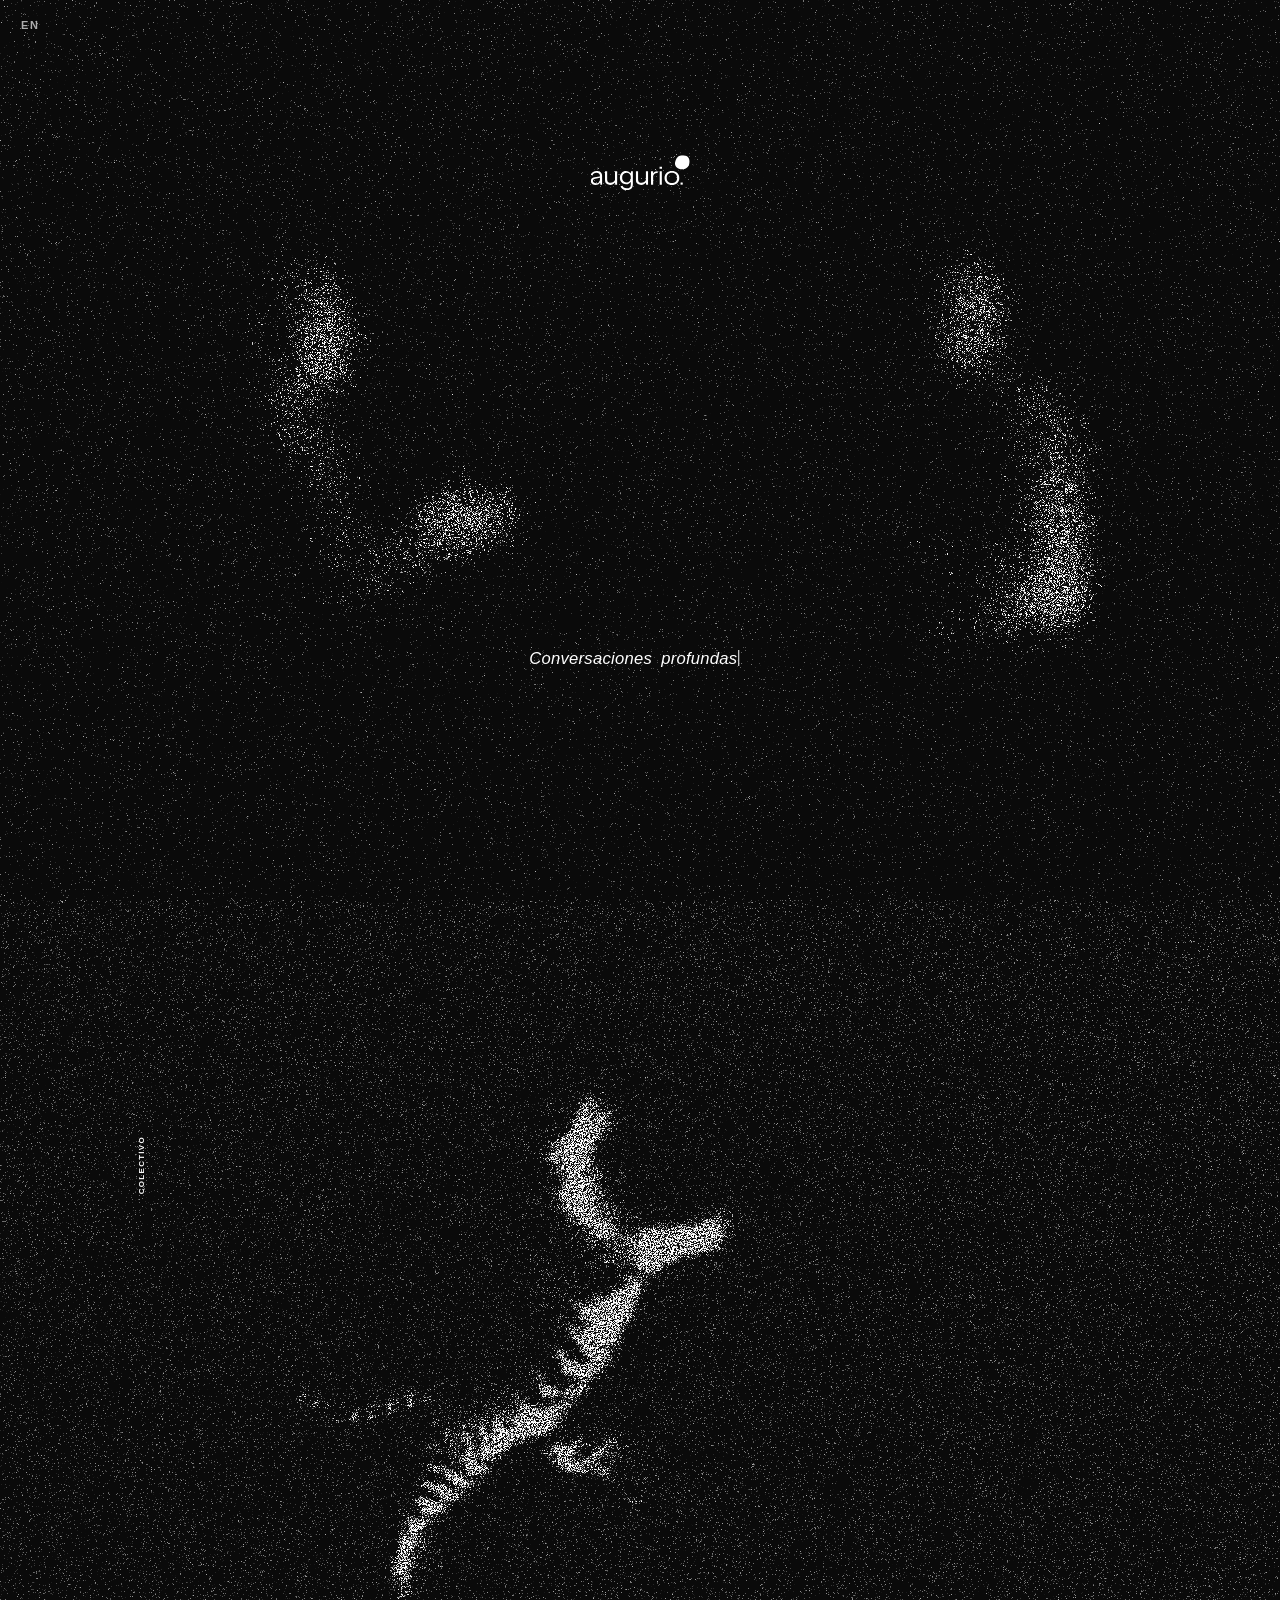
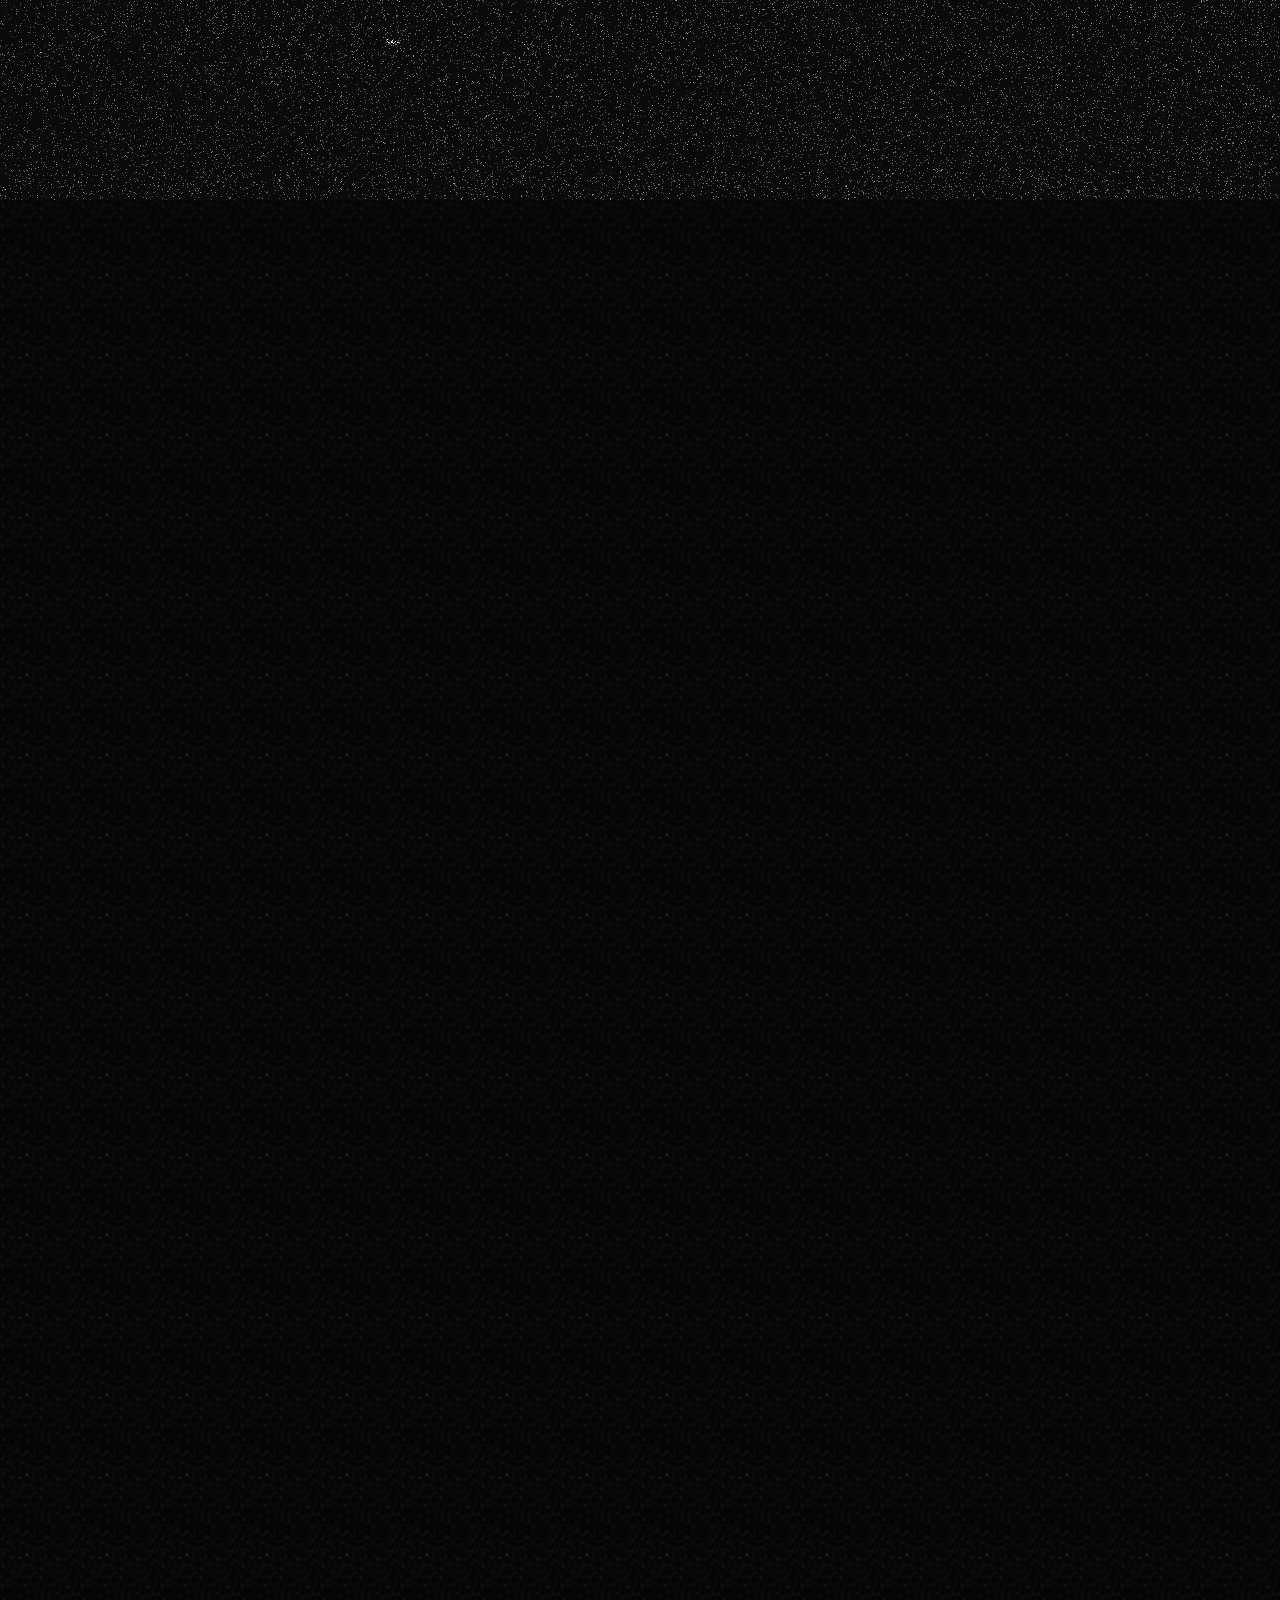
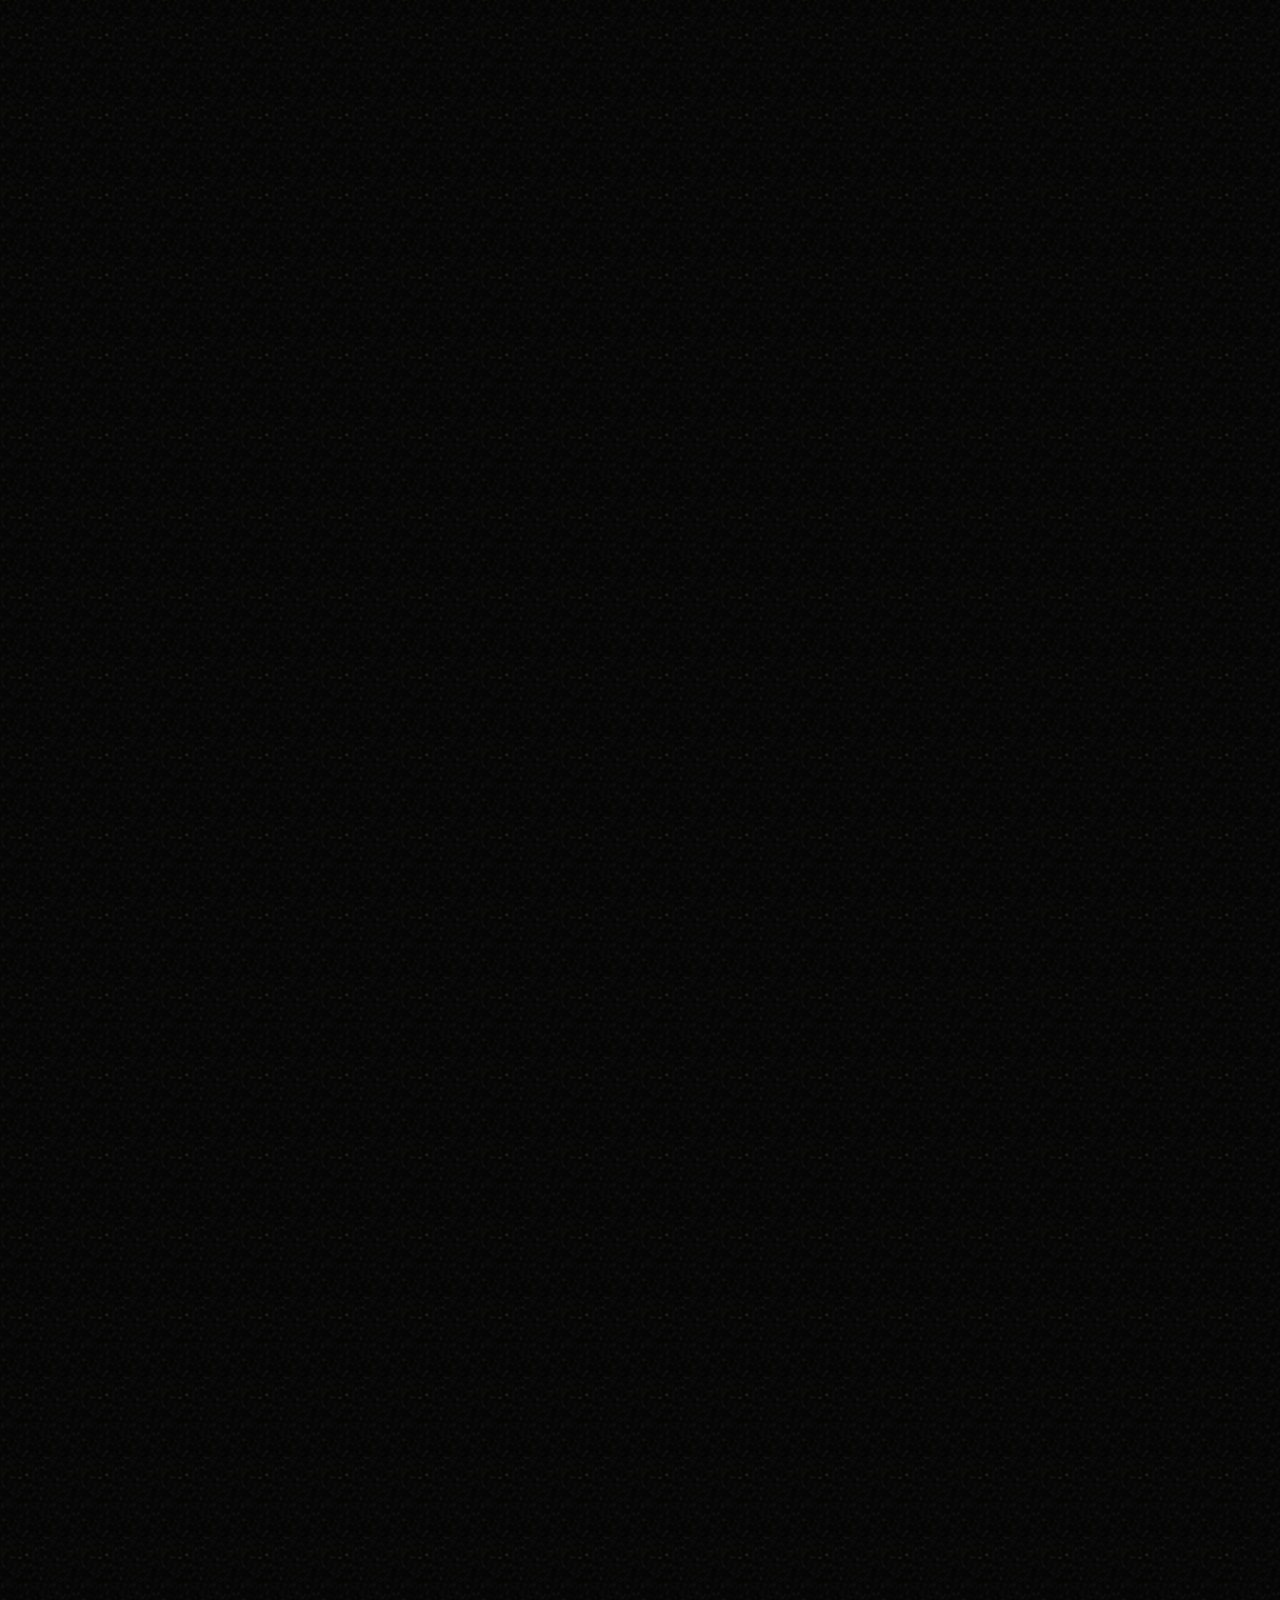
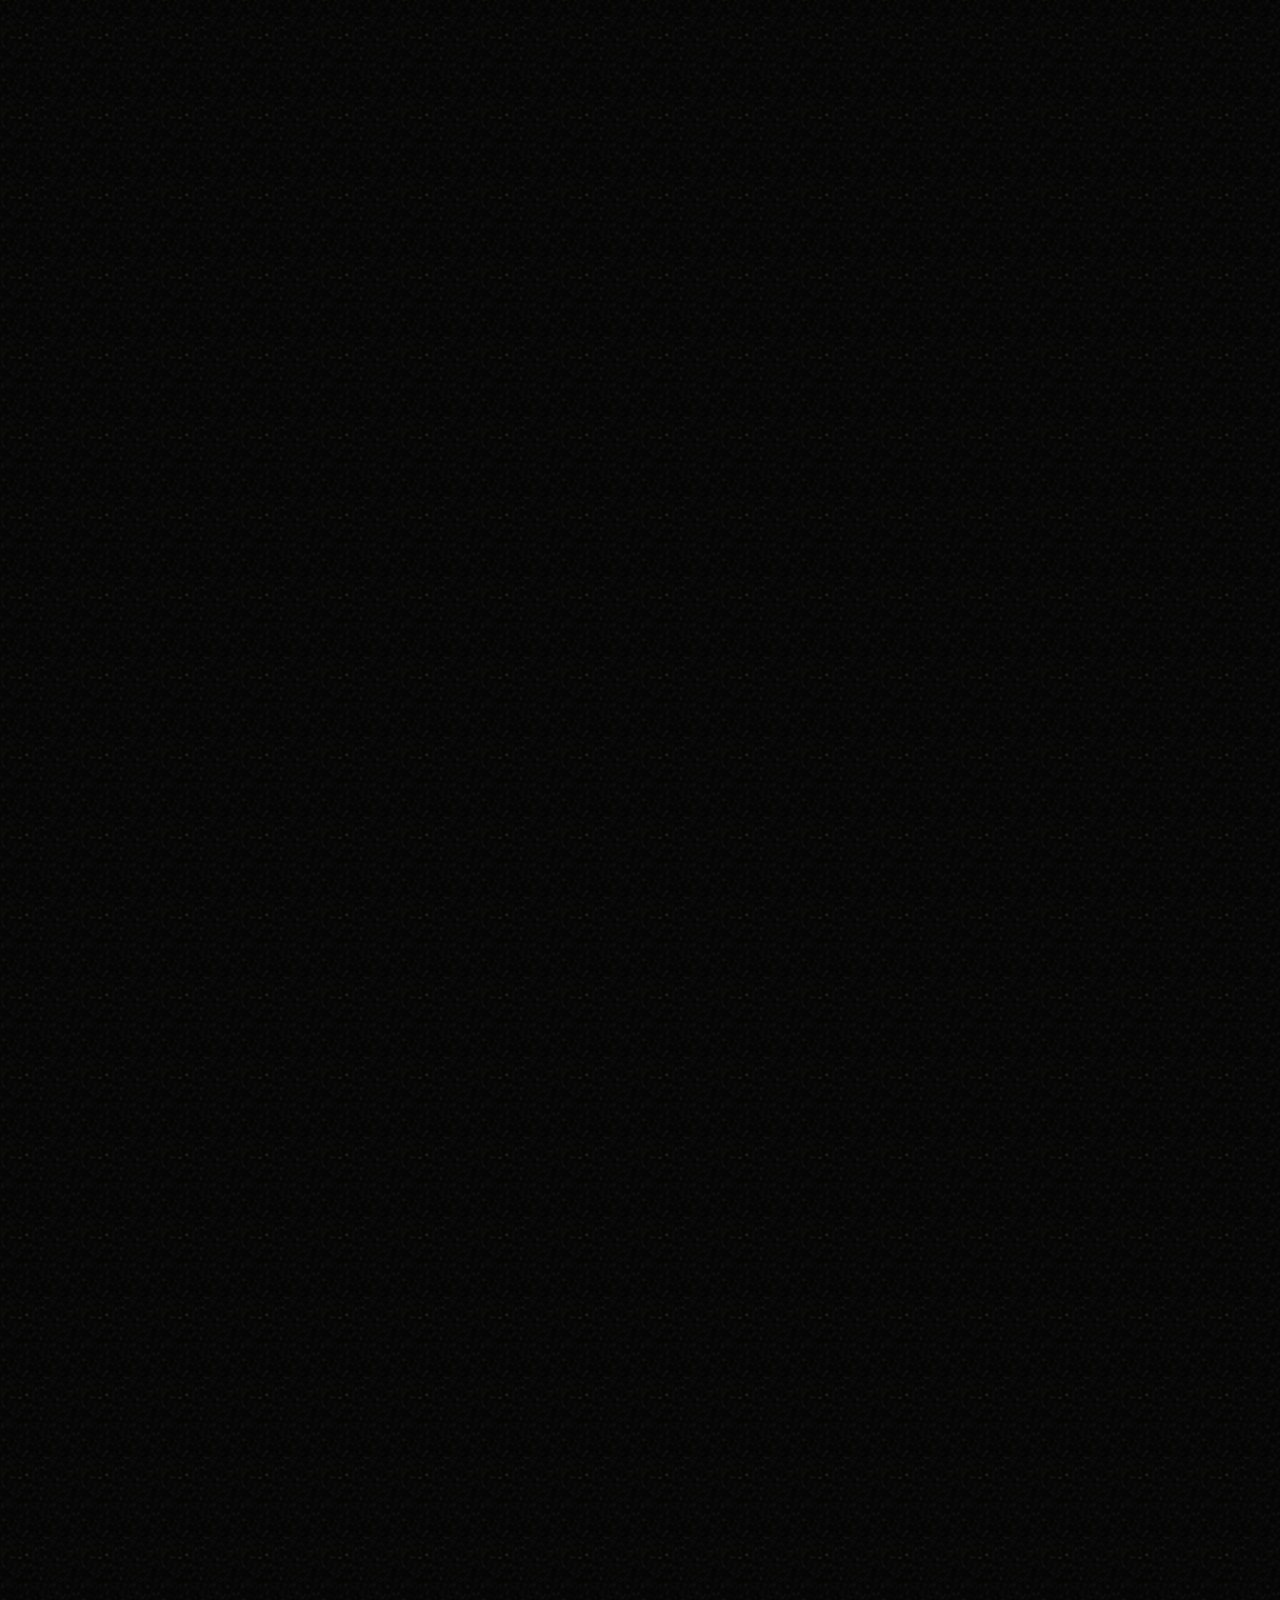
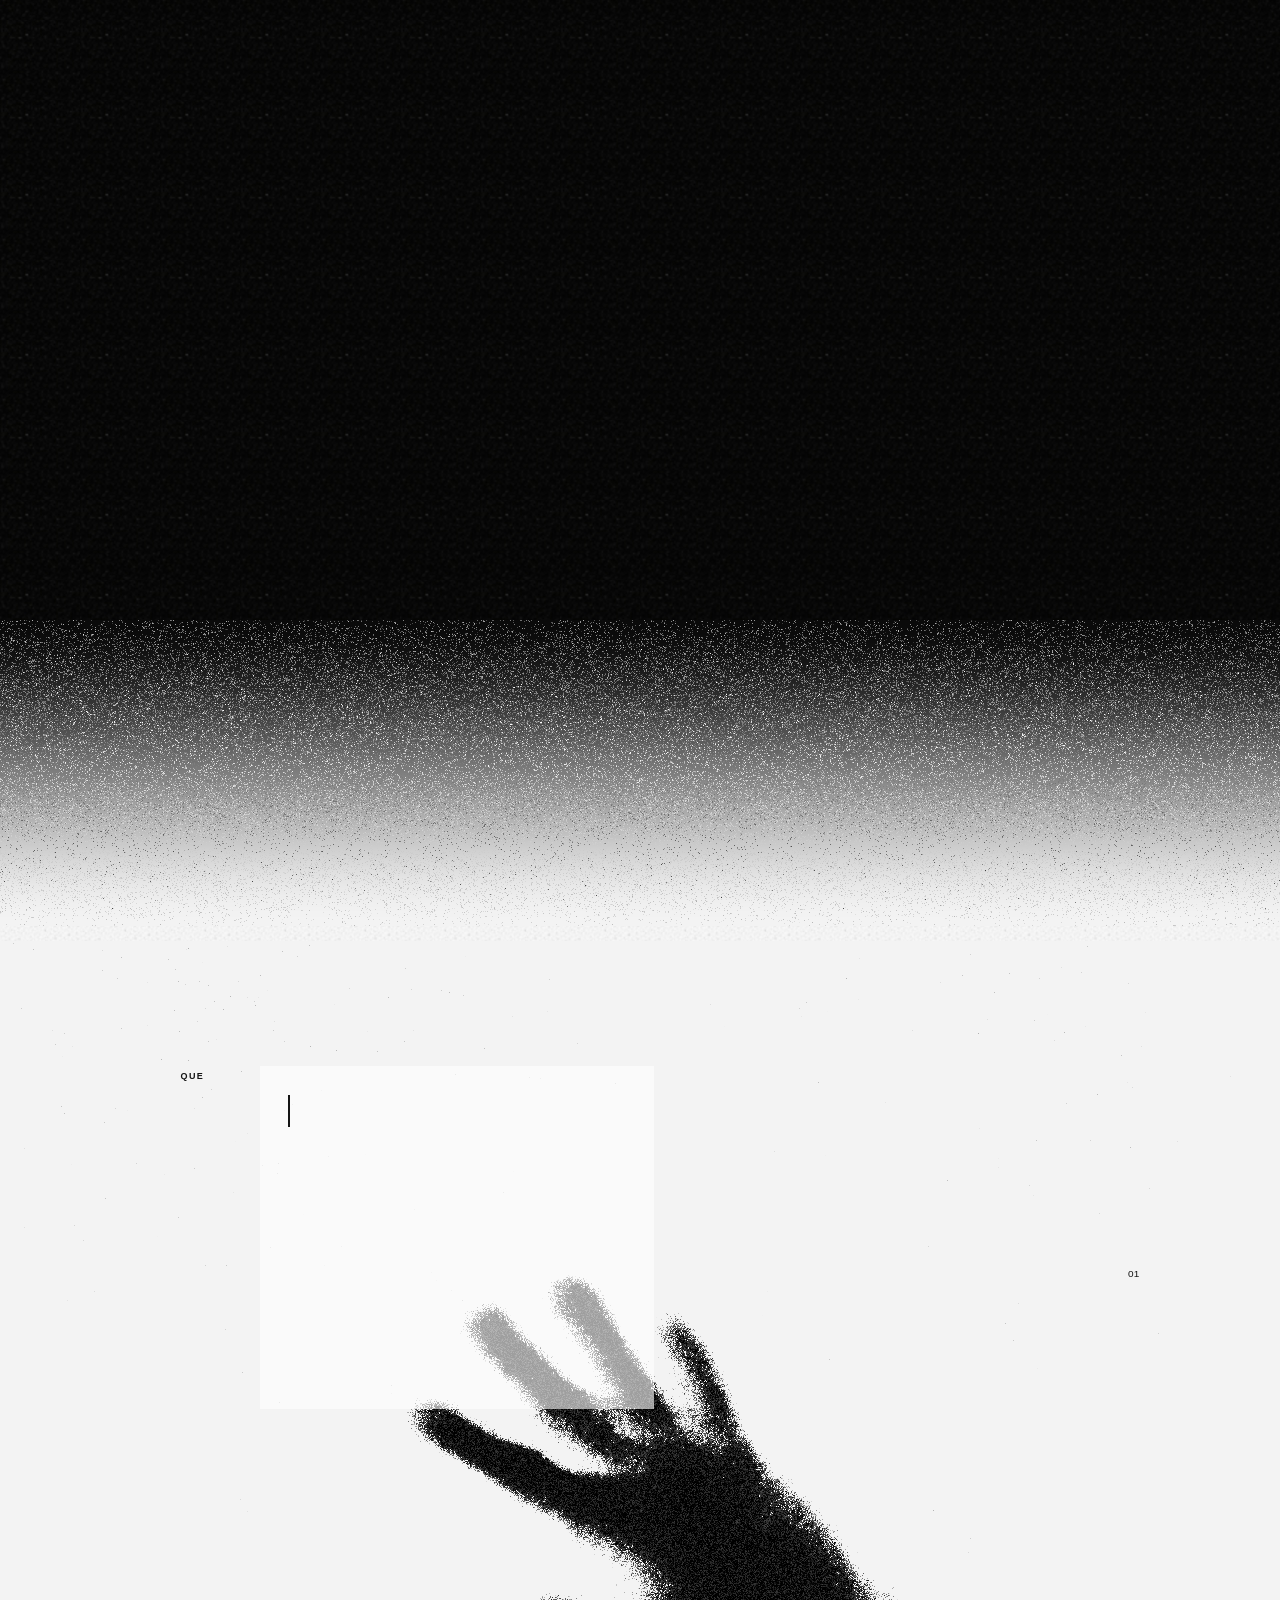
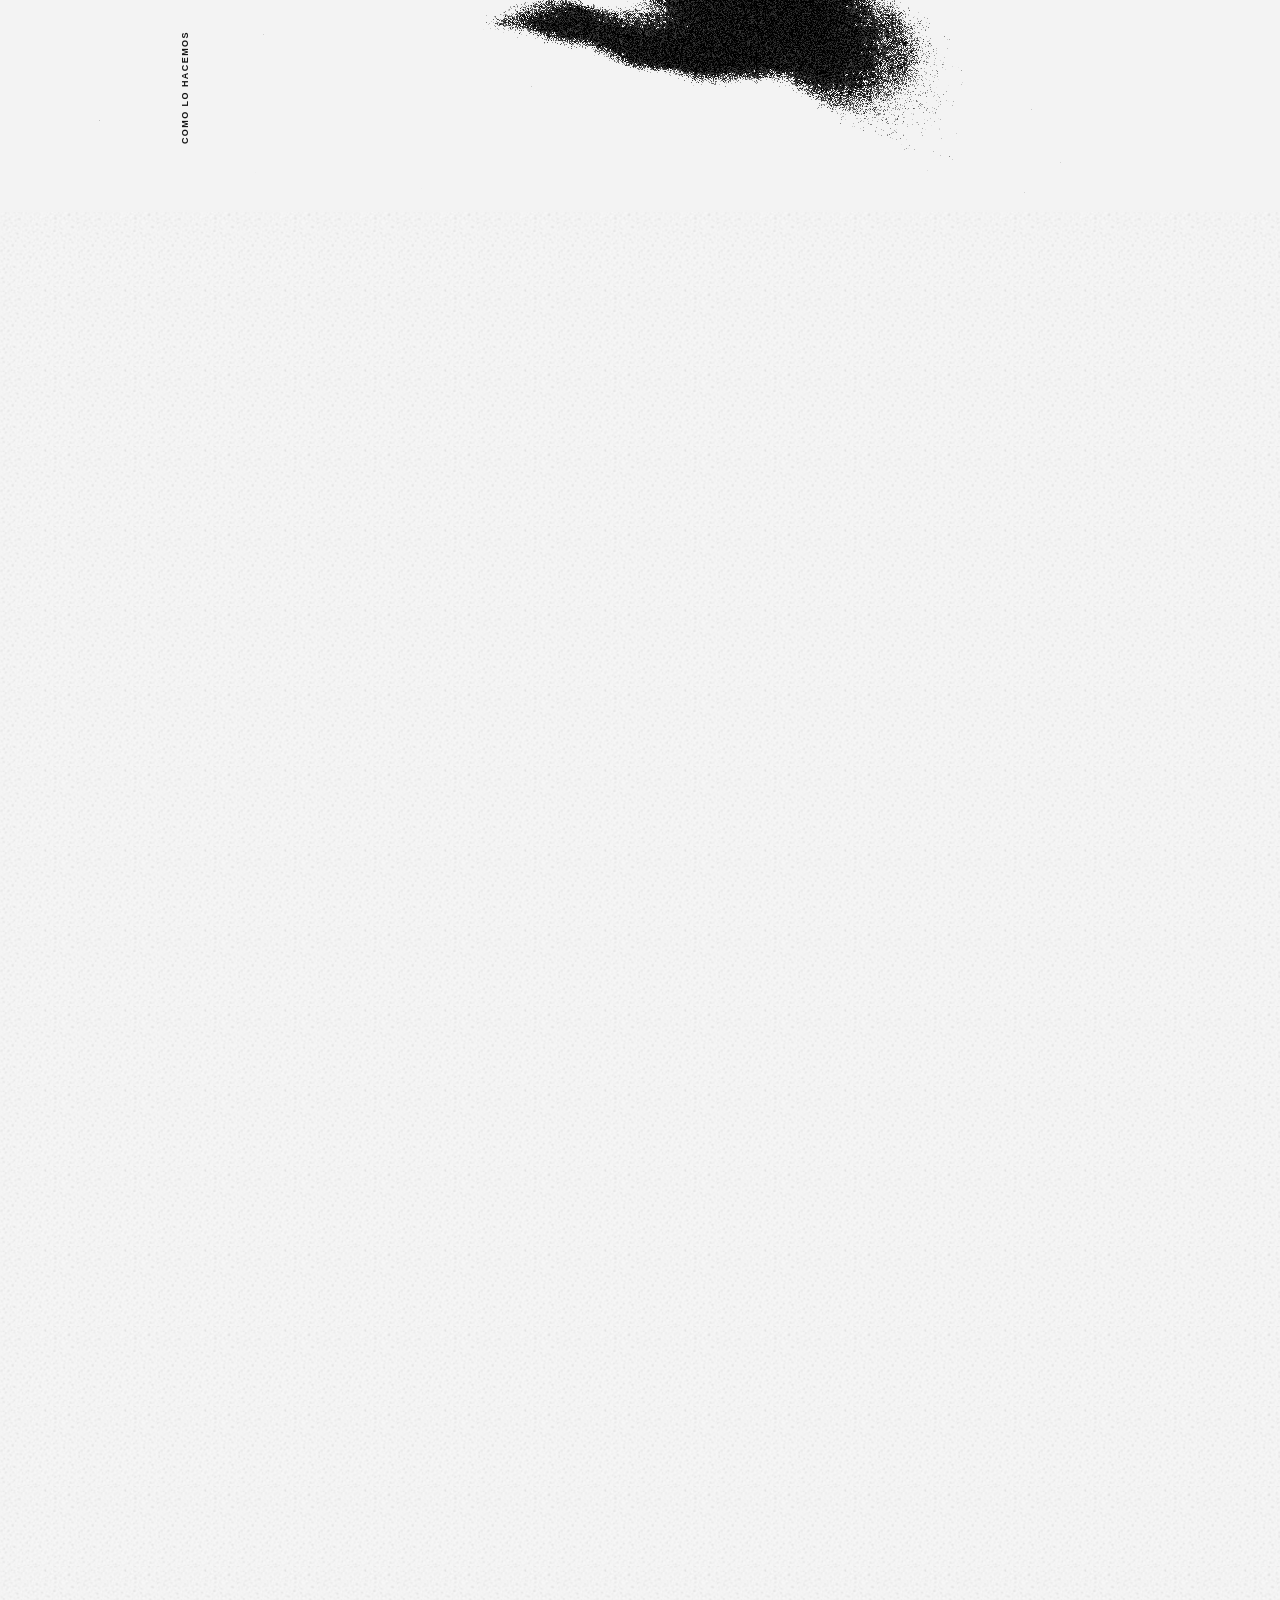
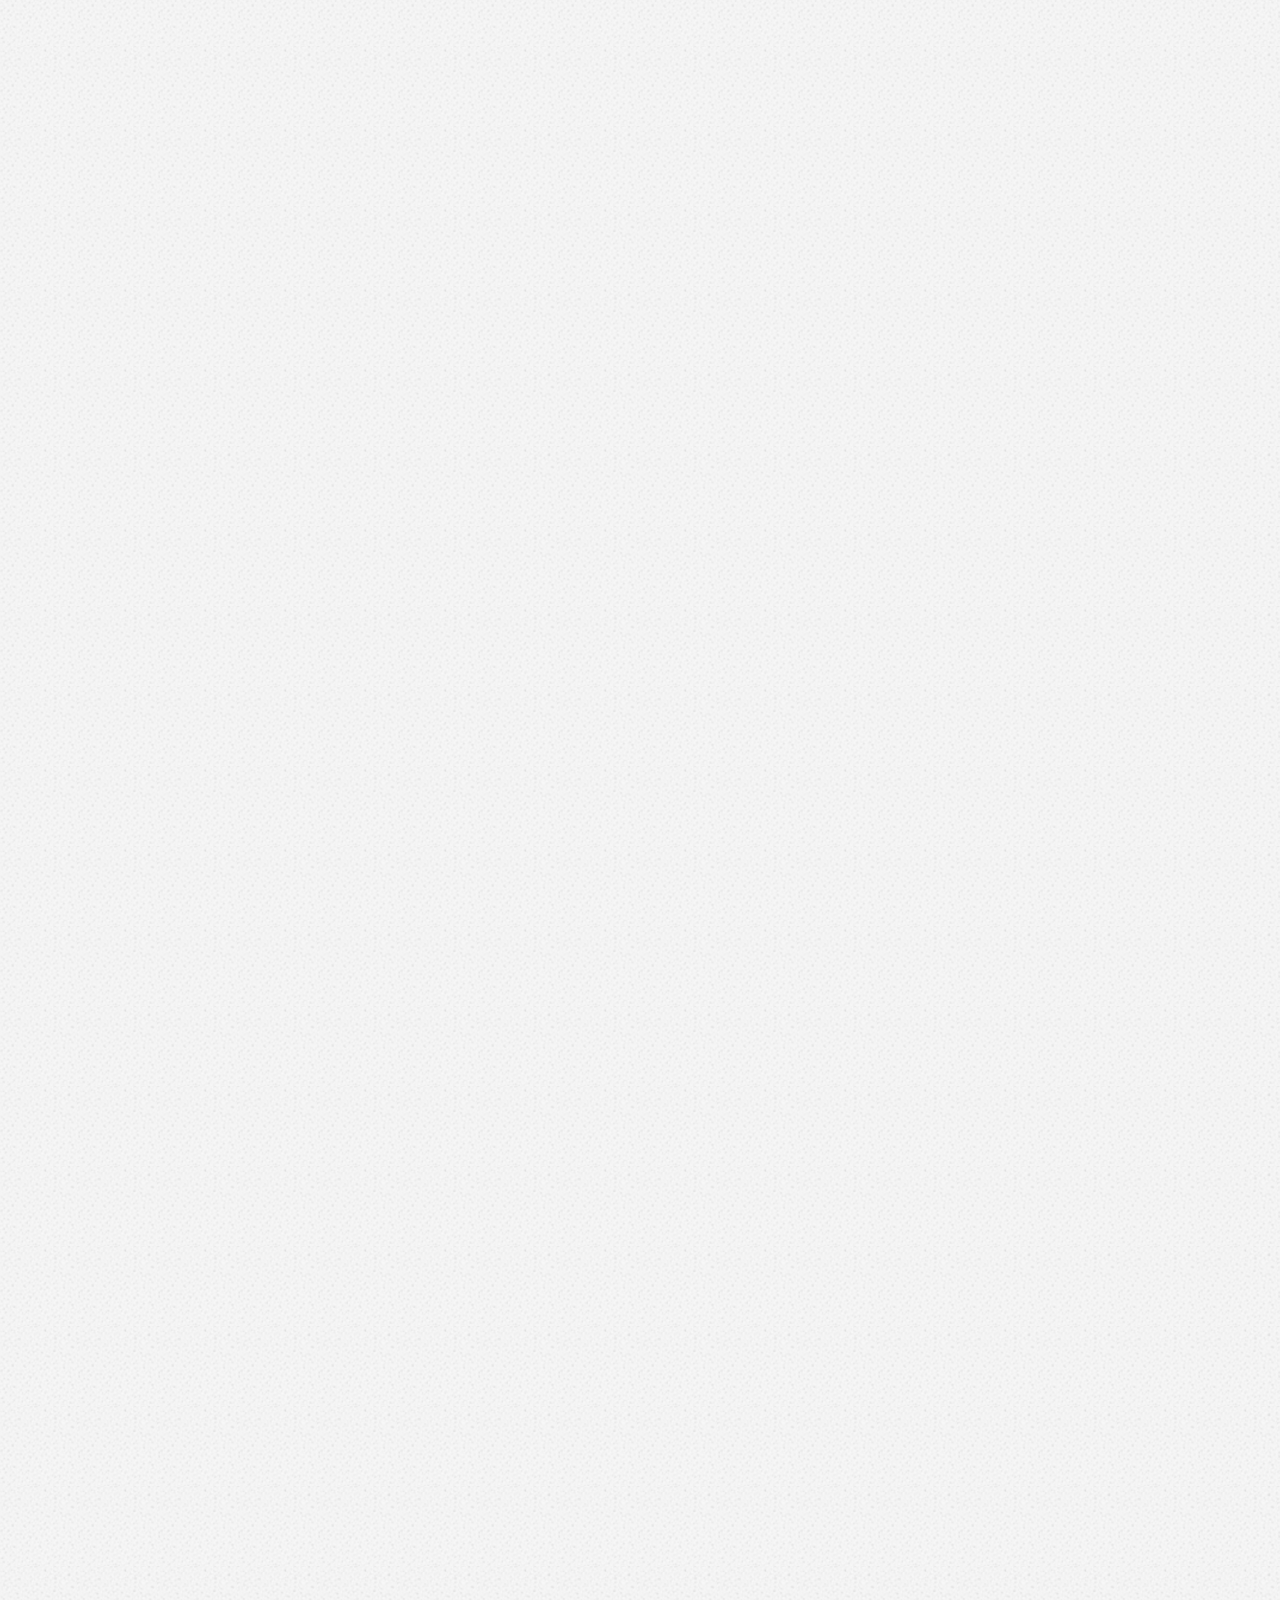
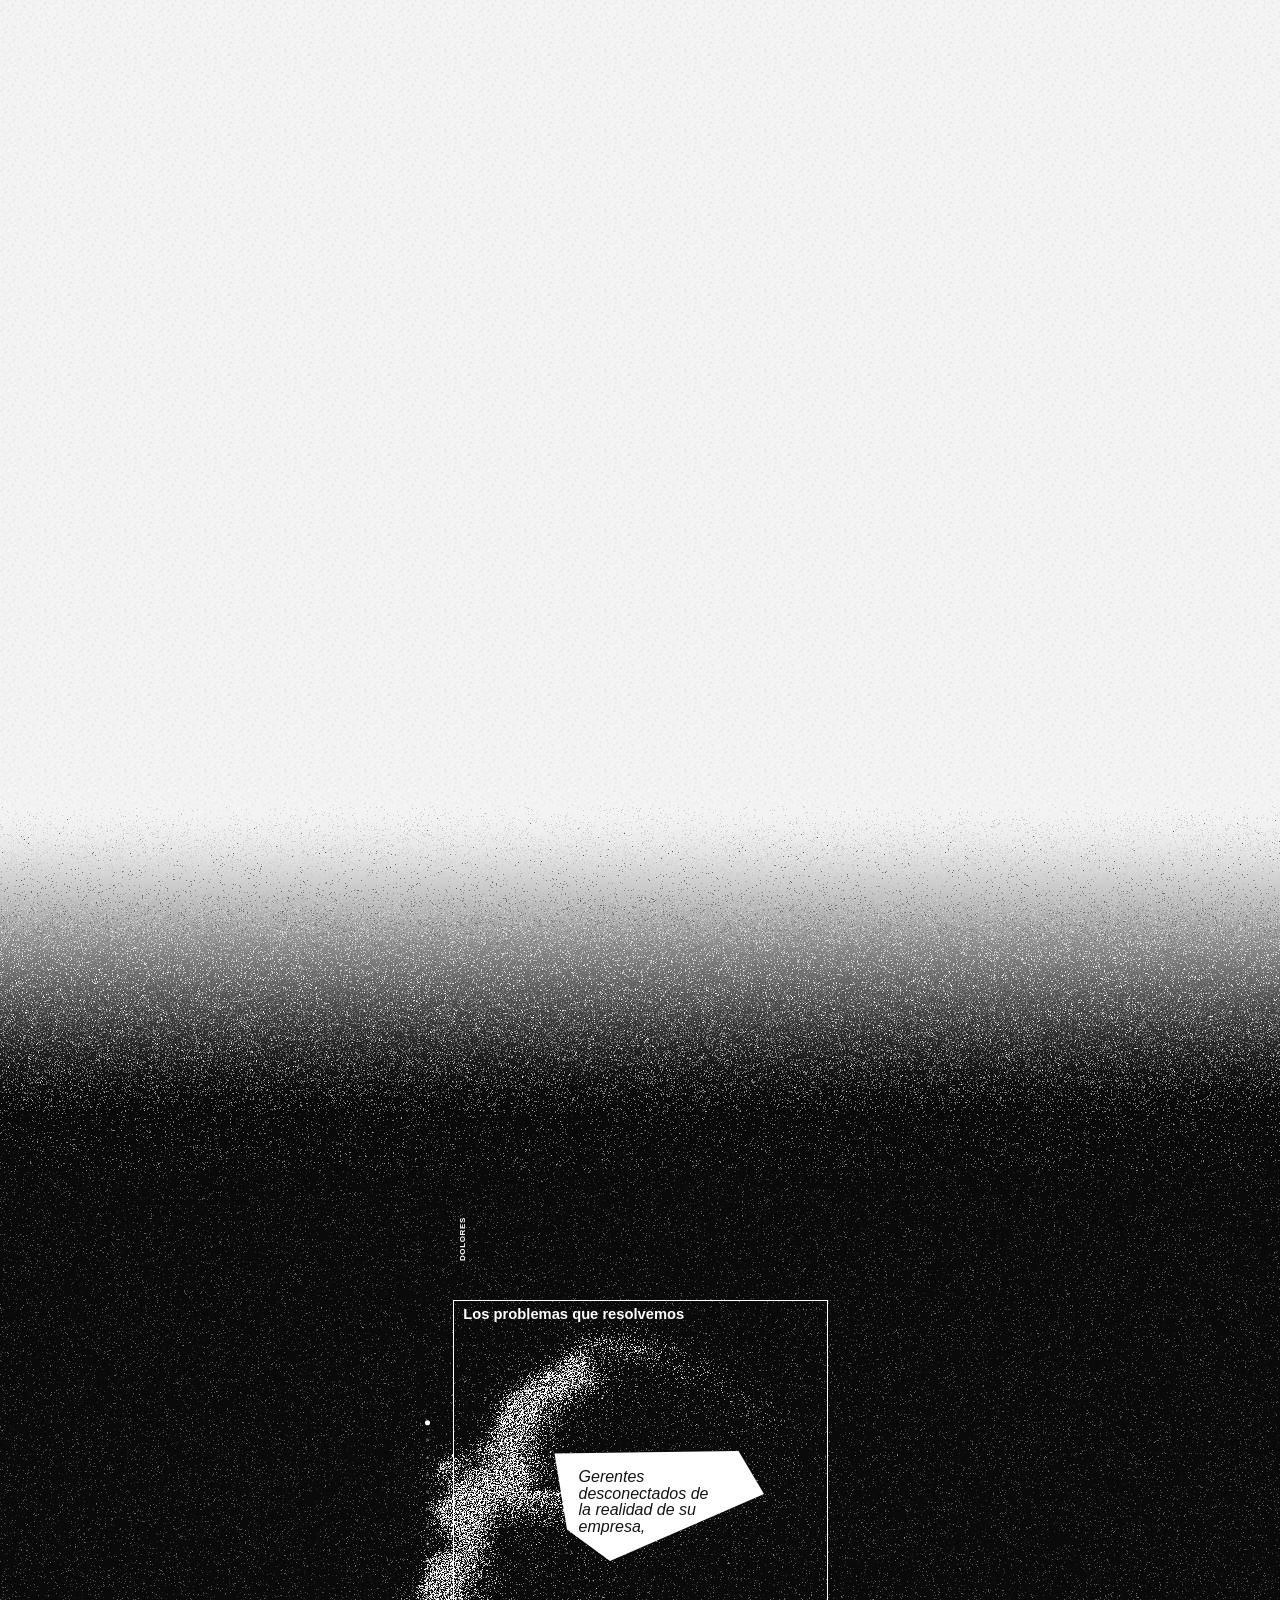
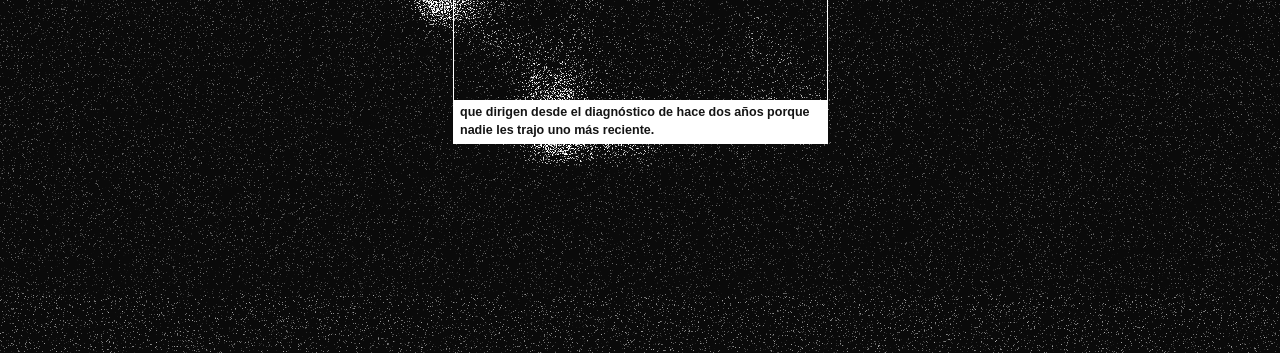
==== index.html @ 903cf831 "Interruptor de idioma: la página en español e inglés Botón mínimo fijo arriba a la izquierda. Va con" ====
<!DOCTYPE html>
<html lang="es">
<head>
<meta charset="utf-8">
<meta name="viewport" content="width=device-width, initial-scale=1, viewport-fit=cover">
<title>Augurio</title>
<link rel="stylesheet" href="style.css">
</head>
<body>

<!-- Interruptor de idioma. Va fijo y se mezcla en diferencia con lo que tenga
     debajo, así se lee tanto sobre el negro del header como sobre el papel. -->
<button type="button" class="idioma" id="idioma" aria-label="Switch to English">EN</button>

<header class="header" id="header">
  <canvas class="header__canvas" id="dust" aria-hidden="true"></canvas>

  <div class="header__inner">
    <img class="header__logo" src="AuLogo.svg" alt="Augurio">

    <p class="tagline">
      <span class="sr-only">Conversaciones masivas, profundas, reveladoras, verdaderas, valiosas, completas.</span>
      <span class="tagline__line" aria-hidden="true">
        <span class="tagline__fixed">Conversaciones</span>
        <span class="tagline__slot">
          <span class="tagline__sizer" id="taglineSizer">reveladoras</span>
          <span class="tagline__live">
            <span id="taglineWord"></span><i class="tagline__caret" id="taglineCaret"></i>
          </span>
        </span>
      </span>
    </p>
  </div>
</header>

<main class="main">

  <!-- El bloque alto es sólo pista de scroll: lo que se ve queda fijo mientras
       se recorre, para que haya recorrido suficiente sin que la escena se mueva -->
  <section class="gato" id="gato">
    <div class="gato__fijo">
      <canvas class="gato__canvas" id="gatoCanvas" aria-hidden="true"></canvas>
      <div class="gato__marco">
        <svg class="gato__malla" id="gatoMalla" viewBox="0 0 2560 1696" preserveAspectRatio="none" aria-hidden="true">
          <g fill="none" stroke="#fff" stroke-width="1" stroke-opacity="0.5" vector-effect="non-scaling-stroke">
            <path data-e="2-4" style="--d:0.90s" d="M946 738 L654 850"/>
            <path data-e="2-5" style="--d:0.97s" d="M999 753 L1254 1080"/>
            <path data-e="1-3" style="--d:1.04s" d="M1074 344 L1486 505"/>
            <path data-e="4-6" style="--d:1.11s" d="M632 894 L781 1359"/>
            <path data-e="3-5" style="--d:1.18s" d="M1505 548 L1288 1076"/>
            <path data-e="1-4" style="--d:1.25s" d="M1021 359 L643 835"/>
            <path data-e="2-6" style="--d:1.32s" d="M969 759 L800 1358"/>
            <path data-e="1-5" style="--d:1.39s" d="M1052 365 L1265 1074"/>
            <path data-e="1-6" style="--d:1.46s" d="M1034 365 L799 1358"/>
            <path data-e="3-6" style="--d:1.53s" d="M1496 543 L813 1365"/>
          </g>
        </svg>
        <svg class="gato__traza" viewBox="0 0 2560 1696" preserveAspectRatio="none" aria-hidden="true">
          <g fill="none" stroke="#fff" stroke-width="1.5" vector-effect="non-scaling-stroke">
            <path data-s="0" d="M1037 366 L983 692"/>
            <path data-s="1" d="M1010 714 L1486 529"/>
            <path data-s="2" d="M1486 529 L654 850"/>
            <path data-s="3" d="M654 874 L1243 1095"/>
            <path data-s="4" d="M1246 1124 L820 1374"/>
          </g>
        </svg>
        <span class="gato__num" data-n="1" style="--x:40.7%; --y:19.6%">1.</span>
        <span class="gato__num" data-n="2" style="--x:38.2%; --y:42.8%">2.</span>
        <span class="gato__num" data-n="3" style="--x:59.3%; --y:30.5%">3.</span>
        <span class="gato__num" data-n="4" style="--x:24.3%; --y:50.8%">4.</span>
        <span class="gato__num" data-n="5" style="--x:49.8%; --y:65.3%">5.</span>
        <span class="gato__num" data-n="6" style="--x:30.9%; --y:82.0%">6.</span>

      </div>

      <p class="gato__rotulo" aria-hidden="true">COLECTIVO</p>
      <div class="gato__tarjeta" id="gatoTarjeta">
        <div class="gato__pila" id="gatoPila">
          <p class="gato__frase" data-n="1"><b class="gato__clave">Profundidad_</b>Creemos que el valor de un equipo no está en lo que sabe cada persona por separado, sino en lo que sabe como colectivo.</p>
          <p class="gato__frase" data-n="2"><b class="gato__clave">Revelación_</b>Creemos que ese conocimiento no se declara, se revela conversando.</p>
          <p class="gato__frase" data-n="3"><b class="gato__clave">Granularidad_</b>Creemos que una buena conversación no es un promedio de opiniones, es la que también escucha a la voz disidente.</p>
          <p class="gato__frase" data-n="4"><b class="gato__clave">Ambigüedad_</b>Creemos que una buena conversación no se queda en la superficie, va en profundidad.</p>
          <p class="gato__frase" data-n="5"><b class="gato__clave">LLM_</b>Creemos que la IA por fin permite orquestar esas conversaciones a gran escala, sin perder lo que antes se quedaba en el aire cuando la sala era demasiado grande para escuchar a todos.</p>
          <p class="gato__frase" data-n="6"><b class="gato__clave">Singularidad_</b>Creemos que ninguna compañía necesita parecerse a otra, solo necesita parecerse más a sí misma.</p>
        </div>
      </div>
    </div>
  </section>



  <!-- del negro del gato al papel de la mano -->
  <div class="difuminado" data-papel-a="10" data-tinta-a="125" data-dens-a="0.1" data-papel-b="243" data-tinta-b="205" data-dens-b="0.03" aria-hidden="true"><canvas></canvas></div>
  <!-- El bloque alto es pista de scroll; lo que se ve queda anclado mientras
       se recorre, igual que en la sección del gato. -->
  <!-- El bloque alto es pista de scroll; la escena queda anclada mientras
       se recorre. Diagramación tomada de AuguriositeDesktop/Mobile. -->
  <section class="quehace" id="quehace">
    <div class="quehace__fijo">
      <div class="quehace__marco">
        <canvas class="quehace__canvas" id="mano" aria-hidden="true"></canvas>

        <p class="quehace__seccion" aria-hidden="true">QUE</p>
        <p class="quehace__rotulo" aria-hidden="true">COMO LO HACEMOS</p>

        <div class="quehace__titular">
          <p class="quehace__frase" id="quehaceFrase">
              <span class="sr-only">Usamos tecnología para orquestar conversaciones profundas que revelan conocimiento.</span>
              <span class="quehace__frase-slot" aria-hidden="true">
                <span class="quehace__frase-sizer">Usamos tecnología para orquestar conversaciones profundas que revelan conocimiento.</span>
                <span class="quehace__frase-live"><span id="quehaceFraseTexto"></span><i class="quehace__caret" id="quehaceCaret"></i></span>
              </span>
            </p>
        </div>

        <p class="quehace__indice" id="quehaceIndice" aria-hidden="true">01</p>

        <div class="quehace__tarjeta">
          <div class="hitos__panel" id="hitosPanel">
            <p class="hito__desc" data-n="0"><b class="hito__clave">Conversación_</b>define las reglas del diálogo antes de construir nada: profundidad, contraste de ideas, ausencia de sesgo y capacidad de generar revelaciones reales, apoyada en cuestionamiento crítico y en imágenes o historias en vez de preguntas cerradas. Este diseño es el que luego le dicta al chatbot cómo comportarse.</p>
            <p class="hito__desc" data-n="1"><b class="hito__clave">Captura_</b>es la implementación concreta de esas reglas: el chatbot que efectivamente conversa con las personas y guarda cada intercambio en Supabase, organizado por sesión. Su función es estrictamente recolectora; no interpreta ni analiza nada, solo asegura que la conversación quede registrada con fidelidad.</p>
            <p class="hito__desc" data-n="2"><b class="hito__clave">Análisis_</b>toma esas conversaciones almacenadas y las procesa con IA para extraer insights estructurados: encuentra patrones, contrasta respuestas entre participantes y filtra ruido, hasta llegar a los hallazgos que explican qué es la organización, por qué es valiosa y en qué es distinta a otras.</p>
            <p class="hito__desc" data-n="3"><b class="hito__clave">Visualización_</b>traduce esos insights en formatos gráficos predefinidos (nubes de puntos, grafos, mapas de calor, cronogramas, entre otros), usando specs ya probadas en proyectos anteriores en vez de generar cada vez un diseño desde cero. El resultado final es una sesión visual personalizada que la organización puede leer de un vistazo, cerrando el ciclo que empezó con una simple conversación de chat.</p>
          </div>
        </div>

        <nav class="hitos" id="hitos" aria-label="Fases del proceso">
            <button type="button" class="hito" data-n="0">Conversación</button>
            <button type="button" class="hito" data-n="1">Captura</button>
            <button type="button" class="hito" data-n="2">Análisis</button>
            <button type="button" class="hito" data-n="3">Visualización</button>
        </nav>
      </div>
    </div>
  </section>



  <!-- del papel de la mano al negro de problemas -->
  <div class="difuminado" data-papel-a="243" data-tinta-a="205" data-dens-a="0.03" data-papel-b="10" data-tinta-b="125" data-dens-b="0.1" aria-hidden="true"><canvas></canvas></div>
  <!-- Sección "problemas": corre sola. Cada cambio de frase reparte el texto
       entre el polígono y la barra inferior, y el polígono cambia de forma
       conservando sus cinco lados. -->
  <section class="probs" id="probs">
    <div class="probs__marco">
      <canvas class="probs__canvas" id="probsCanvas" aria-hidden="true"></canvas>

      <p class="probs__rotulo">Dolores</p>

      <div class="probs__cuadro" aria-hidden="true"></div>

      <nav class="probs__menu" id="probsMenu" aria-label="Problemas">
        <button type="button" class="probs__punto" data-n="1" aria-label="Problema 1"></button>
        <button type="button" class="probs__punto" data-n="2" aria-label="Problema 2"></button>
        <button type="button" class="probs__punto" data-n="3" aria-label="Problema 3"></button>
        <button type="button" class="probs__punto" data-n="4" aria-label="Problema 4"></button>
        <button type="button" class="probs__punto" data-n="5" aria-label="Problema 5"></button>
        <button type="button" class="probs__punto" data-n="6" aria-label="Problema 6"></button>
        <button type="button" class="probs__punto" data-n="7" aria-label="Problema 7"></button>
        <button type="button" class="probs__punto" data-n="8" aria-label="Problema 8"></button>
        <button type="button" class="probs__punto" data-n="9" aria-label="Problema 9"></button>
        <button type="button" class="probs__punto" data-n="10" aria-label="Problema 10"></button>
      </nav>

      <p class="probs__titulo">Los problemas que resolvemos</p>

      <svg class="probs__poli" viewBox="0 0 2560 1682" preserveAspectRatio="none" aria-hidden="true">
        <polygon id="probsPoli" fill="#fff" points="1109,683 1477,678 1528,764 1220,898 1134,835"/>
      </svg>

      <p class="probs__arriba" id="probsArriba"></p>
      <p class="probs__abajo"><span id="probsAbajo"></span></p>

      <p class="sr-only" id="probsSR"></p>
    </div>
  </section>

</main>

<script src="app.js"></script>
</body>
</html>
---- style.css ----
:root {
  --bg: #000;
  --fg: #f2f2f2;
  /* proporciones tomadas de Auguriositeok.png */
  --logo-y: 19.2%;
  --tagline-y: 73.2%;
}

* { box-sizing: border-box; }

html, body {
  margin: 0;
  padding: 0;
  background: var(--bg);
  color: var(--fg);
  font-family: "Helvetica Neue", Helvetica, Arial, sans-serif;
  -webkit-font-smoothing: antialiased;
}

.sr-only {
  position: absolute;
  width: 1px; height: 1px;
  margin: -1px; padding: 0;
  overflow: hidden;
  clip: rect(0 0 0 0);
  clip-path: inset(50%);
  white-space: nowrap;
}

.header {
  position: relative;
  width: 100%;
  height: 100svh;
  min-height: 400px;
  overflow: hidden;
  background: #000;
}

.header__canvas {
  position: absolute;
  inset: 0;
  width: 100%;
  height: 100%;
  display: block;
}

.header__inner {
  position: absolute;
  inset: 0;
  z-index: 1;
}

.header__logo {
  position: absolute;
  left: 50%;
  top: var(--logo-y);
  transform: translate(-50%, -50%);
  width: clamp(92px, 7.7vw, 210px);
  height: auto;
  filter: brightness(0) invert(1);
  user-select: none;
  -webkit-user-drag: none;
}

/* ---- frase ---- */

.tagline {
  position: absolute;
  left: 50%;
  top: var(--tagline-y);
  transform: translate(-50%, -50%);
  margin: 0;
  white-space: nowrap;
  font-style: italic;
  font-size: clamp(13px, 1.3vw, 26px);
  font-weight: 400;
  letter-spacing: 0.015em;
  color: #fff;
}

.tagline__fixed { margin-right: 0.26em; }

/* el hueco de la palabra que cambia reserva el ancho de la más larga,
   así la línea no se mueve al escribir y borrar */
.tagline__slot {
  display: inline-grid;
  grid-template-columns: 1fr;
  justify-items: start;
}

.tagline__sizer,
.tagline__live { grid-area: 1 / 1; }

.tagline__sizer { visibility: hidden; }

.tagline__caret {
  display: inline-block;
  width: 1px;
  height: 0.95em;
  margin-left: 0.06em;
  background: #fff;
  vertical-align: -0.11em;
  transform: translateZ(0);
}

/* parpadea sólo cuando está quieto: mientras escribe, se mantiene sólido */
.tagline__caret.is-idle { animation: caret-blink 1.05s steps(1, end) infinite; }

@keyframes caret-blink {
  0%, 50%   { opacity: 1; }
  50.01%, 100% { opacity: 0; }
}



@media (prefers-reduced-motion: reduce) {
  .tagline__caret { display: none; }
}

/* ================= sección "qué hace" =================
   Marco de referencia 2560 x 1741 (proporción 1.470), tomado del mockup.
   .quehace es pista de scroll; .quehace__fijo se ancla al recorrerla. */

.quehace {
  position: relative;
  height: 520svh;
  background: #eee url('textura-papel.jpg') repeat;
  /* La baldosa mide 160 px reales. Mostrada a 160 px CSS, en una pantalla
     DPR 2 se amplía al doble y cada píxel de ruido pasa a ser un bloque de
     2x2: eso es lo que se veía pixelado. A 80 px cae 1:1 en pantallas de
     doble densidad y el grano vuelve a ser de un píxel. */
  background-size: 80px 80px;
}

.quehace__fijo {
  position: sticky;
  top: 0;
  height: 100svh;
  overflow: hidden;
  background: transparent;
  display: grid;
  place-items: center;
}

.quehace__marco {
  position: relative;
  aspect-ratio: 2560 / 1741;
  width: min(100%, calc(100svh * 2560 / 1741));
  max-height: 100%;
  color: #141414;
  container-type: inline-size;
}

.quehace__canvas {
  position: absolute;
  inset: 0;
  width: 100%;
  height: 100%;
  display: block;
}

/* rótulos de margen */
.quehace__seccion,
.quehace__rotulo {
  position: absolute;
  margin: 0;
  font-size: max(9px, 0.7cqw);
  font-weight: 700;
  letter-spacing: 0.16em;
}

.quehace__seccion { left: 14.1%; top: 14.9%; }

.quehace__rotulo {
  left: 14.1%;
  top: 79.3%;
  writing-mode: vertical-rl;
  transform: rotate(180deg);
}

/* El titular va sobre una caja blanca translúcida: la mano se ve por debajo,
   como en el mockup. */
.quehace__titular {
  position: absolute;
  left: 20.3%;
  right: 48.9%;
  top: 14.4%;
  background: rgba(255, 255, 255, 0.62);
  padding: 0.55em 0.7em 0.8em;
  font-size: max(15px, 2.93cqw);
  line-height: 1.3;
}

.quehace__frase {
  margin: 0;
  font-weight: 400;
  letter-spacing: 0.005em;
  opacity: 0;
  transition: opacity 0.55s ease;
}

.quehace__frase.is-in { opacity: 1; }

/* el índice de la fase, arriba y a la derecha de la tarjeta */
.quehace__indice {
  position: absolute;
  right: 11%;
  top: 37.6%;
  margin: 0;
  font-size: max(9px, 0.78cqw);
  font-variant-numeric: tabular-nums;
}

/* El mockup la dibuja de 71.5% a 89%, pero con estos textos —bastante más
   largos que los de la maqueta— la cuarta fase llegaba a rozar las píldoras.
   Se corre el borde izquierdo para que las líneas sean más largas y el
   bloque más bajo; el derecho queda donde lo marca el mockup. */
.quehace__tarjeta {
  position: absolute;
  left: 65%;
  right: 11%;
  top: 43.8%;
  background: #fff;
  padding: 1.5em 1.6em;
  font-size: max(12px, 1.1cqw);
  opacity: 0;
  transition: opacity 0.45s ease;
}

.quehace__tarjeta.is-in { opacity: 1; }

/* las fases se reemplazan: apiladas, con la altura fijada por JS */
.hitos__panel {
  position: relative;
  transition: height 0.5s cubic-bezier(0.33, 0.9, 0.4, 1);
}

.hito__desc {
  position: absolute;
  top: 0;
  left: 0;
  right: 0;
  margin: 0;
  line-height: 1.5;          /* interlineado de párrafo al 150% */
  opacity: 0;
  transition: opacity 0.4s ease;
}

.hito__desc.is-in { opacity: 1; transition-delay: 0.15s; }

/* la clave abre el párrafo, con un salto marcado antes del texto */
.hito__clave {
  font-style: italic;
  font-weight: 700;
  font-size: 0.7em;
  margin-right: 3.2em;
  white-space: nowrap;
}

/* las cuatro fases, como píldoras en el borde inferior */
.hitos {
  position: absolute;
  left: 36.2%;
  right: 31.6%;
  top: 88.7%;
  display: flex;
  justify-content: space-between;
  gap: 1.2%;
  opacity: 0;
  transition: opacity 0.5s ease;
}

.hitos.is-in { opacity: 1; }

.hito {
  flex: 0 0 auto;
  padding: 0.55em 1.5em;
  border: 0;
  border-radius: 999px;
  background: rgba(255, 255, 255, 0.72);
  font: inherit;
  font-size: max(10px, 0.94cqw);
  color: #141414;
  cursor: pointer;
  opacity: 0.55;
  transition: opacity 0.35s ease, background 0.35s ease;
}

.hito:hover { opacity: 0.85; }

.hito.is-activo {
  opacity: 1;
  background: #fff;
  font-weight: 700;
}

/* El medidor oculto reserva el espacio del titular para que la caja no
   cambie de alto mientras se teclea. Sin esta regla el medidor se dibuja
   como texto normal y el titular aparece dos veces. */
.quehace__frase-slot {
  display: grid;
  grid-template-columns: 1fr;
  justify-items: start;
}

.quehace__frase-sizer,
.quehace__frase-live { grid-area: 1 / 1; }

.quehace__frase-sizer {
  visibility: hidden;
  padding-right: calc(1px + 0.06em);
}

.quehace__caret {
  display: inline-block;
  width: 2px;
  height: 0.86em;
  margin-left: 0.06em;
  background: #141414;
  vertical-align: -0.08em;
  opacity: 0;
  transition: opacity 0.35s ease;
}

.quehace__caret.is-on { opacity: 1; }
.quehace__caret.is-idle { animation: caret-blink 1.05s steps(1, end) infinite; }

@media (prefers-reduced-motion: reduce) {
  .quehace__caret { display: none; }
}

/* ================= sección del gato =================
   .gato es sólo pista de scroll; .gato__fijo se ancla y no se mueve mientras
   se la recorre. Dentro, .gato__marco reproduce el encuadre de la referencia
   (2560x1696) ajustado por dentro, igual que el canvas: así los números caen
   siempre sobre el mismo punto del gato. Los márgenes son negros como el
   fondo, de modo que el ajuste no se nota. */

.gato {
  position: relative;
  height: 680svh;   /* el tramo de más al final sostiene la malla en pantalla */
  background: #000 url('textura-negro.jpg') repeat;
  /* La baldosa mide 160 px reales. Mostrada a 160 px CSS, en una pantalla
     DPR 2 se amplía al doble y cada píxel de ruido pasa a ser un bloque de
     2x2: eso es lo que se veía pixelado. A 80 px cae 1:1 en pantallas de
     doble densidad y el grano vuelve a ser de un píxel. */
  background-size: 80px 80px;
}

.gato__fijo {
  position: sticky;
  top: 0;
  height: 100svh;
  overflow: hidden;
  background: transparent;
  display: grid;
  place-items: center;
}

.gato__canvas {
  position: absolute;
  inset: 0;
  width: 100%;
  height: 100%;
  display: block;
}

.gato__marco {
  position: relative;
  z-index: 1;
  aspect-ratio: 2560 / 1696;
  width: min(100%, calc(100svh * 2560 / 1696));
  max-height: 100%;
}

.gato__num {
  position: absolute;
  left: var(--x);
  top: var(--y);
  transform: translate(-50%, -50%);
  font-style: italic;
  font-weight: 700;
  font-size: clamp(11px, 1.55vw, 30px);
  color: #fff;
  opacity: 0;
  transition: opacity 0.5s ease;
}

/* aparecen juntos pero escalonados, en orden numérico */
.gato__num[data-n="1"] { transition-delay: 0s; }
.gato__num[data-n="2"] { transition-delay: 0.09s; }
.gato__num[data-n="3"] { transition-delay: 0.18s; }
.gato__num[data-n="4"] { transition-delay: 0.27s; }
.gato__num[data-n="5"] { transition-delay: 0.36s; }
.gato__num[data-n="6"] { transition-delay: 0.45s; }

.gato__num.is-in { opacity: 0.55; }
/* cada número se enciende del todo cuando llega su frase */
.gato__num.is-dicho { opacity: 1; }

/* Medidas tomadas del mockup: la tarjeta se ubica respecto de la pantalla,
   no del encuadre de la ilustración, por eso cuelga del bloque anclado. */
.gato__tarjeta {
  position: absolute;
  z-index: 2;
  left: 54.5%;
  right: 16.3%;
  top: 54%;
  background: #fff;
  color: #141414;
  padding: 1.55em 1.7em;
  font-size: clamp(13px, 1.15vw, 22px);
  opacity: 0;
  transition: opacity 0.45s ease;
}

/* rótulo vertical del margen izquierdo */
.gato__rotulo {
  position: absolute;
  z-index: 2;
  left: 10.7%;
  top: 26.2%;
  margin: 0;
  writing-mode: vertical-rl;
  transform: rotate(180deg);
  transform-origin: center;
  font-size: clamp(8px, 0.62vw, 12px);
  font-weight: 700;
  letter-spacing: 0.16em;
  color: #fff;
}

/* la palabra clave abre el párrafo, con un salto marcado antes del texto */
.gato__clave {
  font-style: italic;
  font-weight: 700;
  font-size: 0.62em;
  margin-right: 3.4em;
  white-space: nowrap;
}

.gato__tarjeta.is-in { opacity: 1; }

/* La malla: al cerrarse la cadena, todos los puntos se unen con todos.
   Va más fina y a media opacidad para que la cadena original siga leyéndose
   por encima. */
.gato__malla {
  position: absolute;
  inset: 0;
  width: 100%;
  height: 100%;
  overflow: visible;
}

.gato__malla path {
  transition: stroke-dashoffset 0.6s ease;  /* al replegarse, sin demora */
}

.gato__malla.is-in path {
  transition-delay: var(--d);
}

/* el trazo que va uniendo los números, detrás de ellos */
.gato__traza {
  position: absolute;
  inset: 0;
  width: 100%;
  height: 100%;
  overflow: visible;
}

.gato__traza path {
  transition: stroke-dashoffset 0.9s cubic-bezier(0.33, 0.9, 0.4, 1);
}

/* Las frases se reemplazan, así que van apiladas en el mismo lugar. La altura
   de la pila la fija JS midiendo la frase activa: así la tarjeta queda ceñida
   a su texto, como en la referencia, en vez de quedar dimensionada para la
   más larga y dejar un hueco blanco con las cortas. */
.gato__pila {
  position: relative;
  transition: height 0.55s cubic-bezier(0.33, 0.9, 0.4, 1);
}

.gato__frase {
  position: absolute;
  top: 0;
  left: 0;
  right: 0;
  margin: 0;
  font-size: 1em;
  line-height: 1.5;
  opacity: 0;
  transition: opacity 0.4s ease;
  pointer-events: none;
}

.gato__frase.is-in {
  opacity: 1;
  transition-delay: 0.15s;
}

@media (prefers-reduced-motion: reduce) {
  .gato__num, .gato__tarjeta { opacity: 1; transform: none; transition: none; }
  /* sin animación no hay reemplazo posible: se listan una debajo de otra */
  .gato__pila { height: auto !important; }
  .gato__malla path { transition: none; }
  .gato__frase {
    position: static; opacity: 1; transition: none;
  }
  .gato__frase + .gato__frase { margin-top: 0.7em; }
  .gato__num { opacity: 1; }
}

/* ================= sección "problemas" =================
   Marco de referencia 2560 x 1452. Todo se ubica en porcentajes de ese marco:
   la cabeza, el polígono, el título y la barra caen siempre en el mismo sitio. */

.probs {
  position: relative;
  width: 100%;
  background: #000 url('textura-negro.jpg') repeat;
  /* La baldosa mide 160 px reales. Mostrada a 160 px CSS, en una pantalla
     DPR 2 se amplía al doble y cada píxel de ruido pasa a ser un bloque de
     2x2: eso es lo que se veía pixelado. A 80 px cae 1:1 en pantallas de
     doble densidad y el grano vuelve a ser de un píxel. */
  background-size: 80px 80px;
}

/* El marco ocupa todo el ancho para que el grano del fondo llegue a los
   bordes, igual que en la sección del gato. Antes quedaba centrado y más
   angosto, y a los lados aparecía negro plano sin grano. */
.probs__marco {
  position: relative;
  aspect-ratio: 2560 / 1682;
  width: 100%;
  /* En móvil el SVG del polígono se lleva a su sitio con un scale de 3.5: su
     caja pasa a medir 1382 px y, aunque es invisible, arrastraba scroll
     lateral en toda la página. La composición se recorta al marco. */
  overflow: hidden;
  /* las medidas tipográficas van en cqw: proporcionales al marco, no al
     viewport, porque el marco puede ser más angosto que la pantalla */
  container-type: inline-size;
}

.probs__canvas {
  position: absolute;
  inset: 0;
  width: 100%;
  height: 100%;
  display: block;
}

/* el cuadro de línea que encierra todo el bloque, de la pregunta a la barra */
.probs__cuadro {
  position: absolute;
  left: 35.4%;
  right: 35.3%;   /* = borde derecho en 64.7% */
  top: 22.3%;
  bottom: 30%;    /* = borde inferior en 70%, justo encima de la barra */
  border: 1px solid #fff;
  pointer-events: none;
}

/* rótulo vertical del canal izquierdo, como en las demás secciones */
.probs__rotulo {
  position: absolute;
  left: 35.8%;
  top: 12.5%;
  margin: 0;
  writing-mode: vertical-rl;
  transform: rotate(180deg);
  text-transform: uppercase;
  font-weight: 700;
  font-size: max(8px, 0.5cqw);
  letter-spacing: 0.08em;
  color: #fff;
}

.probs__titulo {
  position: absolute;
  left: 36.2%;
  top: 23.1%;
  margin: 0;
  white-space: nowrap;
  font-weight: 700;
  font-size: 1.15cqw;
  color: #fff;
}

.probs__poli {
  position: absolute;
  inset: 0;
  width: 100%;
  height: 100%;
  /* cubre todo el marco y va después del menú en el DOM: sin esto le roba
     los clics a los puntos */
  pointer-events: none;
}

/* la mitad de la frase que va sobre el polígono */
.probs__arriba {
  position: absolute;
  left: 45.2%;
  top: 42.4%;
  width: 11.4%;
  margin: 0;
  font-style: italic;
  font-size: 1.25cqw;
  line-height: 1.06;
  color: #141414;
}

/* la otra mitad, en la barra blanca de abajo */
/* La barra es un rectángulo blanco del mismo ancho que el cuadro, apoyado
   justo debajo. Tus frases son más largas que la de la referencia, así que
   tres de ellas envuelven a dos líneas y la barra crece hacia abajo. */
.probs__abajo {
  position: absolute;
  left: 35.4%;
  right: 35.3%;
  top: 70%;
  margin: 0;
  background: #fff;
  padding: 0.3em 0.55em;
  font-weight: 700;
  font-size: 0.98cqw;
  line-height: 1.42;
  color: #141414;
}

/* el cambio de frase: se va y vuelve */
.probs__arriba,
.probs__abajo { transition: opacity 0.35s ease; }
.probs.is-cambiando .probs__arriba,
.probs.is-cambiando .probs__abajo { opacity: 0; }

@media (prefers-reduced-motion: reduce) {
  .probs__arriba, .probs__abajo { transition: none; }
}

/* Menú de puntos, uno por frase, pegado al lado izquierdo del cuadro.
   El botón es más grande que el punto: el punto se dibuja con ::before y el
   resto del botón es área de clic invisible. Si el área fuera del tamaño del
   punto, con 3 px de diámetro sería casi imposible de acertar. */
.probs__menu {
  position: absolute;
  z-index: 3;
  right: calc(66.5% - 0.43cqw);  /* deja la columna de puntos en 33.5% */
  top: 46.2%;                   /* centrado sobre el cuadro, no sobre el marco */
  transform: translateY(-50%);
  display: flex;
  flex-direction: column;
  align-items: flex-end;
  gap: 0.25cqw;
}

.probs__punto {
  width: 1.1cqw;
  height: 1.1cqw;
  padding: 0;
  border: 0;
  background: none;
  display: grid;
  place-items: center;
  cursor: pointer;
}

.probs__punto::before {
  content: "";
  width: 0.24cqw;
  height: 0.24cqw;
  border-radius: 50%;
  background: #fff;
  opacity: 0.3;
  transition: opacity 0.35s ease, transform 0.35s ease;
}

.probs__punto:hover::before { opacity: 0.7; }

.probs__punto.is-activo::before {
  opacity: 1;
  transform: scale(1.7);
}

.probs__punto:focus-visible {
  outline: 1px solid #fff;
  outline-offset: -0.1cqw;
  border-radius: 50%;
}

@media (prefers-reduced-motion: reduce) {
  .probs__punto::before { transition: none; }
}

/* franja de transición entre secciones: las dos texturas de puntos se
   entremezclan en vez de cortarse en seco */
.difuminado {
  position: relative;
  width: 100%;
  height: 34svh;
  min-height: 180px;
  line-height: 0;
}

.difuminado canvas {
  display: block;
  width: 100%;
  height: 100%;
}

/* ================= móvil =================
   En pantalla angosta los marcos de referencia colapsan a una franja de
   ~375x250 y todo lo que se dimensiona contra ellos queda en 2-8px. La
   solución no es achicar menos, es cambiar el reparto: la ilustración queda
   como imagen y el texto pasa a flujo vertical con cuerpo legible. */

@media (max-width: 900px) {

  /* ---- sección de la mano ----
     La composición de escritorio no cabe en un móvil, así que el contenido se
     apila: la mano en su propia banda y el texto en flujo, con cuerpo legible.
     Pero el anclaje se mantiene, igual que en el gato: la sección se clava al
     entrar y las cuatro fases pasan sin que la página se mueva.

     El contenido apilado mide unos 700 px, así que entra en el panel. Por
     debajo de 700 px de alto de pantalla ya no cabría, y ahí se suelta el
     anclaje y la sección vuelve a leerse haciendo scroll (más abajo). */
  .quehace { height: 340svh; }

  .quehace__fijo {
    position: sticky;
    top: 0;
    height: 100svh;
    overflow: hidden;
    display: grid;
    place-items: center;
    padding: 0;
  }

  /* El marco pasa a ser el panel entero: la mano va a sangre por detrás y
     todo lo demás se coloca encima, en porcentajes del panel. Las medidas
     salen de AuguriositeMobile.png, sección de 984 x 1249. */
  .quehace__marco {
    aspect-ratio: auto;
    width: 100%;
    height: 100%;
    max-height: none;
    display: block;
    padding: 0;
  }

  /* la mano, de fondo, como el gato y la cabeza de problemas */
  .quehace__canvas {
    position: absolute;
    inset: 0;
    width: 100%;
    height: 100%;
    aspect-ratio: auto;
    margin: 0;
  }

  /* El texto va encima del cúmulo. Lo que lo hace legible no es esconder la
     mano sino las cajas que ya trae el diseño: el titular sobre blanco al
     62%, la tarjeta sobre blanco sólido y las píldoras al 72%. Igual que en
     escritorio. */
  .quehace__seccion,
  .quehace__rotulo,
  .quehace__titular,
  .quehace__indice,
  .quehace__tarjeta,
  .hitos { position: absolute; z-index: 1; }

  /* Se corre a la derecha para dejarle sitio al interruptor de idioma, que va
     fijo en esa misma esquina: con el 8% de la maqueta quedaban a 2 px. */
  .quehace__seccion {
    left: 14%;
    top: 4.4%;
    font-size: max(8px, 2.6vw);
  }

  .quehace__rotulo {
    left: auto;
    right: 5.5%;
    top: 12.5%;
    font-size: max(8px, 2.6vw);
  }

  .quehace__titular {
    left: 4.2%;
    right: 42.5%;
    top: 8.2%;
    font-size: 27px;
    line-height: 1.22;
    padding: 0.5em 0.55em 0.7em;
  }

  .quehace__indice {
    left: 8%;
    right: auto;
    top: 62%;
    font-size: 11px;
  }

  .quehace__tarjeta {
    left: 25.8%;
    right: 7.6%;
    top: 50%;
    font-size: 13px;
    padding: 1.1em 1.2em;
  }

  .hito__clave { margin-right: 1.4em; font-size: 0.78em; }

  .hitos {
    left: 8.4%;
    right: 8.3%;
    top: 88%;
    justify-content: space-between;
    gap: 1.5vw;
  }

  .hito { font-size: 10px; padding: 0.45em 0.7em; }

  /* ---- sección del gato ----
     Mantiene el anclaje: su coreografía es el sentido de la sección. La
     tarjeta baja debajo del gato, donde hay sitio de sobra. */
  .gato { height: 560svh; }

  /* La escena se amplía 1,8 veces y se corre a la derecha, como en la maqueta:
     con el encuadre de escritorio el gato cae en una franja de 258 px de alto
     y los trazos que unen los números miden 40 px, que no se leen. El marco
     lleva números, trazos y tarjeta; el lienzo se amplía igual desde app.js
     (MOVIL_ZOOM y MOVIL_PAN), para que el gato siga debajo de sus números. */
  .gato__marco {
    width: 180%;
    max-height: none;
    transform: translateX(8.85%);   /* 15,9% del ancho del panel */
  }

  /* La tarjeta y el rótulo cuelgan del panel, no del marco: la ampliación de
     la escena no les afecta y siguen midiéndose contra la pantalla. */
  /* La maqueta la arranca en 41.4%, pero con ese ancho la frase 5 —la más
     larga, 187 caracteres— crece a 258 px y llega justo al borde inferior de
     la pantalla. Ensanchando a 28% baja a 191 px y le quedan 68 px de aire,
     el mismo que ya tienen las frases 1 y 3. Más ancho no gana nada: 191 es
     el suelo. Va abajo del gato, así que no le tapa nada. */
  .gato__tarjeta {
    left: 28%;
    right: 9.3%;
    top: 69.4%;
    padding: 1.1em 1.2em;
    font-size: 15px;
  }

  .gato__rotulo { left: 16.1%; top: 21%; font-size: 9px; }
  .gato__clave { margin-right: 1.6em; }
  .gato__num { font-size: 12px; }

  /* ---- sección de problemas ----
     La maqueta de móvil conserva la composición del escritorio: el cúmulo de
     puntos ocupa la sección entera, el cuadro de línea se apoya encima y el
     polígono sigue sosteniendo la primera mitad de la frase. Las medidas son
     porcentajes del marco de la maqueta, 984 x 1361.

     La tipografía va en cqw con un piso en px: la proporción de la maqueta
     daría 8 px en una pantalla de 390 y sería ilegible. */
  /* La sección es la última de la página: si sólo mide lo que el marco, debajo
     queda una franja de negro plano, sin grano, hasta el borde inferior. */
  .probs {
    min-height: 100svh;
    display: grid;
    place-items: center;
  }

  .probs__marco {
    aspect-ratio: 984 / 1361;
    min-height: 0;
    display: block;
    padding: 0;
  }

  /* la cabeza vuelve a ser el fondo de la sección, como en la maqueta */
  .probs__canvas {
    position: absolute;
    inset: 0;
    width: 100%;
    height: 100%;
    aspect-ratio: auto;
  }

  .probs__rotulo {
    left: 13.6%;
    top: 9.5%;
    font-size: max(7px, 0.91cqw);
    letter-spacing: 0.06em;
  }

  .probs__cuadro {
    left: 12.2%;
    right: 11.1%;
    top: 20.9%;
    bottom: 26.8%;
  }

  .probs__titulo {
    position: absolute;
    left: 13.8%;
    top: 21.8%;   /* despega el texto de la línea superior del cuadro */
    font-size: max(12px, 2.03cqw);
    white-space: nowrap;
  }

  /* El polígono se sigue dibujando en el viewBox del escritorio; aquí se lleva
     a su sitio de móvil escalándolo alrededor de su propio centro. Así la
     animación de morfeo sigue trabajando en las mismas unidades y no hay que
     duplicar las coordenadas. */
  .probs__poli {
    display: block;
    transform-origin: 51.5% 46.85%;
    transform: translate(2.52%, 4.99%) scale(3.544, 1.988);
  }

  .probs__arriba {
    position: absolute;
    left: 37%;
    right: 29%;
    top: 46.8%;
    width: auto;
    background: none;
    padding: 0;
    text-align: center;
    font-style: normal;
    font-size: max(13px, 2.44cqw);
    line-height: 1.25;
  }

  .probs__abajo {
    position: absolute;
    left: 12.5%;
    right: 11.1%;
    top: 77.1%;
    width: auto;
    padding: 0.75em 1em 0.75em 2.2em;
    font-weight: 400;
    font-size: max(12px, 2.13cqw);
    line-height: 1.5;
  }

  /* El menú baja al canal libre entre el borde de la pantalla y el cuadro.
     El punto se queda diminuto, como en el escritorio, pero el botón crece a
     20 px para que se pueda acertar con el dedo. */
  .probs__menu {
    left: 6.3%;
    right: auto;
    top: 47%;
    transform: translate(-50%, -50%);
    flex-direction: column;
    align-items: center;
    gap: 0.4cqw;
  }

  .probs__punto { width: 20px; height: 20px; }
  .probs__punto::before { width: 3px; height: 3px; }

  /* ---- franjas de difuminado ---- */
  .difuminado { height: 22svh; min-height: 120px; }
}

/* Pantallas bajas (un teléfono pequeño, o cualquiera en apaisado). La
   composición no cambia —la mano sigue de fondo y el anclaje se mantiene—,
   pero entre el titular y las píldoras se queda corto el hueco para la fase
   más larga, así que se aprieta la tipografía y se sube la tarjeta.

   El respaldo anterior soltaba el anclaje y devolvía el contenido al flujo.
   Ya no sirve: con la mano de fondo los elementos van posicionados de forma
   absoluta contra el panel, y un panel de alto automático los deja a todos
   apilados en la misma coordenada. */
@media (max-width: 900px) and (max-height: 700px) {
  .quehace__titular { font-size: 22px; }

  .quehace__tarjeta {
    top: 43%;
    font-size: 11px;
    padding: 0.9em 1em;
  }

  .hitos { top: 90%; }
  .hito { font-size: 9px; padding: 0.4em 0.6em; }
}

/* ---- interruptor de idioma ----
   Fijo arriba a la izquierda. La página alterna secciones negras y de papel,
   así que en vez de darle un fondo se mezcla en diferencia con lo que tenga
   debajo: sobre negro se ve blanco y sobre papel se ve negro, siempre legible
   y sin añadir una caja que ensucie la composición. */
.idioma {
  position: fixed;
  left: 18px;
  top: 16px;
  z-index: 50;
  padding: 4px 3px;
  border: 0;
  background: none;
  font: inherit;
  font-size: 11px;
  font-weight: 700;
  letter-spacing: 0.16em;
  line-height: 1;
  color: #fff;
  mix-blend-mode: difference;
  cursor: pointer;
  opacity: 0.7;
  transition: opacity 0.25s ease;
}

.idioma:hover { opacity: 1; }

.idioma:focus-visible {
  outline: 1px solid currentColor;
  outline-offset: 3px;
  opacity: 1;
}

@media (prefers-reduced-motion: reduce) {
  .idioma { transition: none; }
}
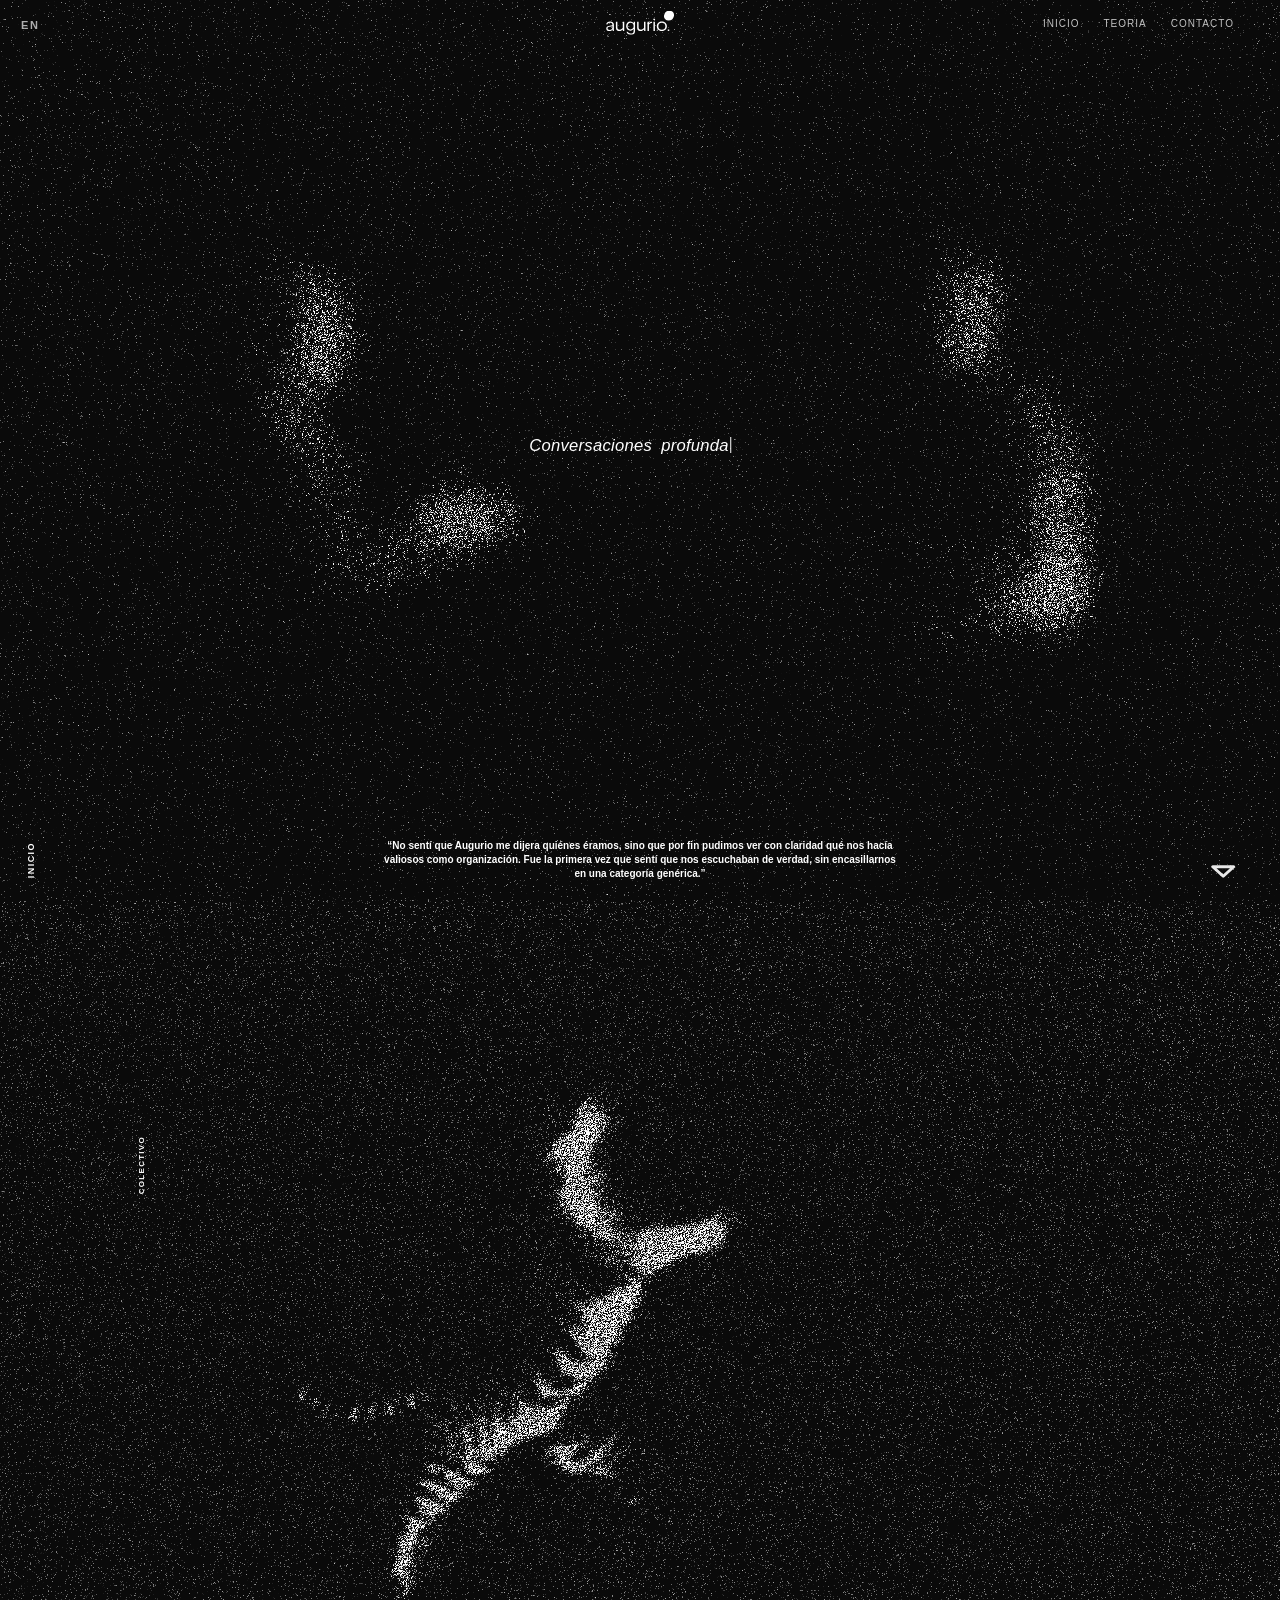
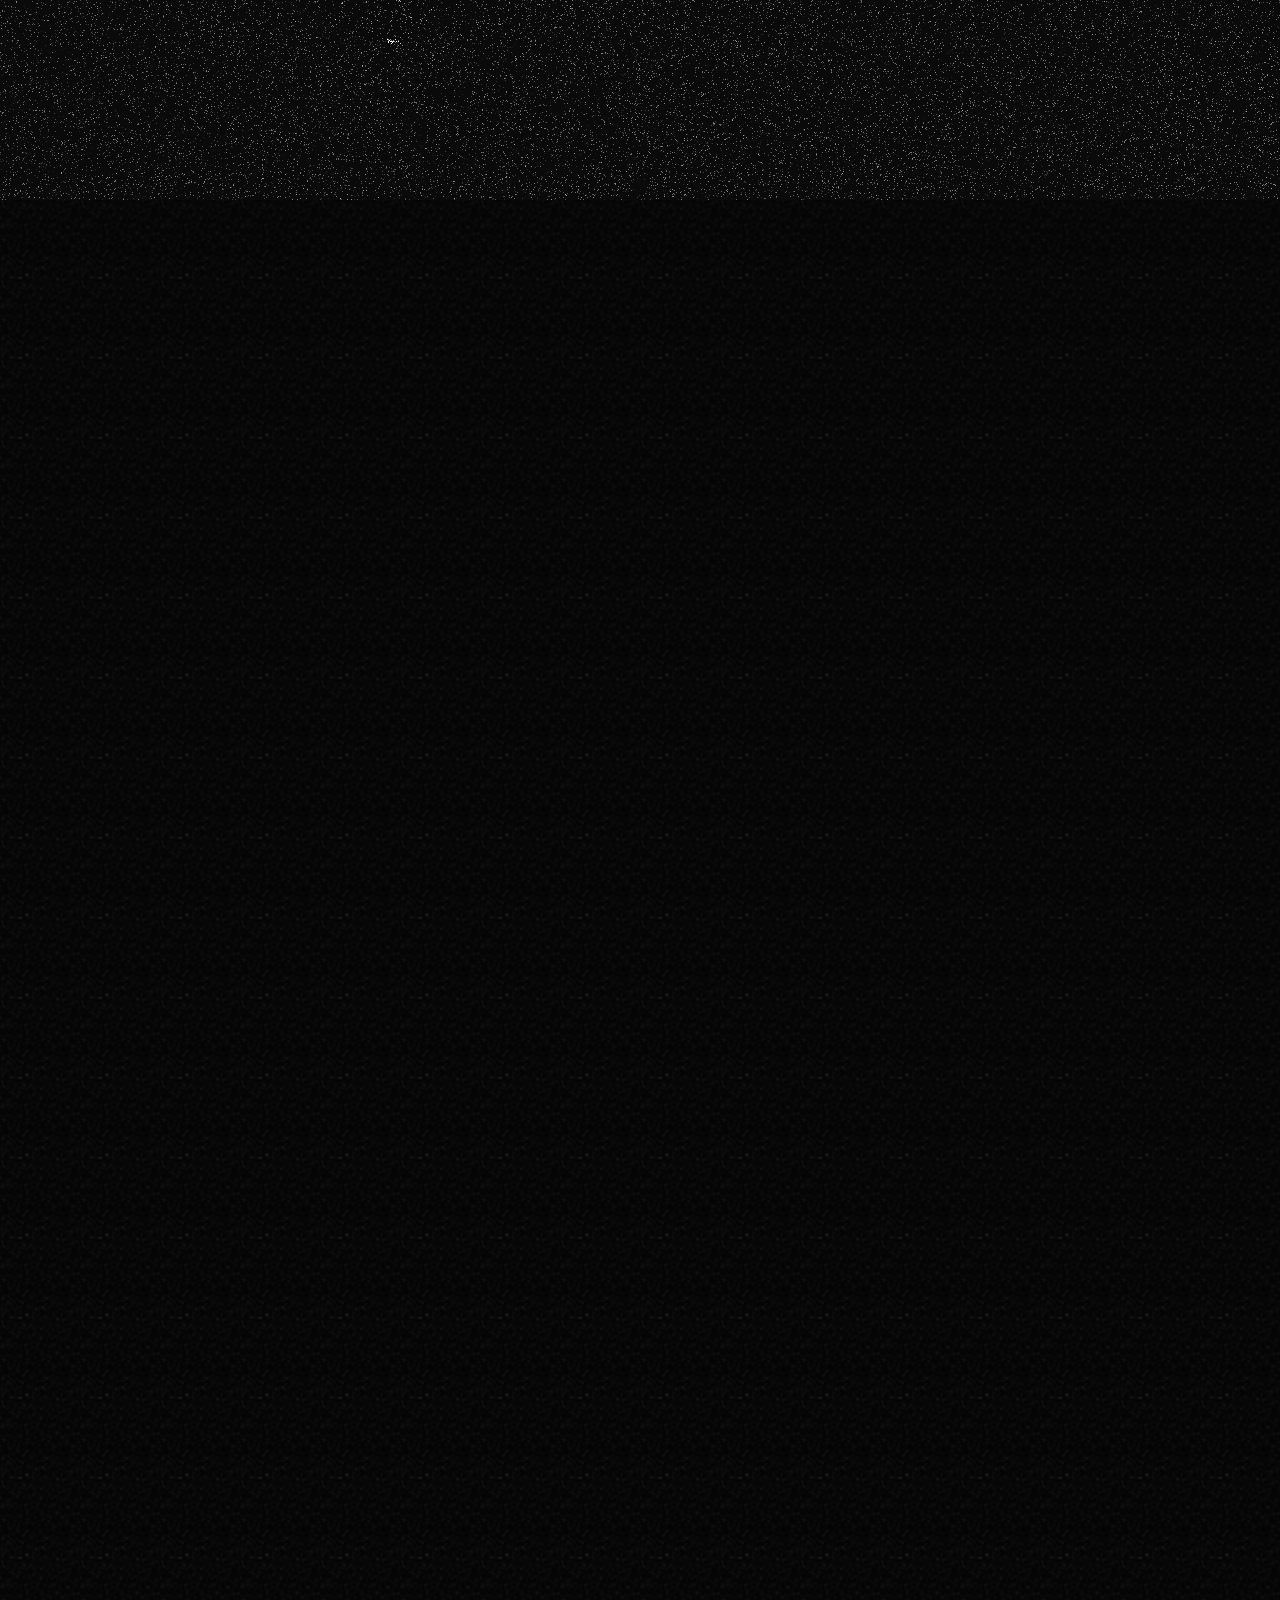
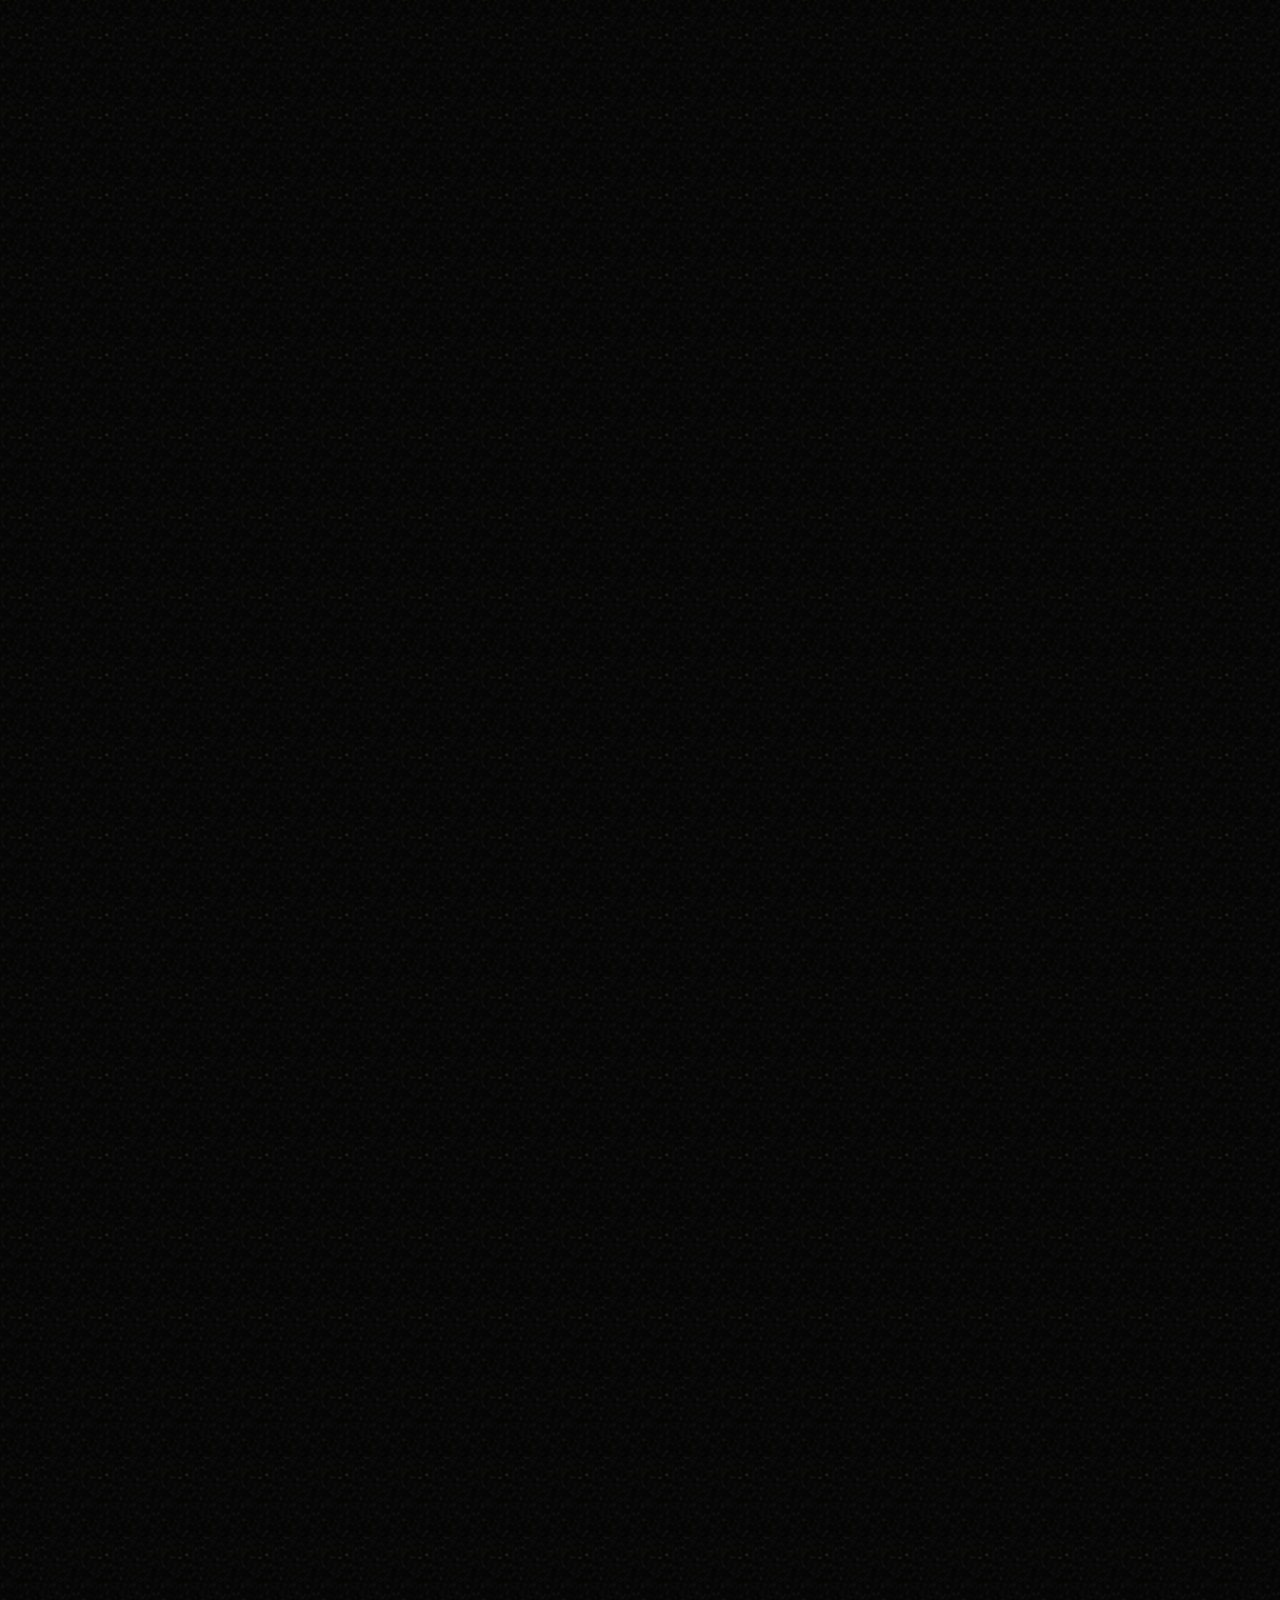
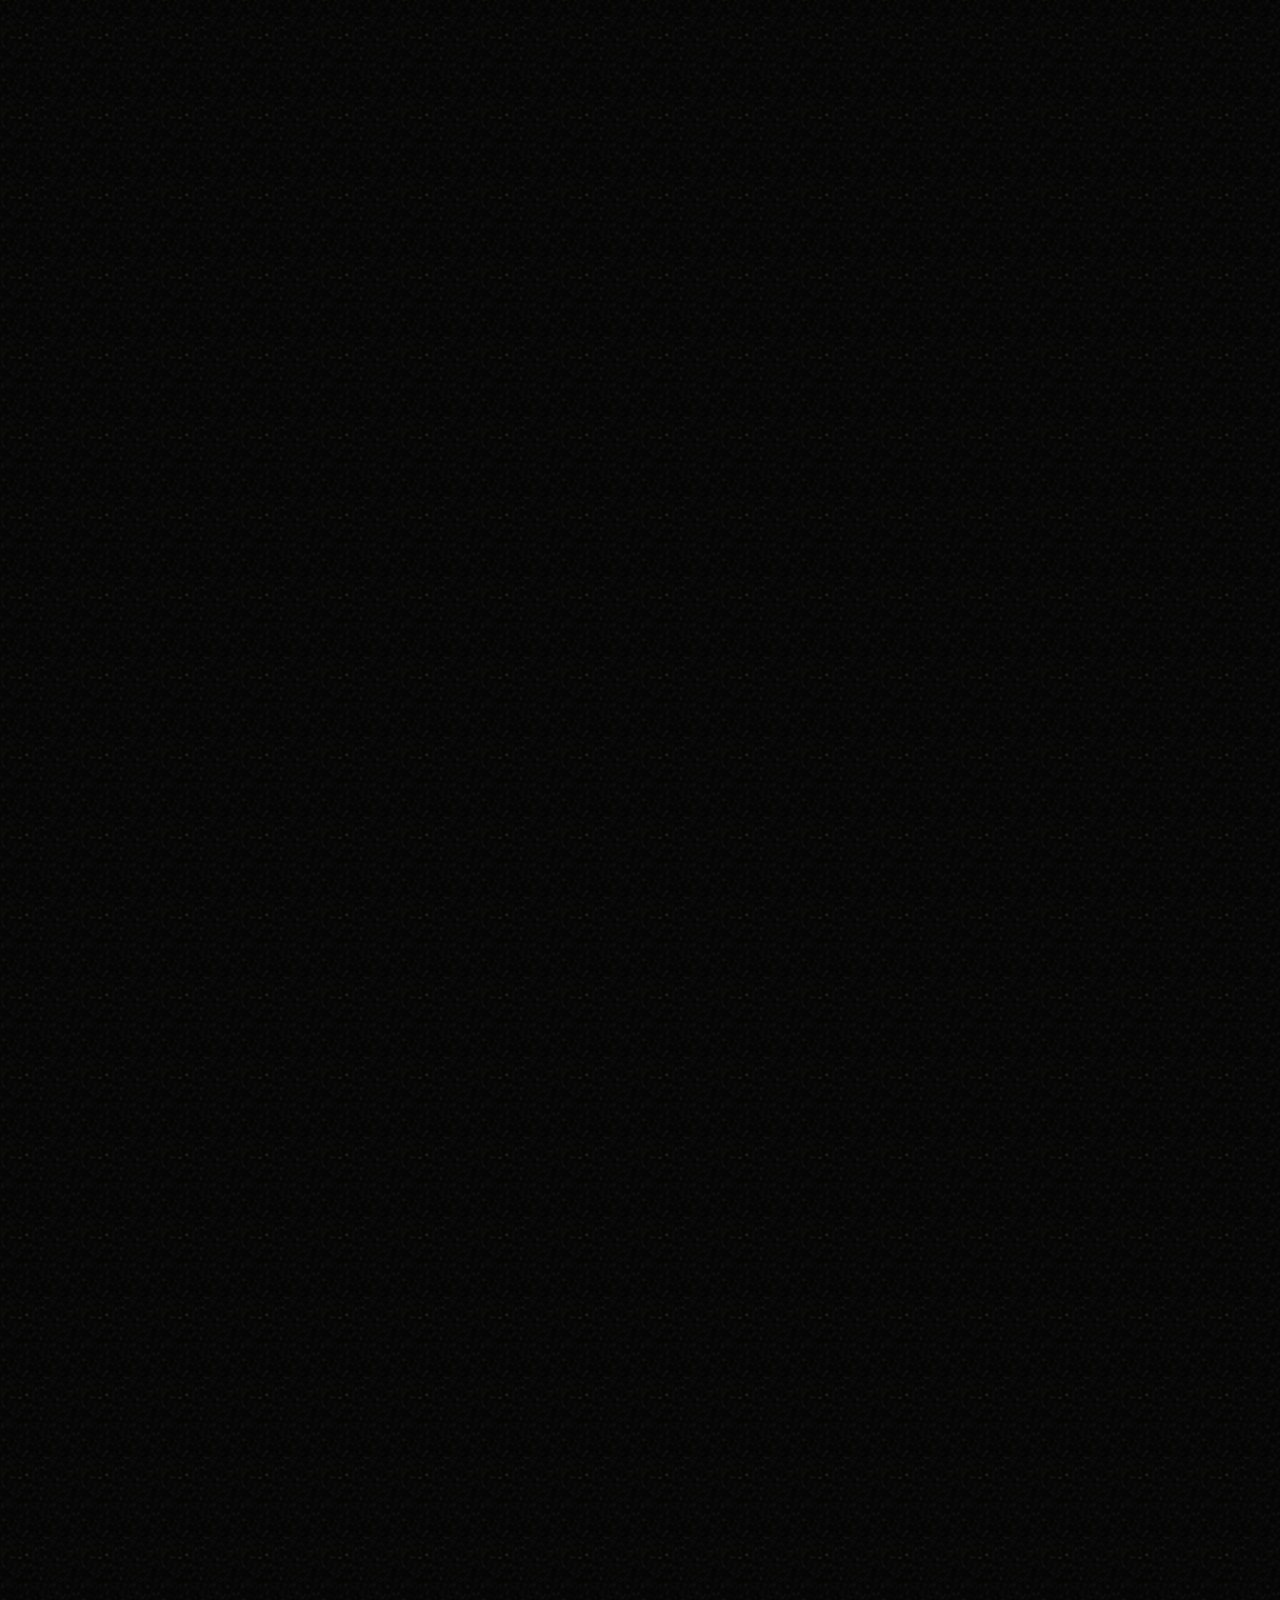
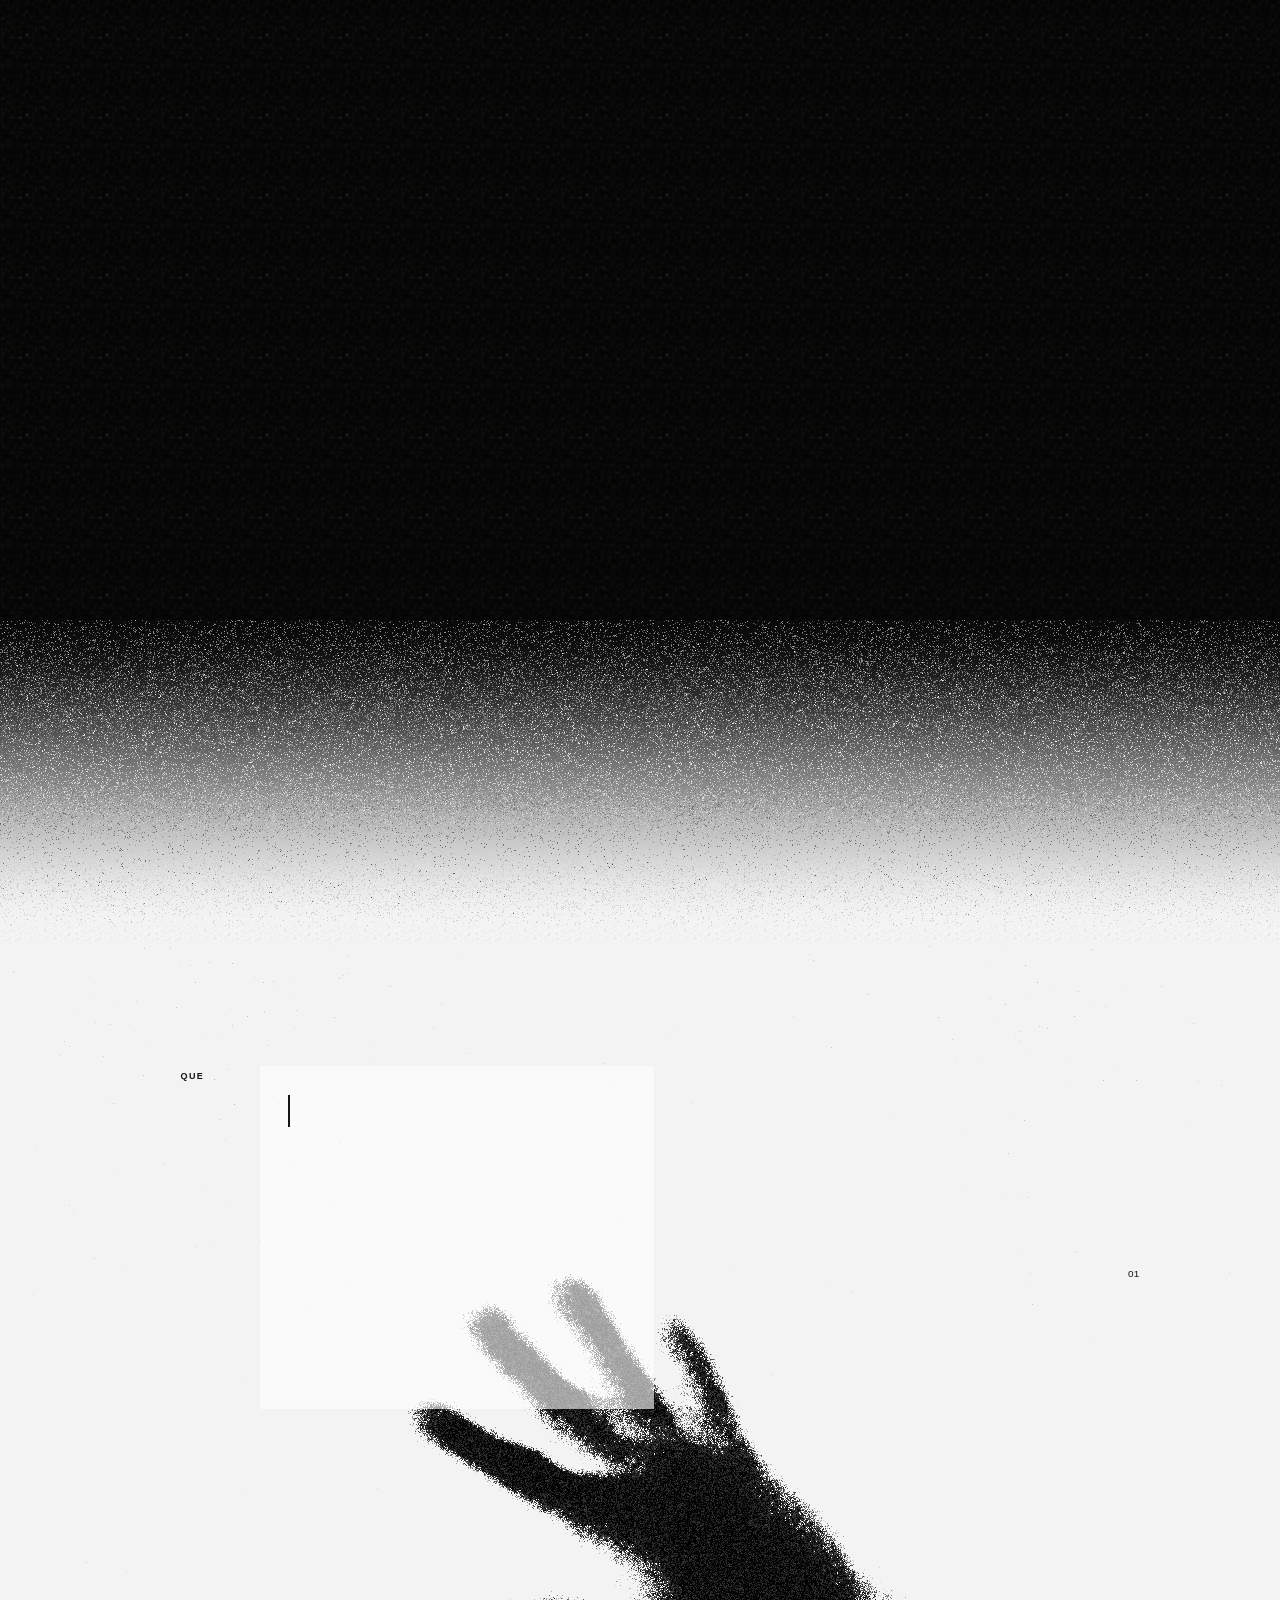
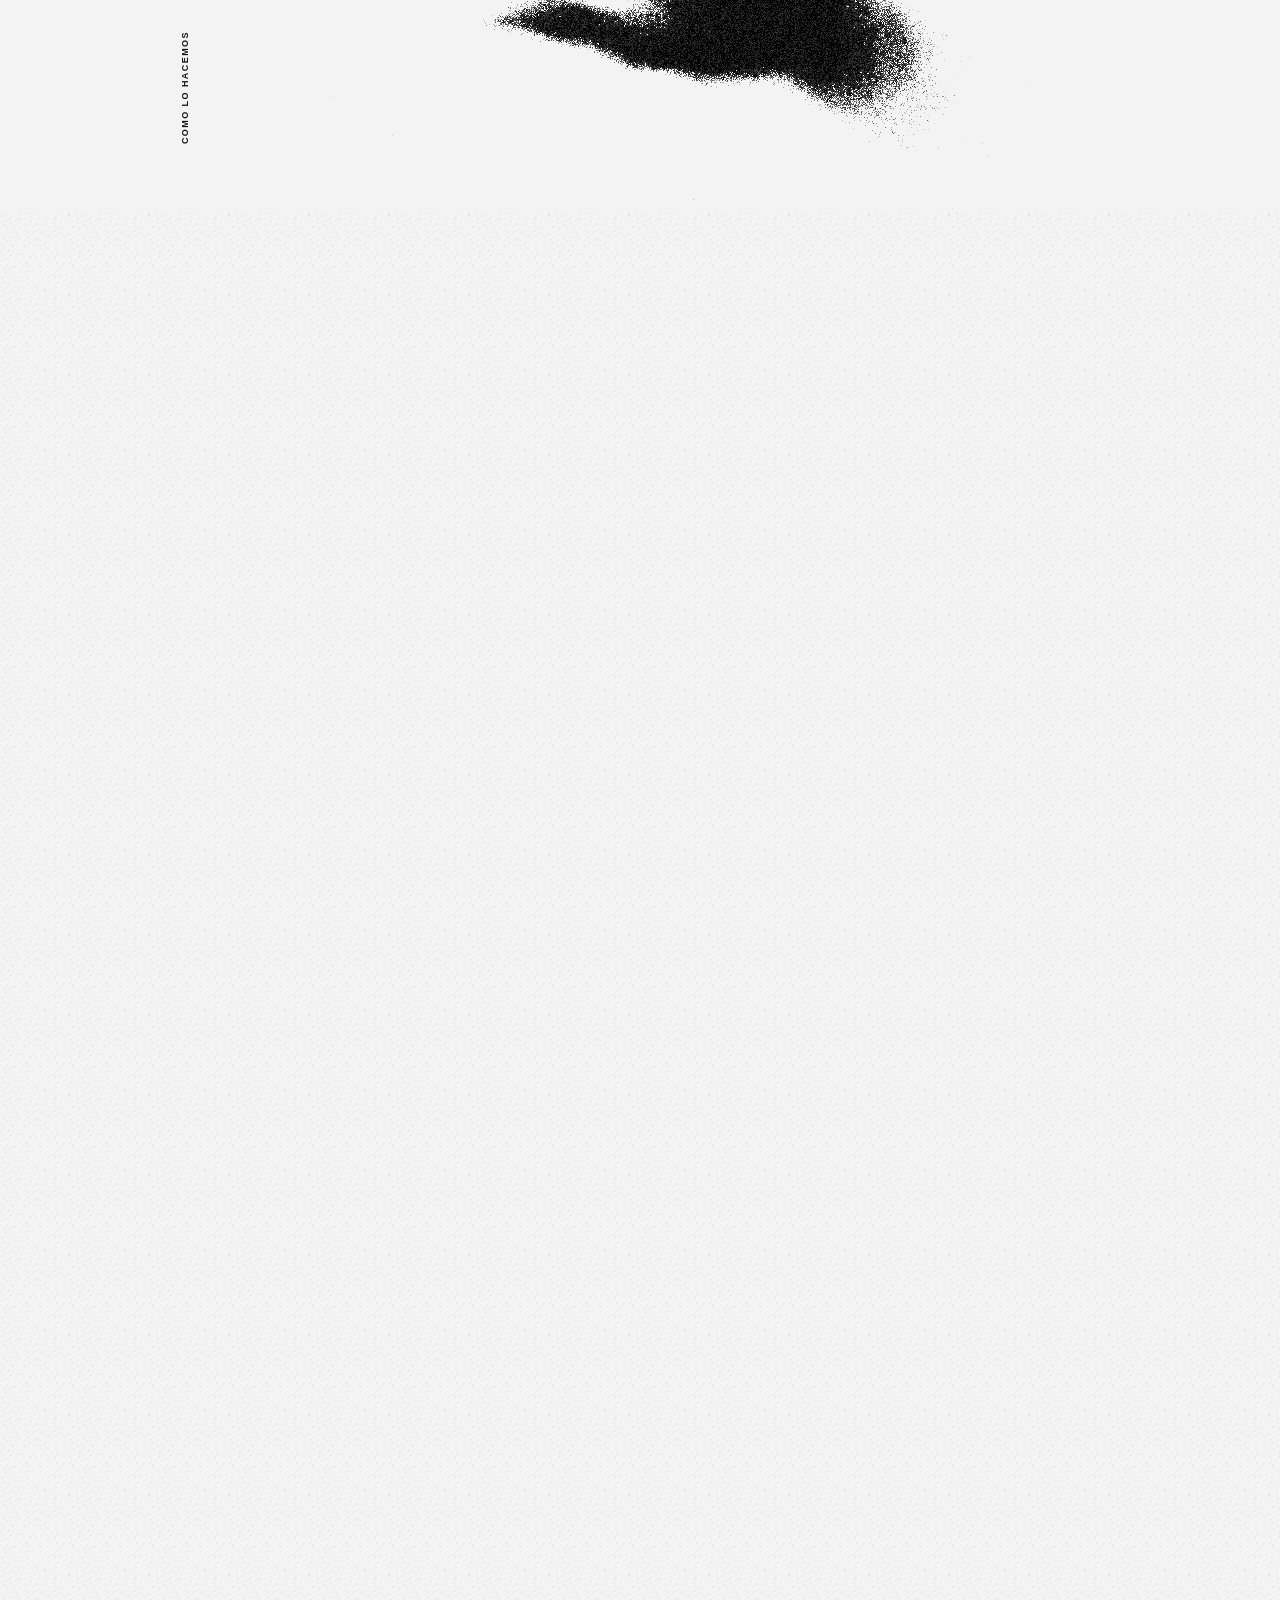
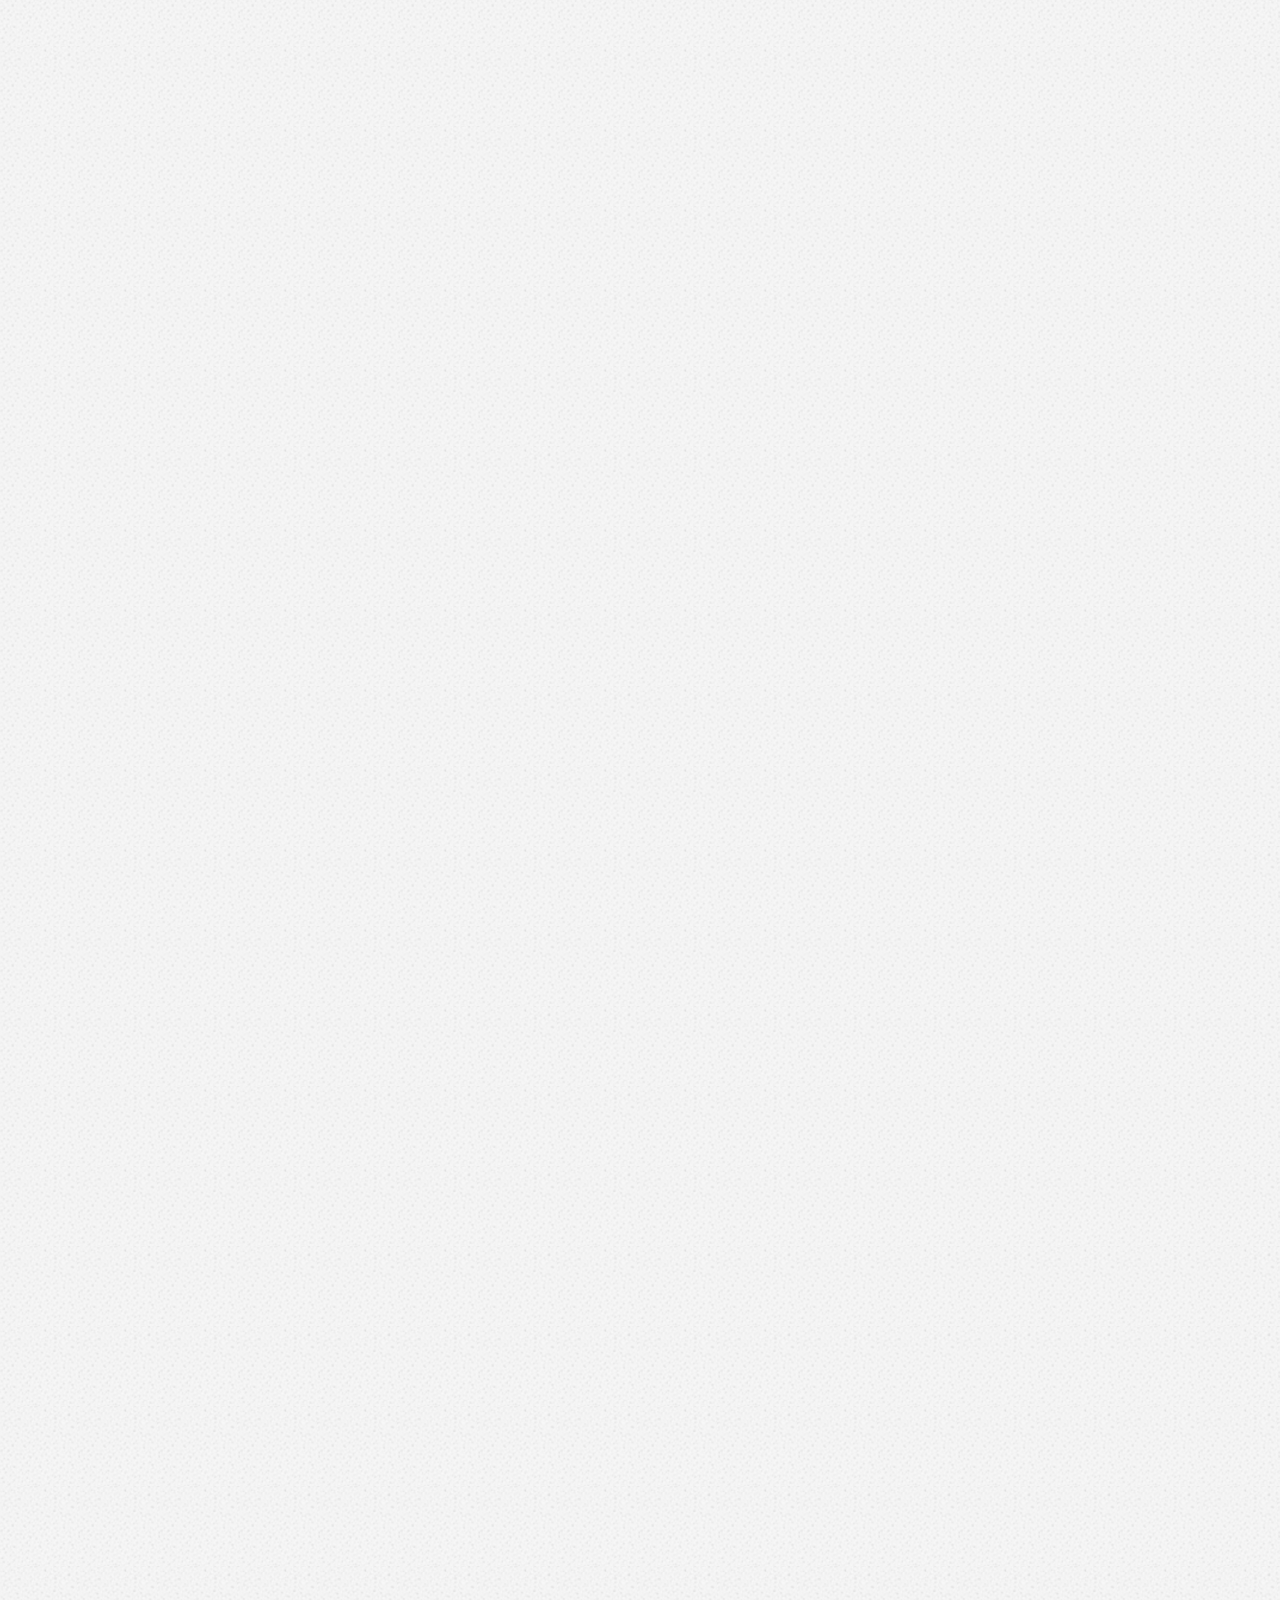
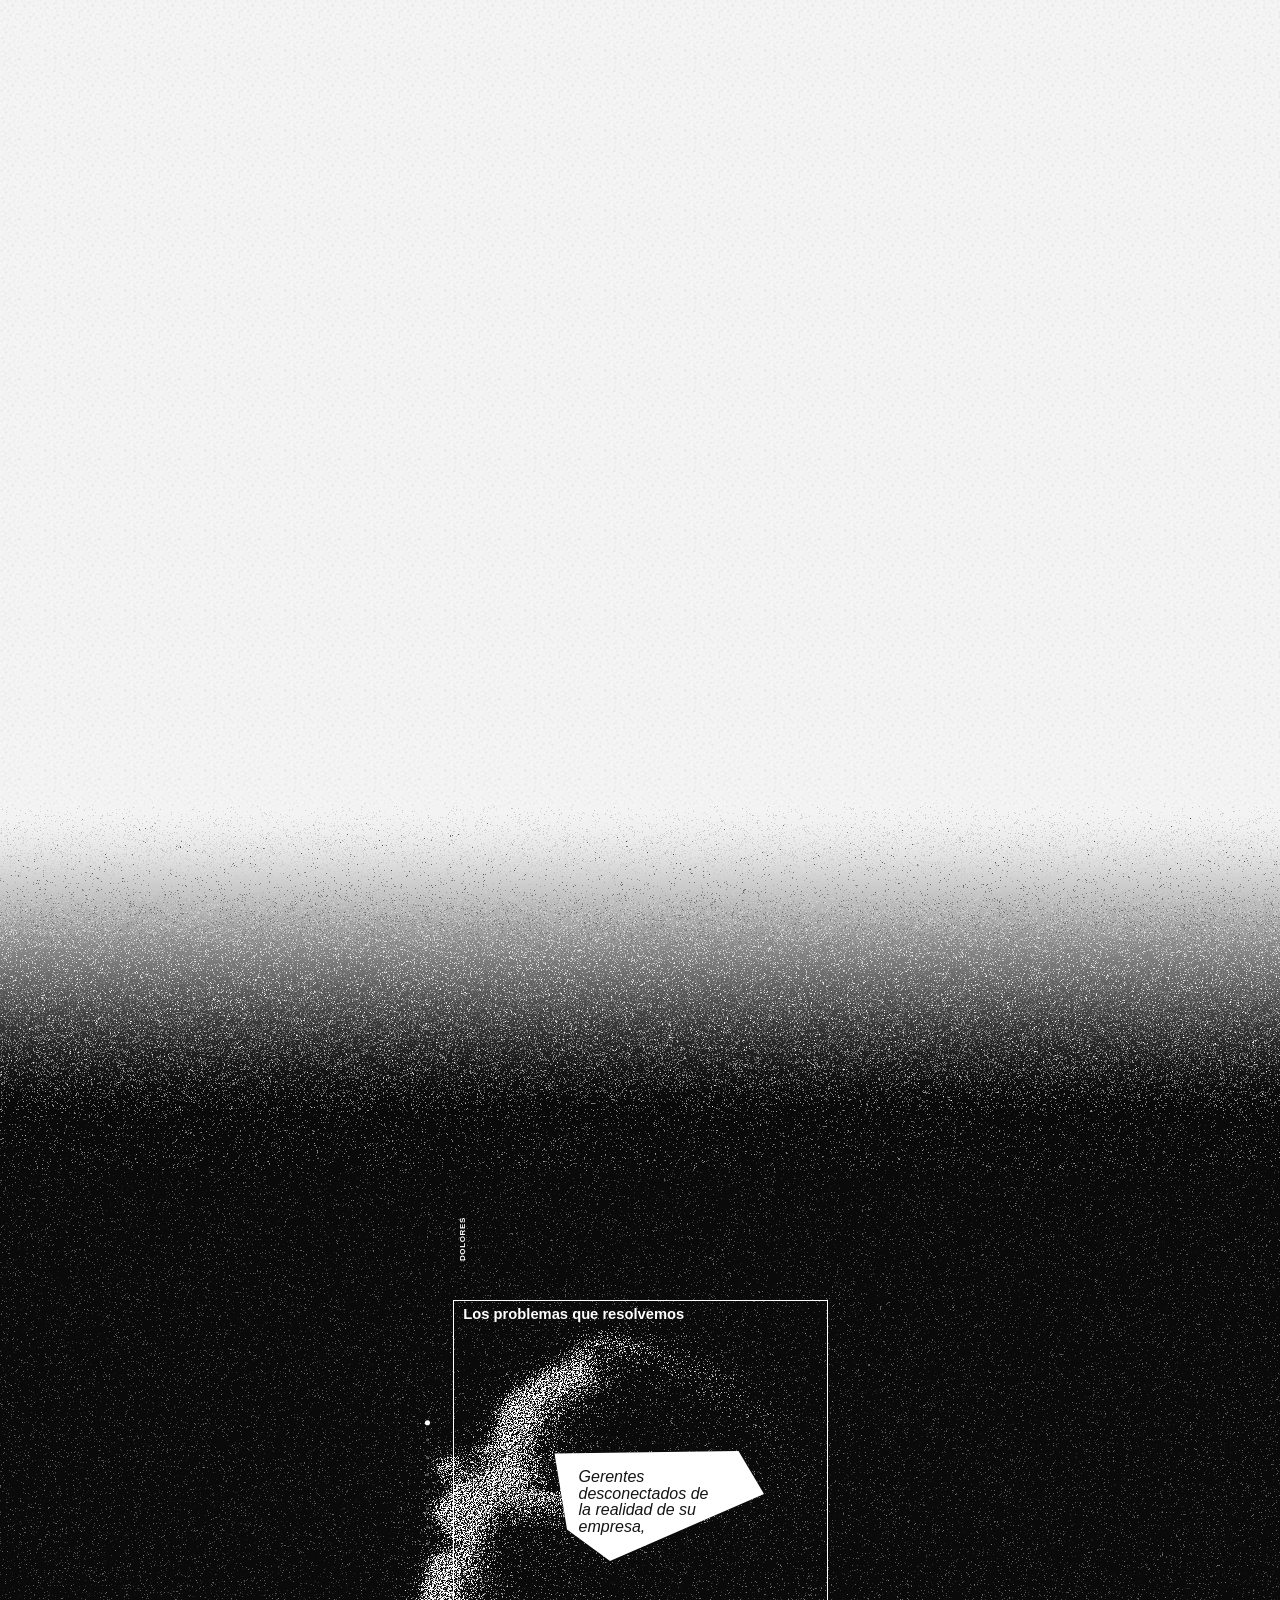
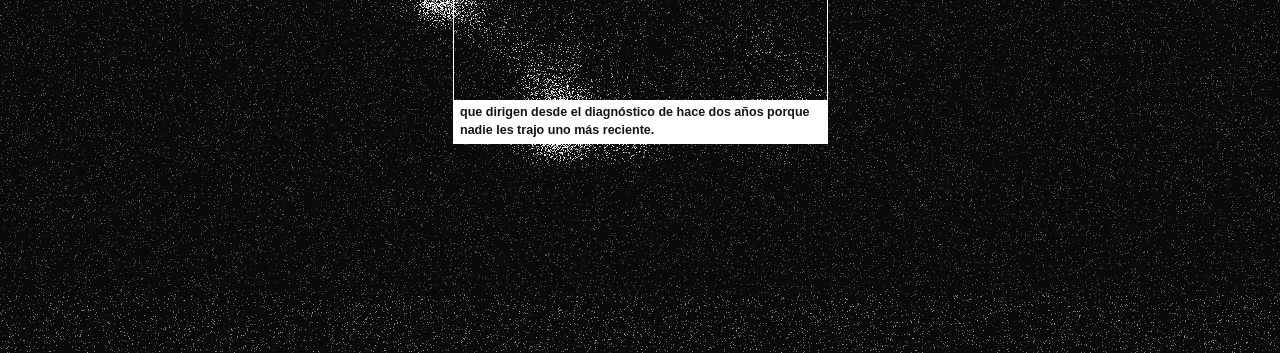
==== commit 81b225ae: "Header nuevo: barra superior, testimonio y flecha, según header3 Dos composiciones distintas, no la " ====
--- a/index.html
+++ b/index.html
@@ -17,6 +17,20 @@
 
   <div class="header__inner">
     <img class="header__logo" src="AuLogo.svg" alt="Augurio">
+
+    <!-- INICIO ancla al propio header. TEORIA y CONTACTO todavía no existen
+         como secciones: van puestos, sin destino, para no dejar enlaces rotos. -->
+    <nav class="header__nav" id="headerNav" aria-label="Secciones">
+      <a class="header__enlace" href="#header">INICIO</a>
+      <span class="header__enlace is-pendiente">TEORIA</span>
+      <span class="header__enlace is-pendiente">CONTACTO</span>
+    </nav>
+
+    <!-- en móvil el menú se pliega detrás de este punto, como en la maqueta -->
+    <button type="button" class="header__menu" id="headerMenu"
+            aria-expanded="false" aria-controls="headerNav">
+      <span class="sr-only" id="headerMenuTexto">Menú</span>
+    </button>
 
     <p class="tagline">
       <span class="sr-only">Conversaciones masivas, profundas, reveladoras, verdaderas, valiosas, completas.</span>
@@ -30,6 +44,18 @@
         </span>
       </span>
     </p>
+
+    <p class="header__seccion" aria-hidden="true">INICIO</p>
+
+    <blockquote class="header__cita"><p id="headerCita"></p></blockquote>
+
+    <a class="header__bajar" id="headerBajar" href="#gato">
+      <span class="sr-only">Ir a la siguiente sección</span>
+      <svg viewBox="0 0 53 30" aria-hidden="true" focusable="false">
+        <path d="M5.5 5.5 H47.5 L26.5 24.5 Z" fill="none" stroke="currentColor"
+              stroke-width="6" stroke-linejoin="round" stroke-linecap="round"/>
+      </svg>
+    </a>
   </div>
 </header>
 
--- a/style.css
+++ b/style.css
@@ -3,7 +3,7 @@
   --fg: #f2f2f2;
   /* proporciones tomadas de Auguriositeok.png */
   --logo-y: 19.2%;
-  --tagline-y: 73.2%;
+  --tagline-y: 49.6%;   /* header3.png la centra verticalmente */
 }
 
 * { box-sizing: border-box; }
@@ -50,16 +50,102 @@
   z-index: 1;
 }
 
+/* ---- barra superior ----
+   Medidas de header3.png (2560 x 1721). El logo baja de tamaño y sube a la
+   barra; el menú va a la derecha. */
 .header__logo {
   position: absolute;
   left: 50%;
-  top: var(--logo-y);
+  top: 2.5%;
   transform: translate(-50%, -50%);
-  width: clamp(92px, 7.7vw, 210px);
+  width: clamp(62px, 5.3%, 150px);
   height: auto;
   filter: brightness(0) invert(1);
   user-select: none;
   -webkit-user-drag: none;
+}
+
+.header__nav {
+  position: absolute;
+  right: 3.6%;
+  top: 2.5%;
+  transform: translateY(-50%);
+  display: flex;
+  gap: 1.5em;
+  z-index: 2;
+}
+
+.header__enlace {
+  font-size: max(10px, 0.7vw);
+  font-weight: 400;
+  letter-spacing: 0.1em;
+  color: #fff;
+  text-decoration: none;
+  opacity: 0.75;
+  transition: opacity 0.25s ease;
+}
+
+.header__enlace:hover,
+.header__enlace:focus-visible { opacity: 1; }
+
+/* TEORIA y CONTACTO todavía no llevan a ninguna parte: se ven igual pero no
+   fingen ser enlaces. */
+.header__enlace.is-pendiente { cursor: default; }
+
+/* El botón de menú sólo existe en móvil: es el punto blanco de la maqueta. */
+.header__menu { display: none; }
+
+/* ---- pie del header ---- */
+.header__seccion {
+  position: absolute;
+  left: 2%;
+  bottom: 2.4%;
+  margin: 0;
+  writing-mode: vertical-rl;
+  transform: rotate(180deg);
+  font-size: max(9px, 0.7vw);
+  font-weight: 700;
+  letter-spacing: 0.16em;
+  color: #fff;
+}
+
+/* el testimonio, centrado abajo */
+.header__cita {
+  position: absolute;
+  left: 50%;
+  bottom: 2.1%;
+  transform: translateX(-50%);
+  width: 40.2%;
+  margin: 0;
+  text-align: center;
+}
+
+.header__cita p {
+  margin: 0;
+  font-size: max(10px, 0.62vw);
+  font-weight: 700;
+  line-height: 1.4;
+  color: #fff;
+}
+
+/* la flecha de bajar */
+.header__bajar {
+  position: absolute;
+  left: 94.5%;
+  bottom: 2.3%;
+  width: 2.07%;
+  min-width: 24px;
+  color: #fff;
+  opacity: 0.9;
+  transition: opacity 0.25s ease, transform 0.25s ease;
+}
+
+.header__bajar svg { display: block; width: 100%; height: auto; }
+
+.header__bajar:hover { opacity: 1; transform: translateY(3px); }
+
+@media (prefers-reduced-motion: reduce) {
+  .header__enlace, .header__bajar { transition: none; }
 }
 
 /* ---- frase ---- */
@@ -716,6 +802,76 @@
    como imagen y el texto pasa a flujo vertical con cuerpo legible. */
 
 @media (max-width: 900px) {
+
+  /* ---- header ----
+     Otra composición: la cita sube arriba, el logo baja al centro entre las
+     dos figuras, la frase baja al 75% y el menú se pliega detrás de un punto.
+     Medidas de "header mobile3.png" (984 x 1586). */
+  .header { --tagline-y: 75.3%; }
+
+  .header__logo {
+    left: 51%;
+    top: 43.3%;
+    width: 19.2%;
+  }
+
+  /* El punto de la maqueta. Es el botón que despliega el menú, que en esta
+     anchura no cabe en una fila. */
+  .header__menu {
+    display: block;
+    position: absolute;
+    right: 3.2%;
+    top: 1.5%;
+    z-index: 3;
+    width: 4.4%;
+    min-width: 15px;
+    aspect-ratio: 1;
+    padding: 0;
+    border: 0;
+    border-radius: 50%;
+    background: #fff;
+    cursor: pointer;
+    transition: transform 0.25s ease;
+  }
+
+  .header__menu[aria-expanded="true"] { transform: scale(0.72); }
+
+  .header__nav {
+    right: 3.2%;
+    top: 7%;
+    transform: none;
+    flex-direction: column;
+    align-items: flex-end;
+    gap: 0.9em;
+    /* plegado hasta que se pulse el punto */
+    opacity: 0;
+    visibility: hidden;
+    transition: opacity 0.25s ease, visibility 0.25s;
+  }
+
+  .header__nav.is-abierto { opacity: 1; visibility: visible; }
+
+  .header__enlace { font-size: 13px; }
+
+  .header__cita {
+    left: 2.3%;
+    right: 30.5%;
+    bottom: auto;
+    top: 13.8%;
+    width: auto;
+    transform: none;
+    text-align: left;
+  }
+
+  .header__cita p { font-size: max(12px, 3.1vw); line-height: 1.45; }
+
+  .header__seccion { left: 5%; bottom: 4.1%; font-size: 9px; }
+
+  .header__bajar { left: 88.7%; bottom: 3.1%; width: 5.4%; }
+
+  @media (prefers-reduced-motion: reduce) {
+    .header__menu, .header__nav { transition: none; }
+  }
 
   /* ---- sección de la mano ----
      La composición de escritorio no cabe en un móvil, así que el contenido se
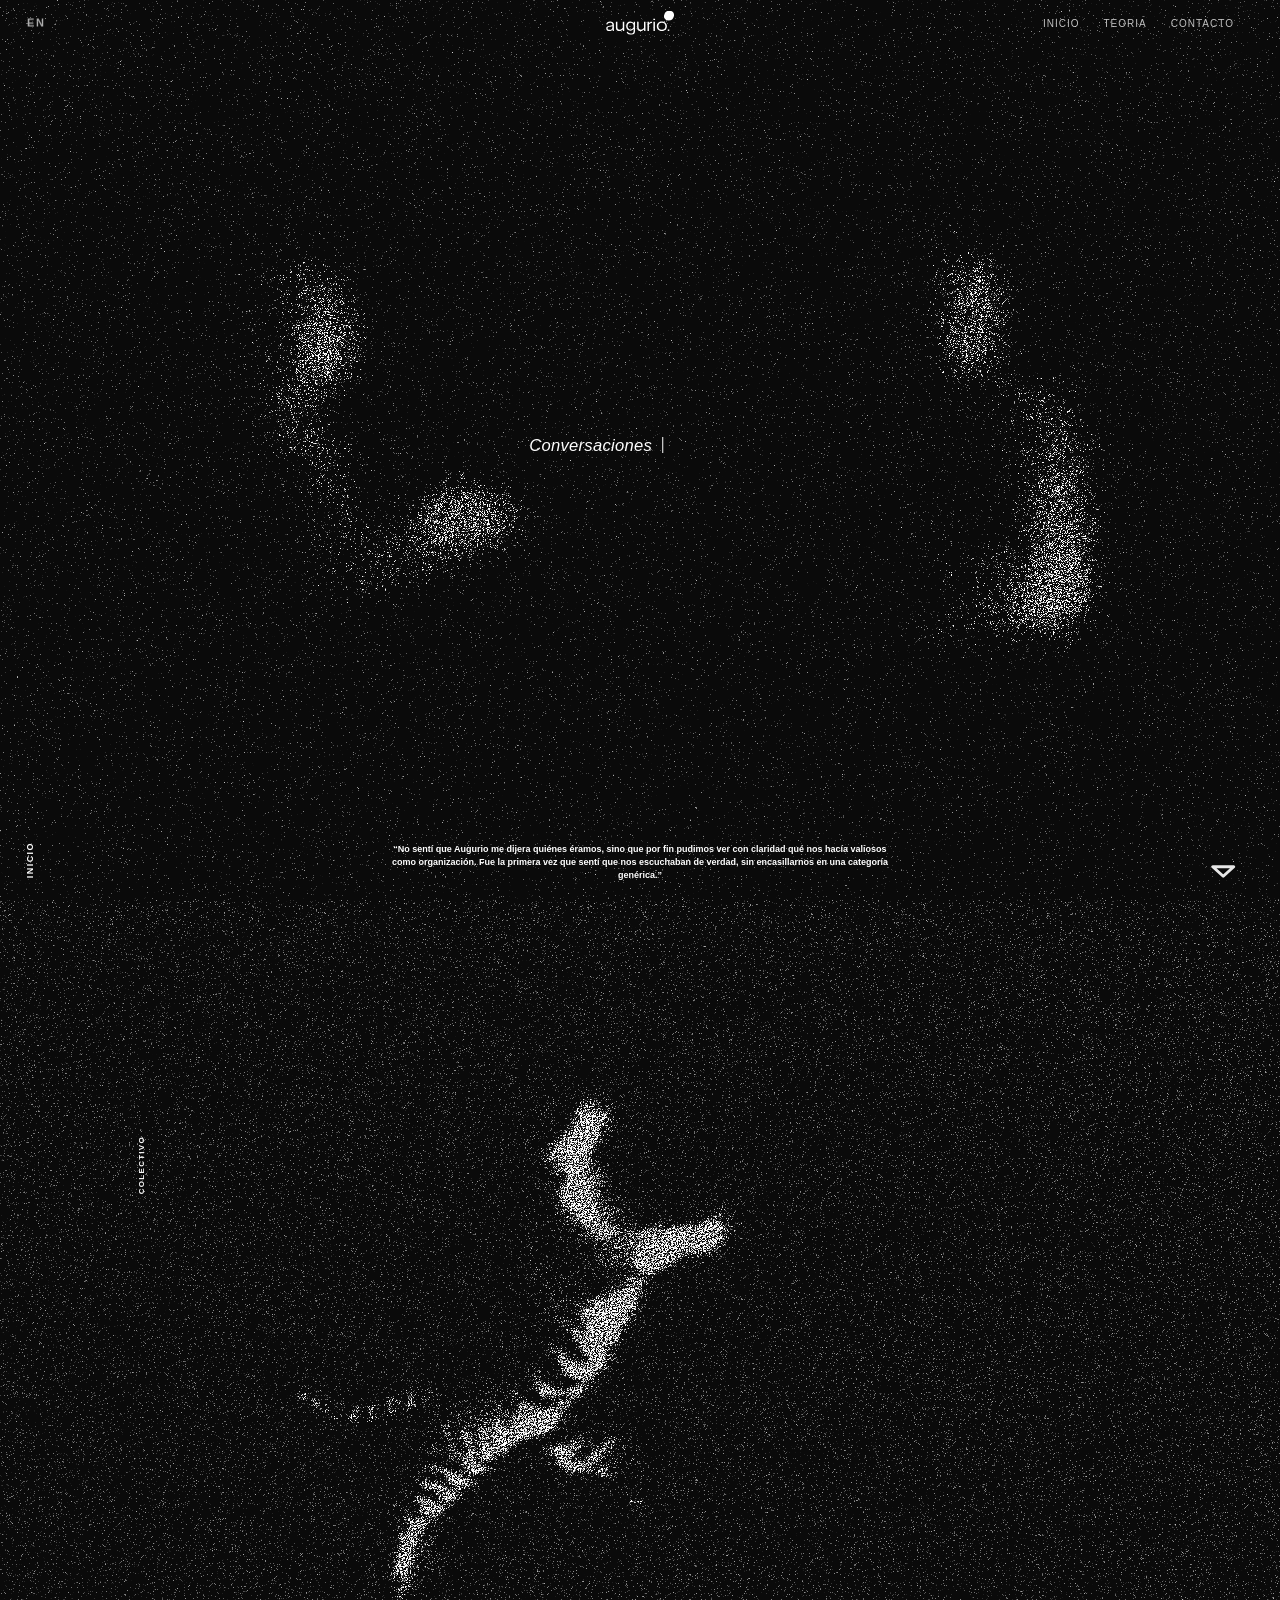
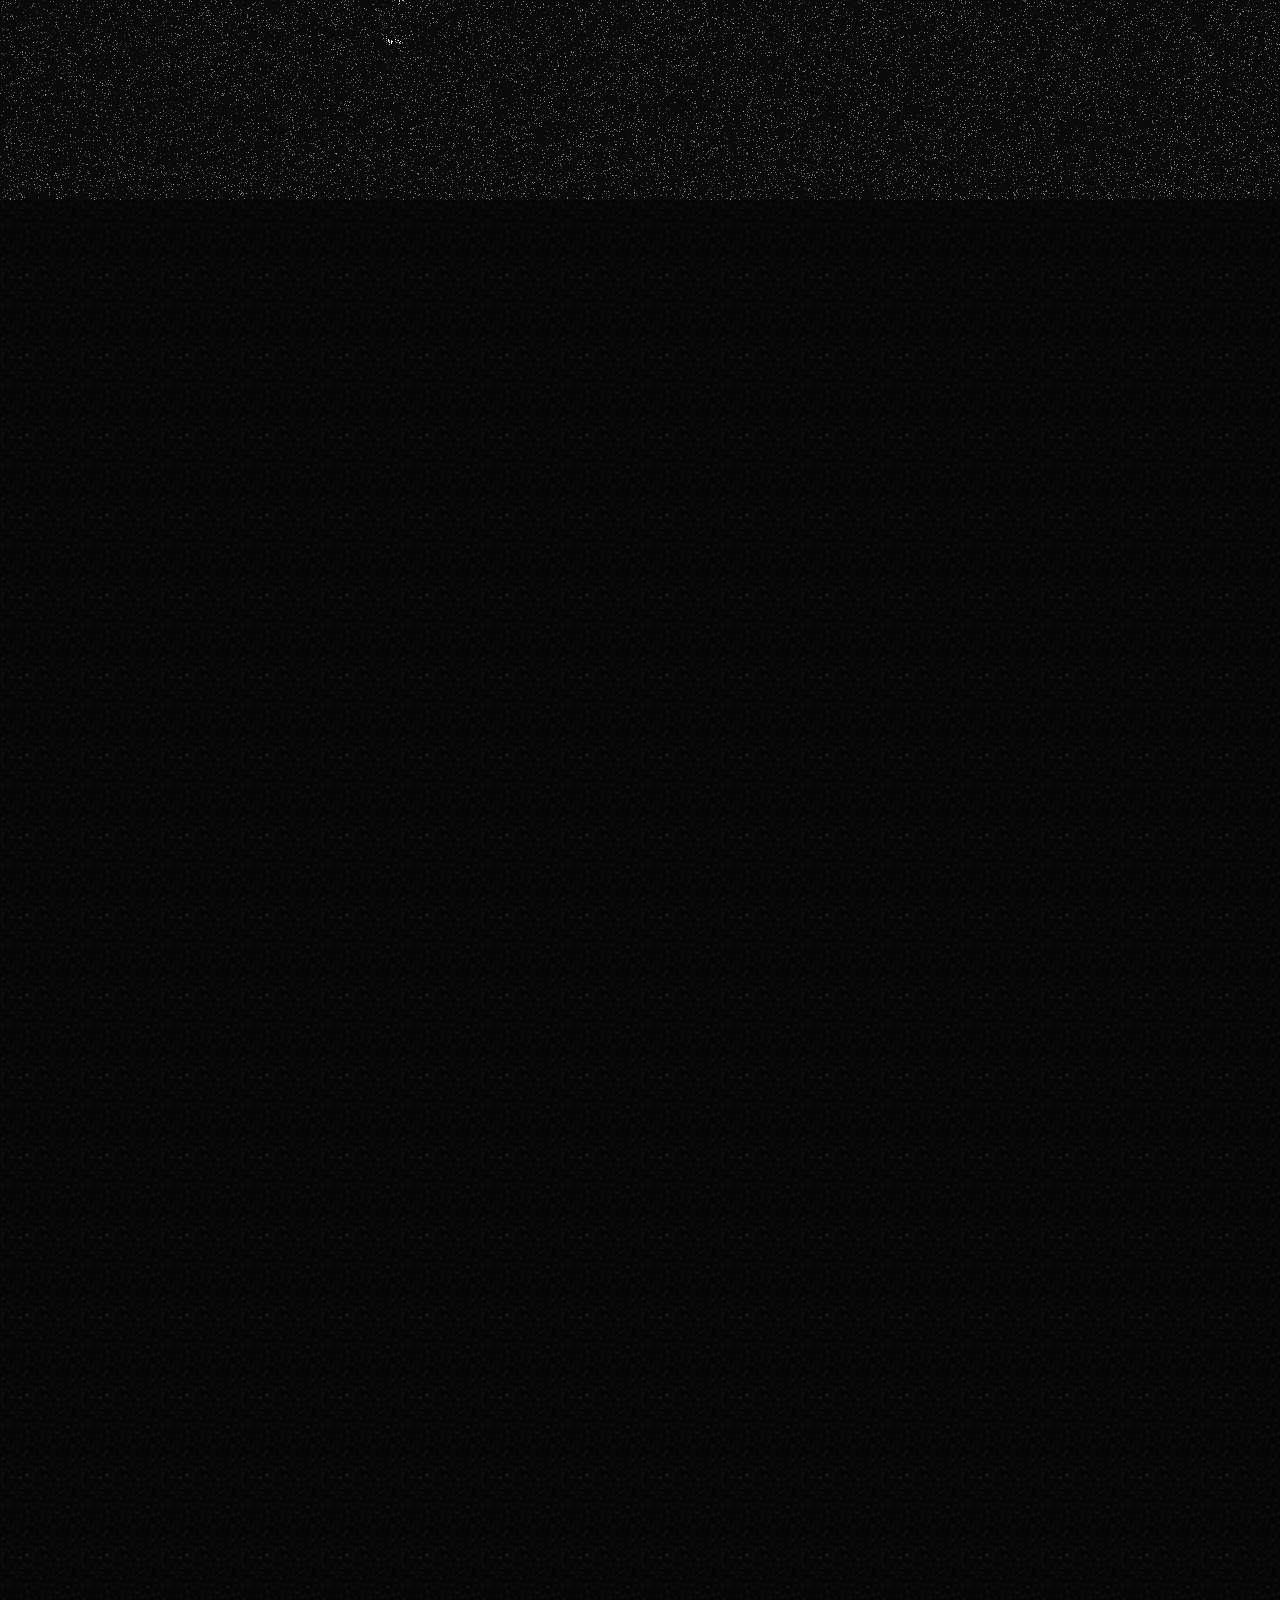
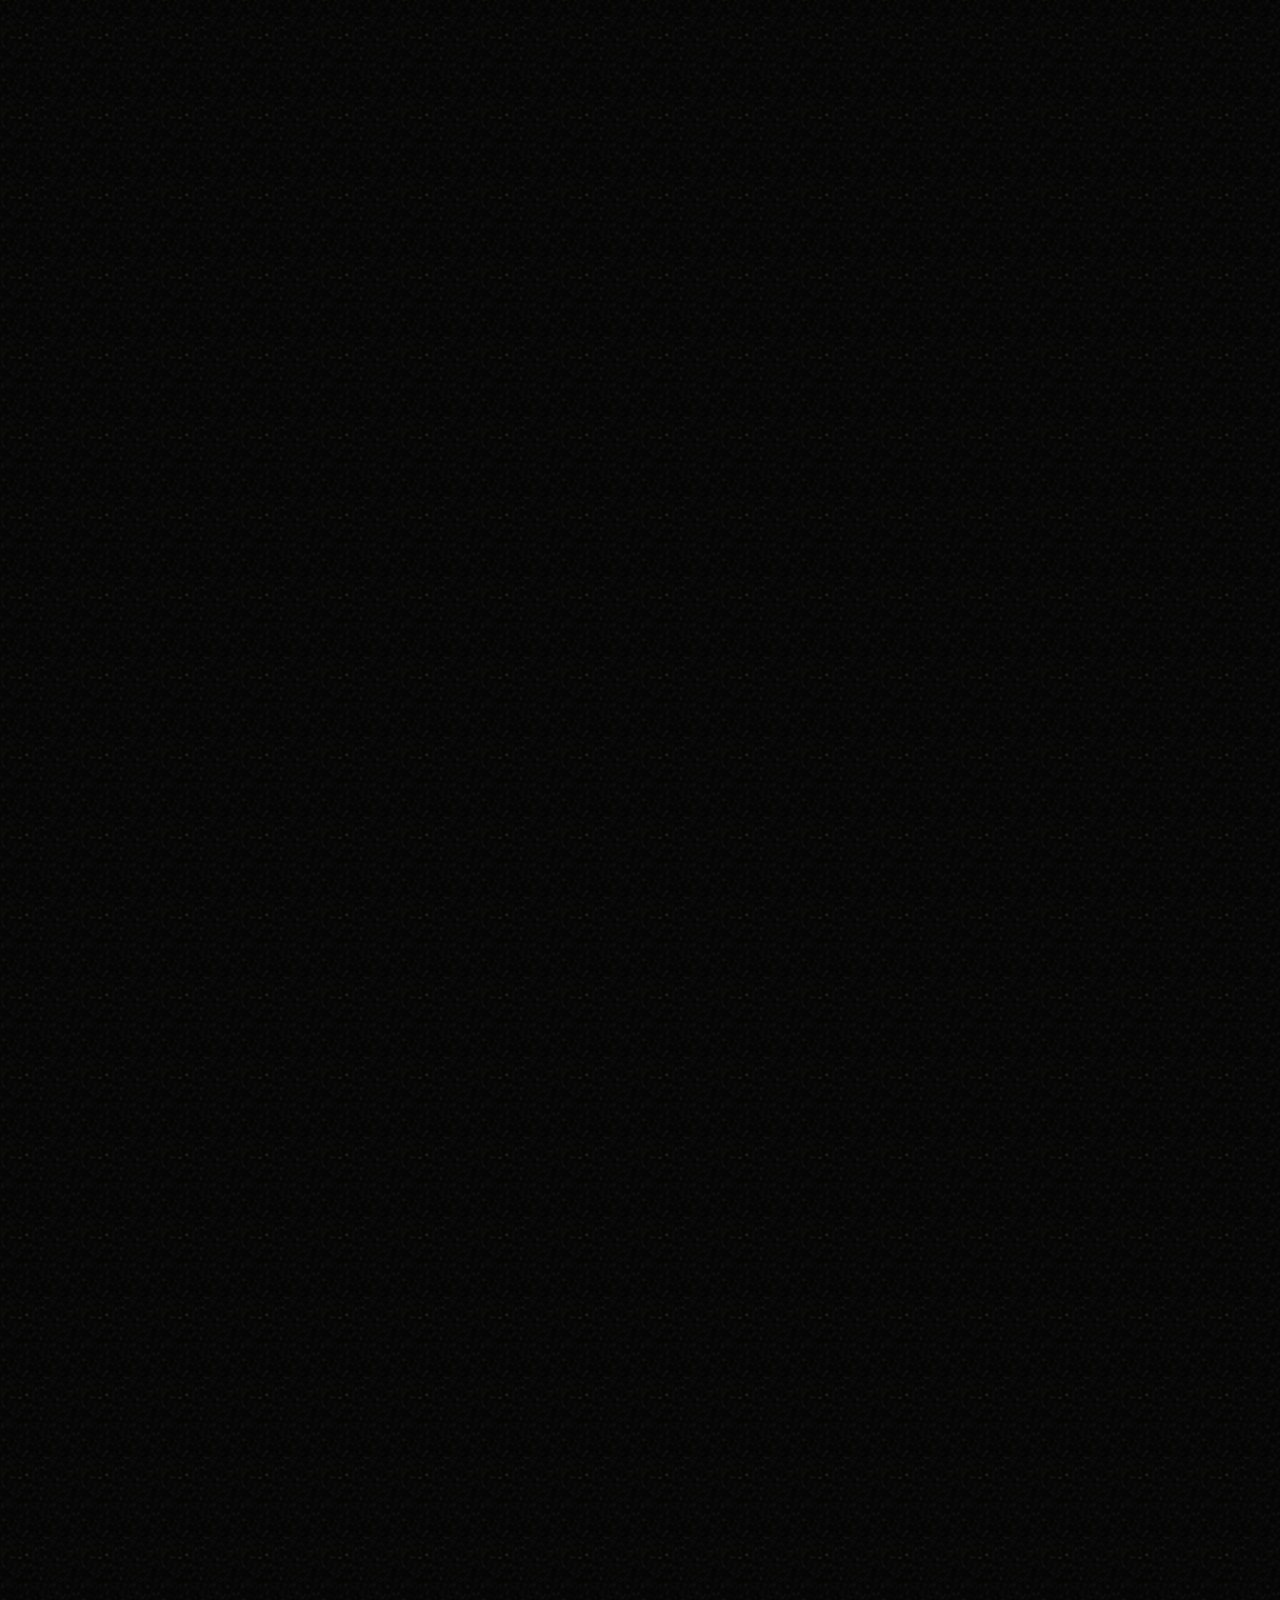
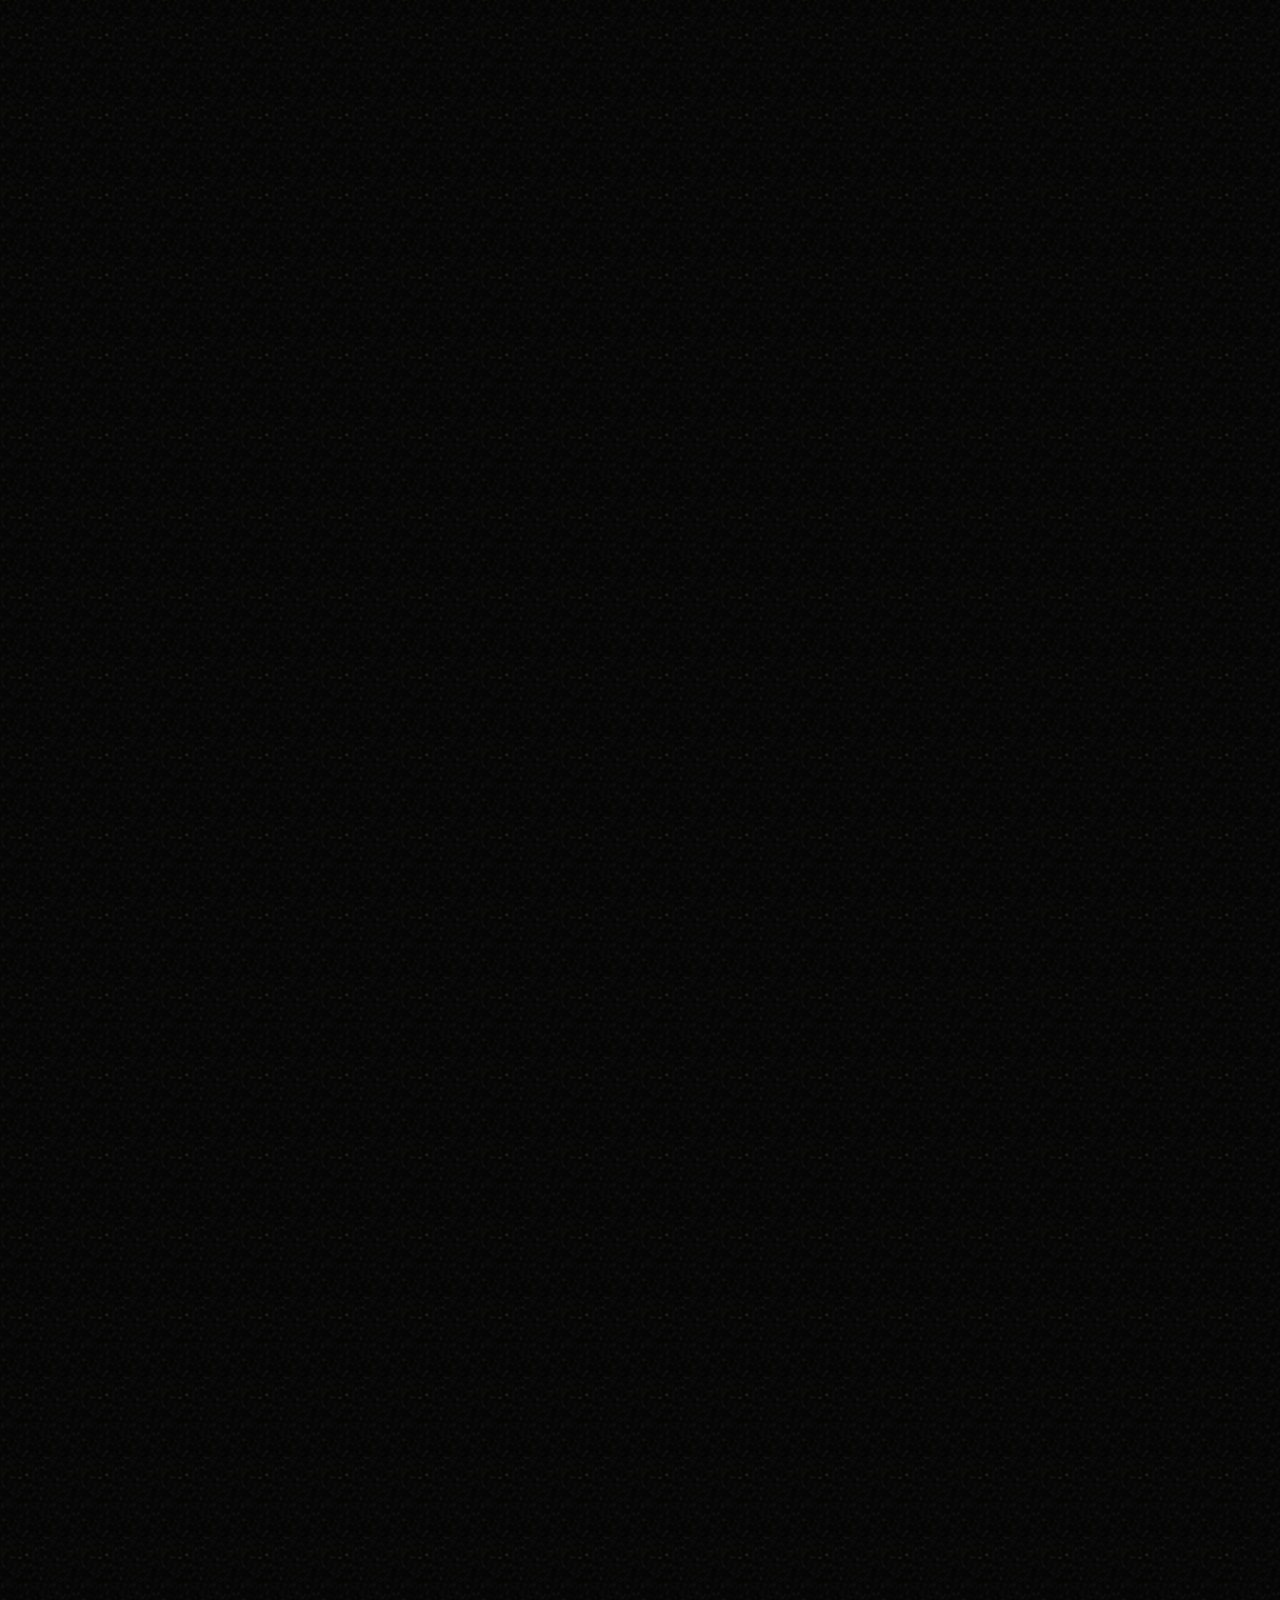
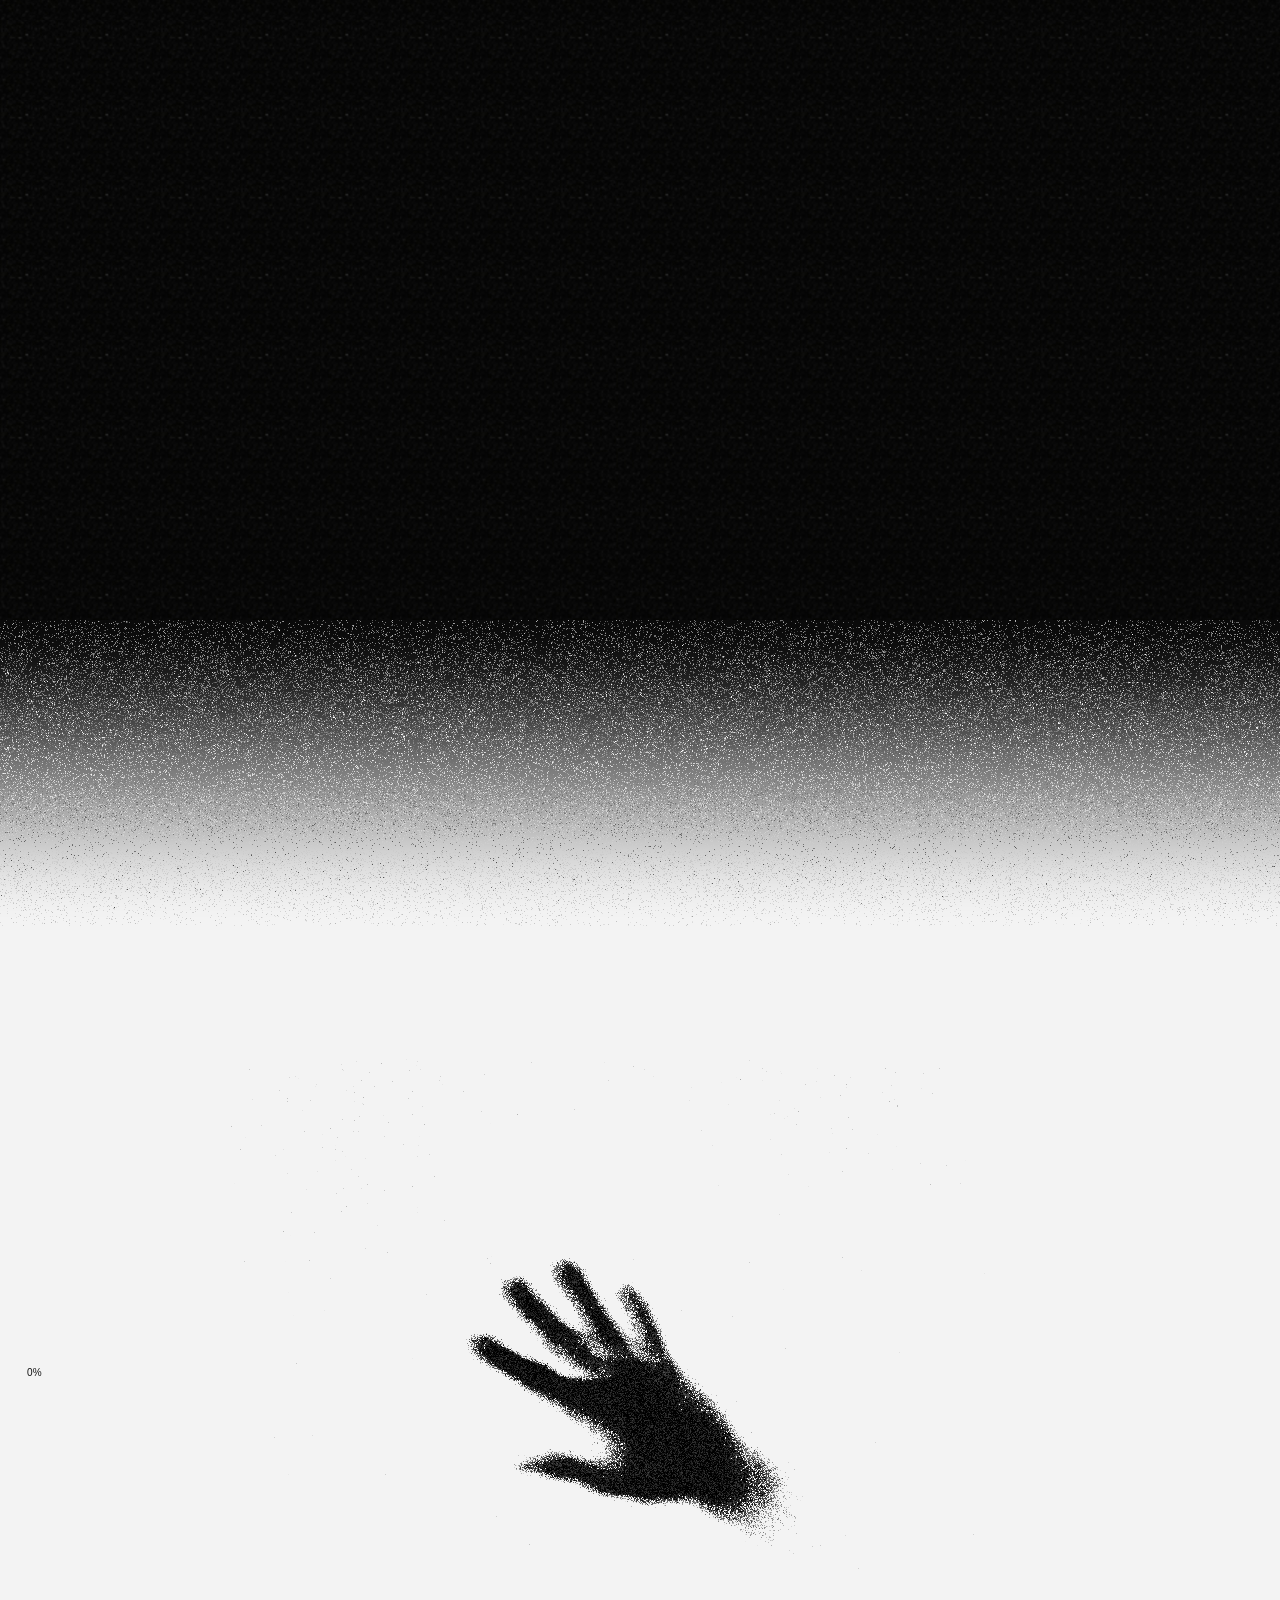
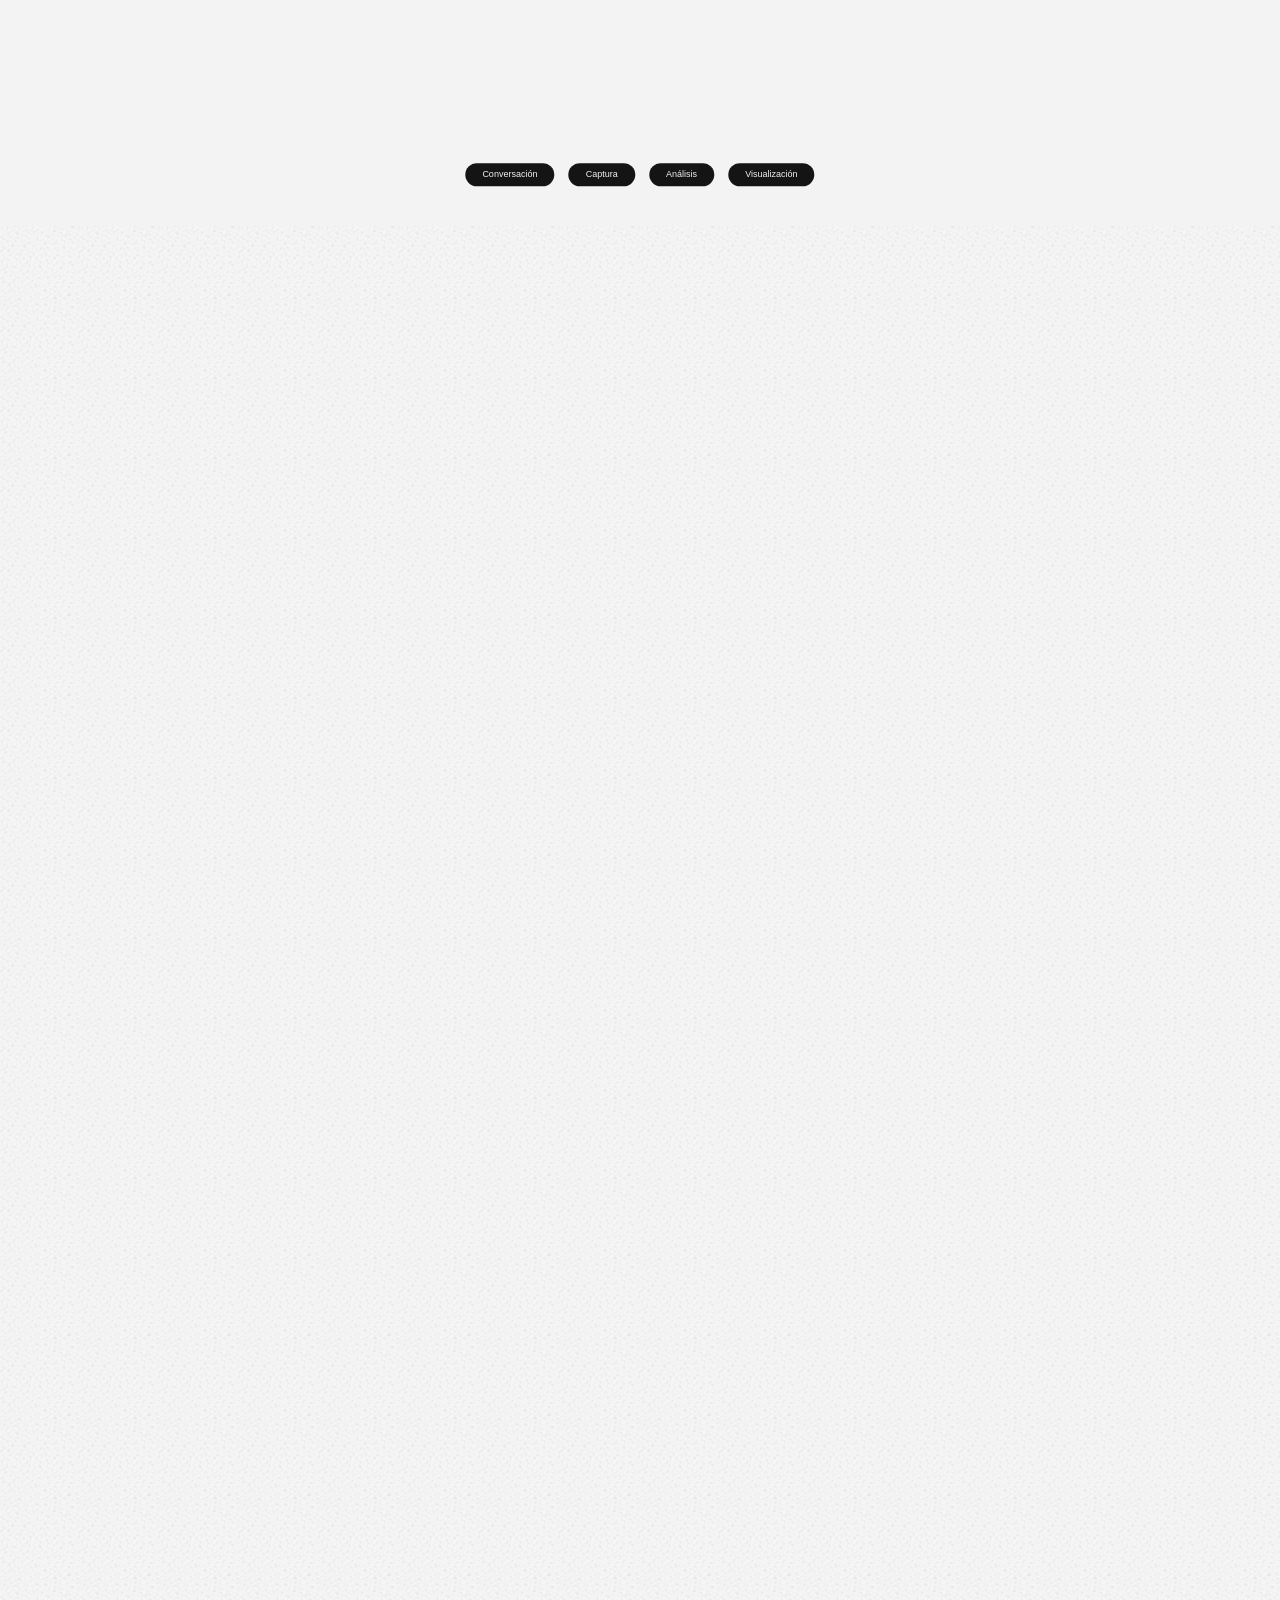
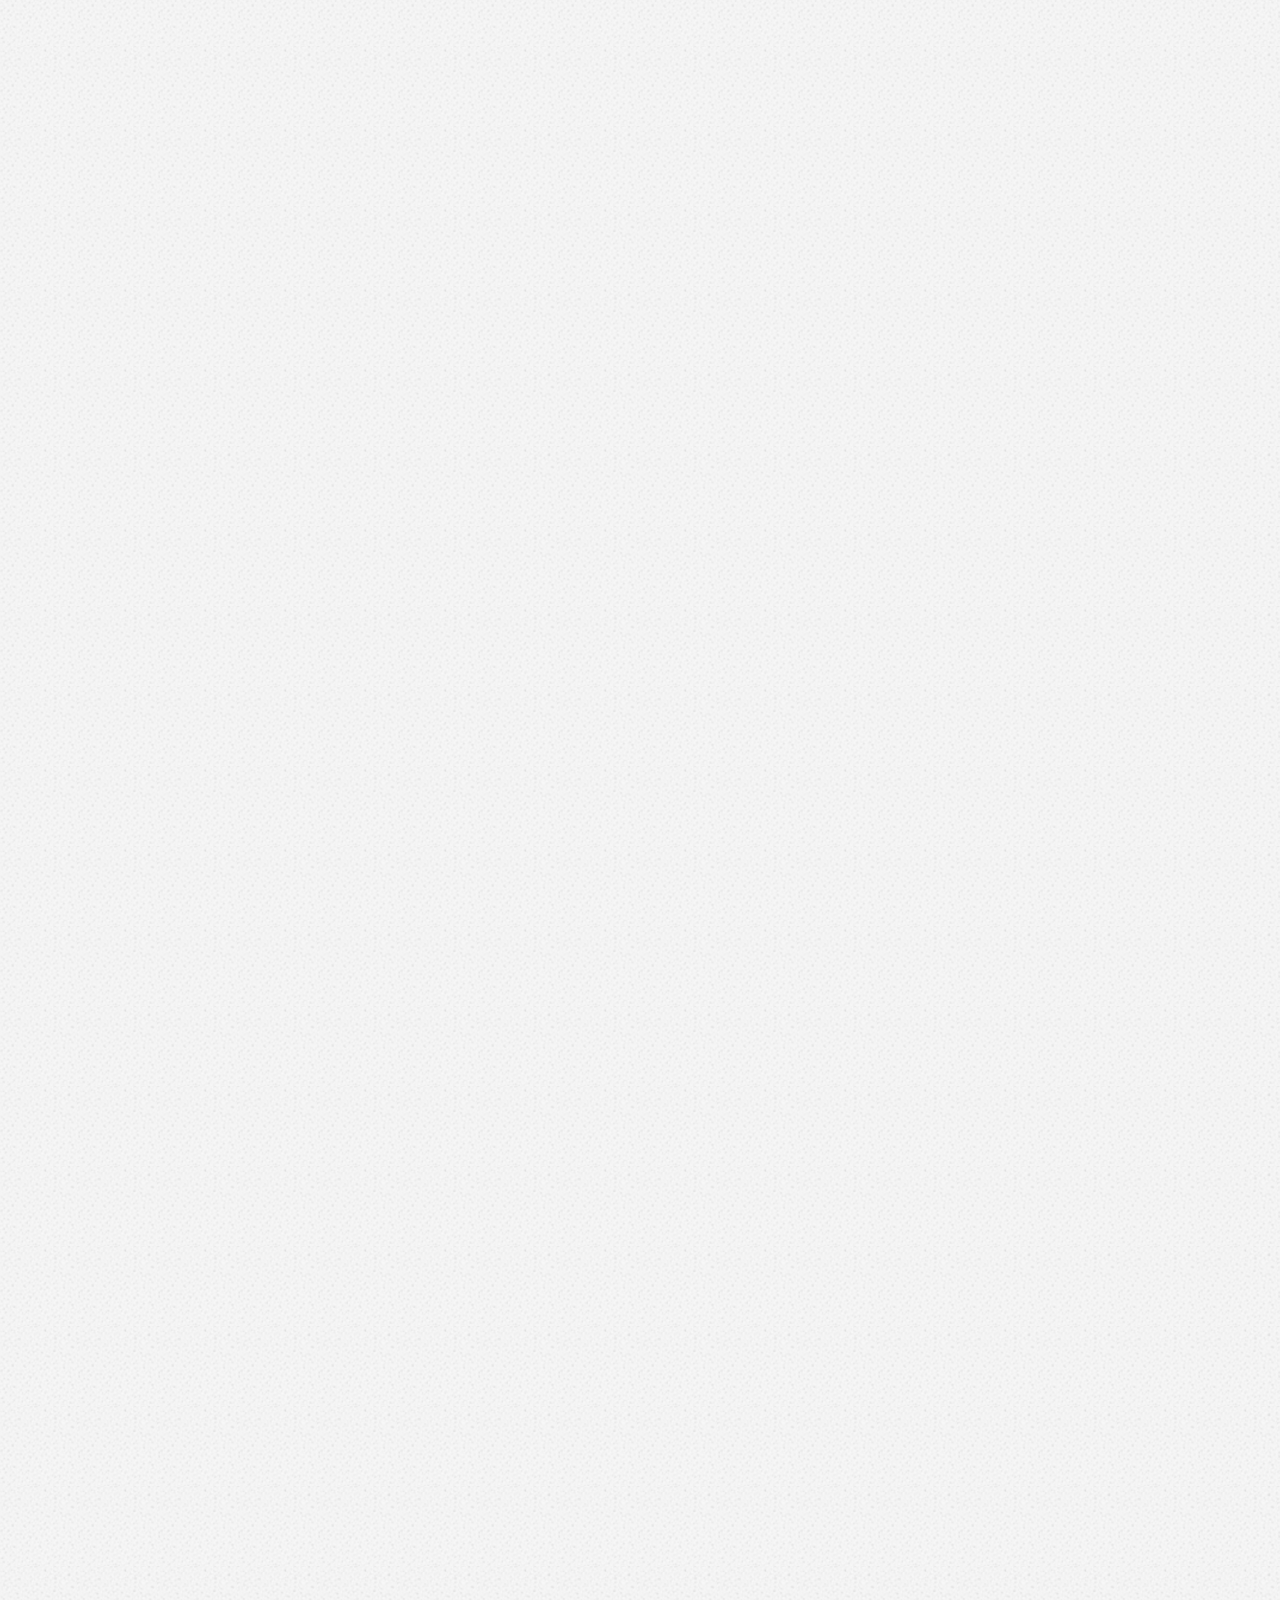
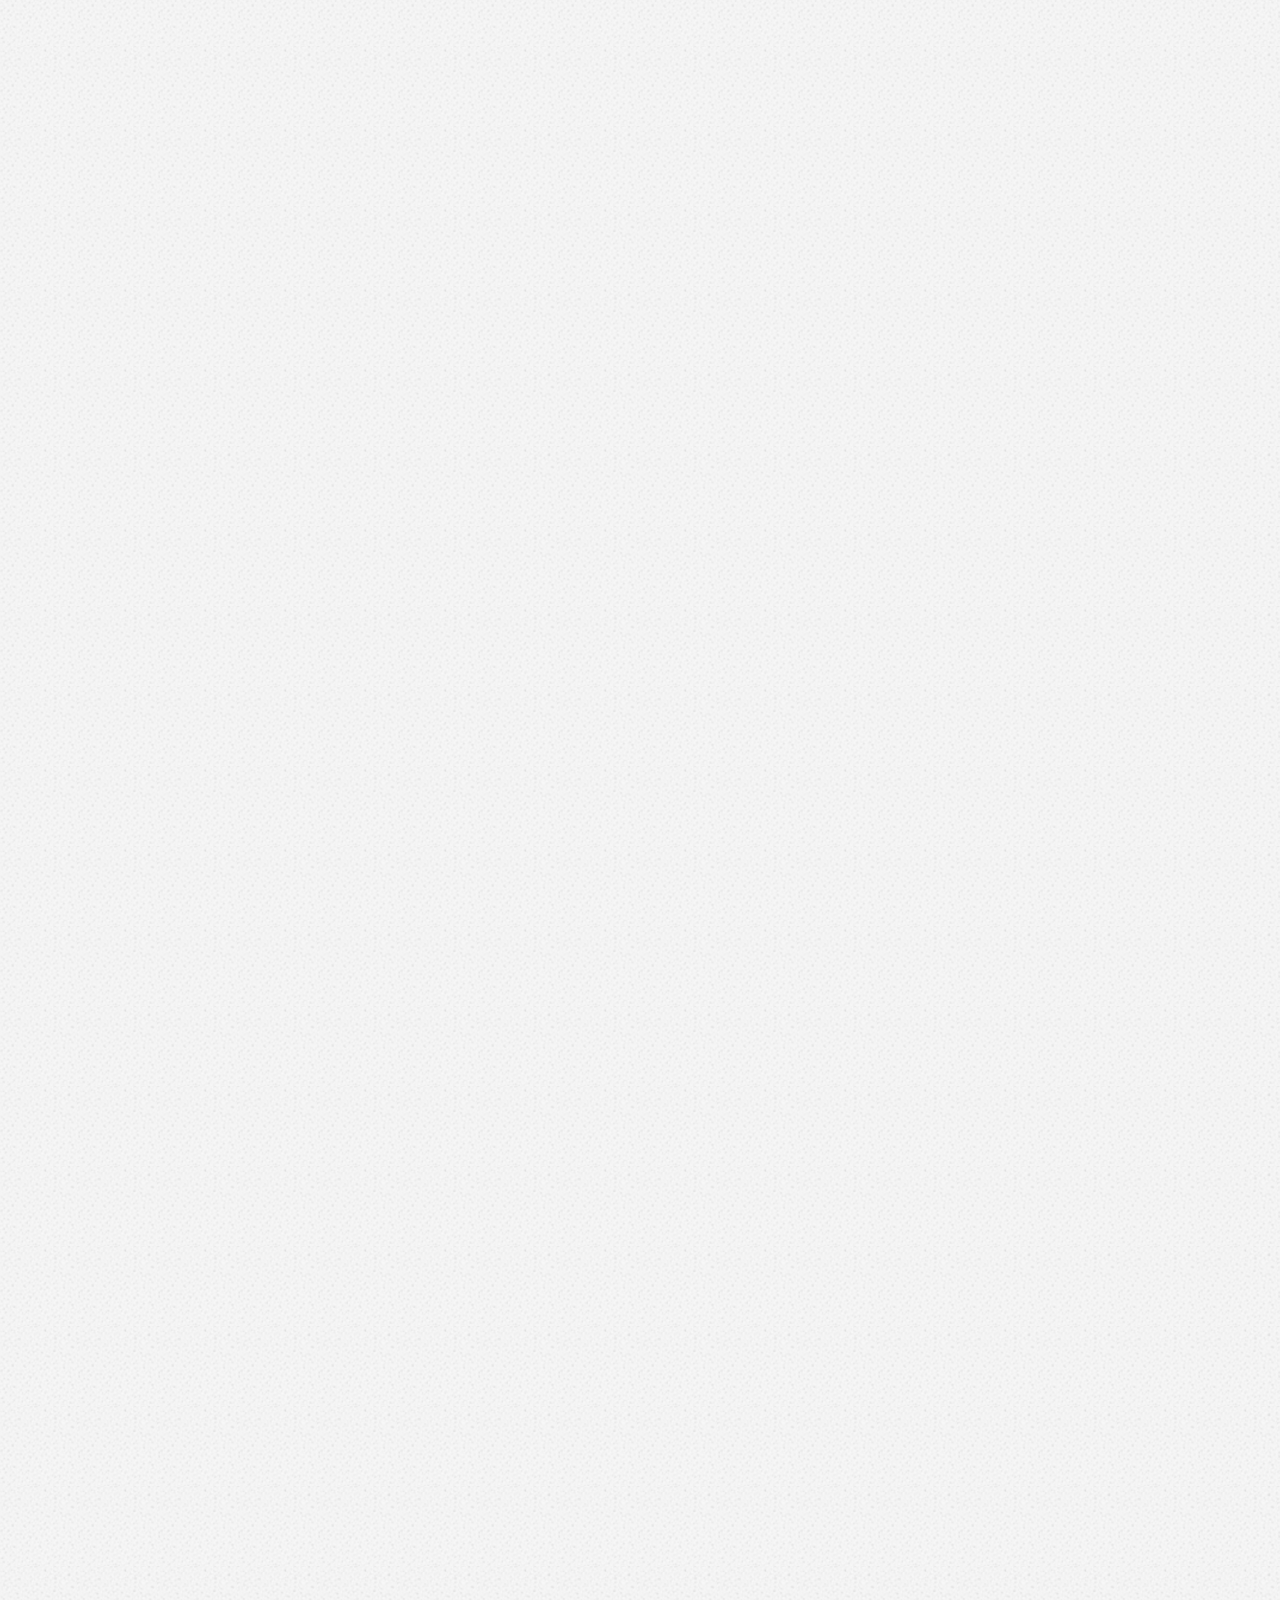
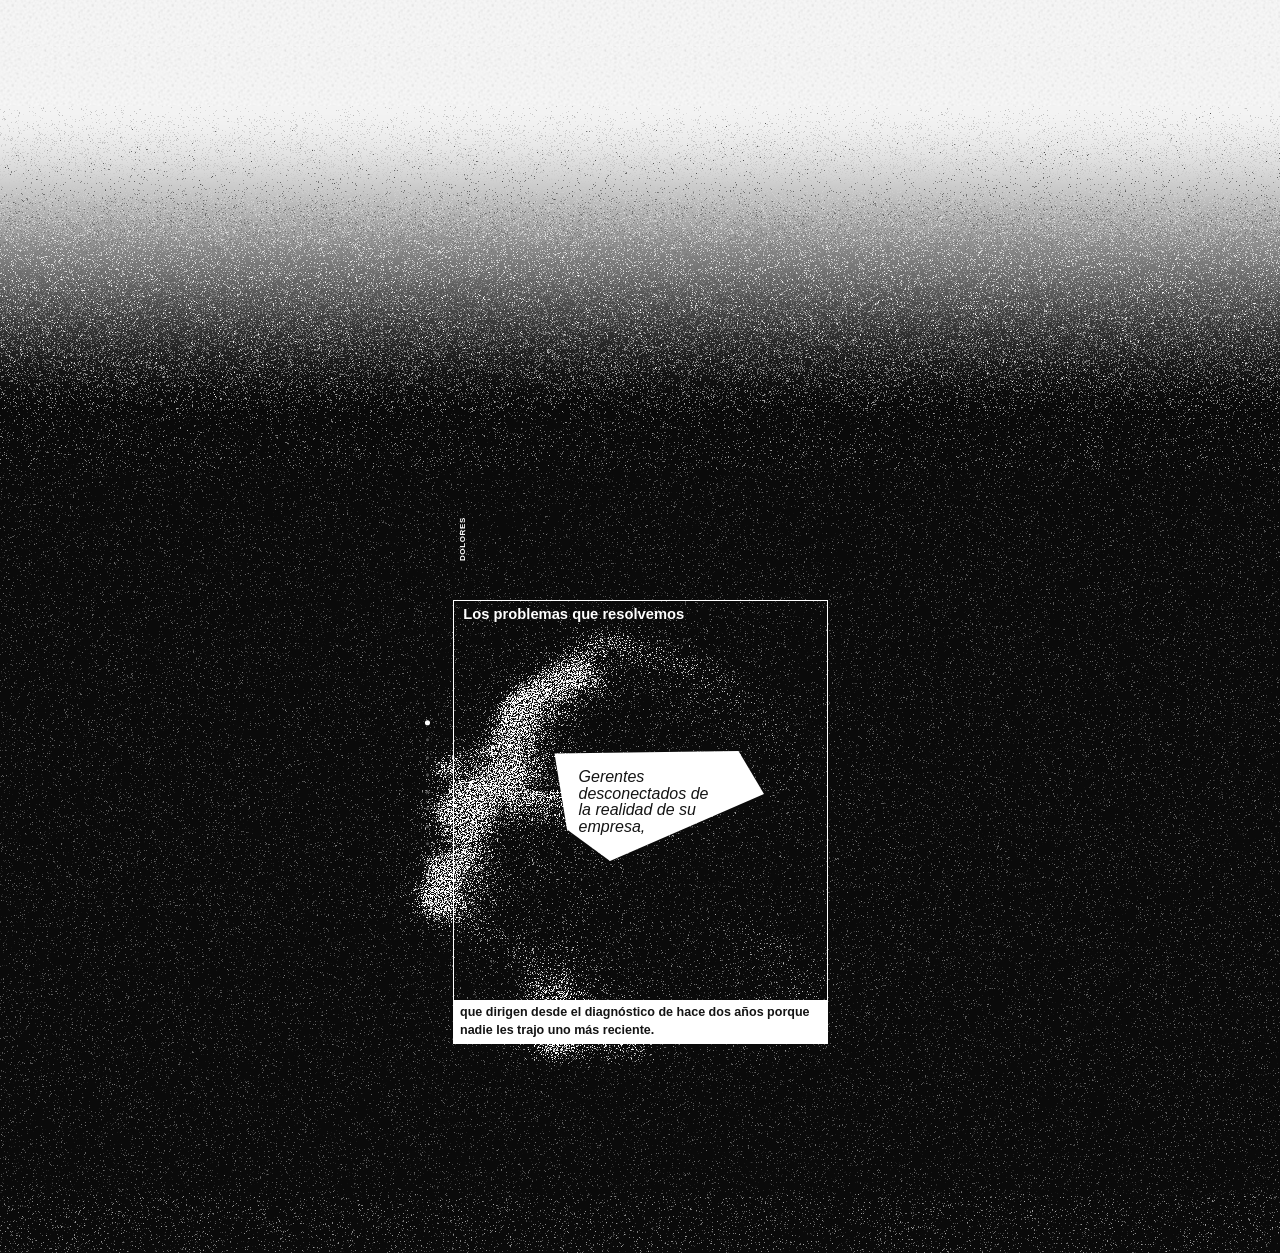
==== commit 23f65fba: "La mano rehecha: dos cintas que se cruzan y un campo que repele el texto Según mano3. El titular cru" ====
--- a/index.html
+++ b/index.html
@@ -121,40 +121,41 @@
        se recorre, igual que en la sección del gato. -->
   <!-- El bloque alto es pista de scroll; la escena queda anclada mientras
        se recorre. Diagramación tomada de AuguriositeDesktop/Mobile. -->
+  <!-- La mano queda anclada y, al recorrer la sección, el titular cruza de
+       derecha a izquierda y las fases de izquierda a derecha. La mano tiene un
+       campo que repele y deforma las letras que se le acercan, así que ningún
+       texto llega a tocarla. -->
   <section class="quehace" id="quehace">
     <div class="quehace__fijo">
       <div class="quehace__marco">
         <canvas class="quehace__canvas" id="mano" aria-hidden="true"></canvas>
 
-        <p class="quehace__seccion" aria-hidden="true">QUE</p>
-        <p class="quehace__rotulo" aria-hidden="true">COMO LO HACEMOS</p>
-
-        <div class="quehace__titular">
-          <p class="quehace__frase" id="quehaceFrase">
-              <span class="sr-only">Usamos tecnología para orquestar conversaciones profundas que revelan conocimiento.</span>
-              <span class="quehace__frase-slot" aria-hidden="true">
-                <span class="quehace__frase-sizer">Usamos tecnología para orquestar conversaciones profundas que revelan conocimiento.</span>
-                <span class="quehace__frase-live"><span id="quehaceFraseTexto"></span><i class="quehace__caret" id="quehaceCaret"></i></span>
-              </span>
-            </p>
+        <p class="quehace__progreso" id="quehaceProgreso" aria-hidden="true">0%</p>
+
+        <!-- El titular: una sola línea que cruza el ancho. -->
+        <div class="quehace__pista quehace__pista--titular" aria-hidden="true">
+          <h2 class="quehace__titular" id="quehaceTitular"></h2>
         </div>
-
-        <p class="quehace__indice" id="quehaceIndice" aria-hidden="true">01</p>
-
-        <div class="quehace__tarjeta">
-          <div class="hitos__panel" id="hitosPanel">
-            <p class="hito__desc" data-n="0"><b class="hito__clave">Conversación_</b>define las reglas del diálogo antes de construir nada: profundidad, contraste de ideas, ausencia de sesgo y capacidad de generar revelaciones reales, apoyada en cuestionamiento crítico y en imágenes o historias en vez de preguntas cerradas. Este diseño es el que luego le dicta al chatbot cómo comportarse.</p>
-            <p class="hito__desc" data-n="1"><b class="hito__clave">Captura_</b>es la implementación concreta de esas reglas: el chatbot que efectivamente conversa con las personas y guarda cada intercambio en Supabase, organizado por sesión. Su función es estrictamente recolectora; no interpreta ni analiza nada, solo asegura que la conversación quede registrada con fidelidad.</p>
-            <p class="hito__desc" data-n="2"><b class="hito__clave">Análisis_</b>toma esas conversaciones almacenadas y las procesa con IA para extraer insights estructurados: encuentra patrones, contrasta respuestas entre participantes y filtra ruido, hasta llegar a los hallazgos que explican qué es la organización, por qué es valiosa y en qué es distinta a otras.</p>
-            <p class="hito__desc" data-n="3"><b class="hito__clave">Visualización_</b>traduce esos insights en formatos gráficos predefinidos (nubes de puntos, grafos, mapas de calor, cronogramas, entre otros), usando specs ya probadas en proyectos anteriores en vez de generar cada vez un diseño desde cero. El resultado final es una sesión visual personalizada que la organización puede leer de un vistazo, cerrando el ciclo que empezó con una simple conversación de chat.</p>
+        <p class="sr-only" id="quehaceTitularSR"></p>
+
+        <!-- Las fases: una cinta que viaja en sentido contrario. El orden del
+             DOM es 1,2,3,4 y se invierte visualmente con row-reverse, para que
+             la primera en entrar sea Conversación aunque la cinta vaya hacia
+             la derecha. -->
+        <div class="quehace__pista quehace__pista--fases">
+          <div class="quehace__fases" id="quehaceFases">
+            <p class="quehace__fase" data-n="0"></p>
+            <p class="quehace__fase" data-n="1"></p>
+            <p class="quehace__fase" data-n="2"></p>
+            <p class="quehace__fase" data-n="3"></p>
           </div>
         </div>
 
         <nav class="hitos" id="hitos" aria-label="Fases del proceso">
-            <button type="button" class="hito" data-n="0">Conversación</button>
-            <button type="button" class="hito" data-n="1">Captura</button>
-            <button type="button" class="hito" data-n="2">Análisis</button>
-            <button type="button" class="hito" data-n="3">Visualización</button>
+          <button type="button" class="hito" data-n="0">Conversación</button>
+          <button type="button" class="hito" data-n="1">Captura</button>
+          <button type="button" class="hito" data-n="2">Análisis</button>
+          <button type="button" class="hito" data-n="3">Visualización</button>
         </nav>
       </div>
     </div>
--- a/style.css
+++ b/style.css
@@ -4,6 +4,12 @@
   /* proporciones tomadas de Auguriositeok.png */
   --logo-y: 19.2%;
   --tagline-y: 49.6%;   /* header3.png la centra verticalmente */
+  /* Margen izquierdo único: lo comparten el interruptor de idioma, el rótulo
+     vertical y la cita. Si cambia, se mueven los tres a la vez. */
+  --margen: clamp(18px, 2.1vw, 44px);
+  /* Diámetro del punto de menú. Lo comparte el interruptor de idioma, que en
+     móvil toma esa misma altura para que los dos centros coincidan. */
+  --bolita: clamp(15px, 4.4vw, 22px);
 }
 
 * { box-sizing: border-box; }
@@ -98,18 +104,27 @@
 /* ---- pie del header ---- */
 .header__seccion {
   position: absolute;
-  left: 2%;
+  left: var(--margen);
   bottom: 2.4%;
   margin: 0;
   writing-mode: vertical-rl;
   transform: rotate(180deg);
+  /* En escritura vertical el interlineado es el ancho de la caja: a 1 la caja
+     se ciñe al texto. Aun así los glifos girados quedan centrados sobre la
+     línea base central, así que la tinta cae un poco por dentro; el margen
+     negativo la devuelve al borde. Va en em para que aguante cualquier
+     tamaño. */
+  line-height: 1;
+  margin-left: -0.15em;
   font-size: max(9px, 0.7vw);
   font-weight: 700;
   letter-spacing: 0.16em;
   color: #fff;
 }
 
-/* el testimonio, centrado abajo */
+/* El testimonio, centrado abajo. Entra solo, dos segundos después de cargar y
+   con un fundido muy lento: no compite con el logo ni con la frase, que ya
+   están escribiéndose. Va en CSS y no en JS porque no depende de nada más. */
 .header__cita {
   position: absolute;
   left: 50%;
@@ -118,11 +133,22 @@
   width: 40.2%;
   margin: 0;
   text-align: center;
+  opacity: 0;
+  animation: cita-entra 4.5s ease-in-out 2s forwards;
+}
+
+@keyframes cita-entra {
+  from { opacity: 0; }
+  to   { opacity: 1; }
+}
+
+@media (prefers-reduced-motion: reduce) {
+  .header__cita { opacity: 1; animation: none; }
 }
 
 .header__cita p {
   margin: 0;
-  font-size: max(10px, 0.62vw);
+  font-size: max(9px, 0.57vw);
   font-weight: 700;
   line-height: 1.4;
   color: #fff;
@@ -204,17 +230,16 @@
 }
 
 /* ================= sección "qué hace" =================
-   Marco de referencia 2560 x 1741 (proporción 1.470), tomado del mockup.
-   .quehace es pista de scroll; .quehace__fijo se ancla al recorrerla. */
+   Medidas de mano3.png (2560 x 1560) y mano3mobile.png (984 x 1578).
+
+   La mano se queda quieta en el centro y los textos la cruzan: el titular de
+   derecha a izquierda y las fases de izquierda a derecha. Cada pista recorta
+   por los lados; lo que se mueve es su contenido. */
 
 .quehace {
   position: relative;
-  height: 520svh;
+  height: 620svh;
   background: #eee url('textura-papel.jpg') repeat;
-  /* La baldosa mide 160 px reales. Mostrada a 160 px CSS, en una pantalla
-     DPR 2 se amplía al doble y cada píxel de ruido pasa a ser un bloque de
-     2x2: eso es lo que se veía pixelado. A 80 px cae 1:1 en pantallas de
-     doble densidad y el grano vuelve a ser de un píxel. */
   background-size: 80px 80px;
 }
 
@@ -230,11 +255,9 @@
 
 .quehace__marco {
   position: relative;
-  aspect-ratio: 2560 / 1741;
-  width: min(100%, calc(100svh * 2560 / 1741));
-  max-height: 100%;
+  width: 100%;
+  height: 100%;
   color: #141414;
-  container-type: inline-size;
 }
 
 .quehace__canvas {
@@ -245,174 +268,112 @@
   display: block;
 }
 
-/* rótulos de margen */
-.quehace__seccion,
-.quehace__rotulo {
-  position: absolute;
-  margin: 0;
-  font-size: max(9px, 0.7cqw);
-  font-weight: 700;
-  letter-spacing: 0.16em;
-}
-
-.quehace__seccion { left: 14.1%; top: 14.9%; }
-
-.quehace__rotulo {
-  left: 14.1%;
-  top: 79.3%;
-  writing-mode: vertical-rl;
-  transform: rotate(180deg);
-}
-
-/* El titular va sobre una caja blanca translúcida: la mano se ve por debajo,
-   como en el mockup. */
-.quehace__titular {
-  position: absolute;
-  left: 20.3%;
-  right: 48.9%;
-  top: 14.4%;
-  background: rgba(255, 255, 255, 0.62);
-  padding: 0.55em 0.7em 0.8em;
-  font-size: max(15px, 2.93cqw);
-  line-height: 1.3;
-}
-
-.quehace__frase {
-  margin: 0;
-  font-weight: 400;
-  letter-spacing: 0.005em;
-  opacity: 0;
-  transition: opacity 0.55s ease;
-}
-
-.quehace__frase.is-in { opacity: 1; }
-
-/* el índice de la fase, arriba y a la derecha de la tarjeta */
-.quehace__indice {
-  position: absolute;
-  right: 11%;
-  top: 37.6%;
-  margin: 0;
-  font-size: max(9px, 0.78cqw);
+/* el porcentaje recorrido, en el canal izquierdo */
+.quehace__progreso {
+  position: absolute;
+  left: var(--margen);
+  top: 49.5%;
+  transform: translateY(-50%);
+  margin: 0;
+  font-size: max(10px, 0.7vw);
   font-variant-numeric: tabular-nums;
-}
-
-/* El mockup la dibuja de 71.5% a 89%, pero con estos textos —bastante más
-   largos que los de la maqueta— la cuarta fase llegaba a rozar las píldoras.
-   Se corre el borde izquierdo para que las líneas sean más largas y el
-   bloque más bajo; el derecho queda donde lo marca el mockup. */
-.quehace__tarjeta {
-  position: absolute;
-  left: 65%;
-  right: 11%;
-  top: 43.8%;
-  background: #fff;
-  padding: 1.5em 1.6em;
-  font-size: max(12px, 1.1cqw);
-  opacity: 0;
-  transition: opacity 0.45s ease;
-}
-
-.quehace__tarjeta.is-in { opacity: 1; }
-
-/* las fases se reemplazan: apiladas, con la altura fijada por JS */
-.hitos__panel {
-  position: relative;
-  transition: height 0.5s cubic-bezier(0.33, 0.9, 0.4, 1);
-}
-
-.hito__desc {
-  position: absolute;
-  top: 0;
+  letter-spacing: 0.04em;
+}
+
+/* ---- las dos pistas ---- */
+.quehace__pista {
+  position: absolute;
   left: 0;
   right: 0;
-  margin: 0;
-  line-height: 1.5;          /* interlineado de párrafo al 150% */
-  opacity: 0;
-  transition: opacity 0.4s ease;
-}
-
-.hito__desc.is-in { opacity: 1; transition-delay: 0.15s; }
-
-/* la clave abre el párrafo, con un salto marcado antes del texto */
-.hito__clave {
-  font-style: italic;
-  font-weight: 700;
-  font-size: 0.7em;
-  margin-right: 3.2em;
+  overflow: hidden;
+  /* el contenido se sale por los lados a propósito */
+  pointer-events: none;
+}
+
+.quehace__pista--titular { top: 6%; height: 26%; }
+.quehace__pista--fases   { top: 60%; height: 24%; }
+
+.quehace__titular {
+  position: absolute;
+  left: 0;
+  top: 0;
+  margin: 0;
   white-space: nowrap;
-}
-
-/* las cuatro fases, como píldoras en el borde inferior */
+  font-size: 17.9vw;      /* 458 px sobre 2560, como en la maqueta */
+  font-weight: 400;
+  letter-spacing: -0.02em;
+  line-height: 1;
+  will-change: transform;
+}
+
+.quehace__fases {
+  position: absolute;
+  left: 0;
+  top: 0;
+  display: flex;
+  /* el DOM va 1,2,3,4 y se invierte aquí: la cinta viaja a la derecha, así
+     que la fase que entra primero tiene que ser la que queda más a la derecha */
+  flex-direction: row-reverse;
+  align-items: flex-start;
+  gap: 12vw;
+  will-change: transform;
+}
+
+.quehace__fase {
+  flex: 0 0 auto;
+  width: 24.8vw;          /* 636 px sobre 2560 */
+  margin: 0;
+  font-size: max(11px, 0.86vw);
+  line-height: 1.5;
+  text-indent: 6.5em;     /* la maqueta sangra la primera línea */
+}
+
+/* Cada letra va en su propio span para poder empujarla. Se agrupan por
+   palabra para que el salto de línea siga cayendo donde debe.
+
+   text-indent se hereda y se aplica a la primera línea de cada contenedor de
+   bloque. Un inline-block lo es: sin anularlo, cada letra sangraba su propia
+   línea y acababa midiendo 6.5em de ancho. */
+.quehace__fase .pal,
+.quehace__titular .pal { display: inline-block; white-space: nowrap; text-indent: 0; }
+
+.quehace__fase .let,
+.quehace__titular .let {
+  display: inline-block;
+  text-indent: 0;
+  will-change: transform;
+}
+
+/* ---- las píldoras ---- */
 .hitos {
   position: absolute;
-  left: 36.2%;
-  right: 31.6%;
-  top: 88.7%;
+  left: 50%;
+  top: 94.3%;
+  transform: translate(-50%, -50%);
   display: flex;
-  justify-content: space-between;
-  gap: 1.2%;
-  opacity: 0;
-  transition: opacity 0.5s ease;
-}
-
-.hitos.is-in { opacity: 1; }
+  gap: 1.1vw;
+  z-index: 2;
+}
 
 .hito {
   flex: 0 0 auto;
-  padding: 0.55em 1.5em;
+  padding: 0.75em 1.9em;
   border: 0;
   border-radius: 999px;
-  background: rgba(255, 255, 255, 0.72);
+  background: #141414;
   font: inherit;
-  font-size: max(10px, 0.94cqw);
-  color: #141414;
+  font-size: max(9px, 0.62vw);
+  color: #f2f2f2;
   cursor: pointer;
-  opacity: 0.55;
-  transition: opacity 0.35s ease, background 0.35s ease;
-}
-
-.hito:hover { opacity: 0.85; }
-
-.hito.is-activo {
-  opacity: 1;
-  background: #fff;
-  font-weight: 700;
-}
-
-/* El medidor oculto reserva el espacio del titular para que la caja no
-   cambie de alto mientras se teclea. Sin esta regla el medidor se dibuja
-   como texto normal y el titular aparece dos veces. */
-.quehace__frase-slot {
-  display: grid;
-  grid-template-columns: 1fr;
-  justify-items: start;
-}
-
-.quehace__frase-sizer,
-.quehace__frase-live { grid-area: 1 / 1; }
-
-.quehace__frase-sizer {
-  visibility: hidden;
-  padding-right: calc(1px + 0.06em);
-}
-
-.quehace__caret {
-  display: inline-block;
-  width: 2px;
-  height: 0.86em;
-  margin-left: 0.06em;
-  background: #141414;
-  vertical-align: -0.08em;
-  opacity: 0;
+  opacity: 0.45;
   transition: opacity 0.35s ease;
 }
 
-.quehace__caret.is-on { opacity: 1; }
-.quehace__caret.is-idle { animation: caret-blink 1.05s steps(1, end) infinite; }
+.hito:hover { opacity: 0.75; }
+.hito.is-activo { opacity: 1; }
 
 @media (prefers-reduced-motion: reduce) {
-  .quehace__caret { display: none; }
+  .hito { transition: none; }
 }
 
 /* ================= sección del gato =================
@@ -817,15 +778,16 @@
 
   /* El punto de la maqueta. Es el botón que despliega el menú, que en esta
      anchura no cabe en una fila. */
+  /* El interruptor de idioma toma este mismo top y esta misma altura, así que
+     sus centros coinciden exactamente sin calcular nada. */
   .header__menu {
     display: block;
     position: absolute;
     right: 3.2%;
     top: 1.5%;
     z-index: 3;
-    width: 4.4%;
-    min-width: 15px;
-    aspect-ratio: 1;
+    width: var(--bolita);
+    height: var(--bolita);
     padding: 0;
     border: 0;
     border-radius: 50%;
@@ -853,8 +815,14 @@
 
   .header__enlace { font-size: 13px; }
 
+  .idioma {
+    top: 1.5%;
+    height: var(--bolita);
+    transform: none;
+  }
+
   .header__cita {
-    left: 2.3%;
+    left: var(--margen);
     right: 30.5%;
     bottom: auto;
     top: 13.8%;
@@ -863,9 +831,9 @@
     text-align: left;
   }
 
-  .header__cita p { font-size: max(12px, 3.1vw); line-height: 1.45; }
-
-  .header__seccion { left: 5%; bottom: 4.1%; font-size: 9px; }
+  .header__cita p { font-size: max(11px, 2.85vw); line-height: 1.45; }
+
+  .header__seccion { left: var(--margen); bottom: 4.1%; font-size: 9px; }
 
   .header__bajar { left: 88.7%; bottom: 3.1%; width: 5.4%; }
 
@@ -874,39 +842,26 @@
   }
 
   /* ---- sección de la mano ----
-     La composición de escritorio no cabe en un móvil, así que el contenido se
-     apila: la mano en su propia banda y el texto en flujo, con cuerpo legible.
-     Pero el anclaje se mantiene, igual que en el gato: la sección se clava al
-     entrar y las cuatro fases pasan sin que la página se mueva.
-
-     El contenido apilado mide unos 700 px, así que entra en el panel. Por
-     debajo de 700 px de alto de pantalla ya no cabría, y ahí se suelta el
-     anclaje y la sección vuelve a leerse haciendo scroll (más abajo). */
-  .quehace { height: 340svh; }
+     Se apila: el titular cruza arriba, la mano ocupa el centro y la cinta de
+     fases pasa por debajo. Medidas de mano3mobile.png (984 x 1578). */
+  .quehace { height: 480svh; }
 
   .quehace__fijo {
     position: sticky;
     top: 0;
     height: 100svh;
     overflow: hidden;
-    display: grid;
-    place-items: center;
+    display: block;
     padding: 0;
   }
 
-  /* El marco pasa a ser el panel entero: la mano va a sangre por detrás y
-     todo lo demás se coloca encima, en porcentajes del panel. Las medidas
-     salen de AuguriositeMobile.png, sección de 984 x 1249. */
   .quehace__marco {
-    aspect-ratio: auto;
     width: 100%;
     height: 100%;
-    max-height: none;
     display: block;
     padding: 0;
   }
 
-  /* la mano, de fondo, como el gato y la cabeza de problemas */
   .quehace__canvas {
     position: absolute;
     inset: 0;
@@ -916,67 +871,29 @@
     margin: 0;
   }
 
-  /* El texto va encima del cúmulo. Lo que lo hace legible no es esconder la
-     mano sino las cajas que ya trae el diseño: el titular sobre blanco al
-     62%, la tarjeta sobre blanco sólido y las píldoras al 72%. Igual que en
-     escritorio. */
-  .quehace__seccion,
-  .quehace__rotulo,
-  .quehace__titular,
-  .quehace__indice,
-  .quehace__tarjeta,
-  .hitos { position: absolute; z-index: 1; }
-
-  /* Se corre a la derecha para dejarle sitio al interruptor de idioma, que va
-     fijo en esa misma esquina: con el 8% de la maqueta quedaban a 2 px. */
-  .quehace__seccion {
-    left: 14%;
-    top: 4.4%;
-    font-size: max(8px, 2.6vw);
-  }
-
-  .quehace__rotulo {
-    left: auto;
-    right: 5.5%;
-    top: 12.5%;
-    font-size: max(8px, 2.6vw);
-  }
-
-  .quehace__titular {
-    left: 4.2%;
-    right: 42.5%;
-    top: 8.2%;
-    font-size: 27px;
-    line-height: 1.22;
-    padding: 0.5em 0.55em 0.7em;
-  }
-
-  .quehace__indice {
-    left: 8%;
-    right: auto;
-    top: 62%;
-    font-size: 11px;
-  }
-
-  .quehace__tarjeta {
-    left: 25.8%;
-    right: 7.6%;
-    top: 50%;
-    font-size: 13px;
-    padding: 1.1em 1.2em;
-  }
-
-  .hito__clave { margin-right: 1.4em; font-size: 0.78em; }
+  .quehace__pista--titular { top: 5%; height: 24%; }
+  .quehace__pista--fases   { top: 62%; height: 26%; }
+
+  .quehace__titular { font-size: 42.8vw; }   /* 421 px sobre 984 */
+
+  .quehace__fases { gap: 18vw; }
+
+  .quehace__fase {
+    width: 82.6vw;
+    font-size: max(12px, 3.2vw);
+    text-indent: 5.5em;
+  }
+
+  .quehace__progreso { top: 49.5%; font-size: 10px; }
 
   .hitos {
-    left: 8.4%;
-    right: 8.3%;
-    top: 88%;
+    top: 93%;
+    width: 83.8%;
+    gap: 0;
     justify-content: space-between;
-    gap: 1.5vw;
-  }
-
-  .hito { font-size: 10px; padding: 0.45em 0.7em; }
+  }
+
+  .hito { font-size: 10px; padding: 0.7em 1.2em; }
 
   /* ---- sección del gato ----
      Mantiene el anclaje: su coreografía es el sentido de la sección. La
@@ -1124,25 +1041,15 @@
 }
 
 /* Pantallas bajas (un teléfono pequeño, o cualquiera en apaisado). La
-   composición no cambia —la mano sigue de fondo y el anclaje se mantiene—,
-   pero entre el titular y las píldoras se queda corto el hueco para la fase
-   más larga, así que se aprieta la tipografía y se sube la tarjeta.
-
-   El respaldo anterior soltaba el anclaje y devolvía el contenido al flujo.
-   Ya no sirve: con la mano de fondo los elementos van posicionados de forma
-   absoluta contra el panel, y un panel de alto automático los deja a todos
-   apilados en la misma coordenada. */
+   composición de la mano no cambia —sigue anclada, con las dos pistas
+   cruzándose—, pero se aprieta para que la cinta de fases no se coma las
+   píldoras. */
 @media (max-width: 900px) and (max-height: 700px) {
-  .quehace__titular { font-size: 22px; }
-
-  .quehace__tarjeta {
-    top: 43%;
-    font-size: 11px;
-    padding: 0.9em 1em;
-  }
-
-  .hitos { top: 90%; }
-  .hito { font-size: 9px; padding: 0.4em 0.6em; }
+  .quehace__pista--titular { top: 3%; height: 26%; }
+  .quehace__pista--fases   { top: 58%; height: 28%; }
+  .quehace__fase { font-size: 11px; }
+  .hitos { top: 92%; }
+  .hito { font-size: 9px; padding: 0.55em 0.9em; }
 }
 
 /* ---- interruptor de idioma ----
@@ -1152,10 +1059,15 @@
    y sin añadir una caja que ensucie la composición. */
 .idioma {
   position: fixed;
-  left: 18px;
-  top: 16px;
+  left: var(--margen);
+  /* mismo eje que el logo y el menú de la barra superior */
+  top: 2.5%;
+  transform: translateY(-50%);
   z-index: 50;
-  padding: 4px 3px;
+  display: flex;
+  align-items: center;
+  /* sin relleno lateral: con él la tinta caía 3 px por dentro del margen */
+  padding: 0;
   border: 0;
   background: none;
   font: inherit;
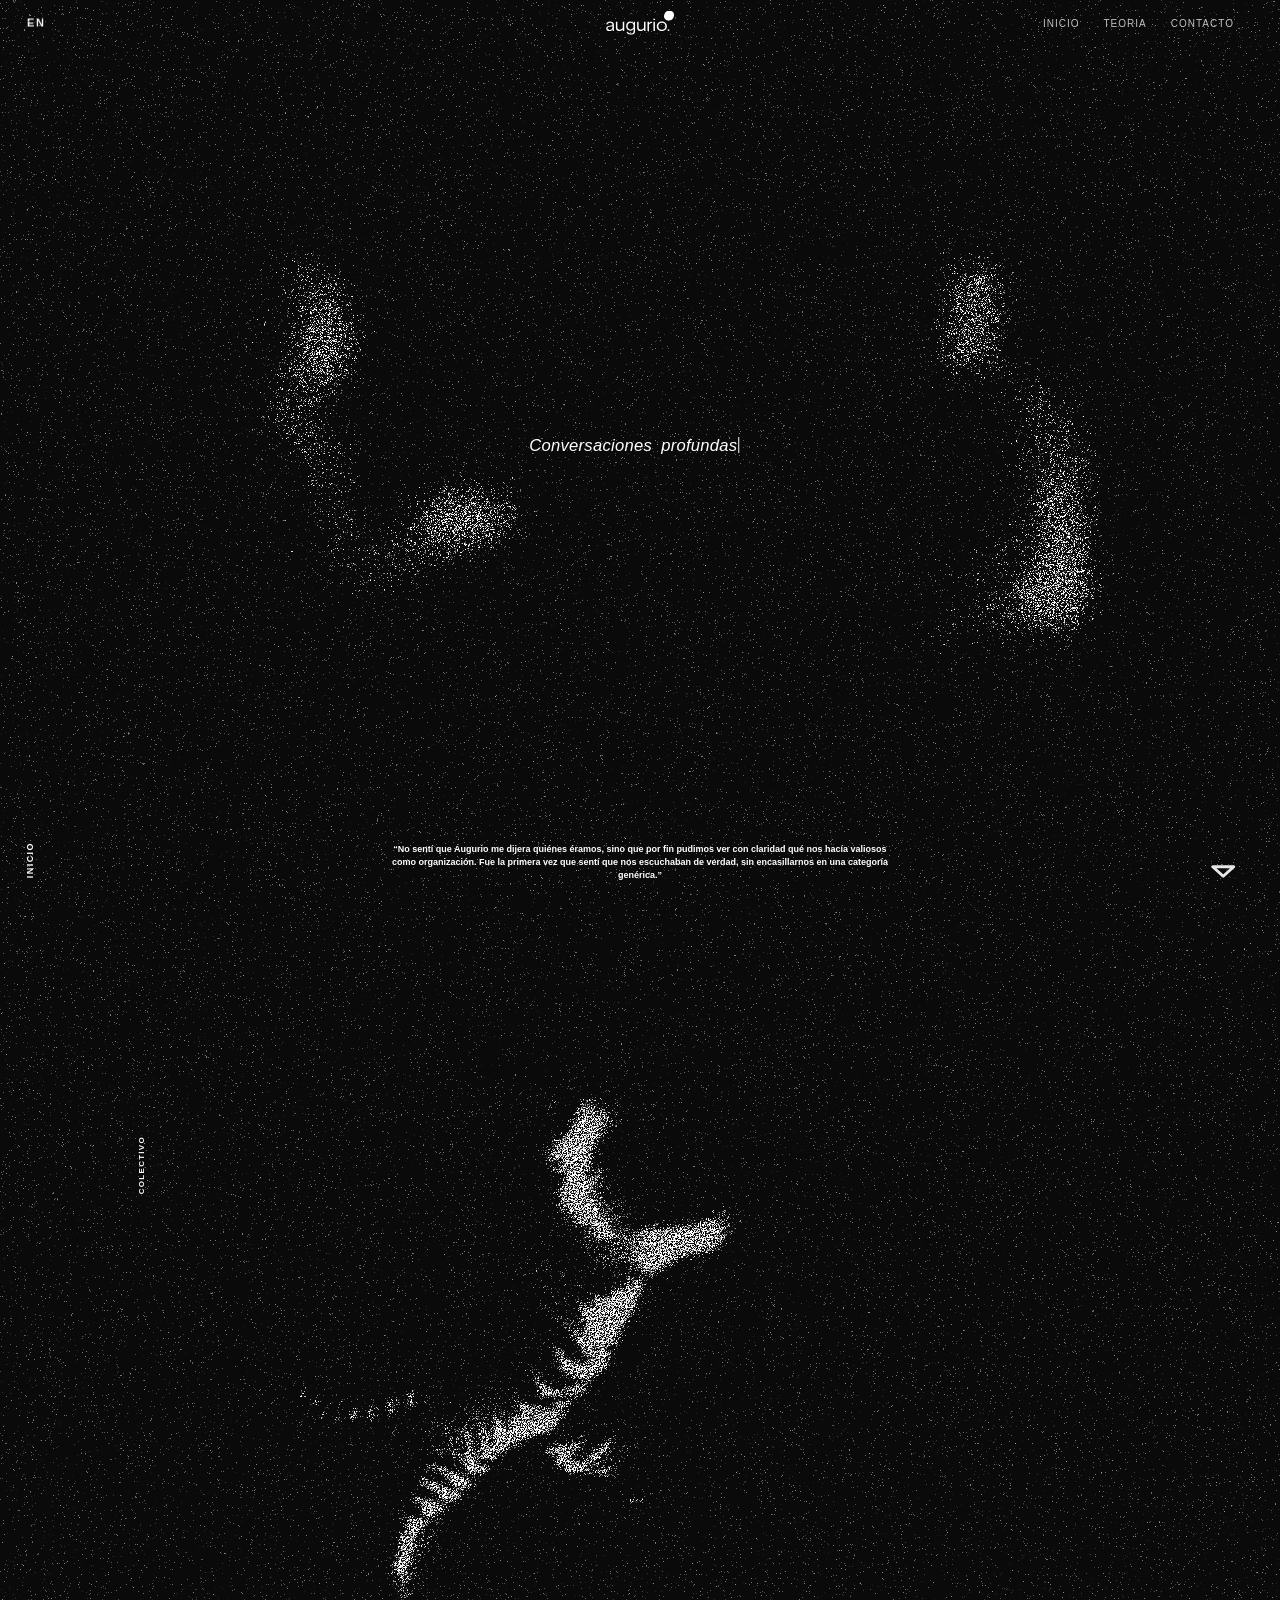
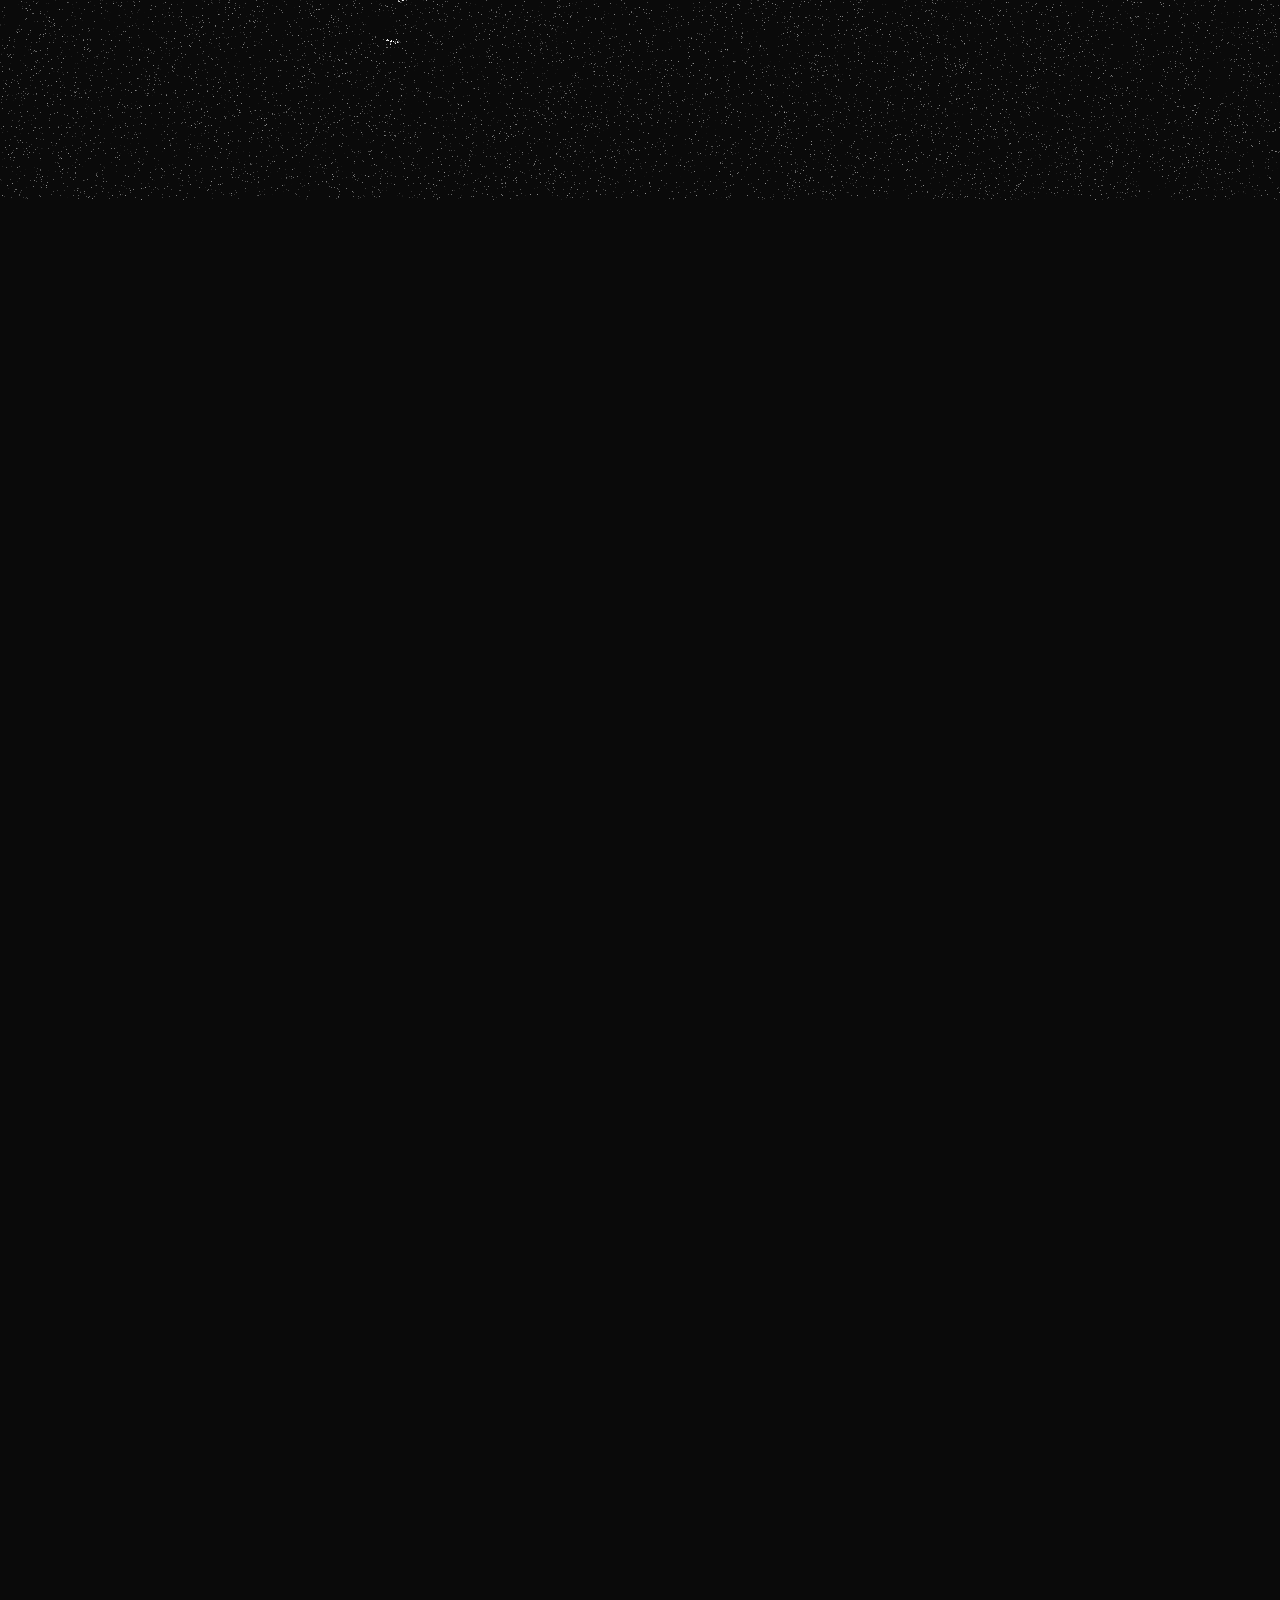
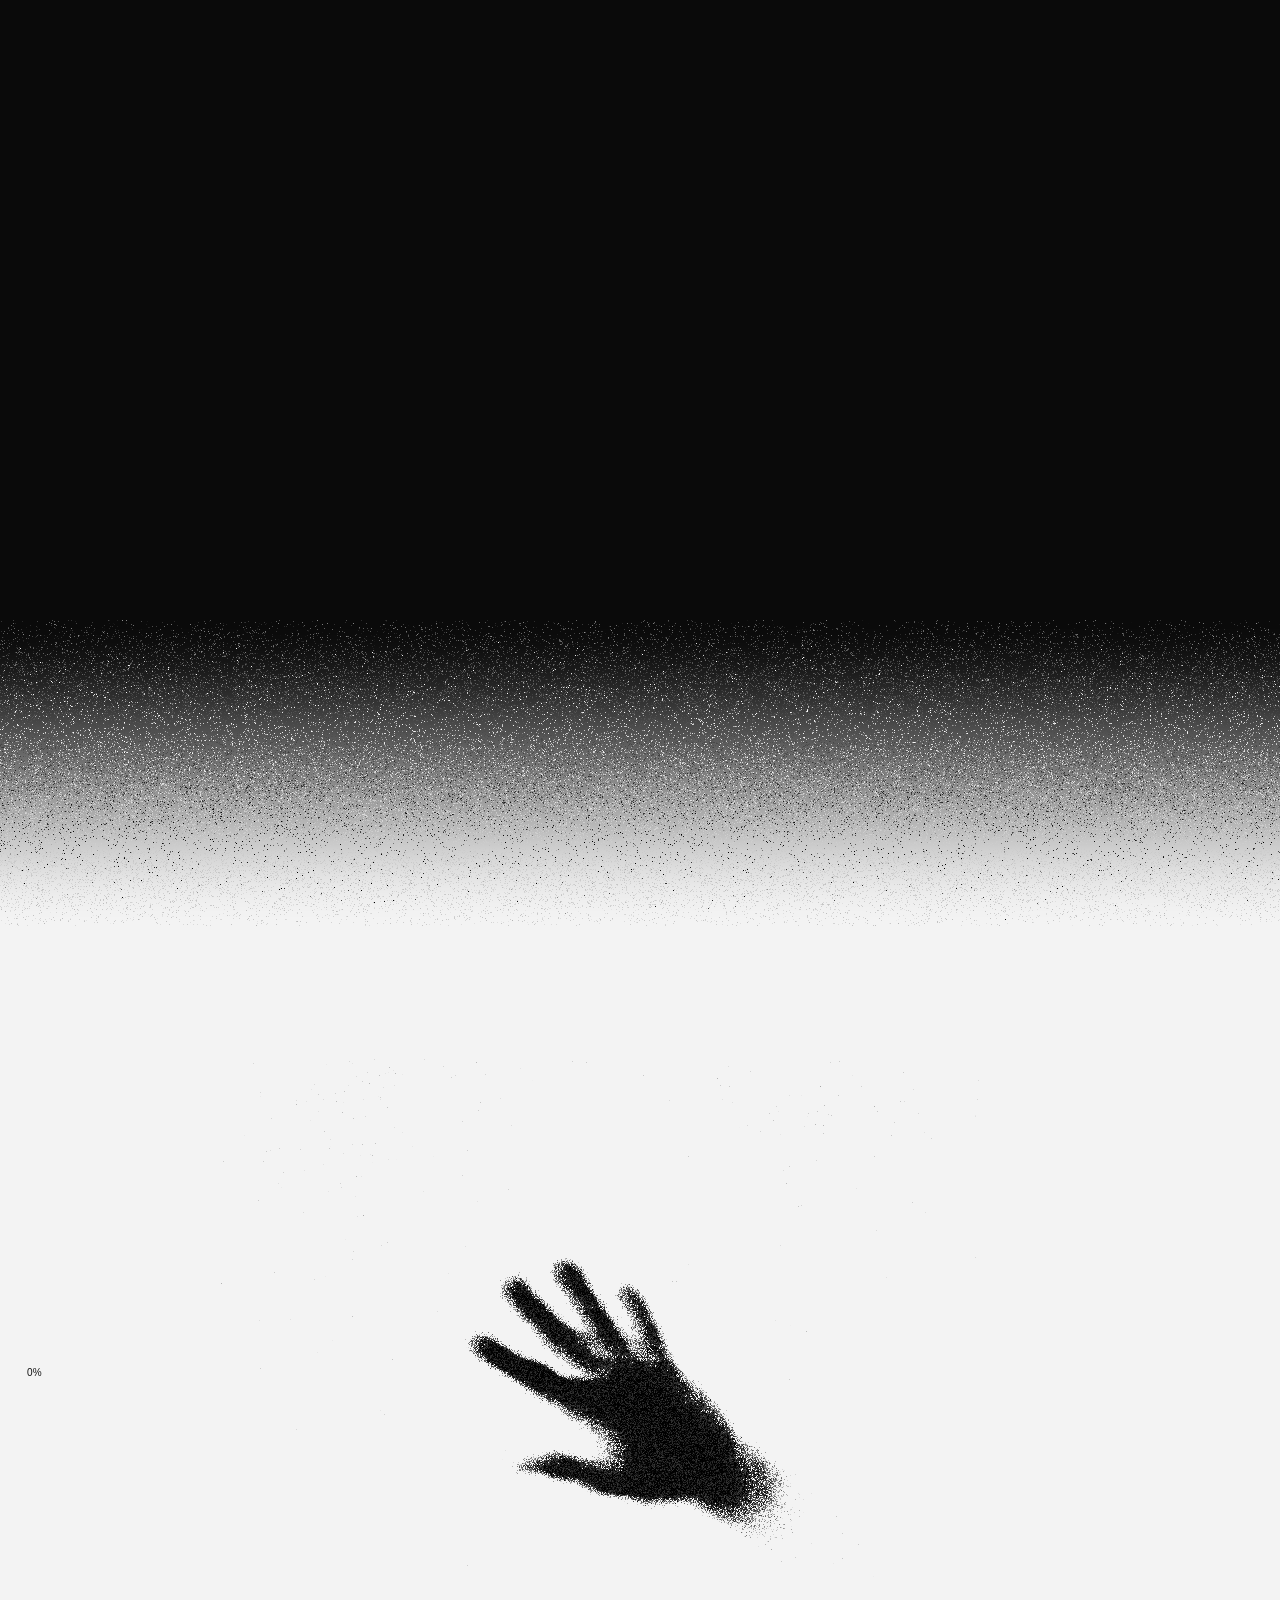
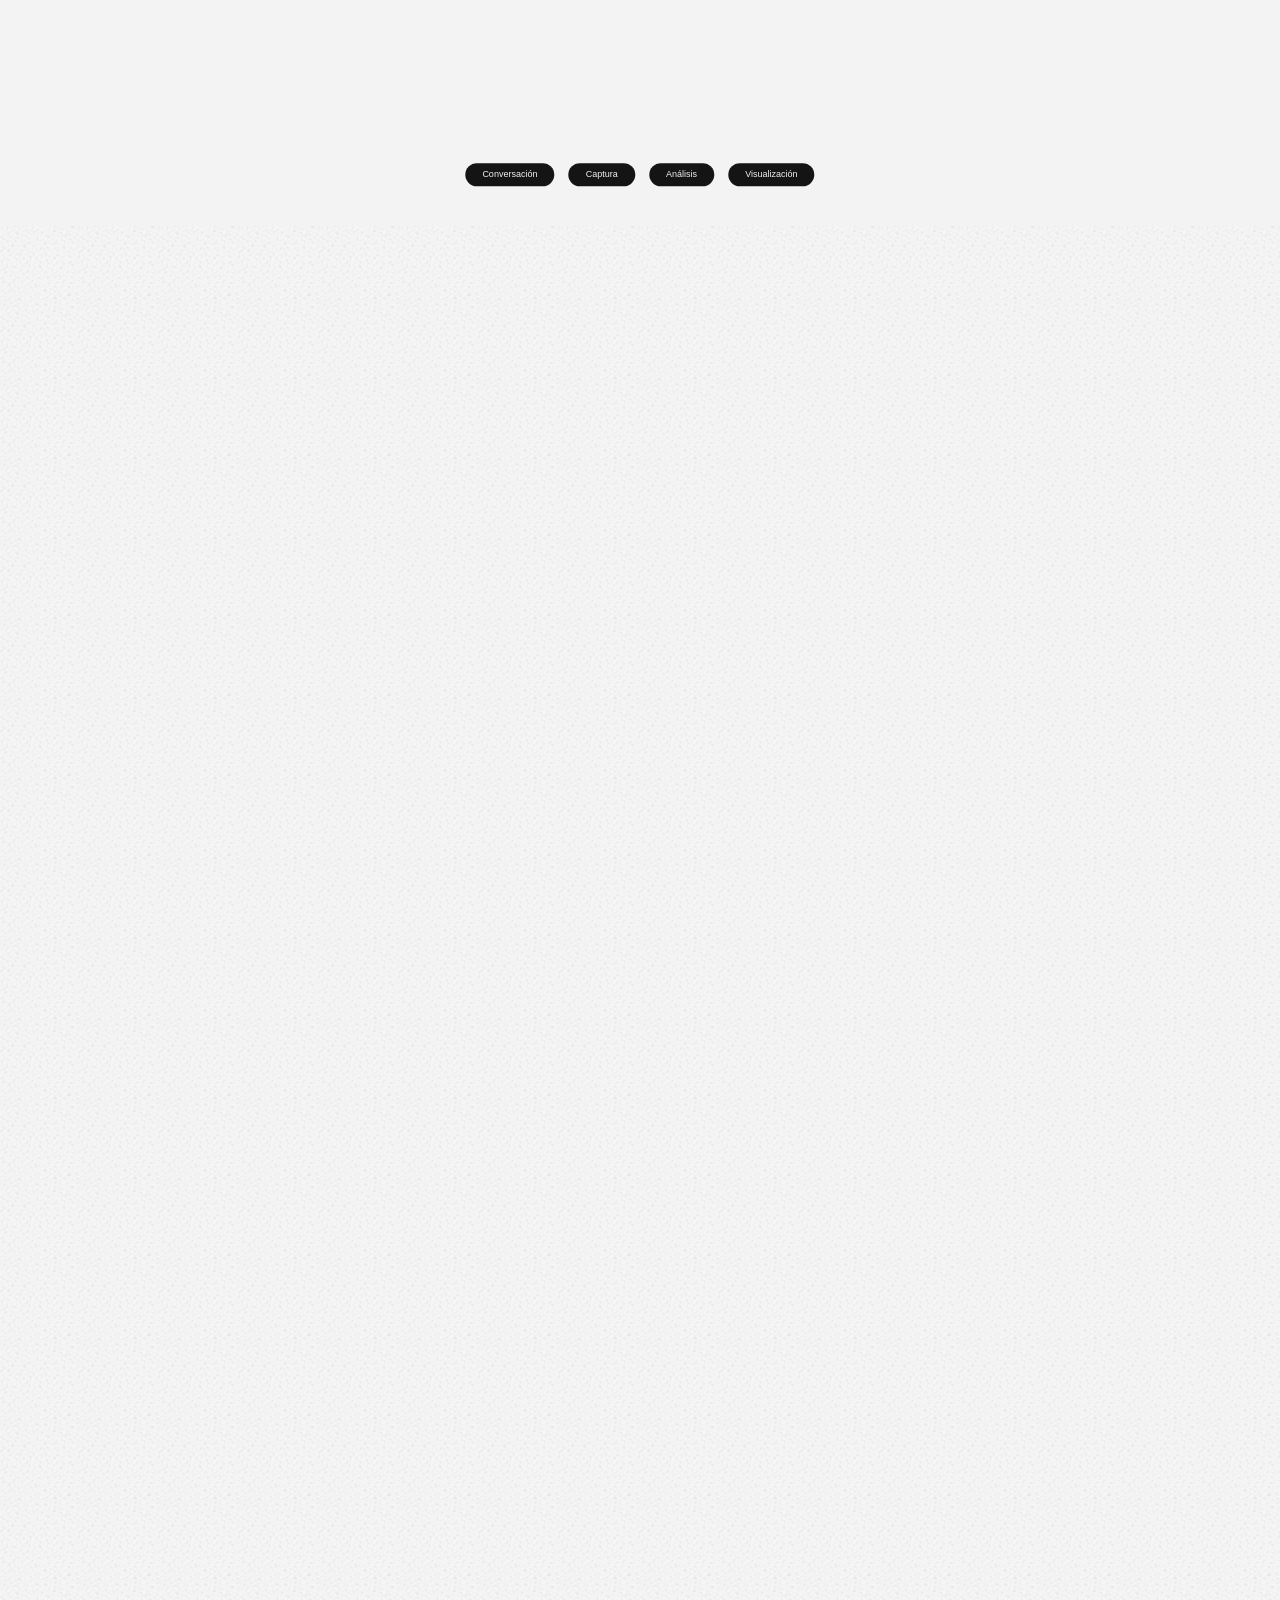
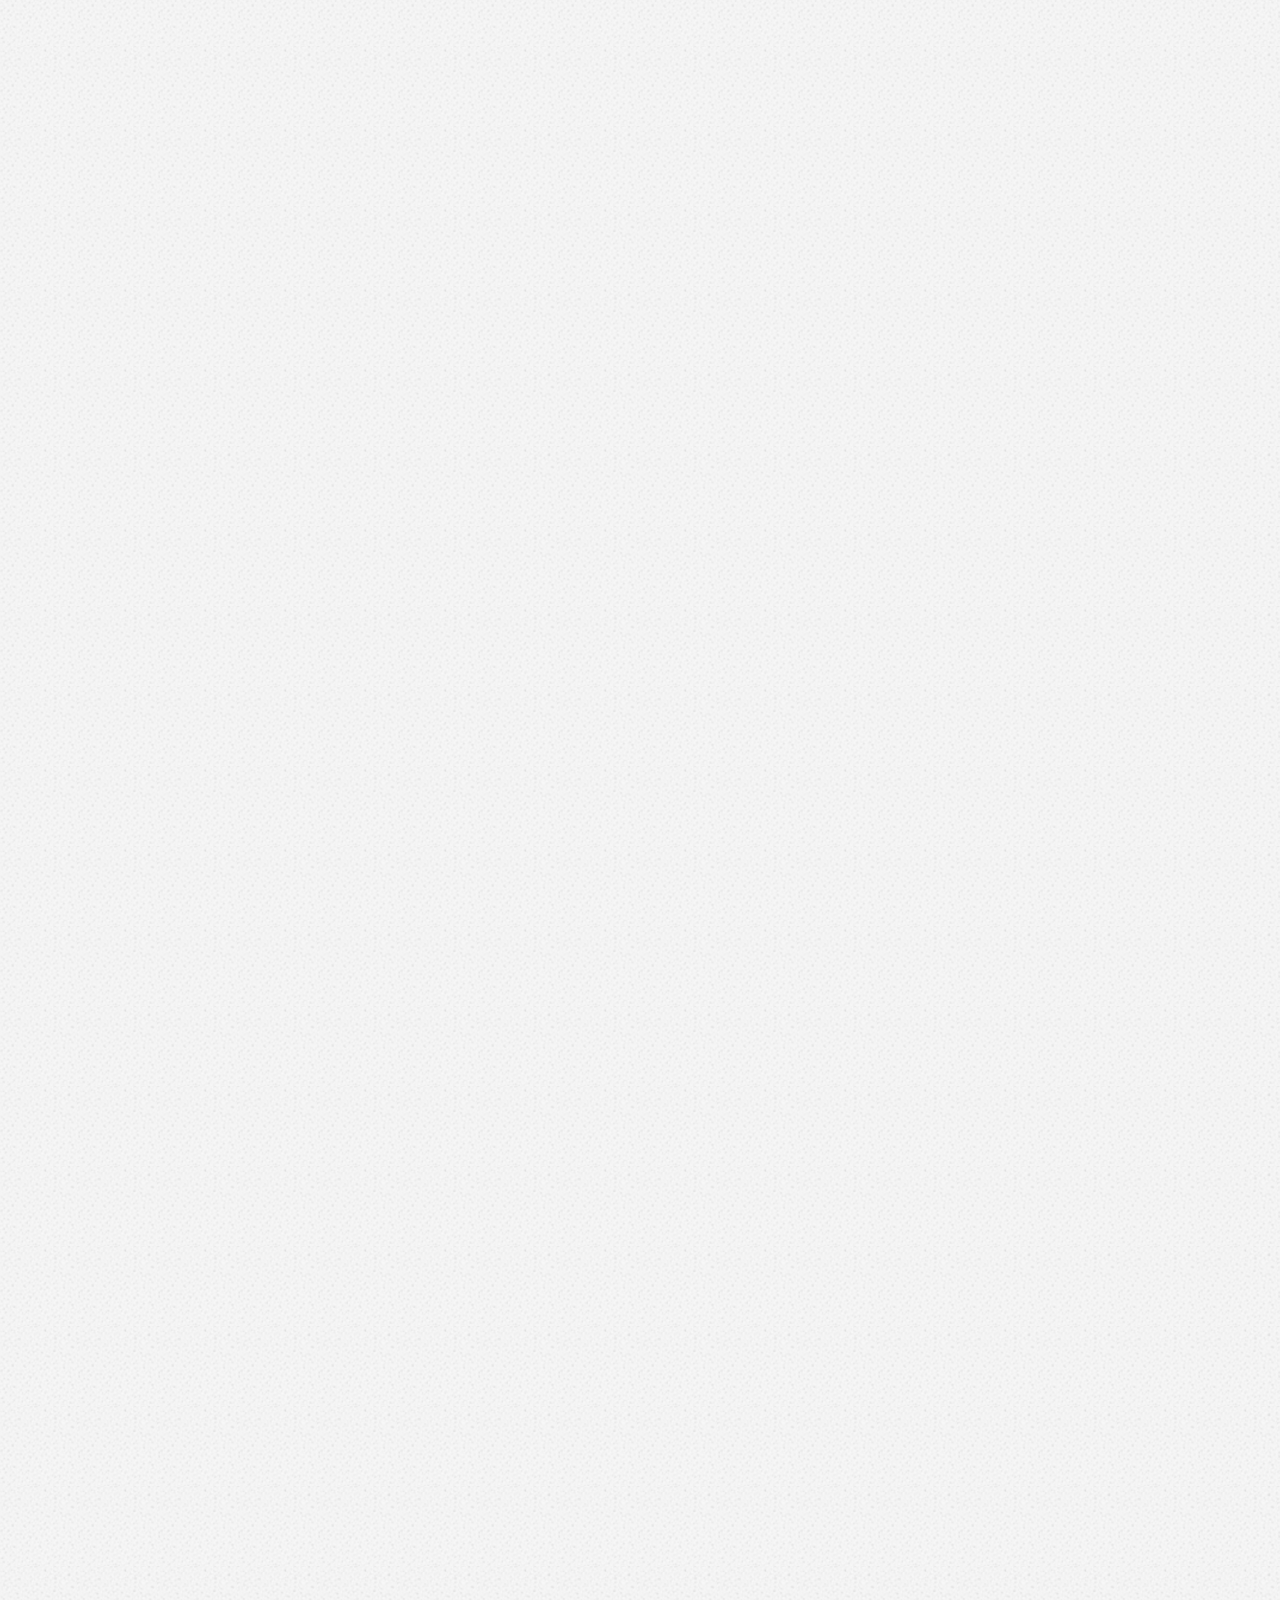
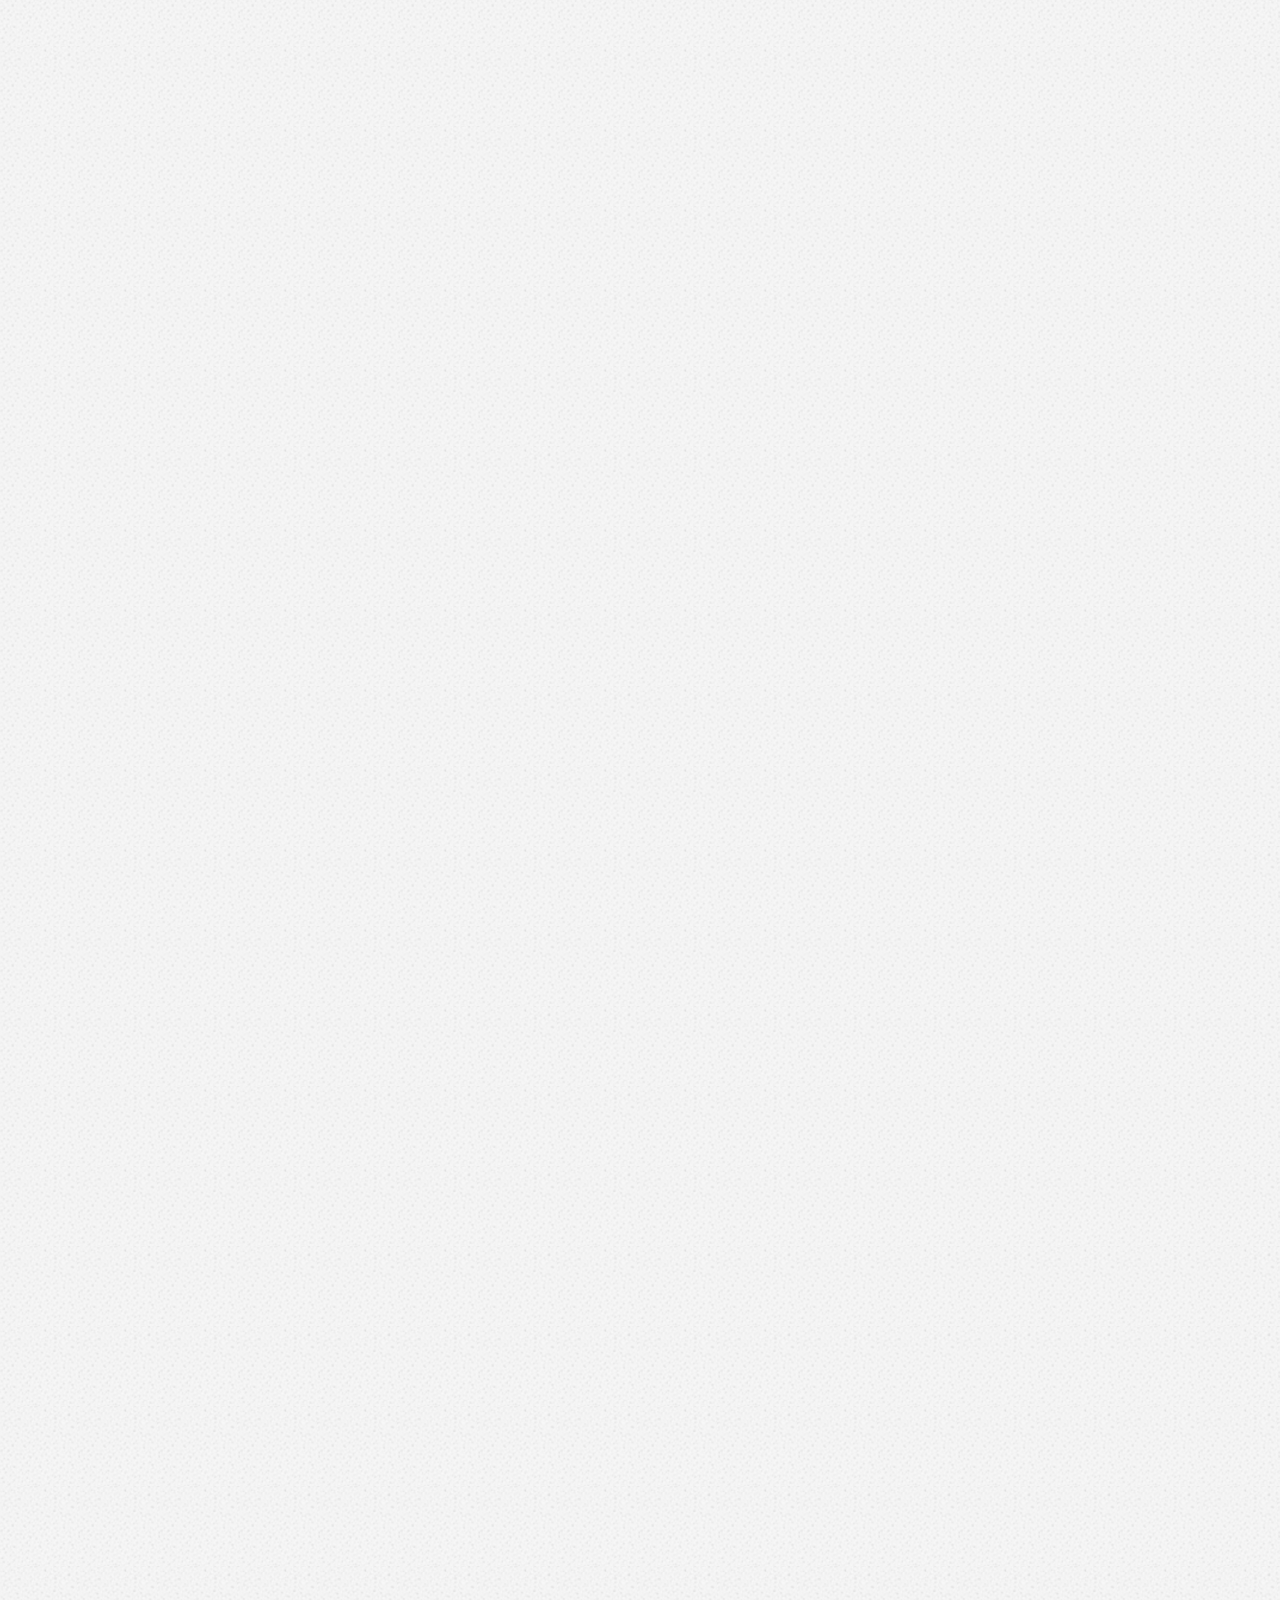
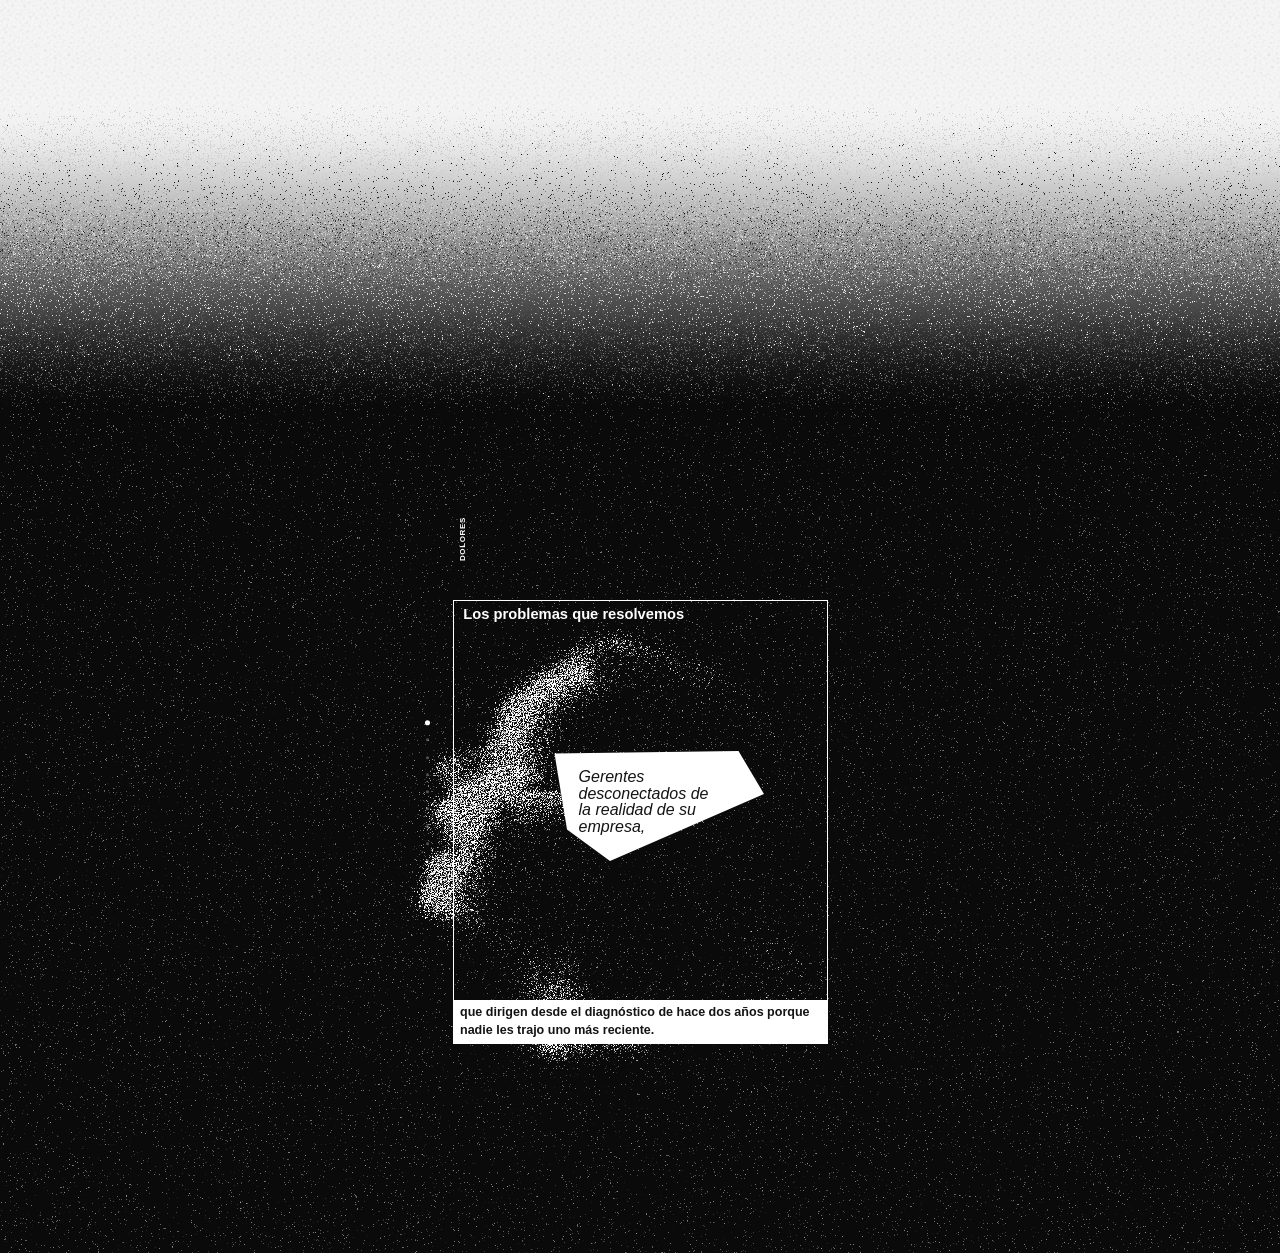
==== commit 90069efe: "El mismo grano titilante del header en todas las secciones oscuras El grano de fondo no era una capa" ====
--- a/index.html
+++ b/index.html
@@ -116,7 +116,7 @@
 
 
   <!-- del negro del gato al papel de la mano -->
-  <div class="difuminado" data-papel-a="10" data-tinta-a="125" data-dens-a="0.1" data-papel-b="243" data-tinta-b="205" data-dens-b="0.03" aria-hidden="true"><canvas></canvas></div>
+  <div class="difuminado" data-papel-a="10" data-tinta-a="78" data-dens-a="0.038" data-papel-b="243" data-tinta-b="205" data-dens-b="0.03" aria-hidden="true"><canvas></canvas></div>
   <!-- El bloque alto es pista de scroll; lo que se ve queda anclado mientras
        se recorre, igual que en la sección del gato. -->
   <!-- El bloque alto es pista de scroll; la escena queda anclada mientras
@@ -164,7 +164,7 @@
 
 
   <!-- del papel de la mano al negro de problemas -->
-  <div class="difuminado" data-papel-a="243" data-tinta-a="205" data-dens-a="0.03" data-papel-b="10" data-tinta-b="125" data-dens-b="0.1" aria-hidden="true"><canvas></canvas></div>
+  <div class="difuminado" data-papel-a="243" data-tinta-a="205" data-dens-a="0.03" data-papel-b="10" data-tinta-b="78" data-dens-b="0.038" aria-hidden="true"><canvas></canvas></div>
   <!-- Sección "problemas": corre sola. Cada cambio de frase reparte el texto
        entre el polígono y la barra inferior, y el polígono cambia de forma
        conservando sus cinco lados. -->
--- a/style.css
+++ b/style.css
@@ -1,5 +1,5 @@
 :root {
-  --bg: #000;
+  --bg: #0a0a0a;   /* el papel del motor de puntos */
   --fg: #f2f2f2;
   /* proporciones tomadas de Auguriositeok.png */
   --logo-y: 19.2%;
@@ -39,7 +39,7 @@
   height: 100svh;
   min-height: 400px;
   overflow: hidden;
-  background: #000;
+  background: #0a0a0a;
 }
 
 .header__canvas {
@@ -54,6 +54,22 @@
   position: absolute;
   inset: 0;
   z-index: 1;
+}
+
+/* El contenido del header entra cuando el campo de puntos ya está pintado:
+   primero el fondo, encima lo demás. La marca la pone app.js en <html> tras
+   el primer pintado, con un plazo de seguridad por si la imagen no llega. */
+.header__inner,
+.idioma {
+  opacity: 0;
+  transition: opacity 0.7s ease;
+}
+
+.is-listo .header__inner,
+.is-listo .idioma { opacity: 1; }
+
+@media (prefers-reduced-motion: reduce) {
+  .header__inner, .idioma { opacity: 1; transition: none; }
 }
 
 /* ---- barra superior ----
@@ -134,6 +150,12 @@
   margin: 0;
   text-align: center;
   opacity: 0;
+}
+
+/* Los dos segundos de espera cuentan desde que el header se revela, no desde
+   que carga la página: si el fondo tarda, la cita no puede haberse consumido
+   su entrada mientras estaba oculta. */
+.is-listo .header__cita {
   animation: cita-entra 4.5s ease-in-out 2s forwards;
 }
 
@@ -143,7 +165,7 @@
 }
 
 @media (prefers-reduced-motion: reduce) {
-  .header__cita { opacity: 1; animation: none; }
+  .header__cita, .is-listo .header__cita { opacity: 1; animation: none; }
 }
 
 .header__cita p {
@@ -317,6 +339,12 @@
   align-items: flex-start;
   gap: 12vw;
   will-change: transform;
+}
+
+/* la clave que abre cada fase, destacada como en la maqueta */
+.quehace__clave {
+  font-weight: 700;
+  font-size: 0.88em;
 }
 
 .quehace__fase {
@@ -386,12 +414,10 @@
 .gato {
   position: relative;
   height: 680svh;   /* el tramo de más al final sostiene la malla en pantalla */
-  background: #000 url('textura-negro.jpg') repeat;
-  /* La baldosa mide 160 px reales. Mostrada a 160 px CSS, en una pantalla
-     DPR 2 se amplía al doble y cada píxel de ruido pasa a ser un bloque de
-     2x2: eso es lo que se veía pixelado. A 80 px cae 1:1 en pantallas de
-     doble densidad y el grano vuelve a ser de un píxel. */
-  background-size: 80px 80px;
+  /* Sin baldosa: el grano lo pone el lienzo, titilando igual que en el
+     header. Este color es el papel del motor (10), así que antes de que el
+     lienzo pinte no hay salto. */
+  background: #0a0a0a;
 }
 
 .gato__fijo {
@@ -566,12 +592,10 @@
 .probs {
   position: relative;
   width: 100%;
-  background: #000 url('textura-negro.jpg') repeat;
-  /* La baldosa mide 160 px reales. Mostrada a 160 px CSS, en una pantalla
-     DPR 2 se amplía al doble y cada píxel de ruido pasa a ser un bloque de
-     2x2: eso es lo que se veía pixelado. A 80 px cae 1:1 en pantallas de
-     doble densidad y el grano vuelve a ser de un píxel. */
-  background-size: 80px 80px;
+  /* Sin baldosa: el grano lo pone el lienzo, titilando igual que en el
+     header. Este color es el papel del motor (10), así que antes de que el
+     lienzo pinte no hay salto. */
+  background: #0a0a0a;
 }
 
 /* El marco ocupa todo el ancho para que el grano del fondo llegue a los
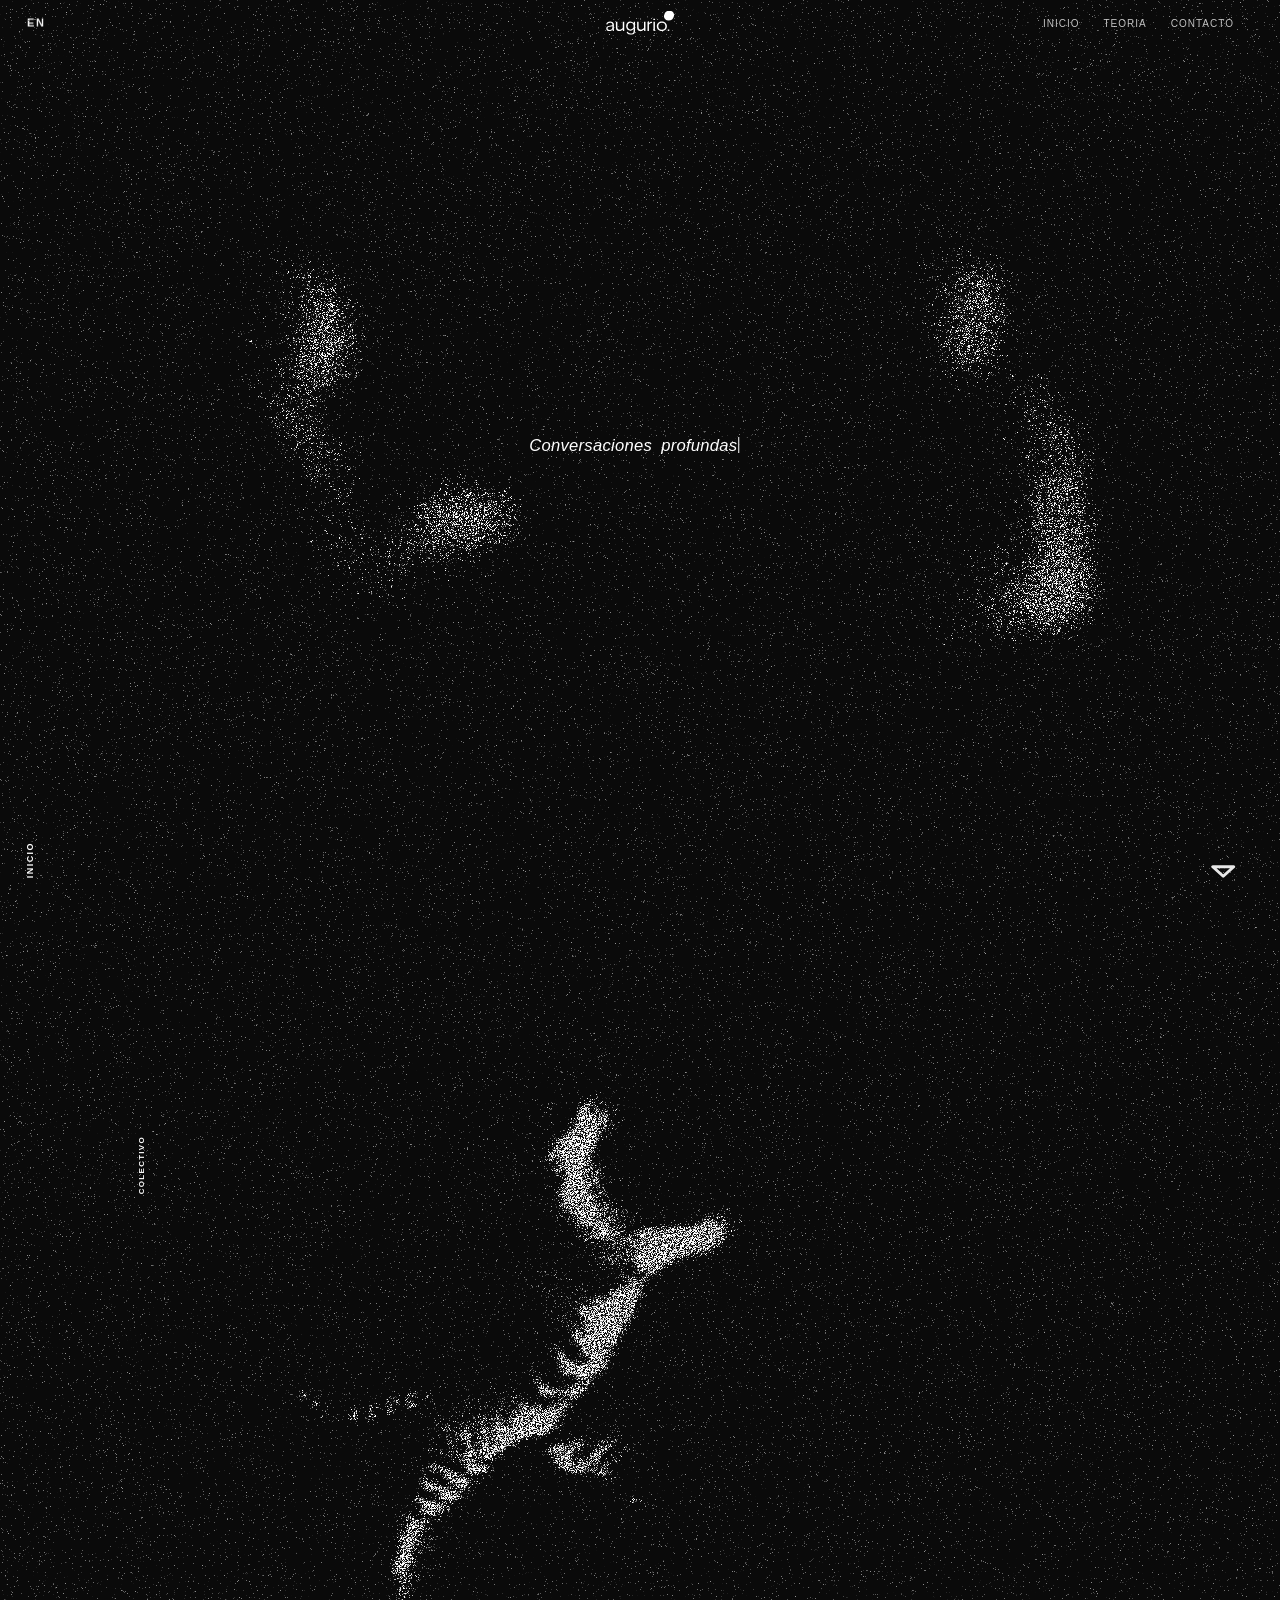
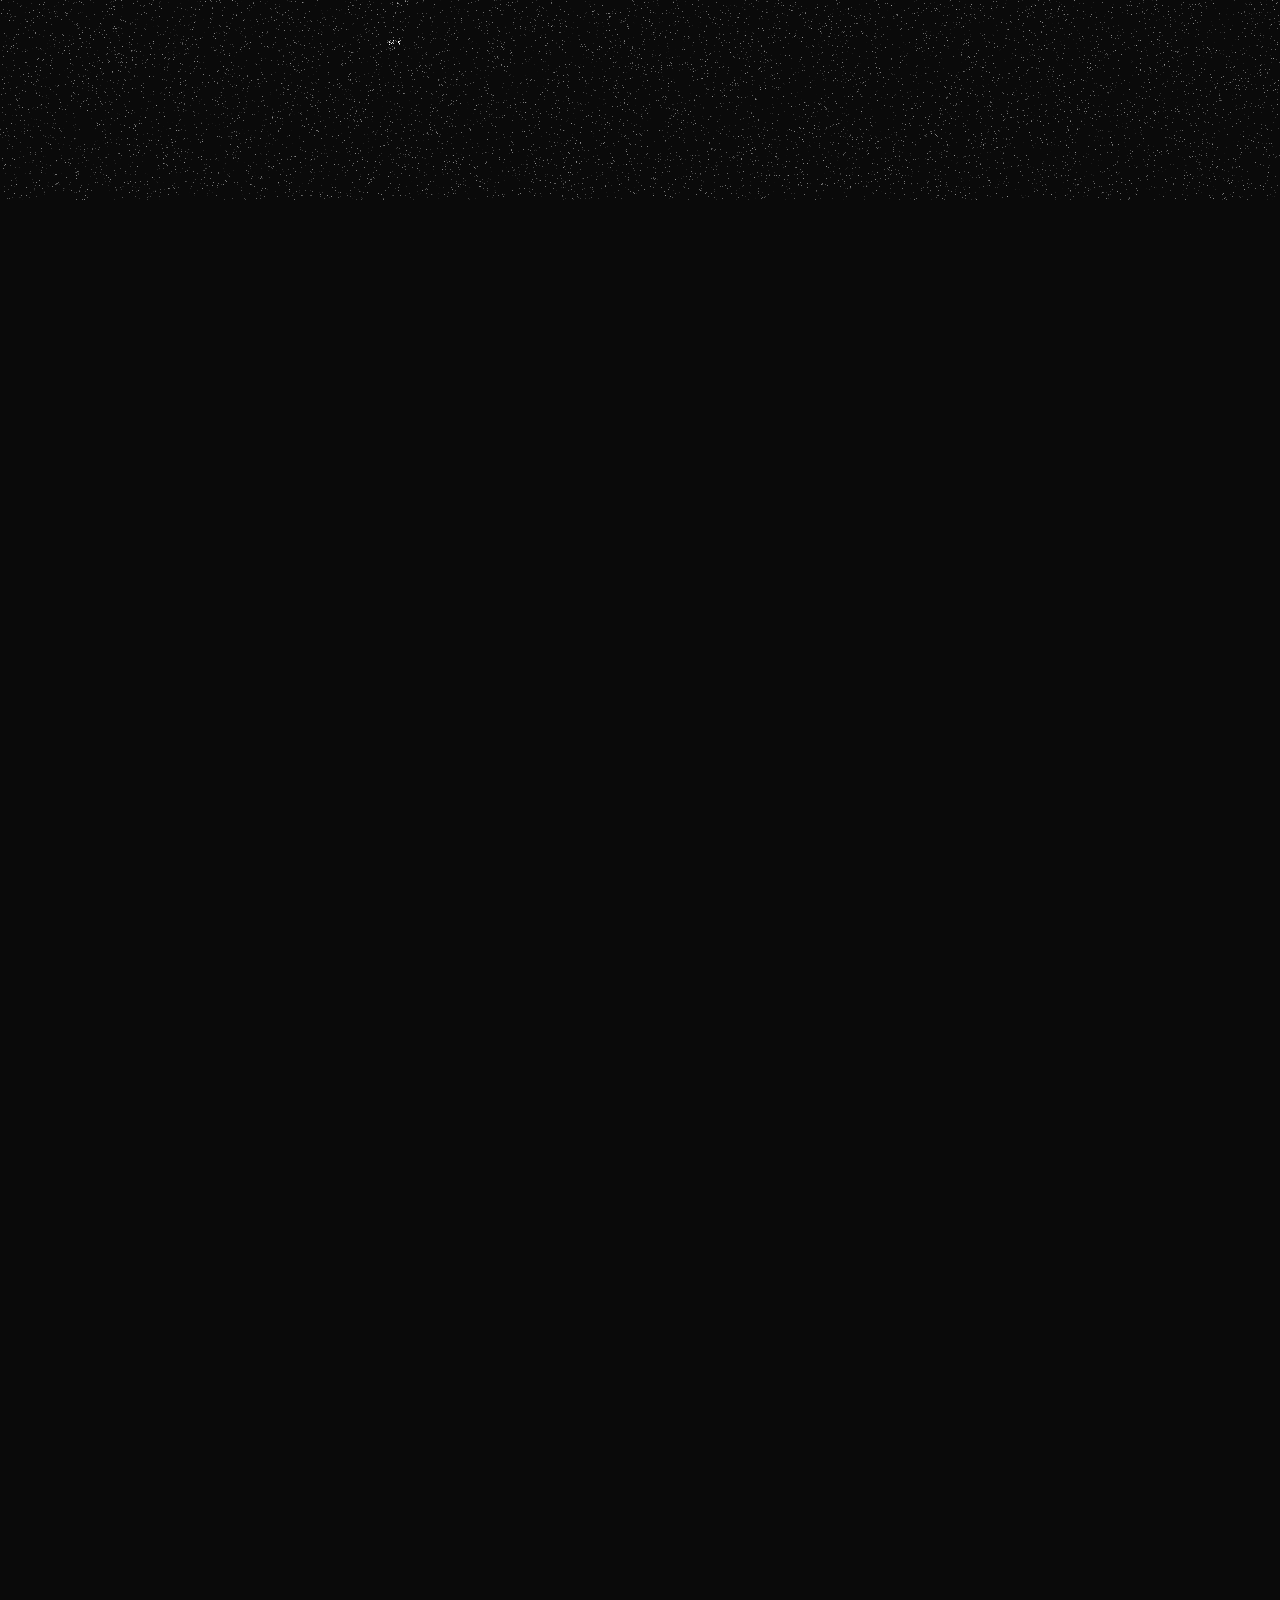
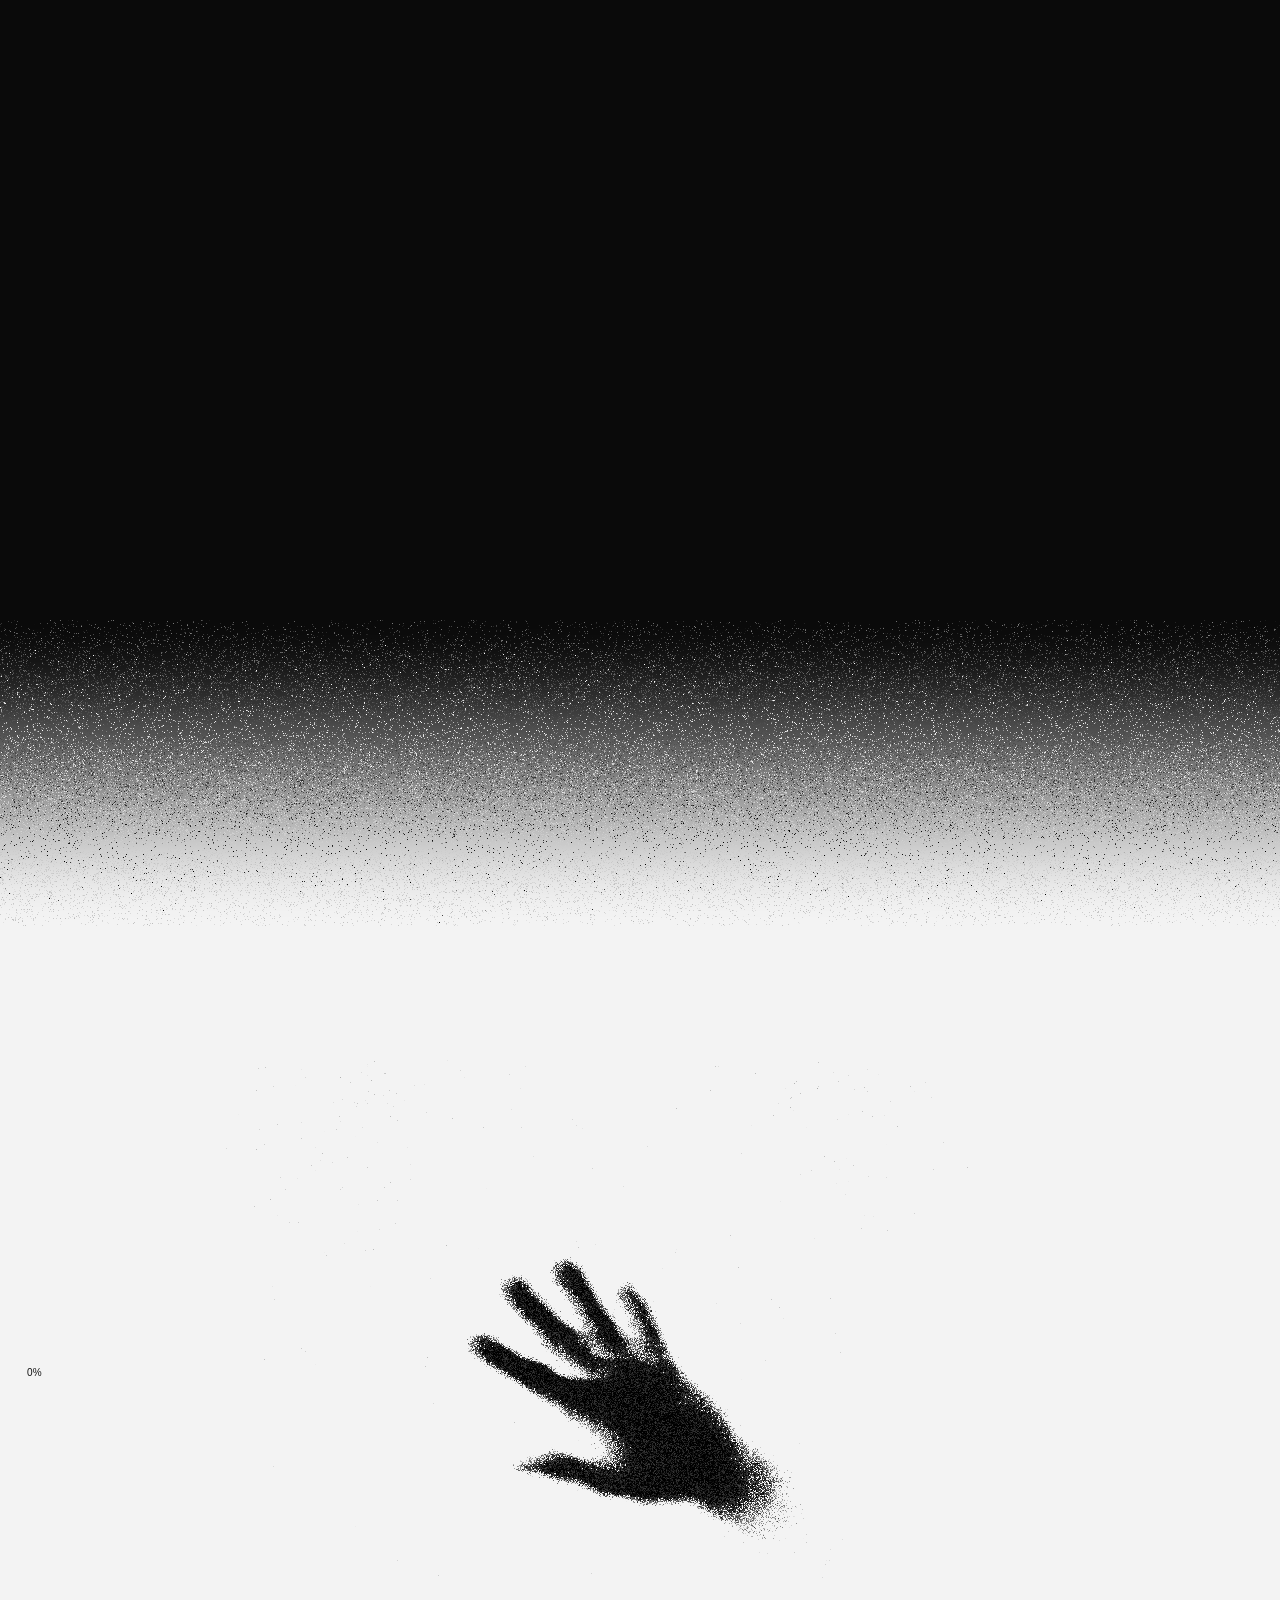
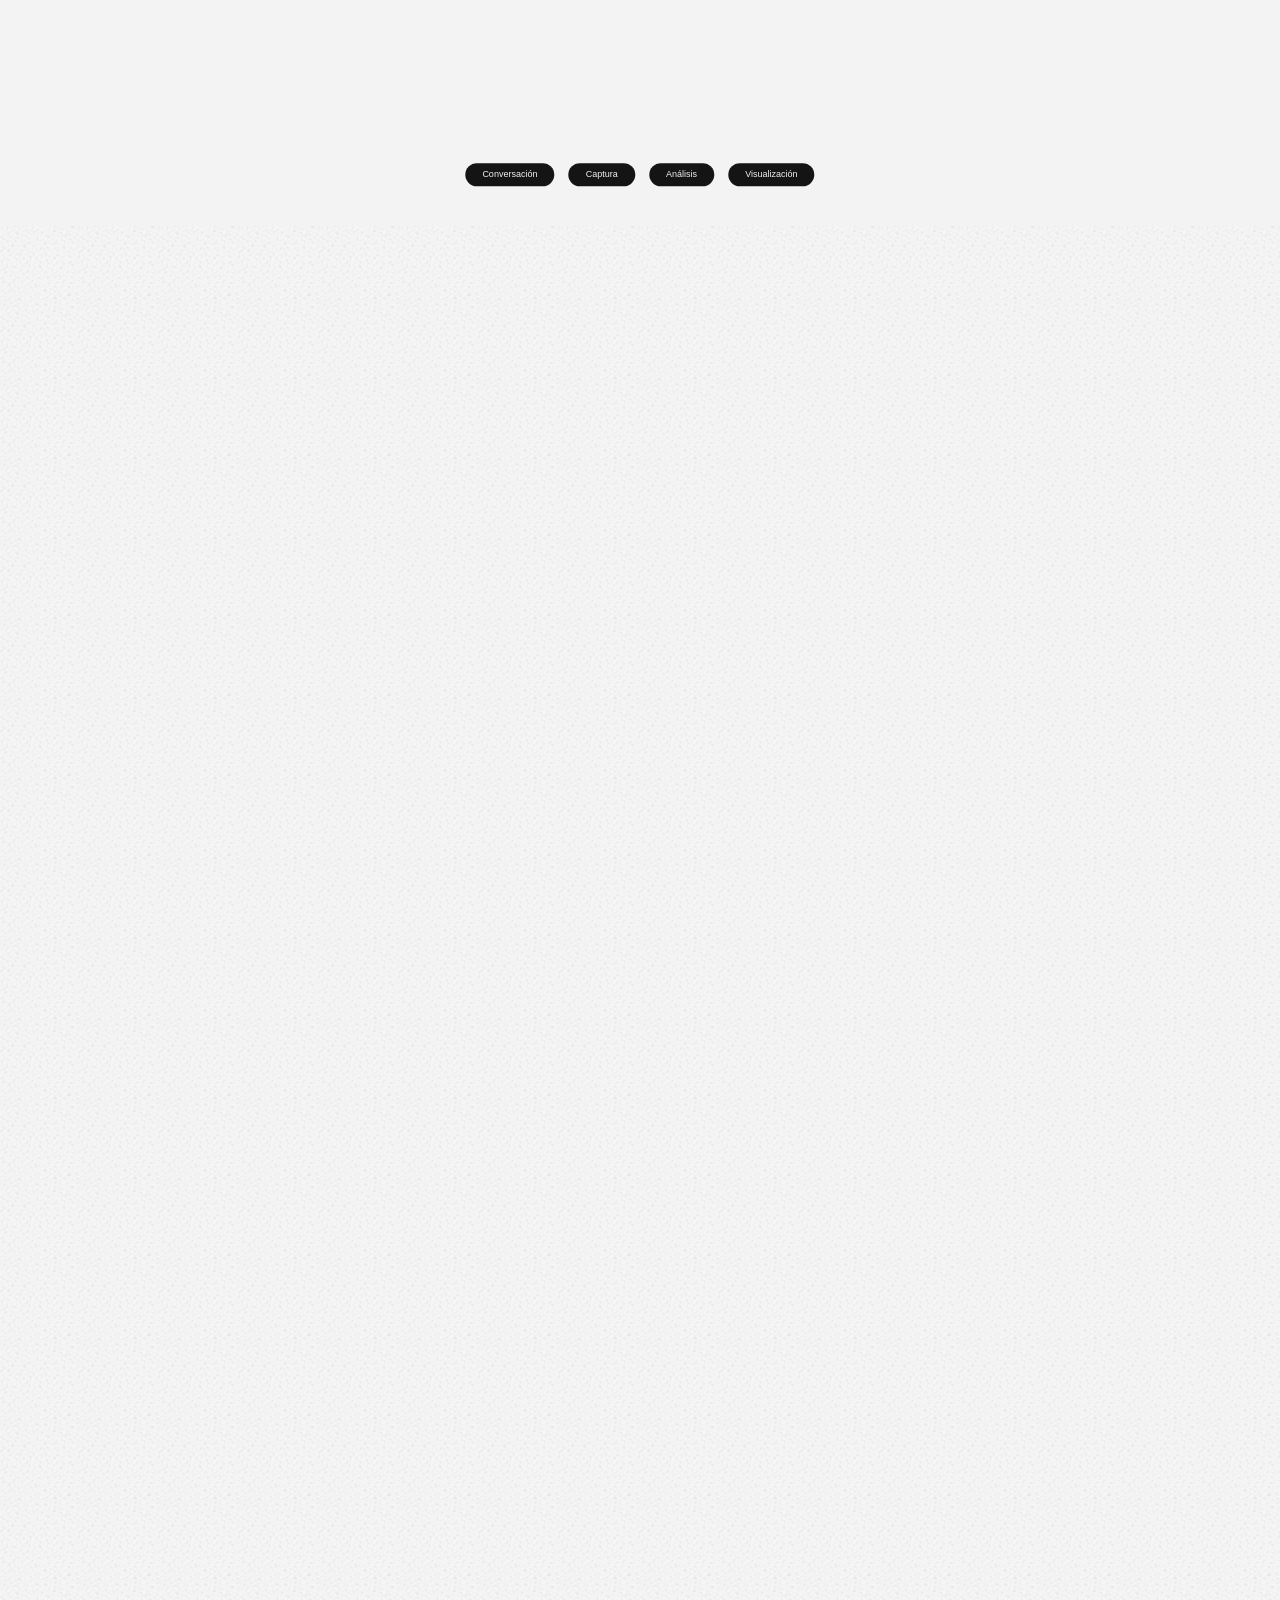
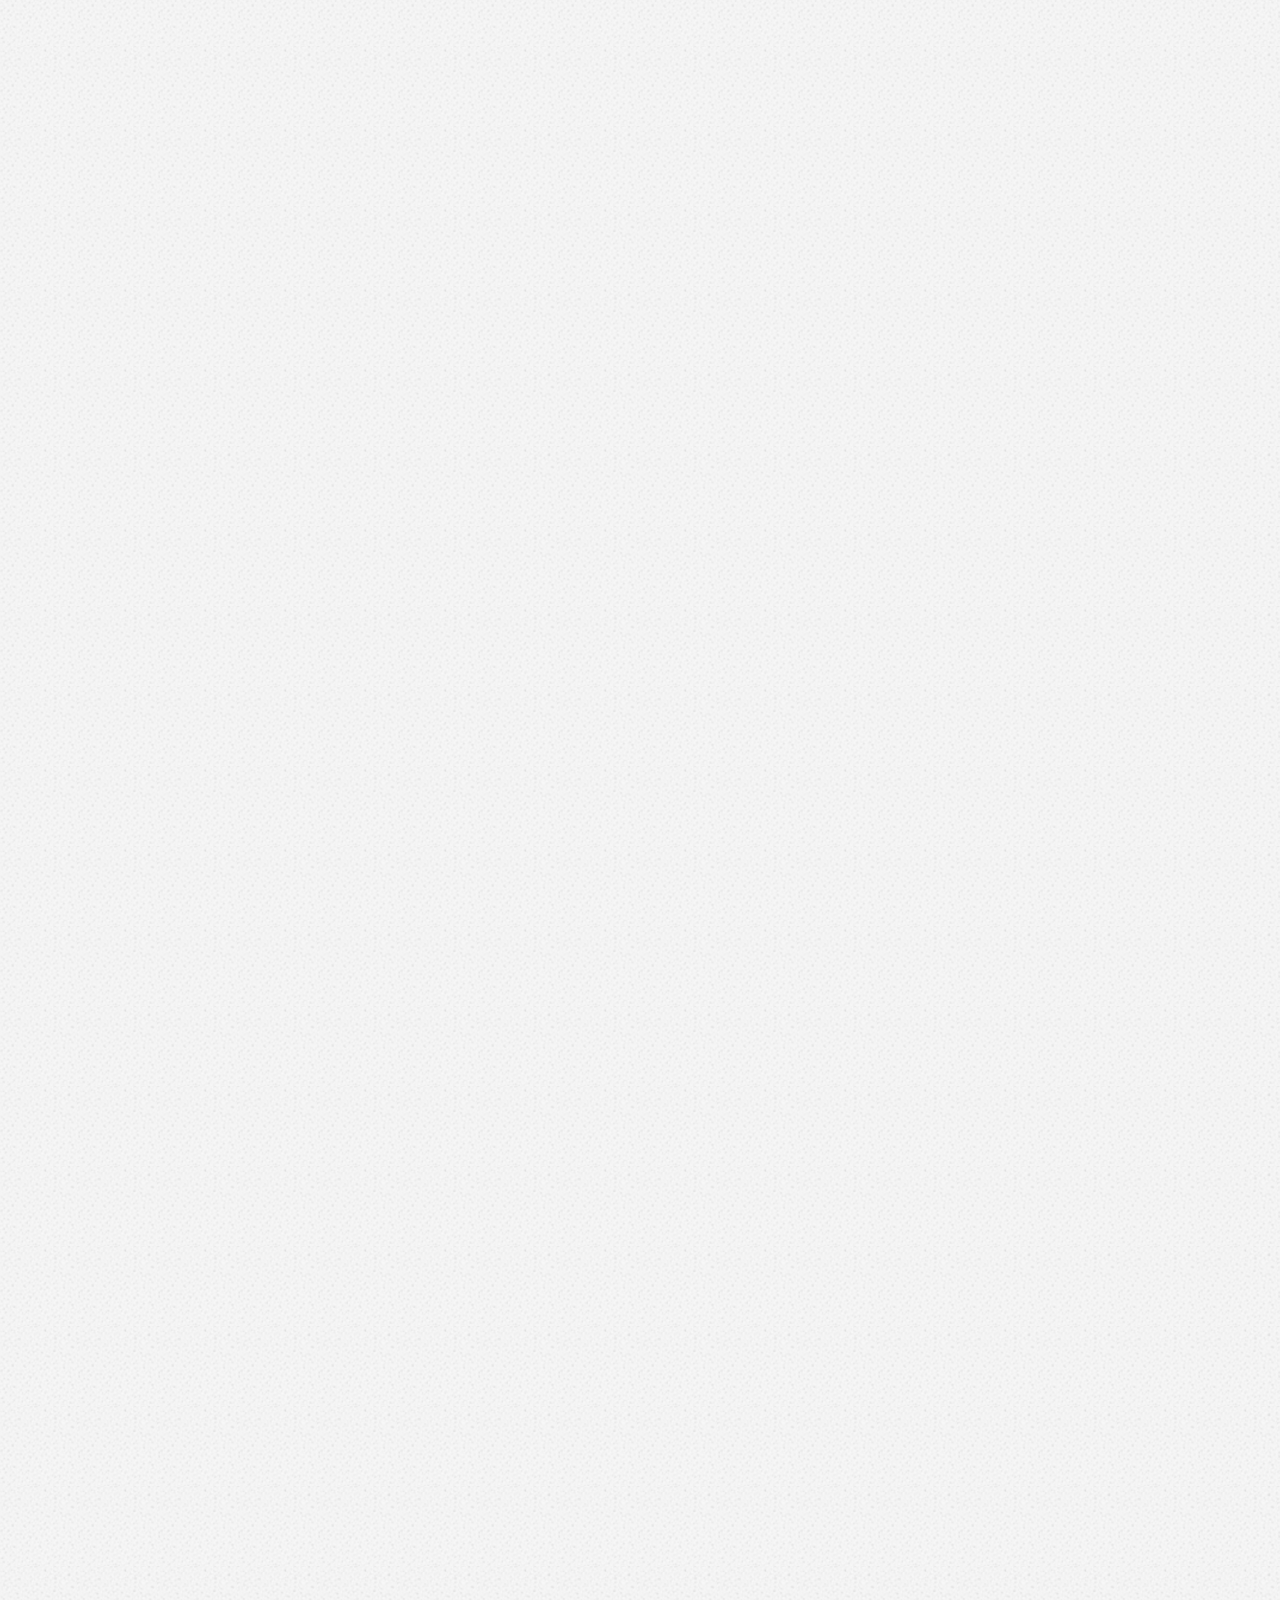
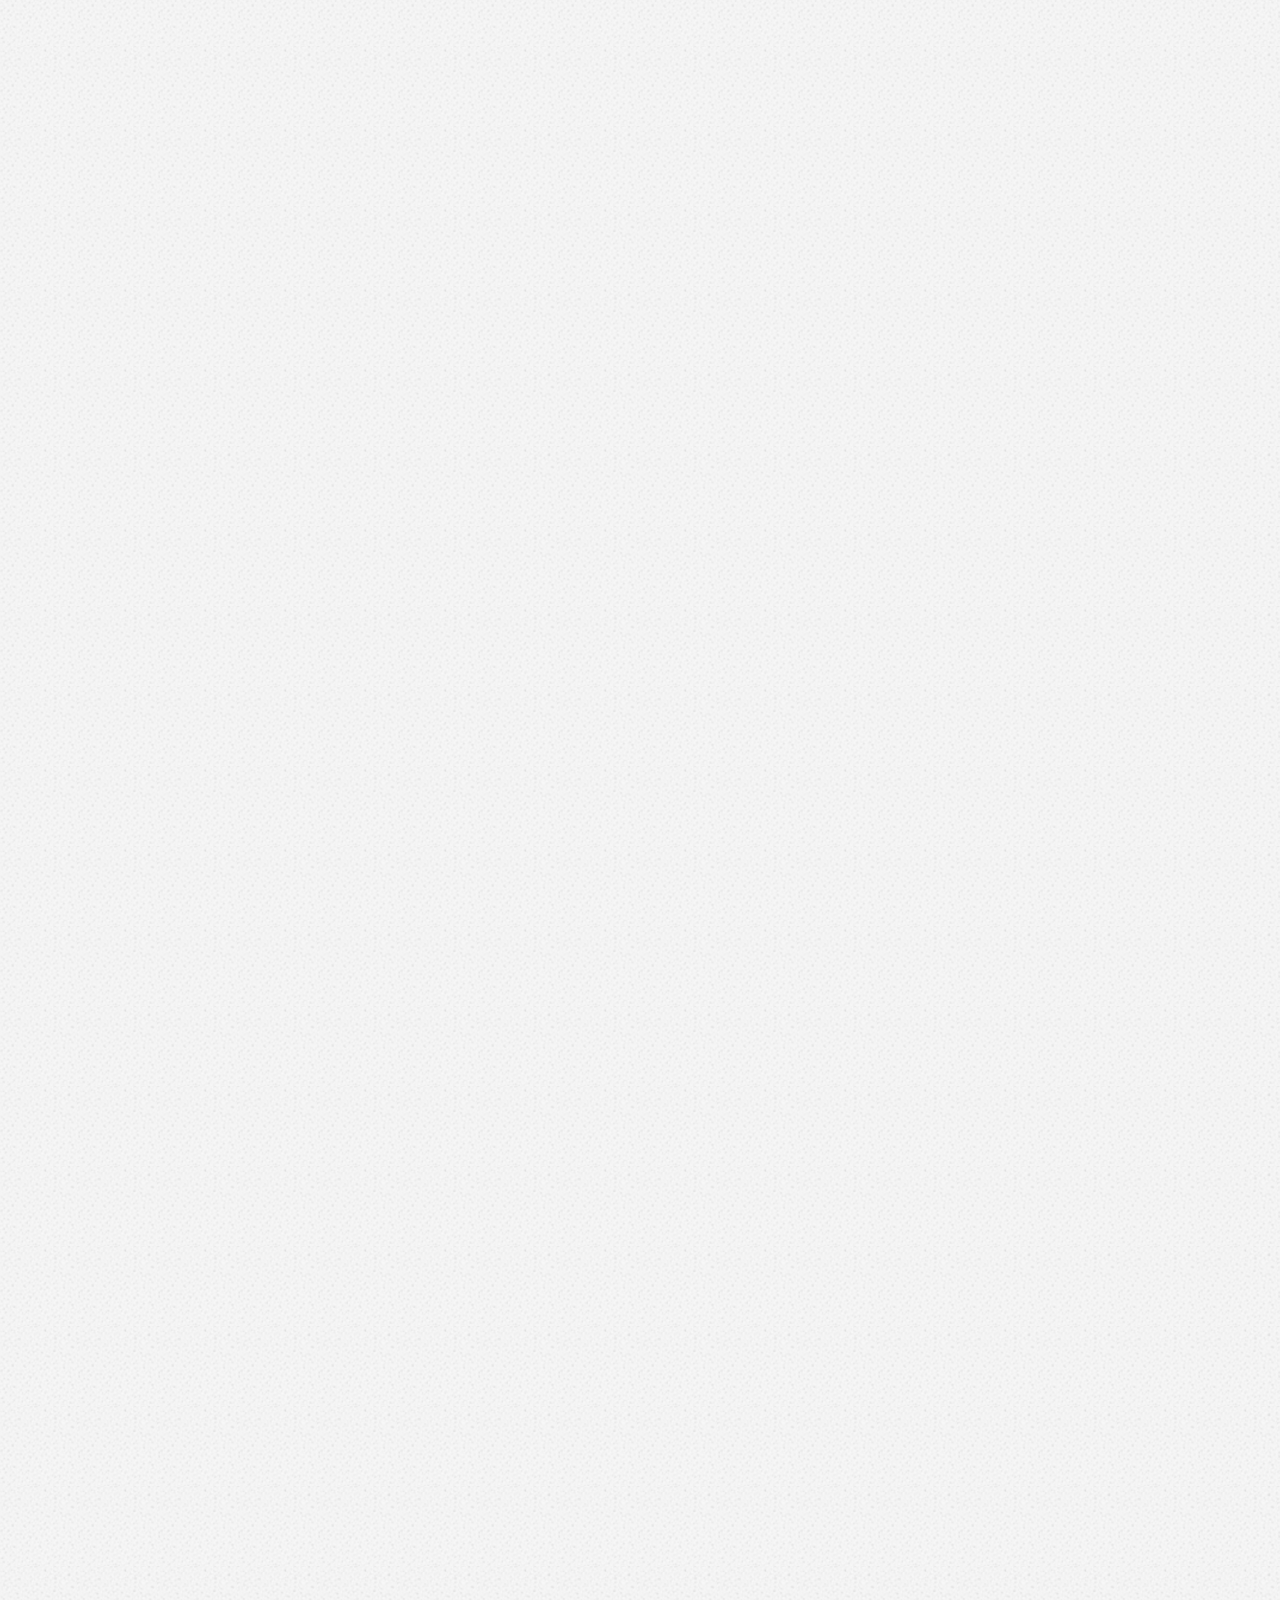
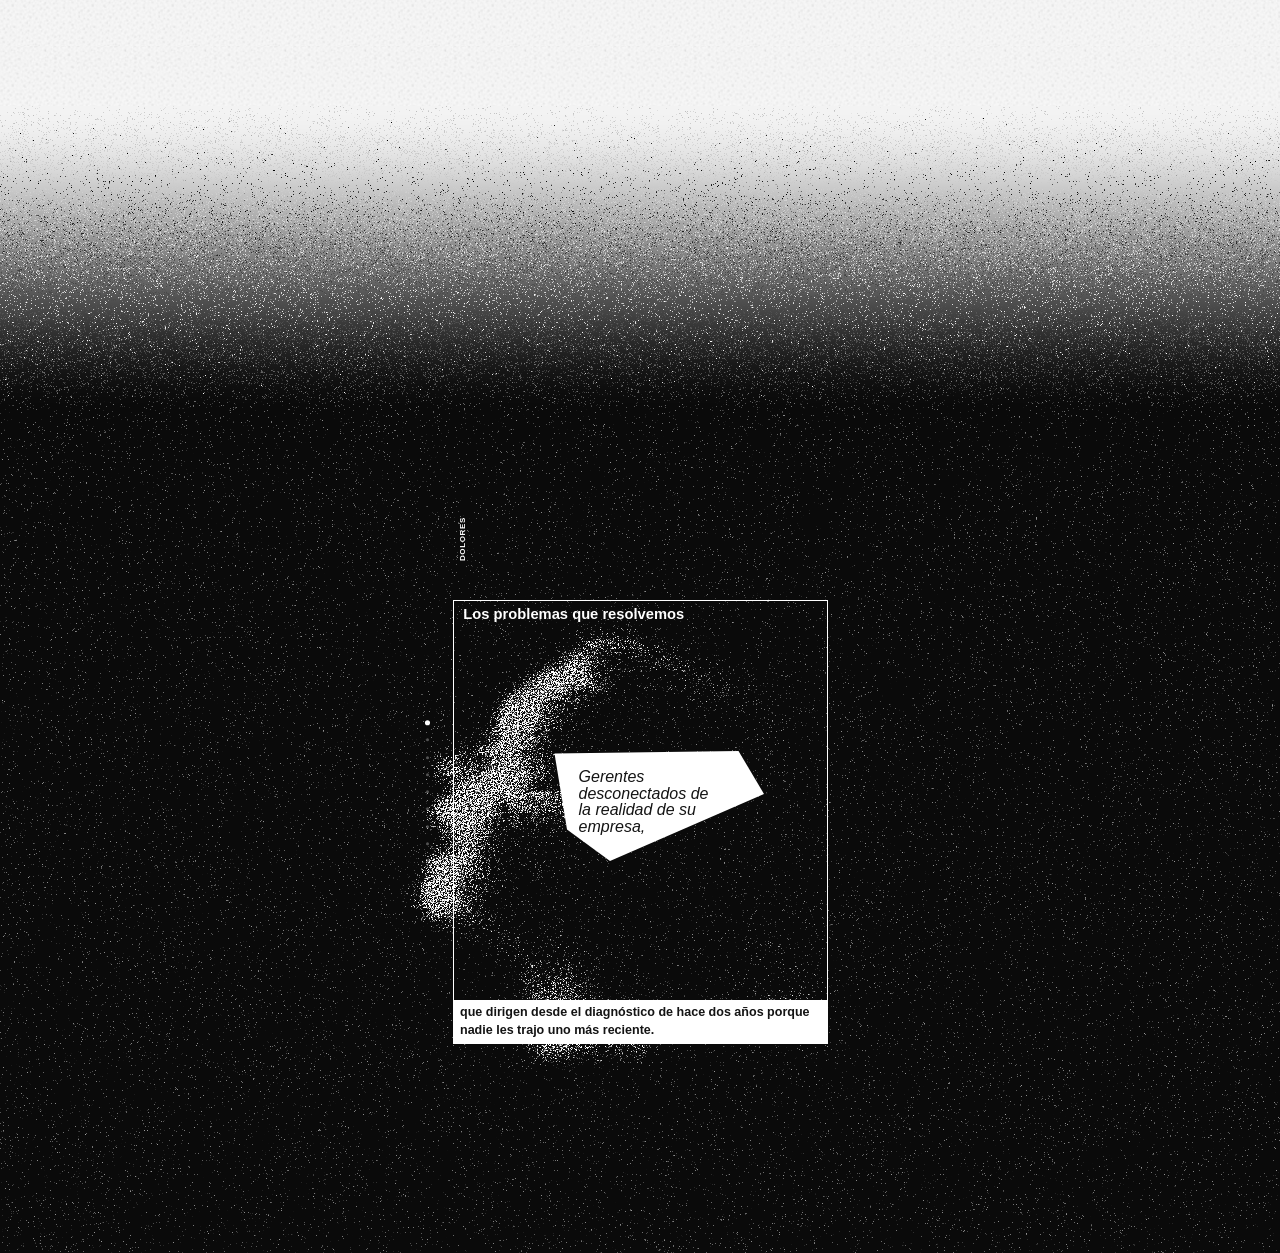
==== commit 89b3019a: "Fuera el testimonio del header Se quita la cita «No sentí que Augurio me dijera quiénes éramos…» en " ====
--- a/index.html
+++ b/index.html
@@ -46,8 +46,6 @@
     </p>
 
     <p class="header__seccion" aria-hidden="true">INICIO</p>
-
-    <blockquote class="header__cita"><p id="headerCita"></p></blockquote>
 
     <a class="header__bajar" id="headerBajar" href="#gato">
       <span class="sr-only">Ir a la siguiente sección</span>
--- a/style.css
+++ b/style.css
@@ -5,7 +5,7 @@
   --logo-y: 19.2%;
   --tagline-y: 49.6%;   /* header3.png la centra verticalmente */
   /* Margen izquierdo único: lo comparten el interruptor de idioma, el rótulo
-     vertical y la cita. Si cambia, se mueven los tres a la vez. */
+     vertical. Si cambia, se mueven los dos a la vez. */
   --margen: clamp(18px, 2.1vw, 44px);
   /* Diámetro del punto de menú. Lo comparte el interruptor de idioma, que en
      móvil toma esa misma altura para que los dos centros coincidan. */
@@ -138,44 +138,6 @@
   color: #fff;
 }
 
-/* El testimonio, centrado abajo. Entra solo, dos segundos después de cargar y
-   con un fundido muy lento: no compite con el logo ni con la frase, que ya
-   están escribiéndose. Va en CSS y no en JS porque no depende de nada más. */
-.header__cita {
-  position: absolute;
-  left: 50%;
-  bottom: 2.1%;
-  transform: translateX(-50%);
-  width: 40.2%;
-  margin: 0;
-  text-align: center;
-  opacity: 0;
-}
-
-/* Los dos segundos de espera cuentan desde que el header se revela, no desde
-   que carga la página: si el fondo tarda, la cita no puede haberse consumido
-   su entrada mientras estaba oculta. */
-.is-listo .header__cita {
-  animation: cita-entra 4.5s ease-in-out 2s forwards;
-}
-
-@keyframes cita-entra {
-  from { opacity: 0; }
-  to   { opacity: 1; }
-}
-
-@media (prefers-reduced-motion: reduce) {
-  .header__cita, .is-listo .header__cita { opacity: 1; animation: none; }
-}
-
-.header__cita p {
-  margin: 0;
-  font-size: max(9px, 0.57vw);
-  font-weight: 700;
-  line-height: 1.4;
-  color: #fff;
-}
-
 /* la flecha de bajar */
 .header__bajar {
   position: absolute;
@@ -789,8 +751,8 @@
 @media (max-width: 900px) {
 
   /* ---- header ----
-     Otra composición: la cita sube arriba, el logo baja al centro entre las
-     dos figuras, la frase baja al 75% y el menú se pliega detrás de un punto.
+     Otra composición: el logo baja al centro entre las dos figuras, la frase
+     baja al 75% y el menú se pliega detrás de un punto.
      Medidas de "header mobile3.png" (984 x 1586). */
   .header { --tagline-y: 75.3%; }
 
@@ -844,18 +806,6 @@
     height: var(--bolita);
     transform: none;
   }
-
-  .header__cita {
-    left: var(--margen);
-    right: 30.5%;
-    bottom: auto;
-    top: 13.8%;
-    width: auto;
-    transform: none;
-    text-align: left;
-  }
-
-  .header__cita p { font-size: max(11px, 2.85vw); line-height: 1.45; }
 
   .header__seccion { left: var(--margen); bottom: 4.1%; font-size: 9px; }
 
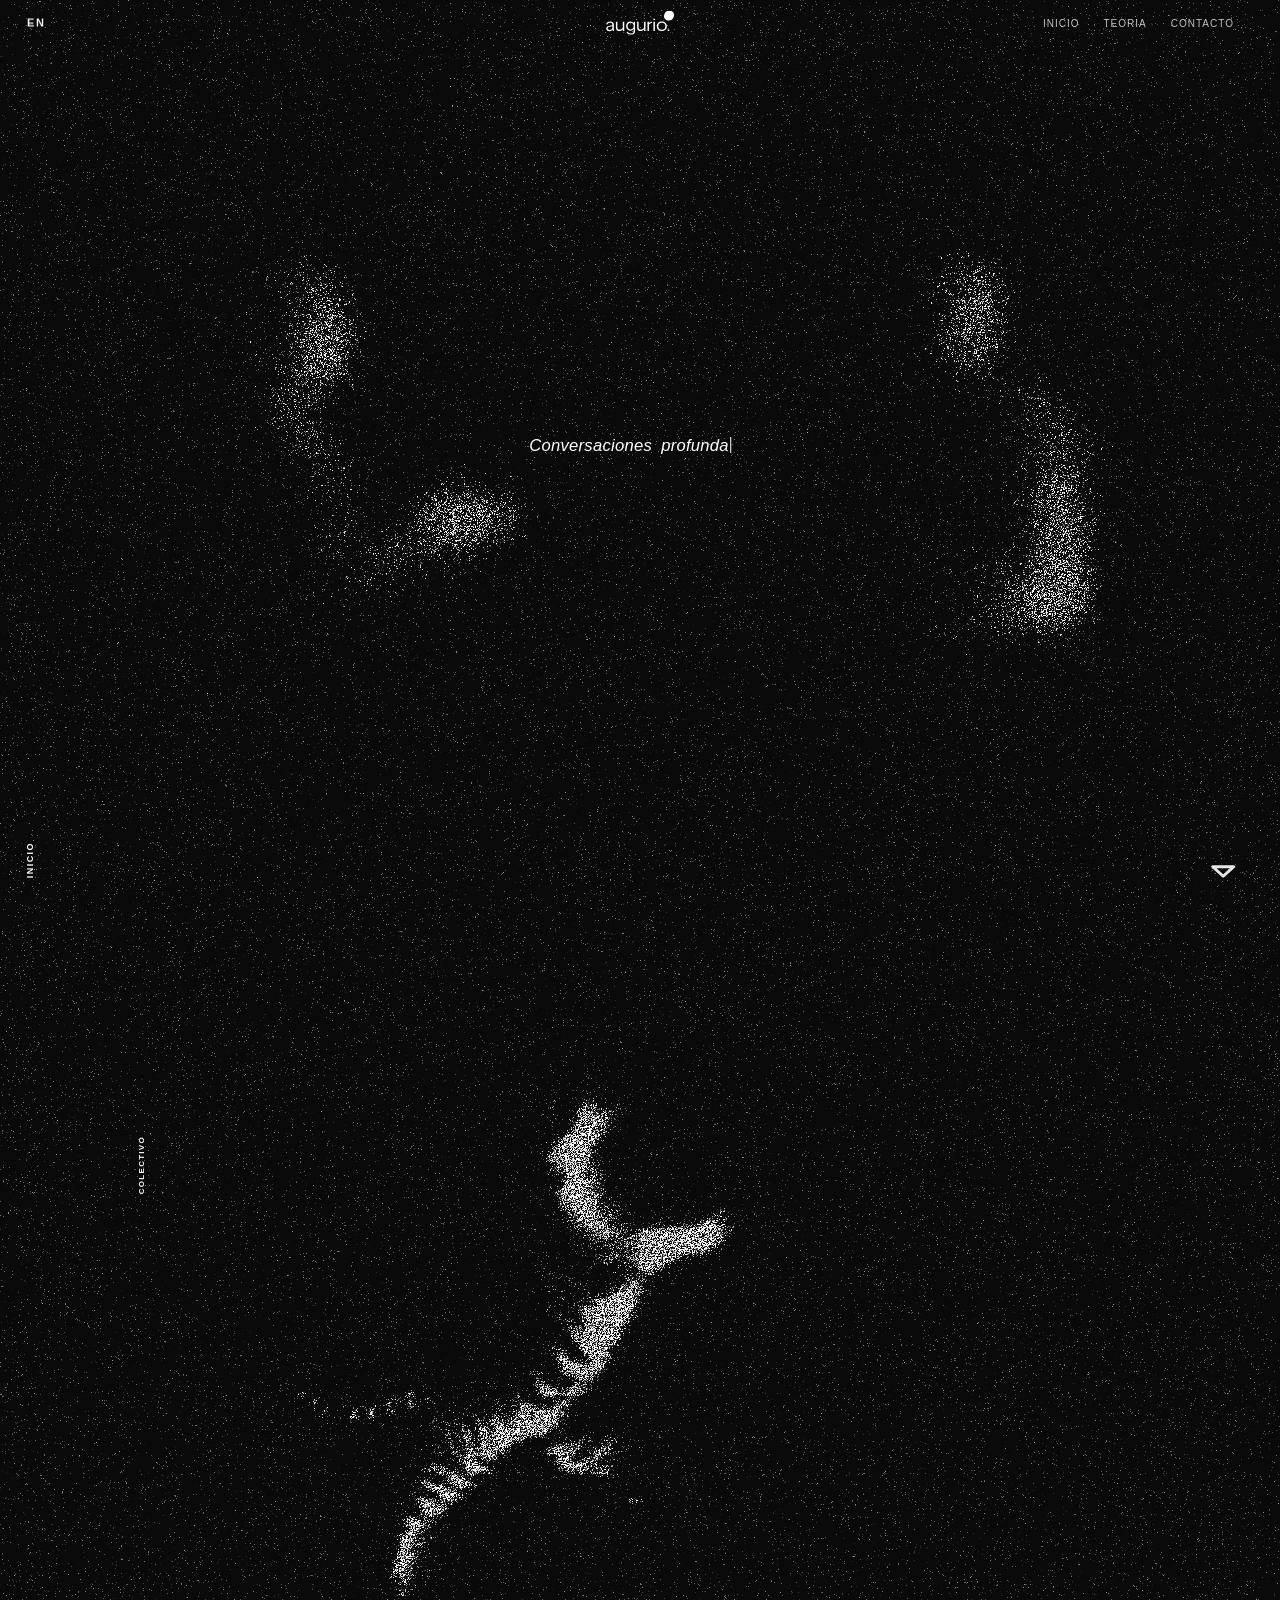
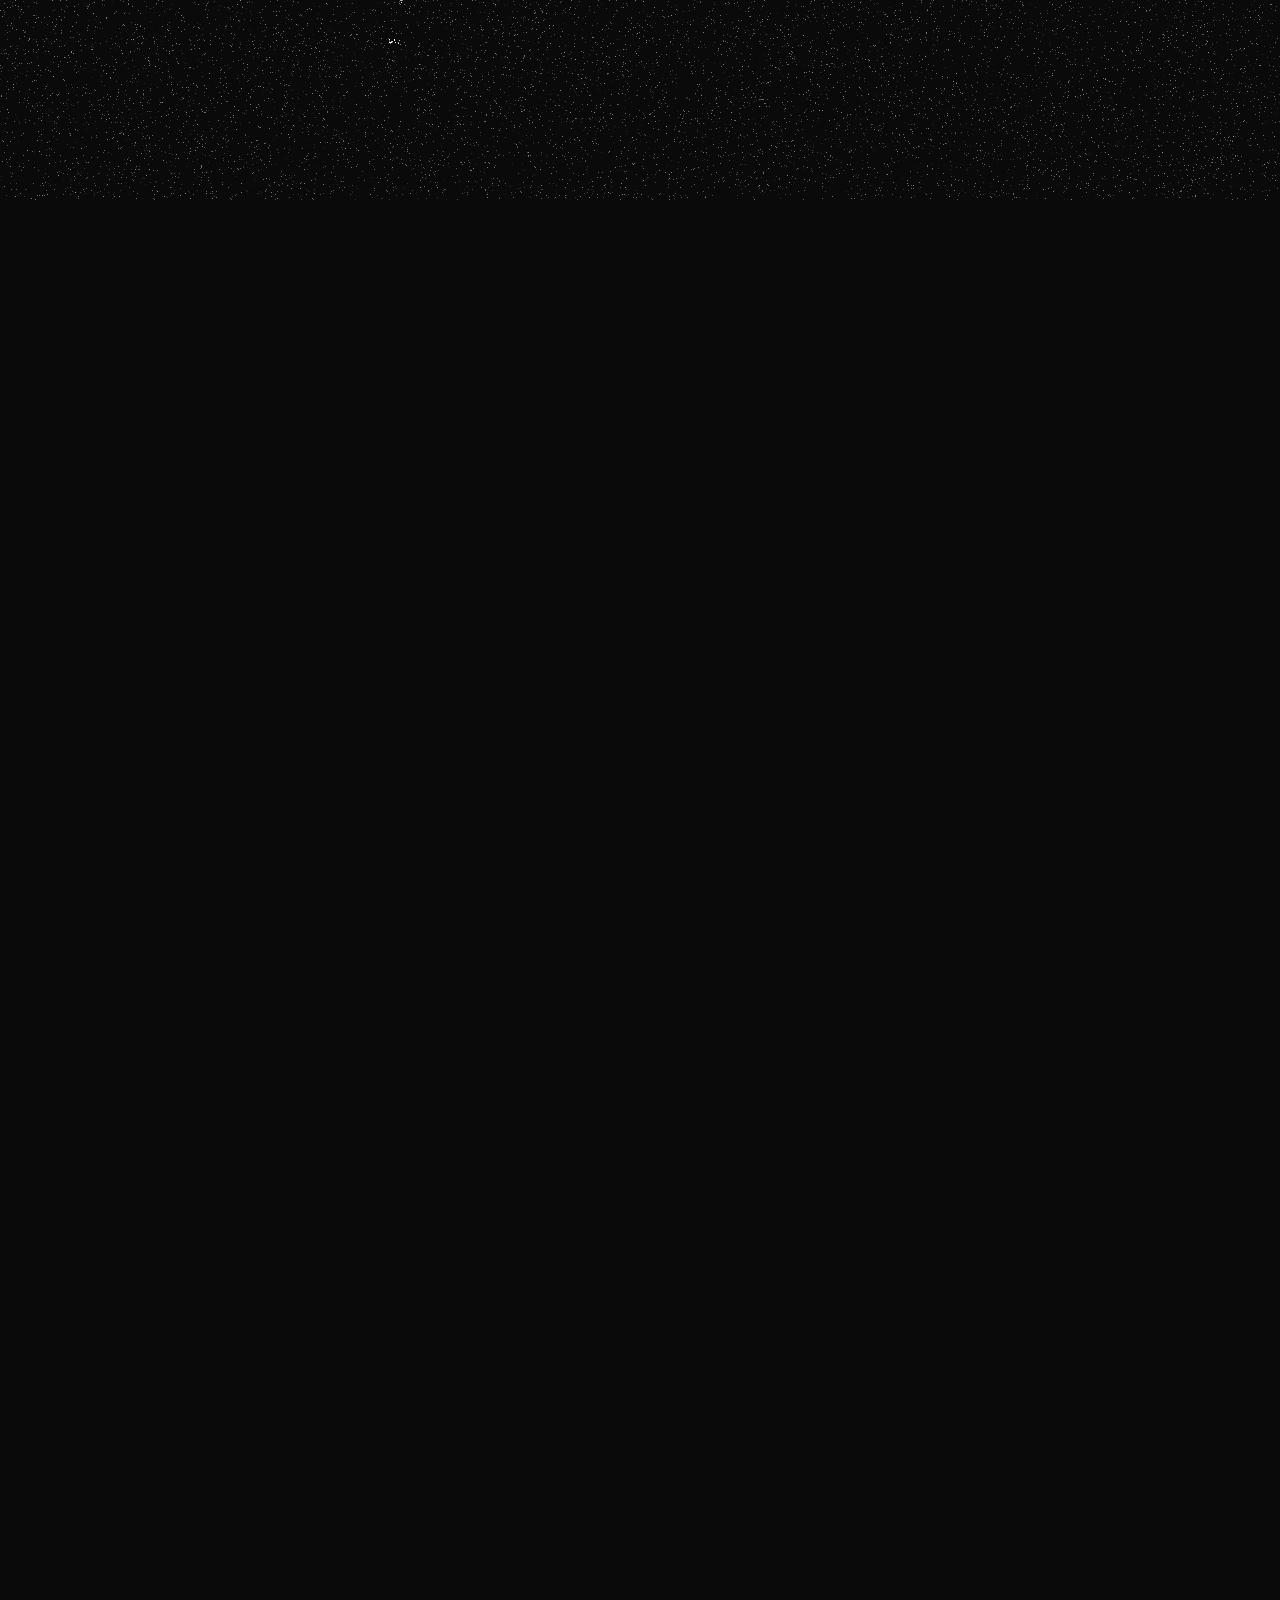
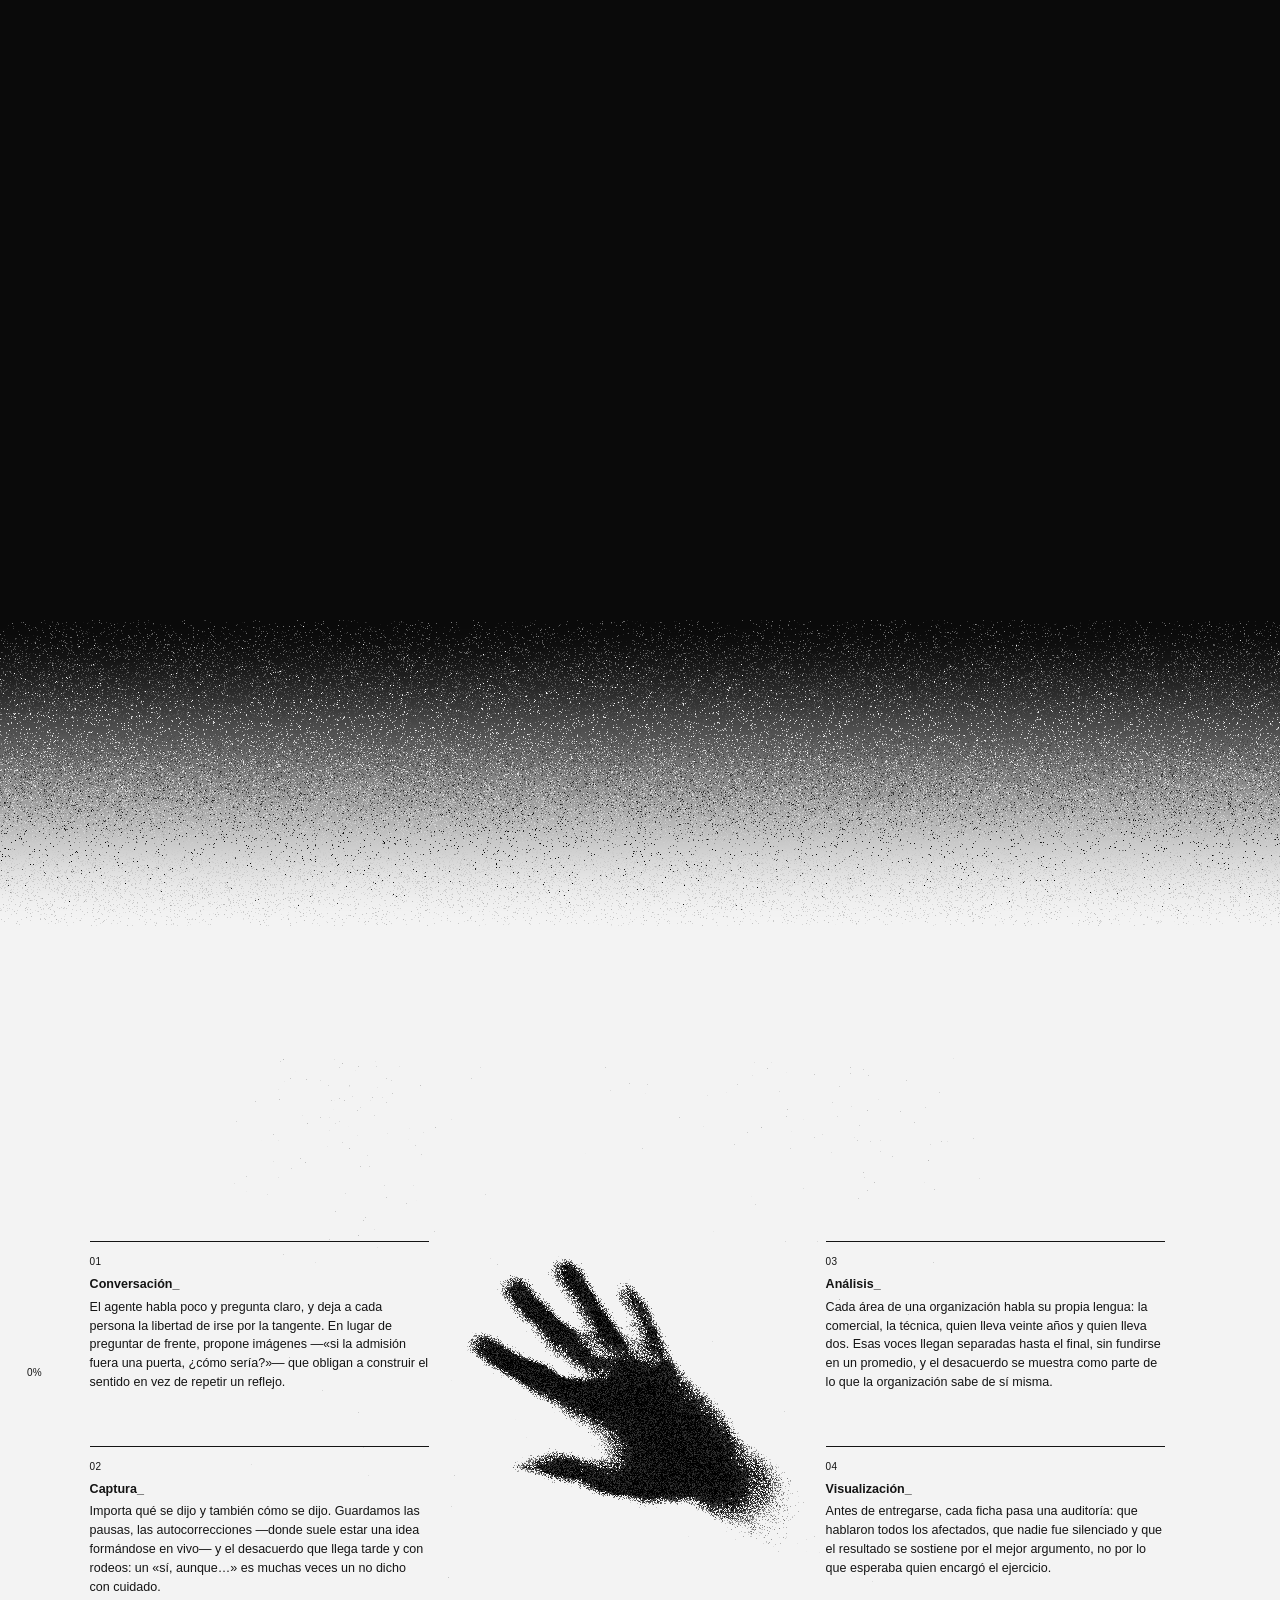
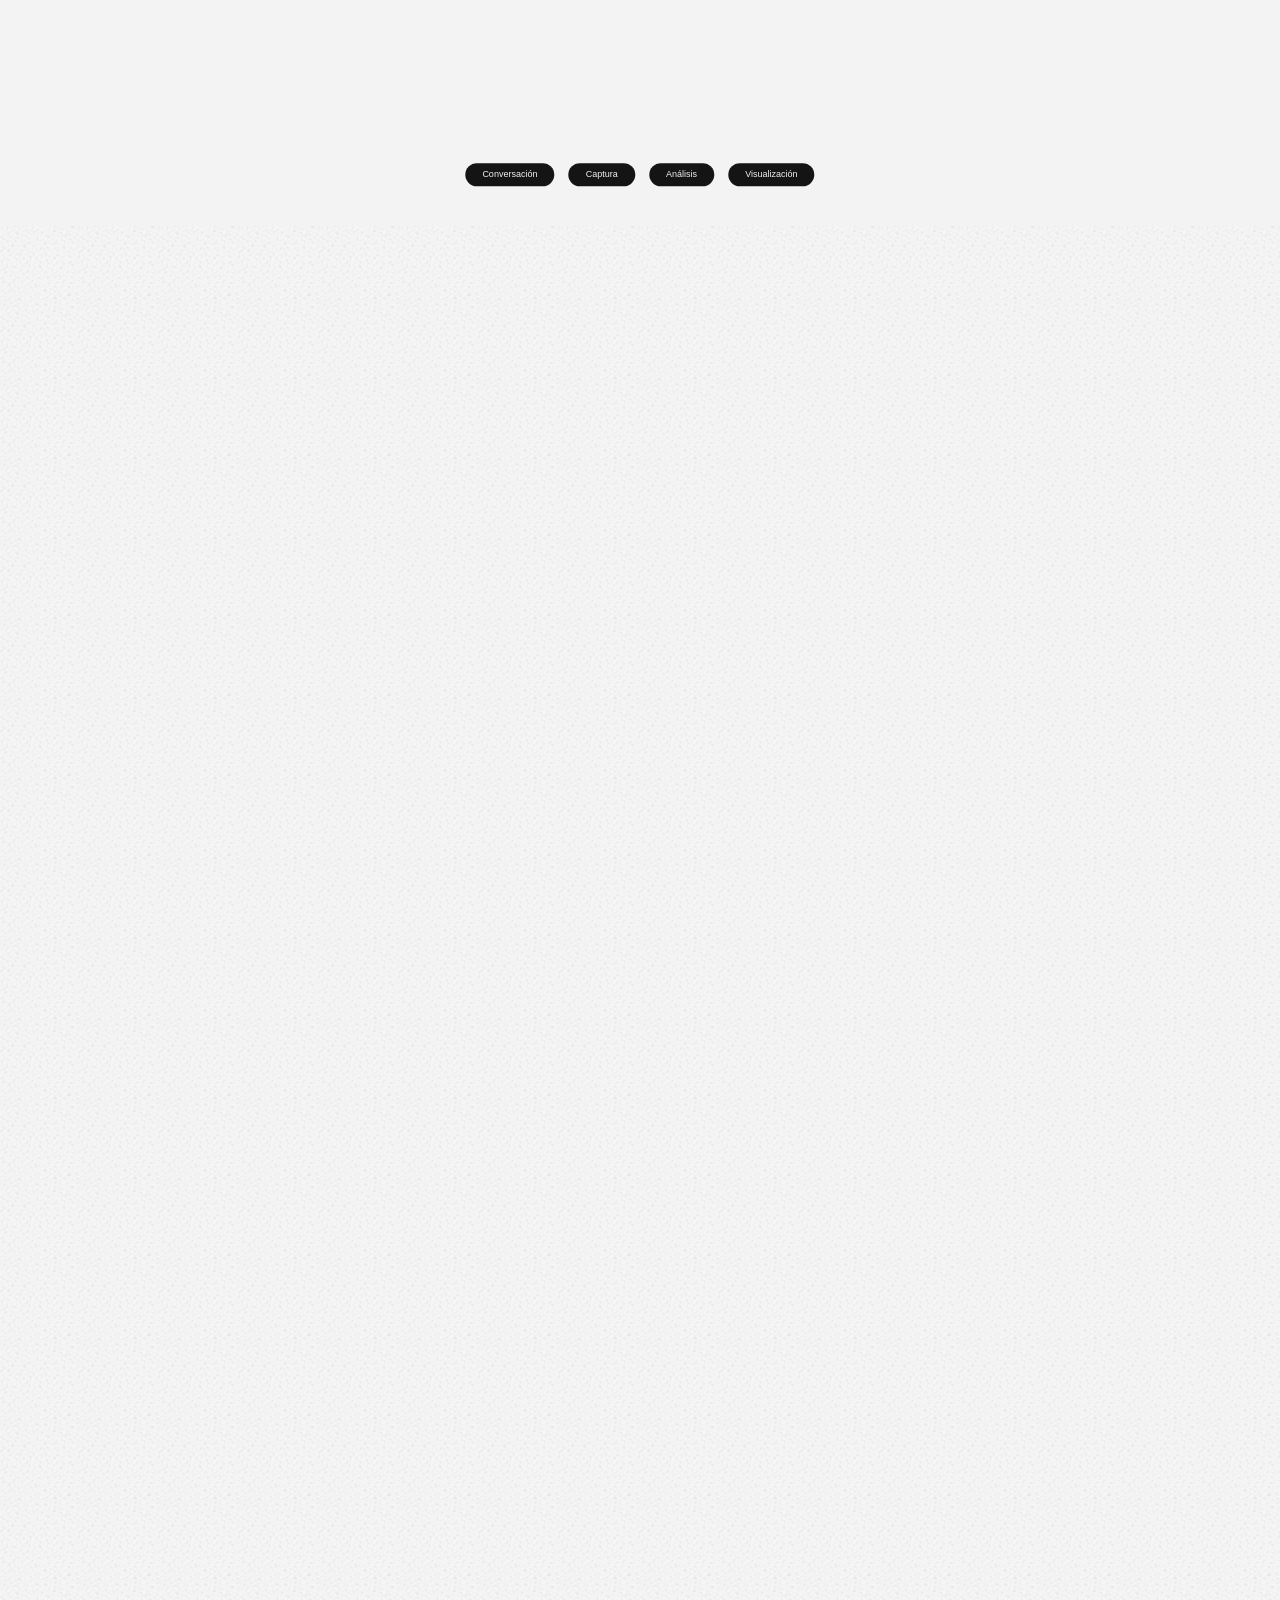
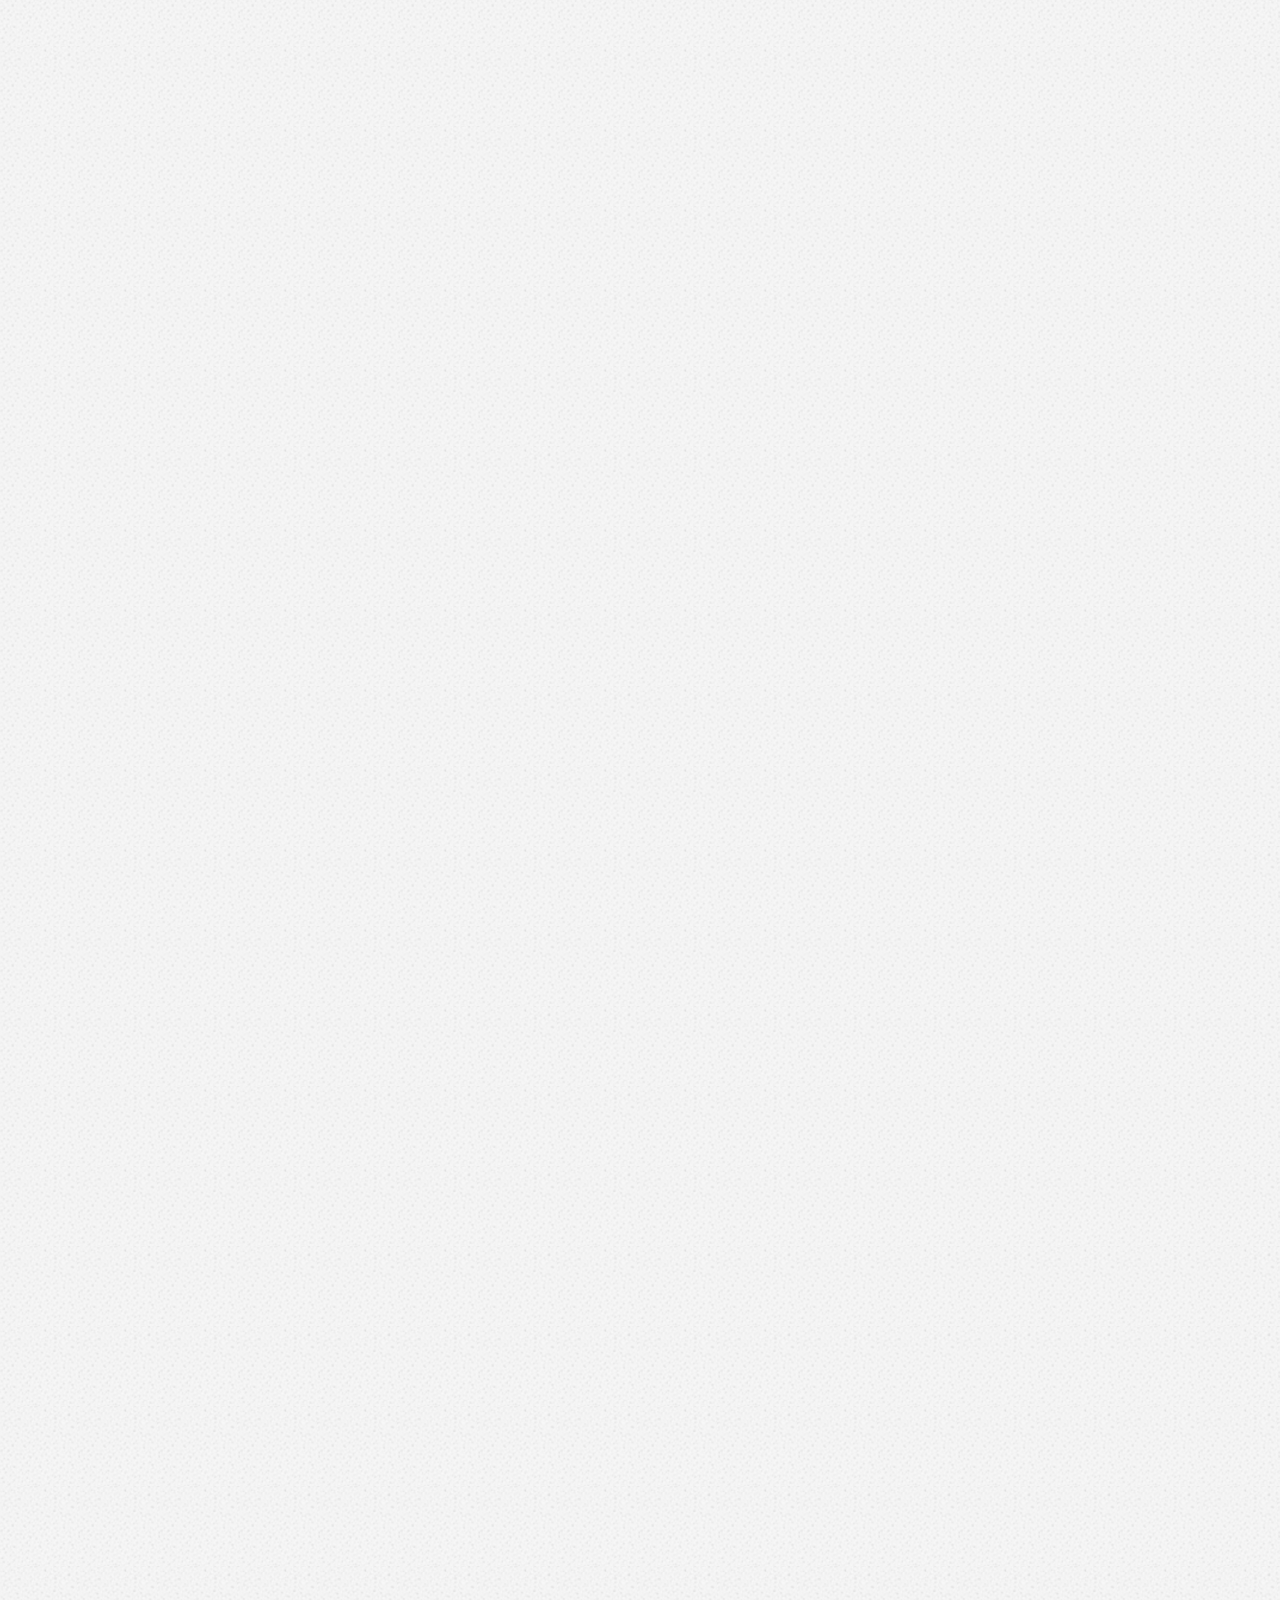
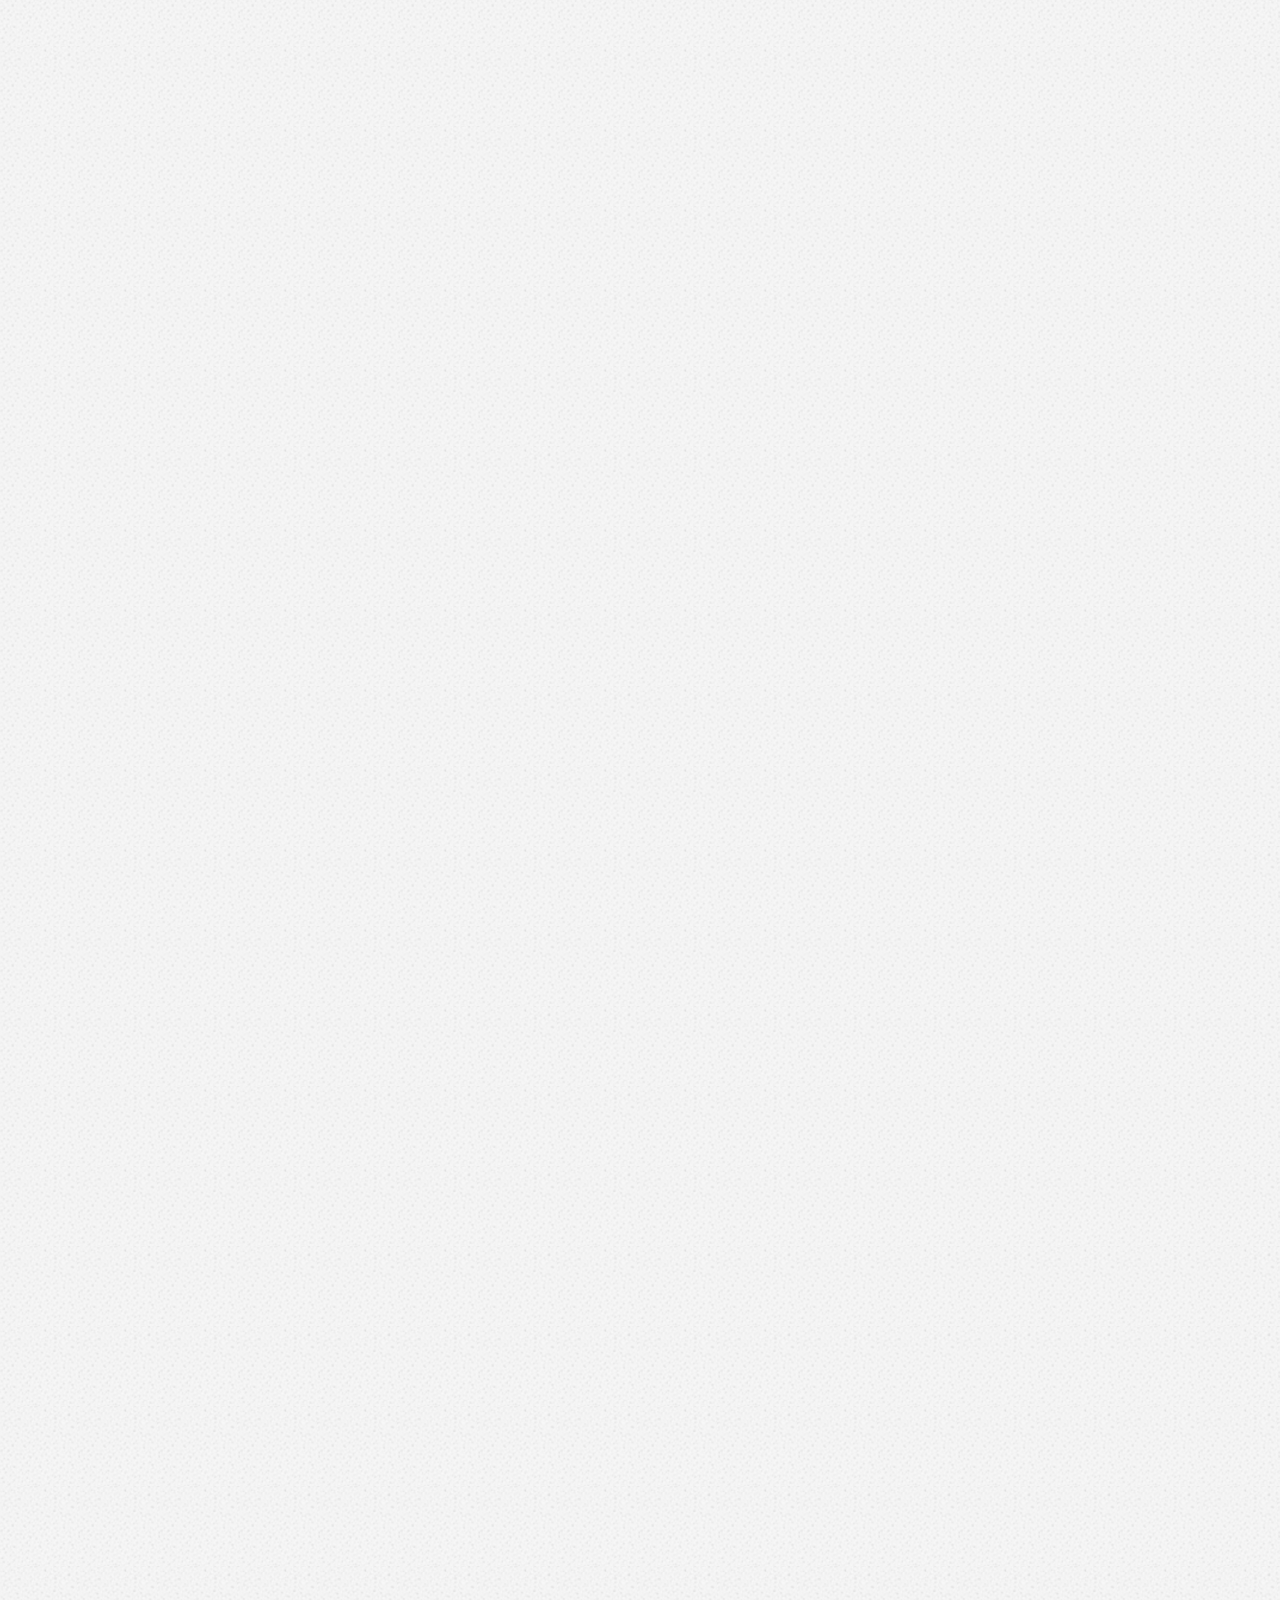
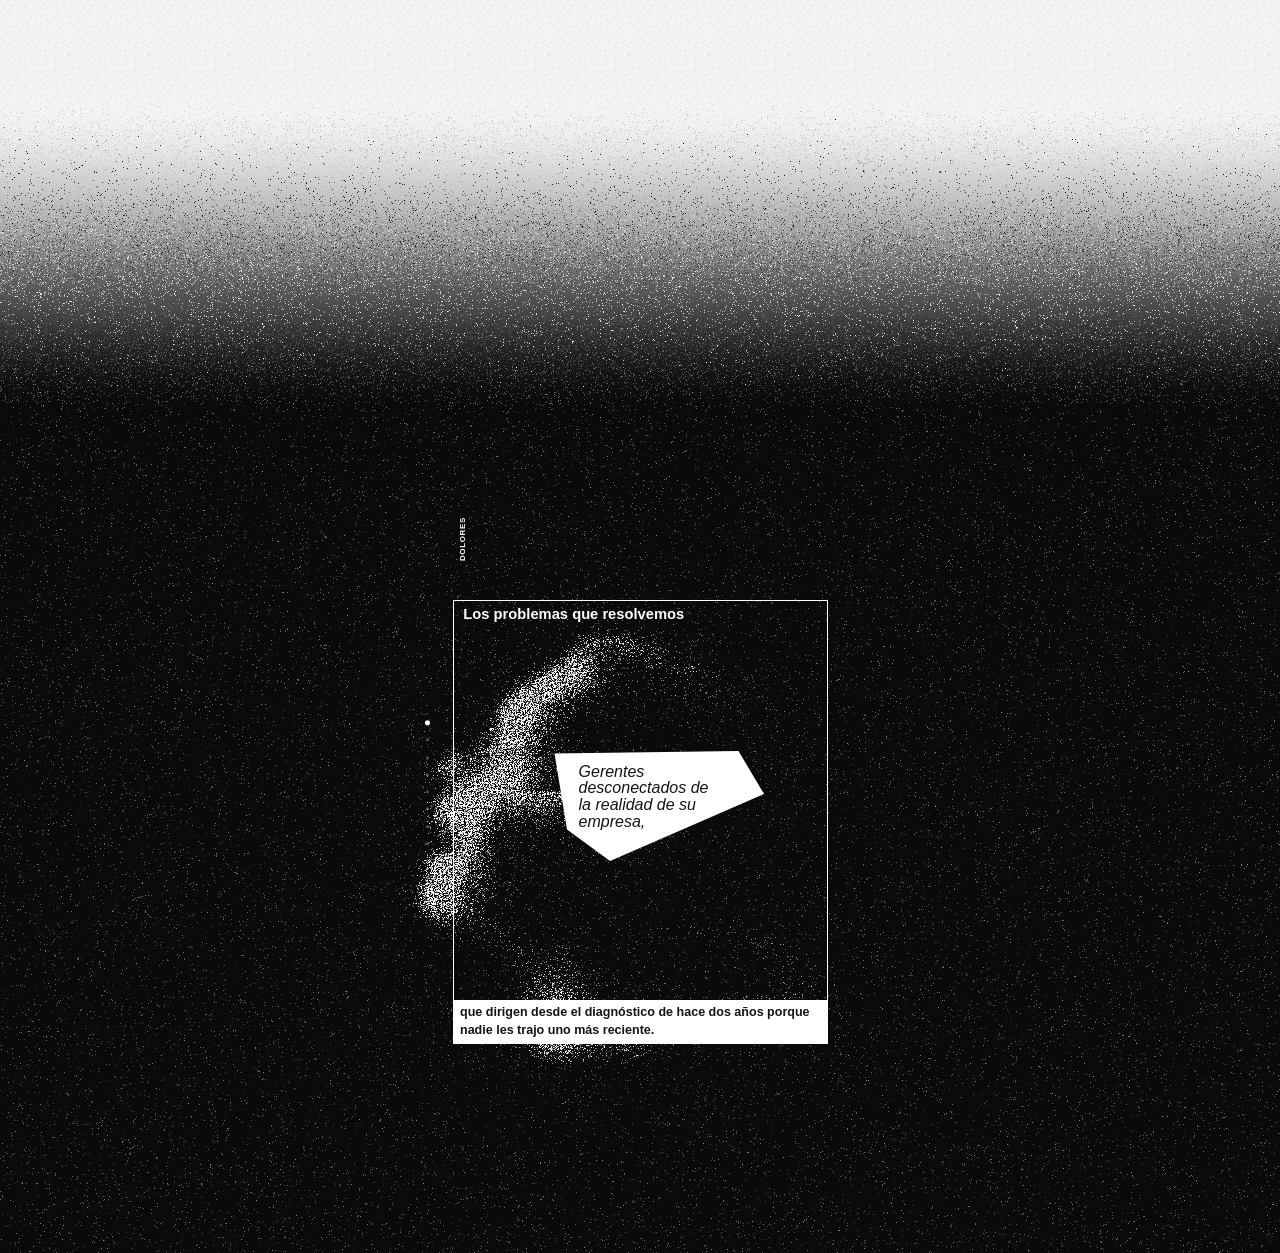
==== commit 2a0a7cc9: "Mano: fases nuevas desde el marco teórico, quietas a los lados de la mano Los cuatro párrafos se ree" ====
--- a/index.html
+++ b/index.html
@@ -136,16 +136,34 @@
         </div>
         <p class="sr-only" id="quehaceTitularSR"></p>
 
-        <!-- Las fases: una cinta que viaja en sentido contrario. El orden del
-             DOM es 1,2,3,4 y se invierte visualmente con row-reverse, para que
-             la primera en entrar sea Conversación aunque la cinta vaya hacia
-             la derecha. -->
-        <div class="quehace__pista quehace__pista--fases">
-          <div class="quehace__fases" id="quehaceFases">
-            <p class="quehace__fase" data-n="0"></p>
-            <p class="quehace__fase" data-n="1"></p>
-            <p class="quehace__fase" data-n="2"></p>
-            <p class="quehace__fase" data-n="3"></p>
+        <!-- Las fases. En escritorio las cuatro a la vez, en dos columnas que
+             flanquean la mano; en móvil una cada vez, en la franja de debajo.
+             El scroll enciende la activa. Sin campo: el empuje se queda en el
+             titular, que es donde se lee como efecto. -->
+        <div class="quehace__fases" id="quehaceFases">
+          <div class="quehace__col quehace__col--izq">
+            <article class="fase" data-n="0">
+              <p class="fase__num" aria-hidden="true">01</p>
+              <h3 class="fase__clave"></h3>
+              <p class="fase__texto"></p>
+            </article>
+            <article class="fase" data-n="1">
+              <p class="fase__num" aria-hidden="true">02</p>
+              <h3 class="fase__clave"></h3>
+              <p class="fase__texto"></p>
+            </article>
+          </div>
+          <div class="quehace__col quehace__col--der">
+            <article class="fase" data-n="2">
+              <p class="fase__num" aria-hidden="true">03</p>
+              <h3 class="fase__clave"></h3>
+              <p class="fase__texto"></p>
+            </article>
+            <article class="fase" data-n="3">
+              <p class="fase__num" aria-hidden="true">04</p>
+              <h3 class="fase__clave"></h3>
+              <p class="fase__texto"></p>
+            </article>
           </div>
         </div>
 
--- a/style.css
+++ b/style.css
@@ -216,9 +216,9 @@
 /* ================= sección "qué hace" =================
    Medidas de mano3.png (2560 x 1560) y mano3mobile.png (984 x 1578).
 
-   La mano se queda quieta en el centro y los textos la cruzan: el titular de
-   derecha a izquierda y las fases de izquierda a derecha. Cada pista recorta
-   por los lados; lo que se mueve es su contenido. */
+   La mano se queda quieta en el centro y el titular la cruza de derecha a
+   izquierda; su pista recorta por los lados. Las fases están quietas a los
+   lados de la mano y el scroll enciende la activa. */
 
 .quehace {
   position: relative;
@@ -264,7 +264,7 @@
   letter-spacing: 0.04em;
 }
 
-/* ---- las dos pistas ---- */
+/* ---- la pista del titular ---- */
 .quehace__pista {
   position: absolute;
   left: 0;
@@ -275,7 +275,6 @@
 }
 
 .quehace__pista--titular { top: 6%; height: 26%; }
-.quehace__pista--fases   { top: 60%; height: 24%; }
 
 .quehace__titular {
   position: absolute;
@@ -290,48 +289,72 @@
   will-change: transform;
 }
 
+/* Cada letra del titular va en su propio span para poder empujarla. Se
+   agrupan por palabra para que el salto de línea siga cayendo donde debe. */
+.quehace__titular .pal { display: inline-block; white-space: nowrap; }
+.quehace__titular .let { display: inline-block; will-change: transform; }
+
+/* ---- las fases ----
+   Una rejilla de dos filas a los lados de la mano, que en escritorio ocupa
+   del 37% al 61% del ancho y empieza al 37% del alto. Las columnas del DOM
+   desaparecen como cajas (display: contents) y cada fase se coloca en su
+   celda: así las filas se comparten entre los dos lados y los cuatro filetes
+   quedan alineados aunque los textos midan distinto.
+
+   Columnas: margen 7% · fases · hueco de la mano 31% · fases · margen 9%. El
+   hueco va algo corrido a la izquierda porque la mano también lo está: deja
+   un 4% de aire a cada lado de ella. */
 .quehace__fases {
   position: absolute;
   left: 0;
-  top: 0;
-  display: flex;
-  /* el DOM va 1,2,3,4 y se invierte aquí: la cinta viaja a la derecha, así
-     que la fase que entra primero tiene que ser la que queda más a la derecha */
-  flex-direction: row-reverse;
-  align-items: flex-start;
-  gap: 12vw;
-  will-change: transform;
-}
-
-/* la clave que abre cada fase, destacada como en la maqueta */
-.quehace__clave {
+  right: 0;
+  top: 35%;
+  display: grid;
+  grid-template-columns: 7% 1fr 31% 1fr 9%;
+  grid-template-rows: auto auto;
+  row-gap: clamp(24px, 6vh, 60px);
+  align-content: start;
+  pointer-events: none;
+}
+
+.quehace__col { display: contents; }
+
+.fase[data-n="0"] { grid-column: 2; grid-row: 1; }
+.fase[data-n="1"] { grid-column: 2; grid-row: 2; }
+.fase[data-n="2"] { grid-column: 4; grid-row: 1; }
+.fase[data-n="3"] { grid-column: 4; grid-row: 2; }
+
+.fase {
+  border-top: 1px solid currentColor;
+  padding-top: 0.9em;
+  opacity: 0.3;
+  transition: opacity 0.5s ease;
+}
+
+.fase.is-activo { opacity: 1; }
+
+.fase__num {
+  margin: 0 0 0.9em;
+  font-size: max(10px, 0.7vw);
+  font-variant-numeric: tabular-nums;
+  letter-spacing: 0.04em;
+}
+
+.fase__clave {
+  margin: 0 0 0.4em;
+  font-size: clamp(12px, 0.98vw, 17px);
   font-weight: 700;
-  font-size: 0.88em;
-}
-
-.quehace__fase {
-  flex: 0 0 auto;
-  width: 24.8vw;          /* 636 px sobre 2560 */
+  line-height: 1.3;
+}
+
+.fase__texto {
   margin: 0;
-  font-size: max(11px, 0.86vw);
-  line-height: 1.5;
-  text-indent: 6.5em;     /* la maqueta sangra la primera línea */
-}
-
-/* Cada letra va en su propio span para poder empujarla. Se agrupan por
-   palabra para que el salto de línea siga cayendo donde debe.
-
-   text-indent se hereda y se aplica a la primera línea de cada contenedor de
-   bloque. Un inline-block lo es: sin anularlo, cada letra sangraba su propia
-   línea y acababa midiendo 6.5em de ancho. */
-.quehace__fase .pal,
-.quehace__titular .pal { display: inline-block; white-space: nowrap; text-indent: 0; }
-
-.quehace__fase .let,
-.quehace__titular .let {
-  display: inline-block;
-  text-indent: 0;
-  will-change: transform;
+  font-size: clamp(12px, 0.98vw, 17px);
+  line-height: 1.5;          /* interlineado de párrafo al 150% */
+}
+
+@media (prefers-reduced-motion: reduce) {
+  .fase { transition: none; }
 }
 
 /* ---- las píldoras ---- */
@@ -632,10 +655,14 @@
 }
 
 /* la mitad de la frase que va sobre el polígono */
+/* La frase más larga ocupa cuatro líneas, y a 42.4% la esquina inferior de la
+   última quedaba a menos de un píxel del lado inferior izquierdo del
+   pentágono. Subida a 41.8%, el margen queda repartido: unos 10 px arriba y
+   10 abajo. */
 .probs__arriba {
   position: absolute;
   left: 45.2%;
-  top: 42.4%;
+  top: 41.8%;
   width: 11.4%;
   margin: 0;
   font-style: italic;
@@ -801,12 +828,6 @@
 
   .header__enlace { font-size: 13px; }
 
-  .idioma {
-    top: 1.5%;
-    height: var(--bolita);
-    transform: none;
-  }
-
   .header__seccion { left: var(--margen); bottom: 4.1%; font-size: 9px; }
 
   .header__bajar { left: 88.7%; bottom: 3.1%; width: 5.4%; }
@@ -816,8 +837,8 @@
   }
 
   /* ---- sección de la mano ----
-     Se apila: el titular cruza arriba, la mano ocupa el centro y la cinta de
-     fases pasa por debajo. Medidas de mano3mobile.png (984 x 1578). */
+     Se apila: el titular cruza arriba, la mano ocupa el centro y debajo se
+     ve una fase cada vez. Medidas de mano3mobile.png (984 x 1578). */
   .quehace { height: 480svh; }
 
   .quehace__fijo {
@@ -846,17 +867,27 @@
   }
 
   .quehace__pista--titular { top: 5%; height: 24%; }
-  .quehace__pista--fases   { top: 62%; height: 26%; }
 
   .quehace__titular { font-size: 42.8vw; }   /* 421 px sobre 984 */
 
-  .quehace__fases { gap: 18vw; }
-
-  .quehace__fase {
-    width: 82.6vw;
-    font-size: max(12px, 3.2vw);
-    text-indent: 5.5em;
-  }
+  /* Las cuatro fases en la misma celda de una rejilla: la celda toma el alto
+     de la más larga, así el bloque no salta al cambiar de una a otra. Las
+     columnas desaparecen como cajas y sus fases pasan a ser hijas directas. */
+  .quehace__fases {
+    left: 8%;
+    right: 8%;
+    top: 66.5%;
+    grid-template-columns: 1fr;
+    grid-template-rows: auto;
+    row-gap: 0;
+  }
+
+  .fase,
+  .fase[data-n] { grid-column: 1; grid-row: 1; opacity: 0; }
+  .fase.is-activo { opacity: 1; }
+
+  .fase__num { font-size: 10px; margin-bottom: 0.7em; }
+  .fase__clave, .fase__texto { font-size: 13px; }
 
   .quehace__progreso { top: 49.5%; font-size: 10px; }
 
@@ -968,11 +999,15 @@
     transform: translate(2.52%, 4.99%) scale(3.544, 1.988);
   }
 
+  /* El pentágono es ancho arriba y se estrecha hacia abajo, con la punta
+     inferior a la izquierda. Con el texto a 46.8% sobraban 42 px arriba y la
+     cuarta línea de la frase más larga salía por el lado diagonal: el texto va
+     en la parte ancha. */
   .probs__arriba {
     position: absolute;
     left: 37%;
     right: 29%;
-    top: 46.8%;
+    top: 43.5%;
     width: auto;
     background: none;
     padding: 0;
@@ -1020,8 +1055,8 @@
    píldoras. */
 @media (max-width: 900px) and (max-height: 700px) {
   .quehace__pista--titular { top: 3%; height: 26%; }
-  .quehace__pista--fases   { top: 58%; height: 28%; }
-  .quehace__fase { font-size: 11px; }
+  .quehace__fases { top: 63%; }
+  .fase__clave, .fase__texto { font-size: 12px; }
   .hitos { top: 92%; }
   .hito { font-size: 9px; padding: 0.55em 0.9em; }
 }
@@ -1067,3 +1102,17 @@
 @media (prefers-reduced-motion: reduce) {
   .idioma { transition: none; }
 }
+
+/* En móvil el interruptor toma el mismo top y la misma altura que el punto
+   del menú, así los dos centros coinciden sin calcular nada. Tiene que ir
+   aquí, después de la regla base: dentro del bloque de móvil, que está más
+   arriba en el archivo, perdía contra ella por orden, y sólo parecía
+   alineado porque a 390x844 el 2.5% del alto cae casi donde el centro del
+   punto. A 667 de alto quedaba 1.6 px desfasado. */
+@media (max-width: 900px) {
+  .idioma {
+    top: 1.5%;
+    height: var(--bolita);
+    transform: none;
+  }
+}
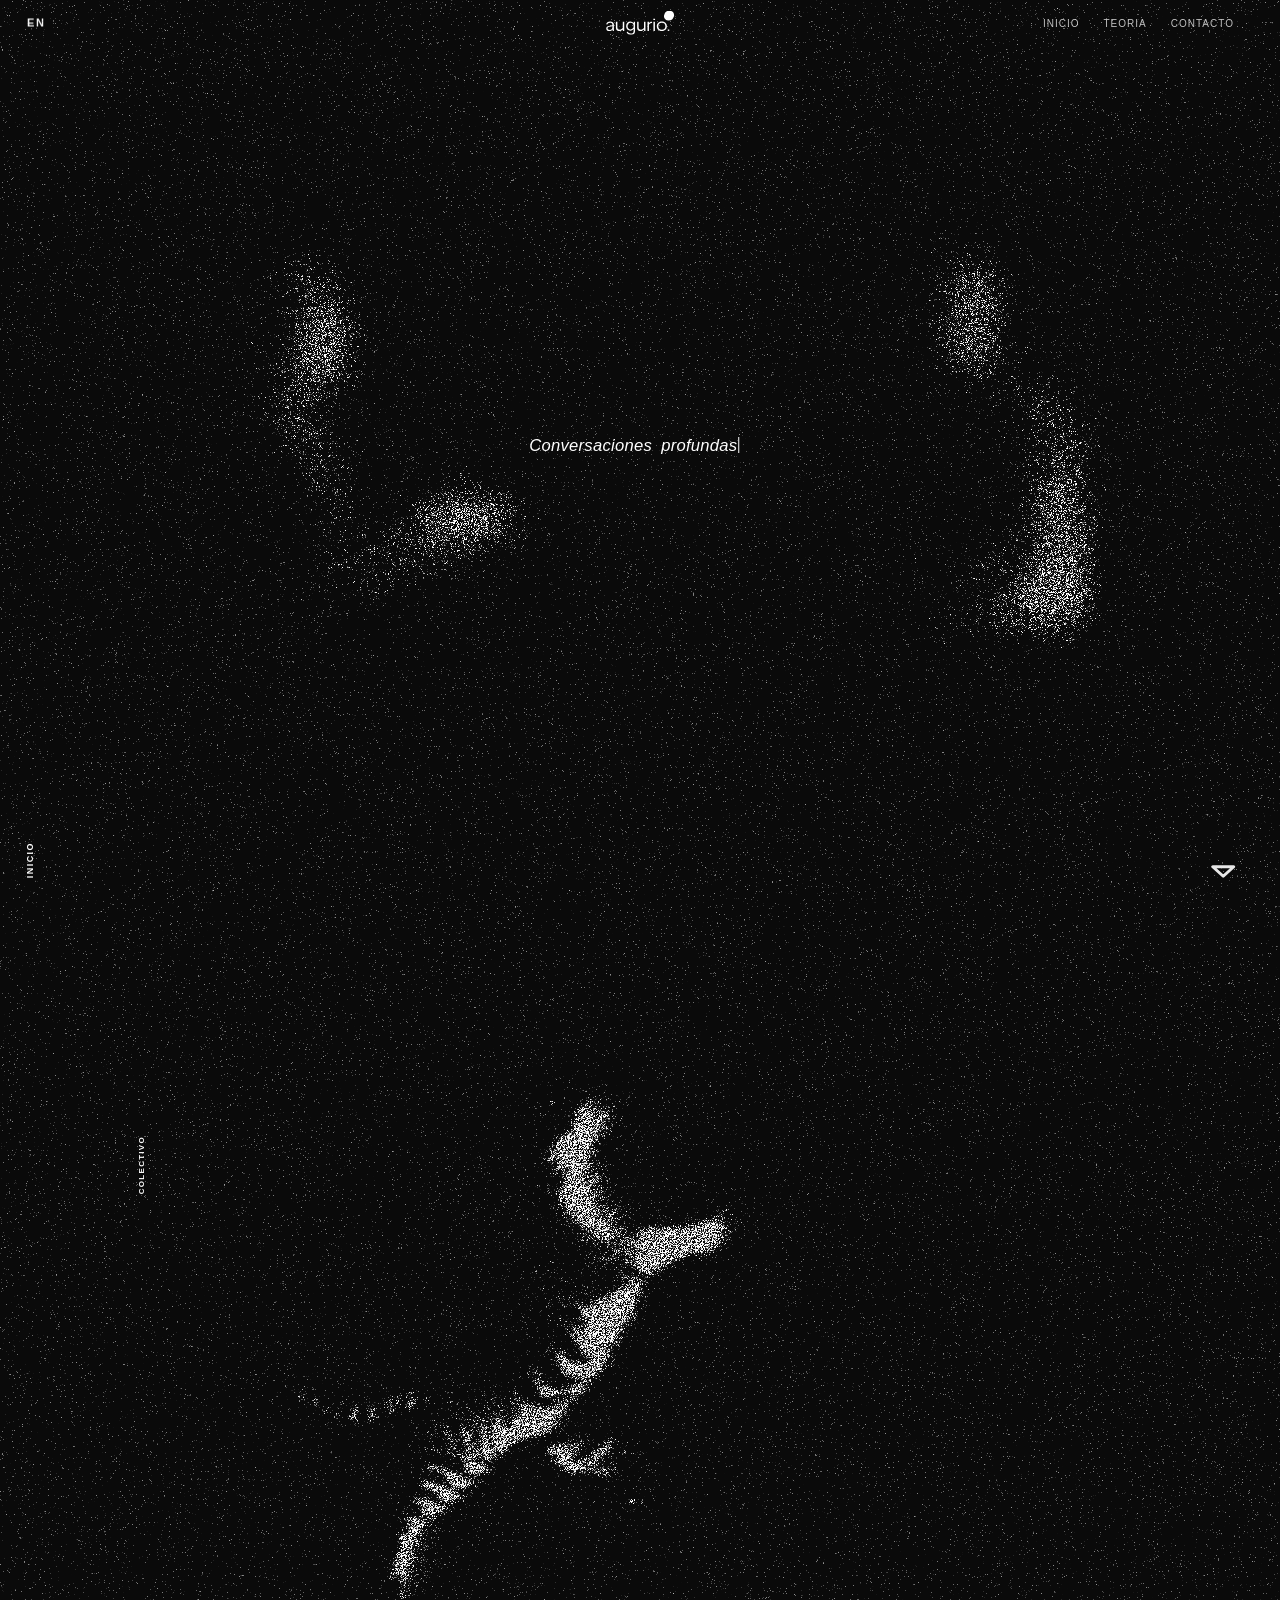
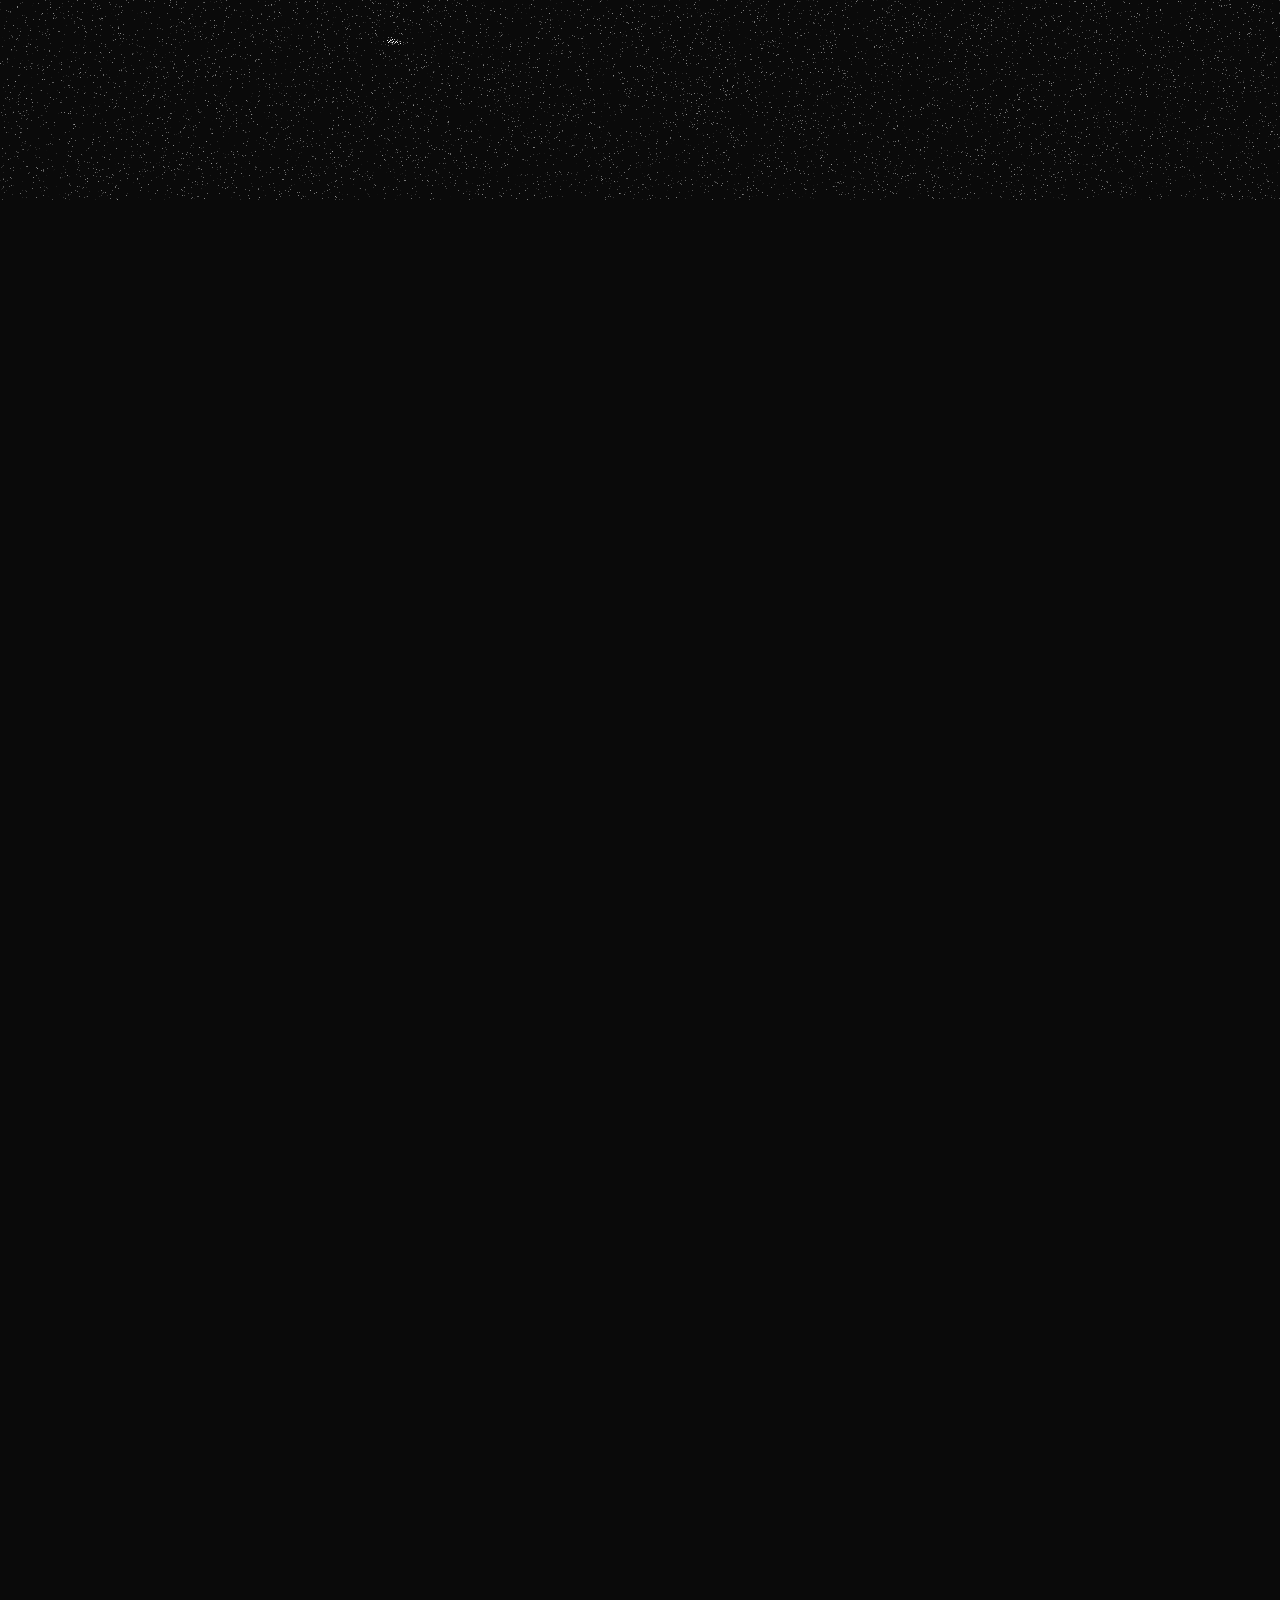
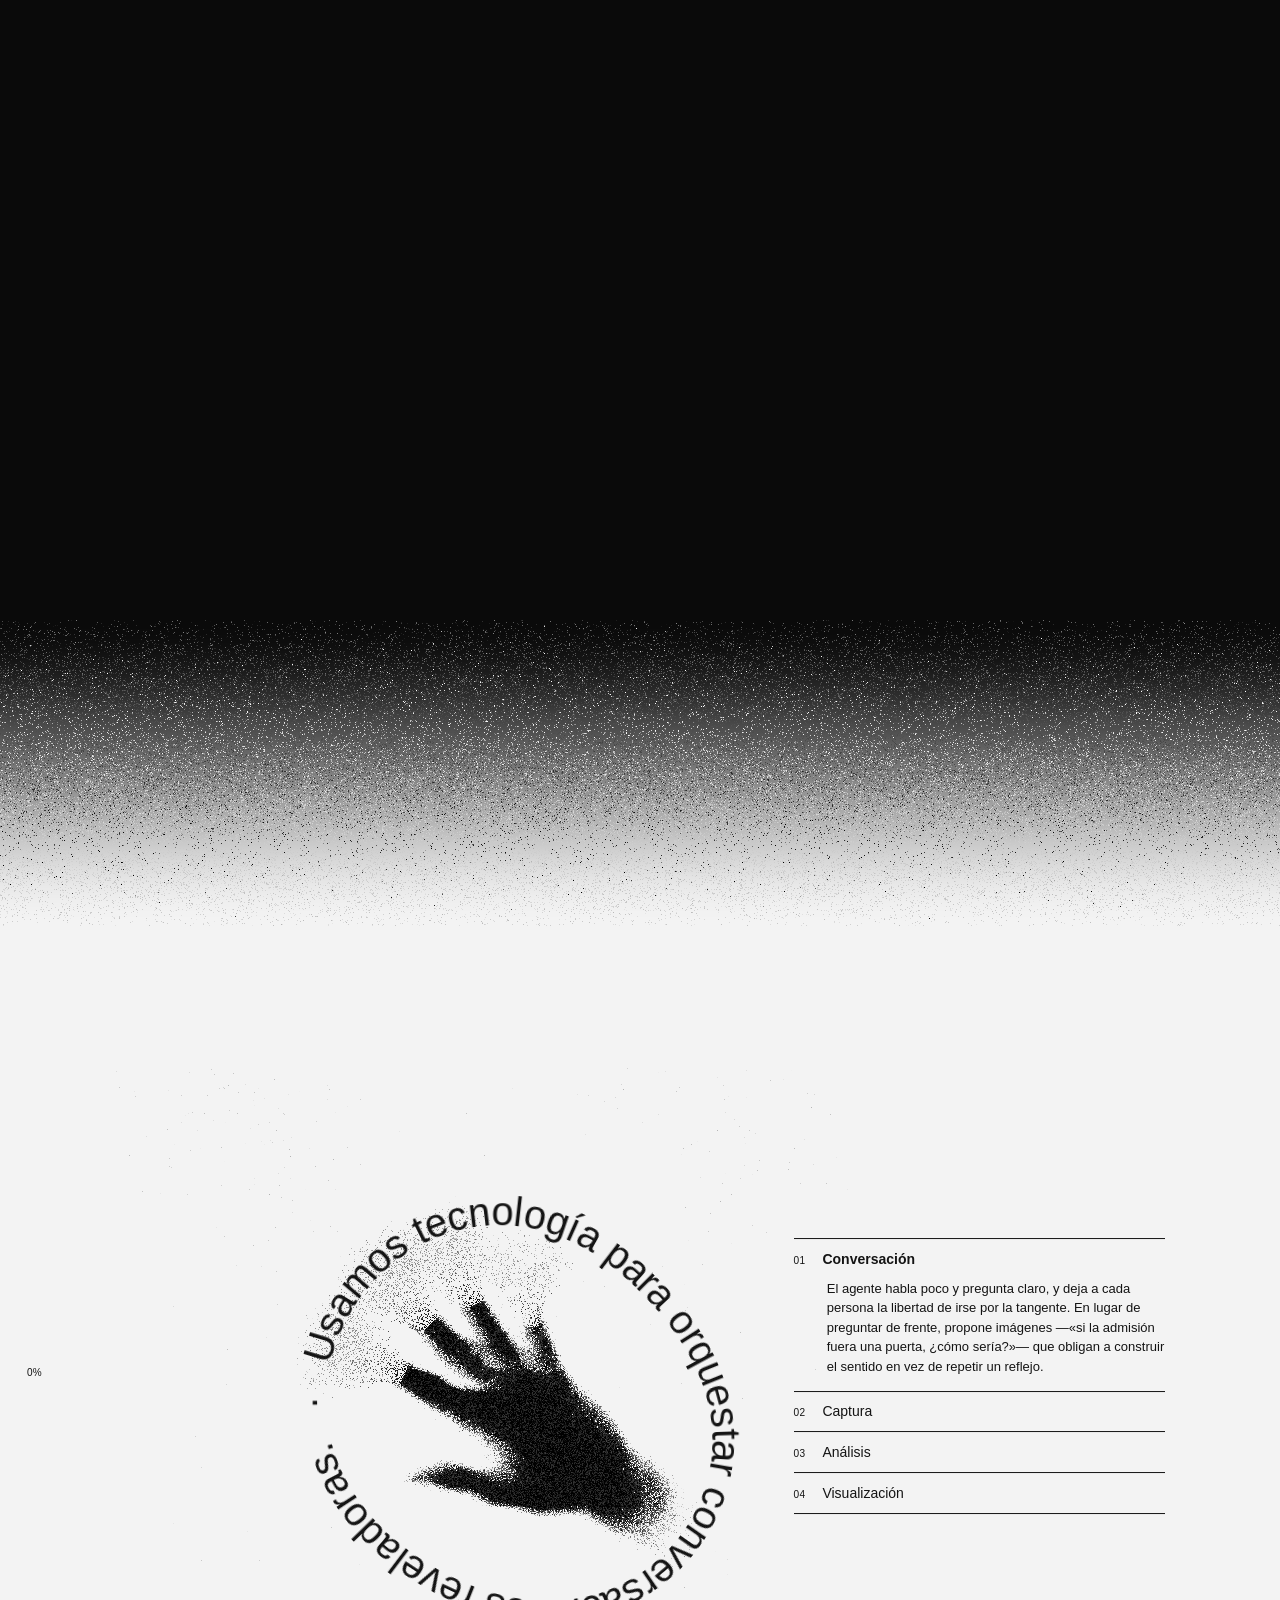
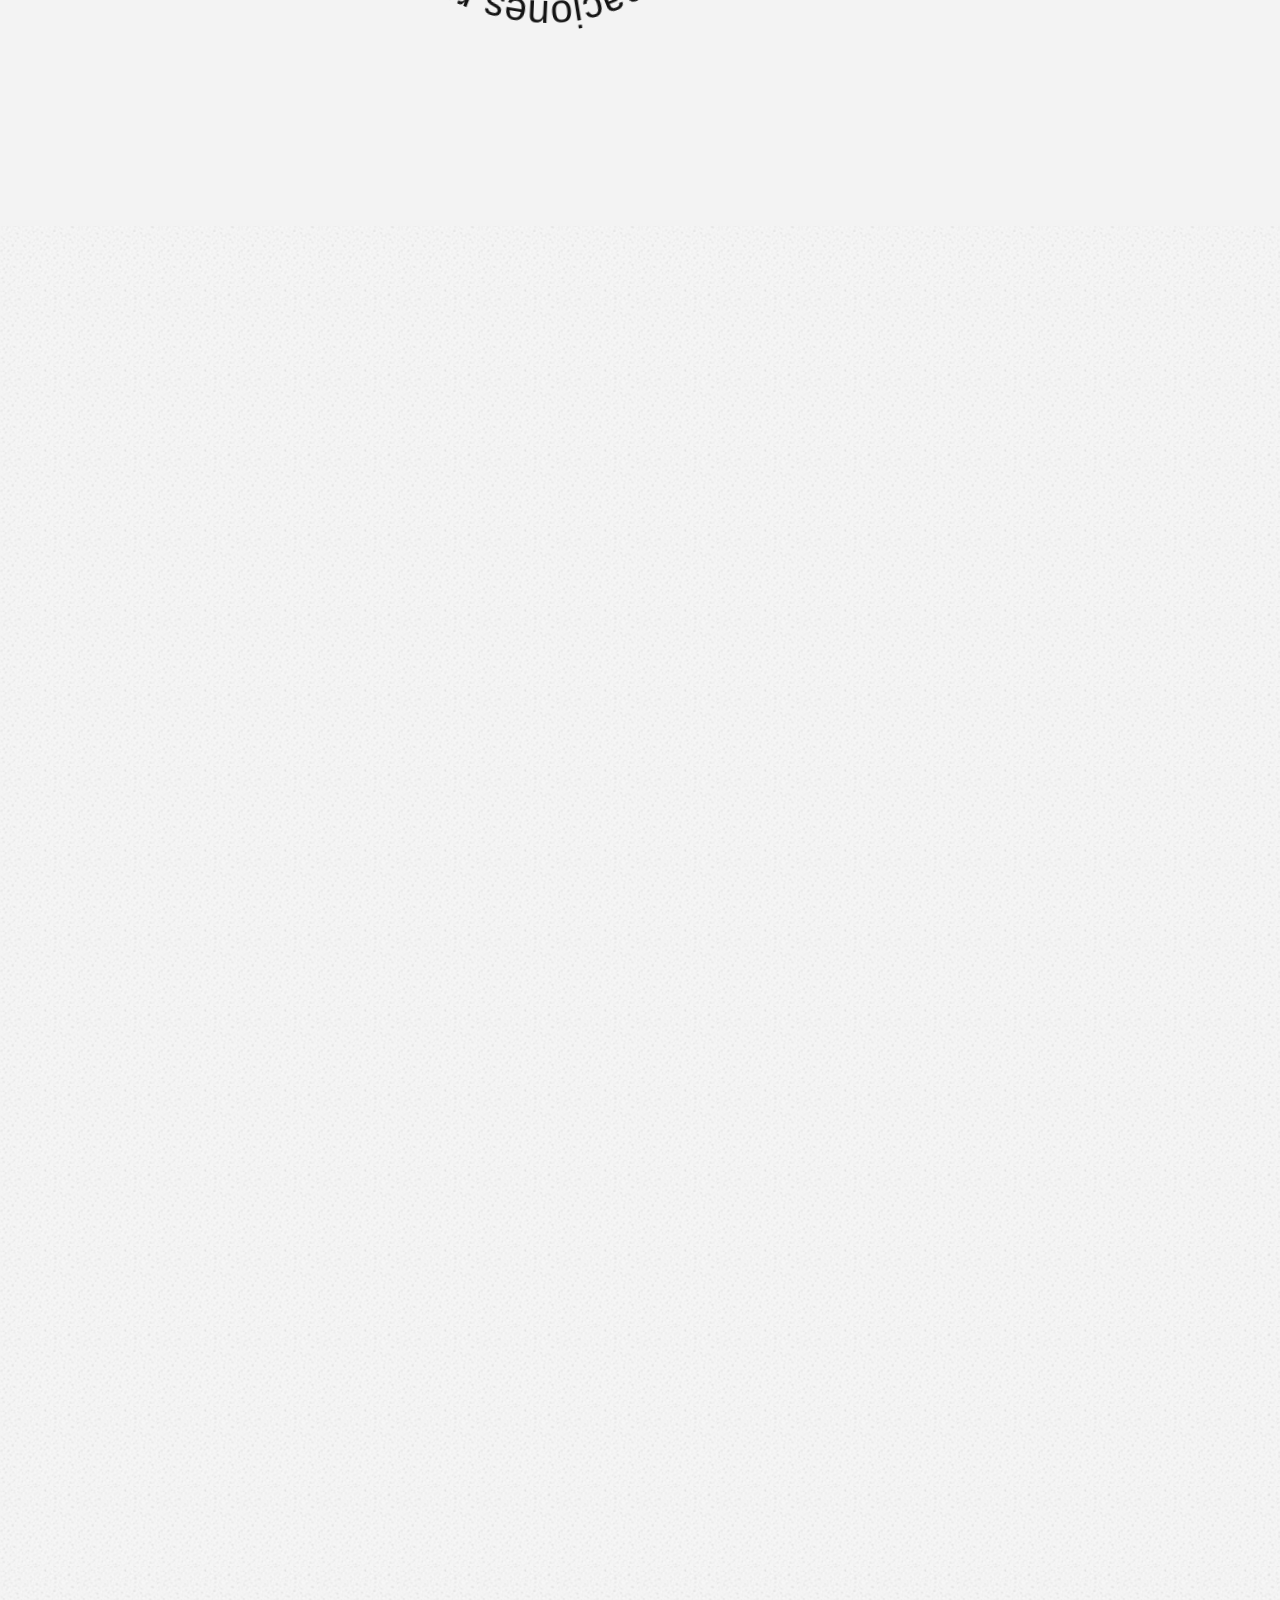
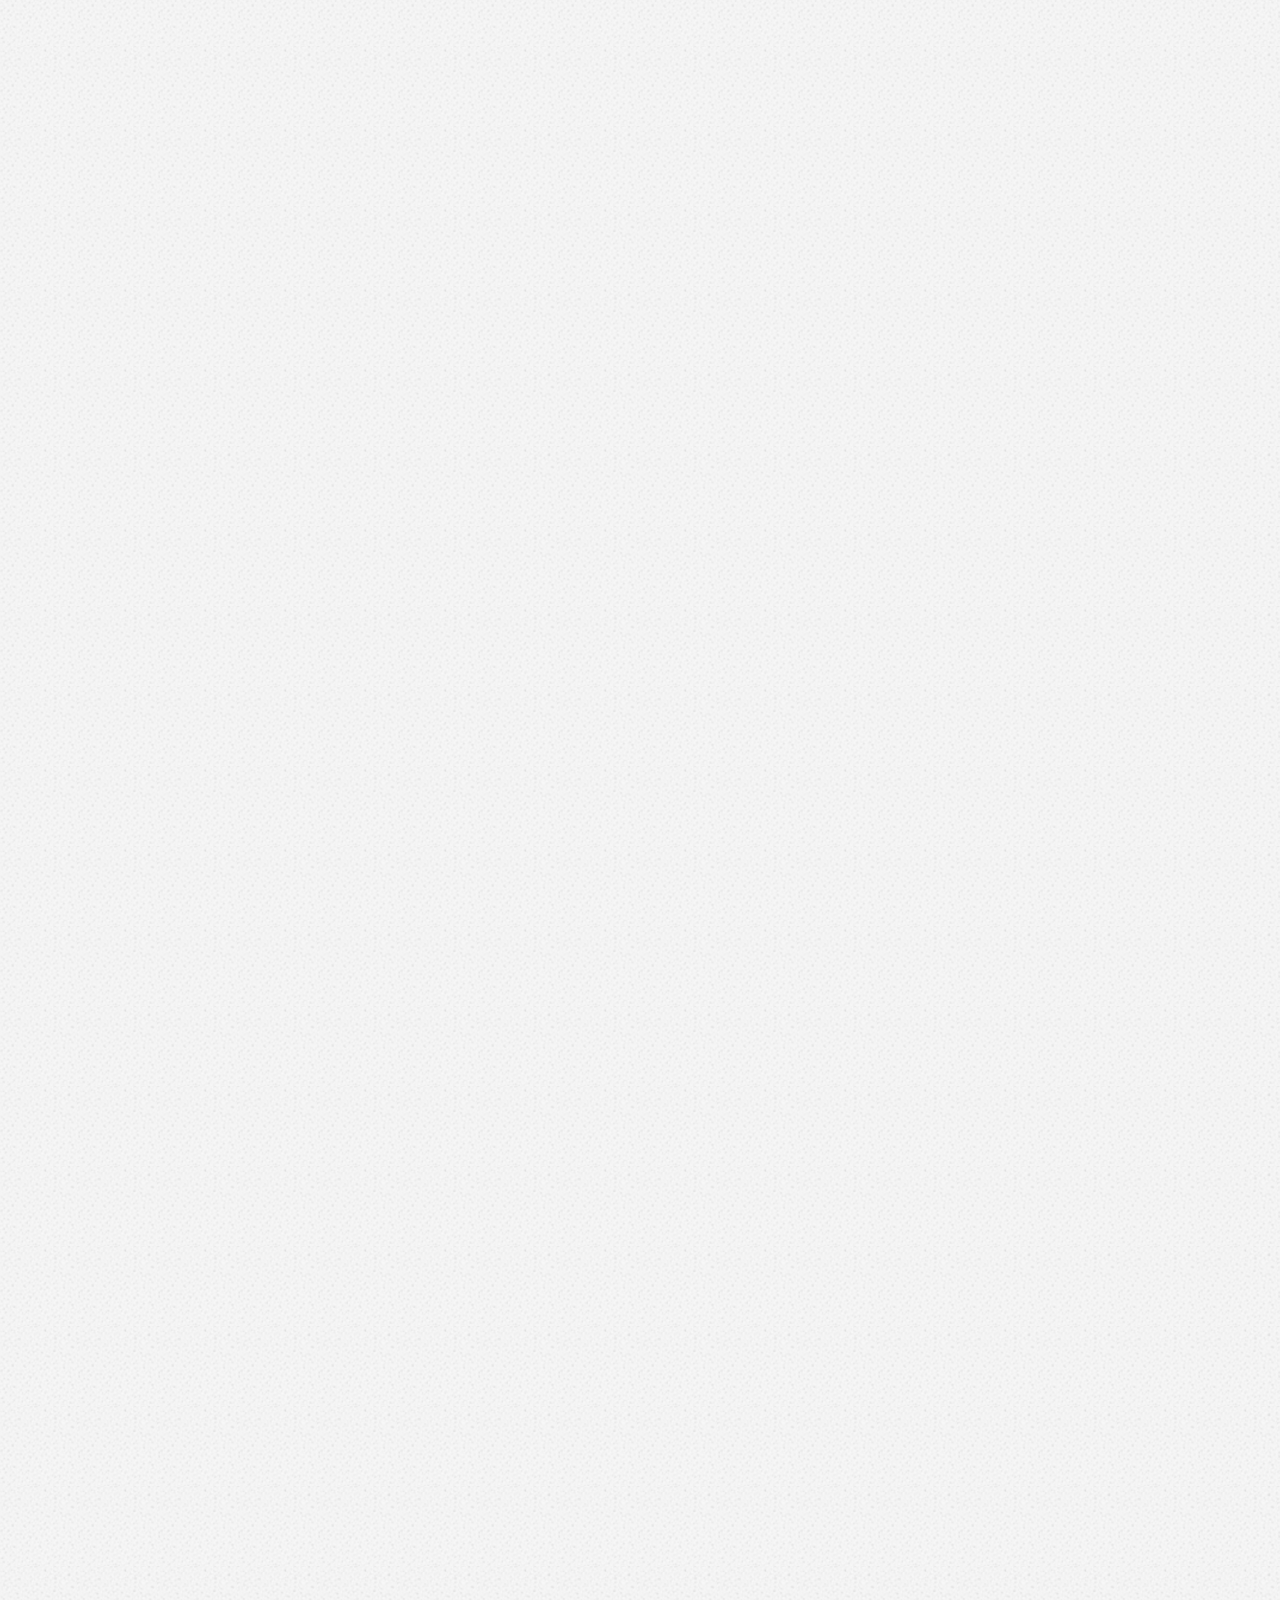
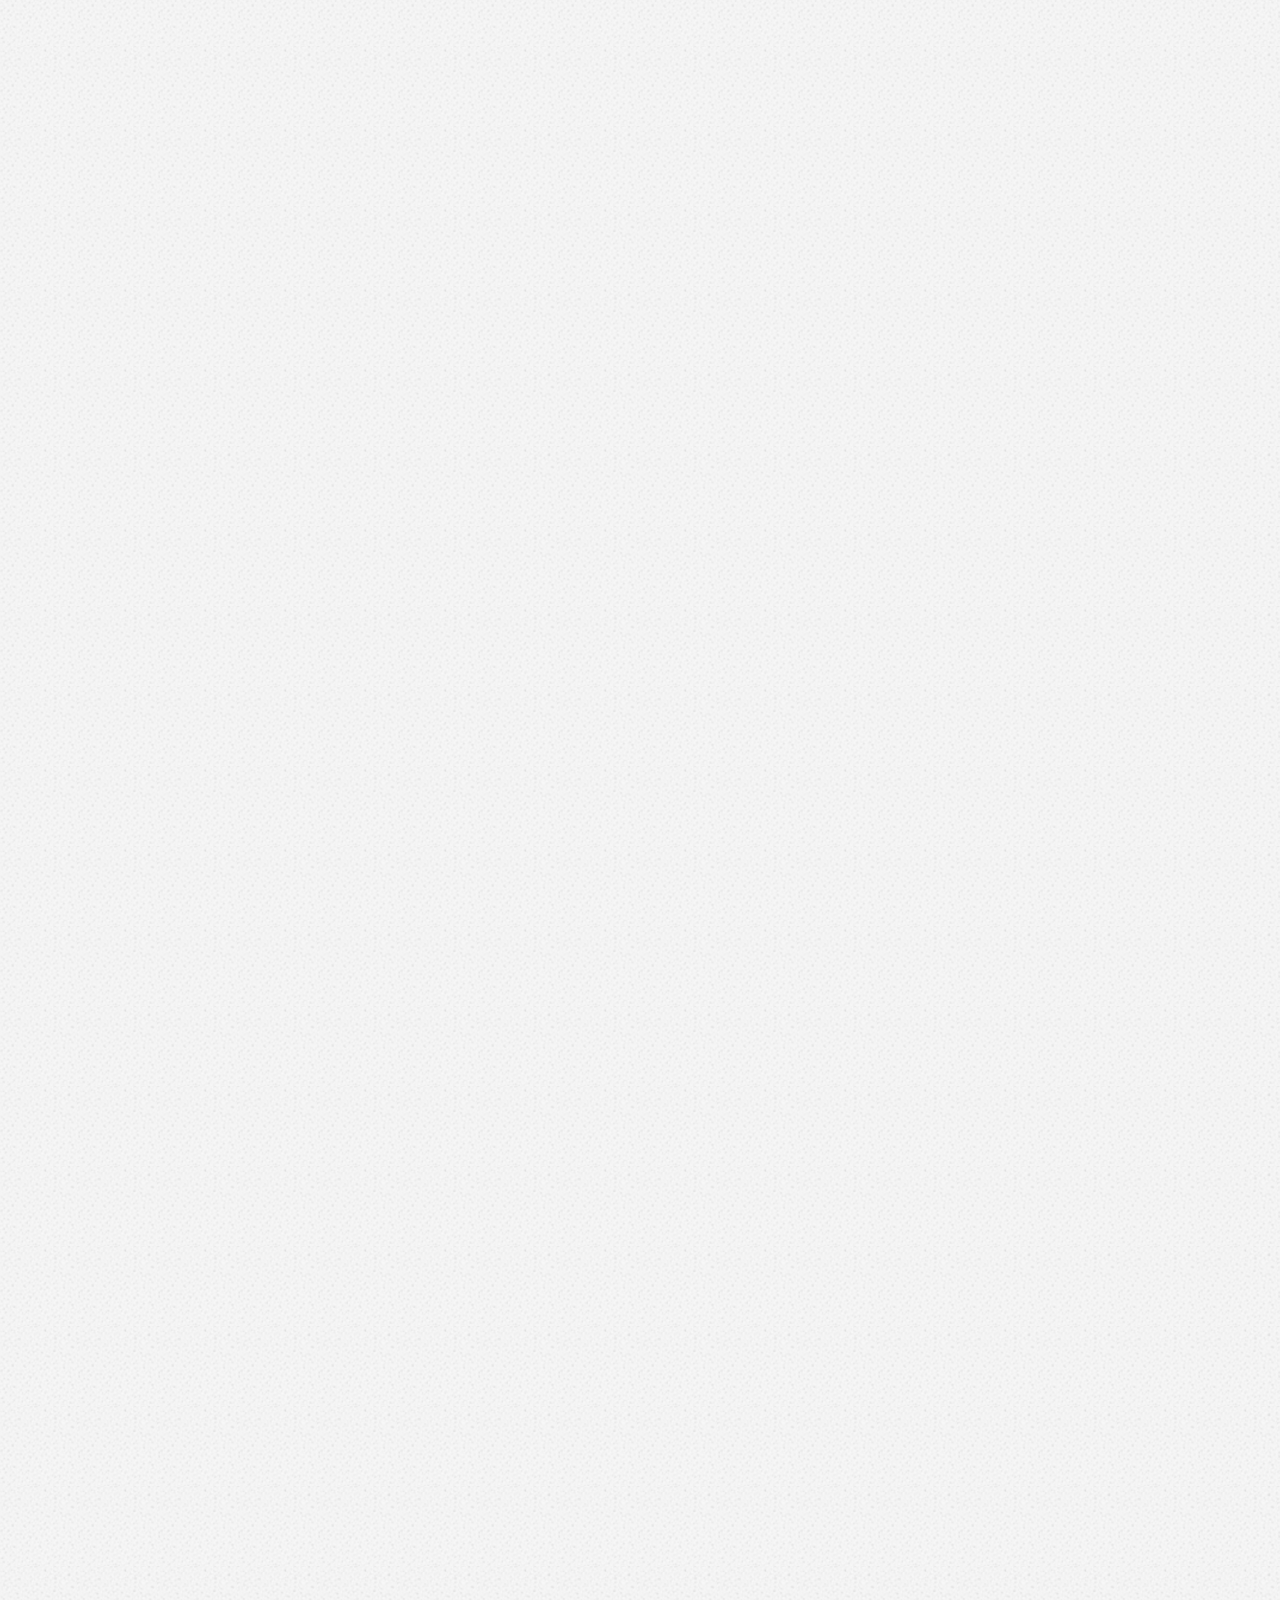
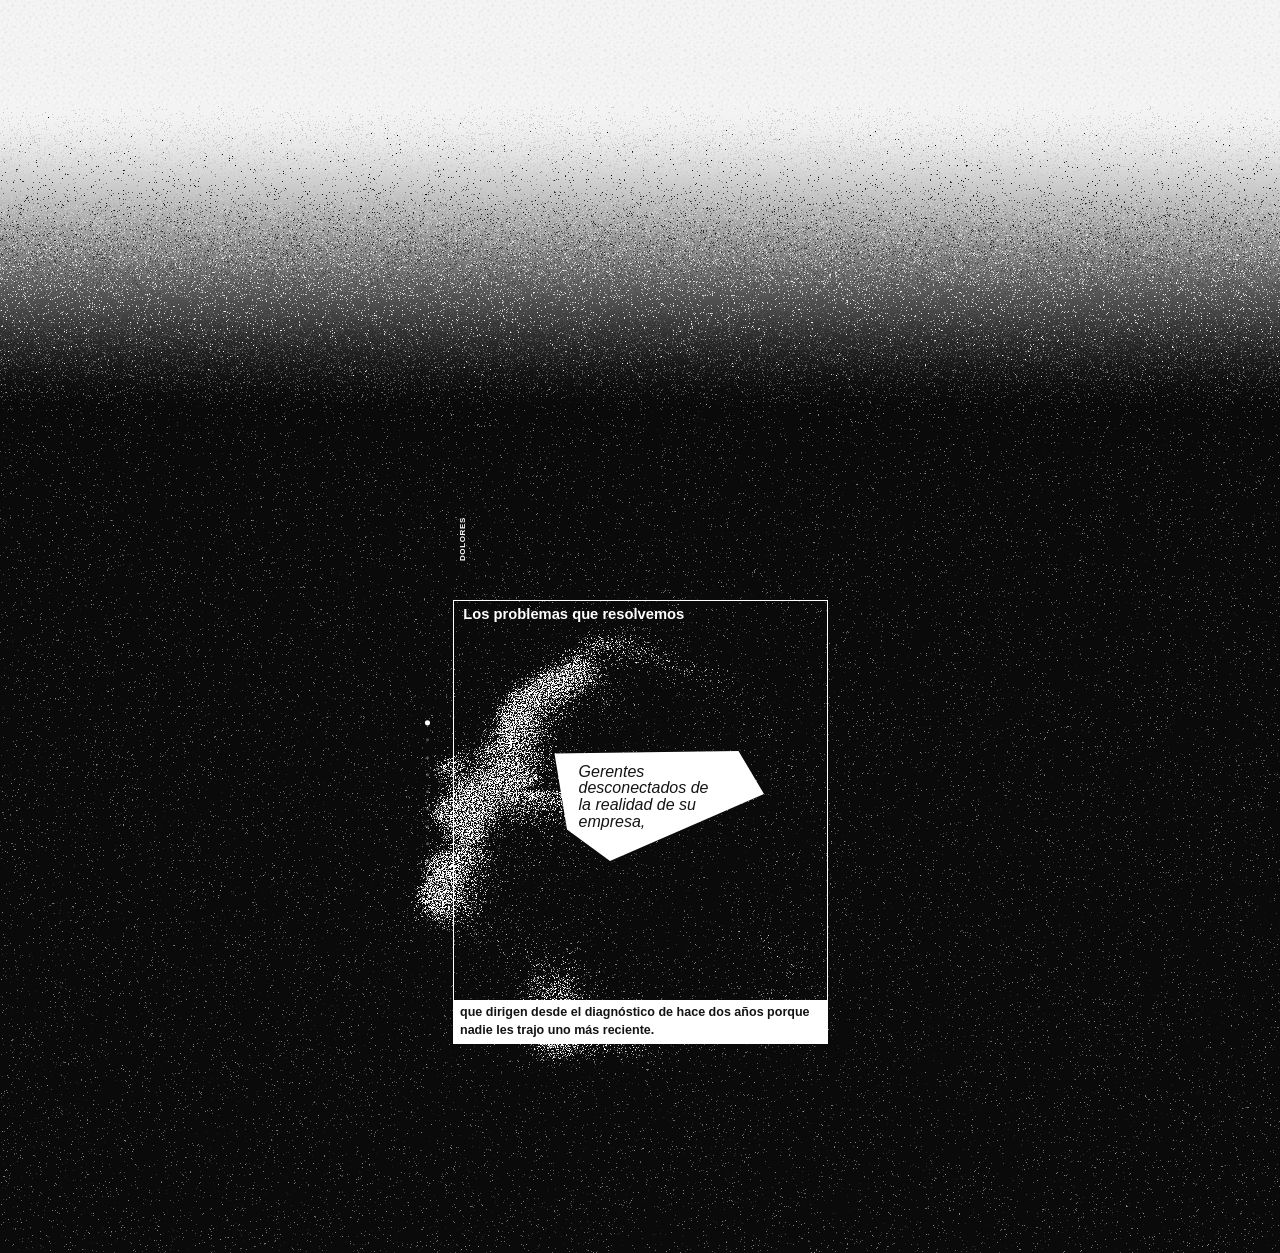
==== commit 507a7b14: "Mano: el titular gira alrededor de la mano y el menú deshace los dedos El titular deja de salir de l" ====
--- a/index.html
+++ b/index.html
@@ -130,48 +130,53 @@
 
         <p class="quehace__progreso" id="quehaceProgreso" aria-hidden="true">0%</p>
 
-        <!-- El titular: una sola línea que cruza el ancho. -->
-        <div class="quehace__pista quehace__pista--titular" aria-hidden="true">
-          <h2 class="quehace__titular" id="quehaceTitular"></h2>
+        <!-- El titular gira despacio alrededor de la mano, sobre una curva a
+             medio camino entre un círculo y la silueta de la mano. Cada letra
+             va colocada a mano sobre la curva: no es texto que fluya. -->
+        <div class="quehace__anillo" aria-hidden="true">
+          <p class="quehace__titular" id="quehaceTitular"></p>
         </div>
-        <p class="sr-only" id="quehaceTitularSR"></p>
-
-        <!-- Las fases. En escritorio las cuatro a la vez, en dos columnas que
-             flanquean la mano; en móvil una cada vez, en la franja de debajo.
-             El scroll enciende la activa. Sin campo: el empuje se queda en el
-             titular, que es donde se lee como efecto. -->
-        <div class="quehace__fases" id="quehaceFases">
-          <div class="quehace__col quehace__col--izq">
-            <article class="fase" data-n="0">
-              <p class="fase__num" aria-hidden="true">01</p>
-              <h3 class="fase__clave"></h3>
-              <p class="fase__texto"></p>
-            </article>
-            <article class="fase" data-n="1">
-              <p class="fase__num" aria-hidden="true">02</p>
-              <h3 class="fase__clave"></h3>
-              <p class="fase__texto"></p>
-            </article>
-          </div>
-          <div class="quehace__col quehace__col--der">
-            <article class="fase" data-n="2">
-              <p class="fase__num" aria-hidden="true">03</p>
-              <h3 class="fase__clave"></h3>
-              <p class="fase__texto"></p>
-            </article>
-            <article class="fase" data-n="3">
-              <p class="fase__num" aria-hidden="true">04</p>
-              <h3 class="fase__clave"></h3>
-              <p class="fase__texto"></p>
-            </article>
-          </div>
-        </div>
-
-        <nav class="hitos" id="hitos" aria-label="Fases del proceso">
-          <button type="button" class="hito" data-n="0">Conversación</button>
-          <button type="button" class="hito" data-n="1">Captura</button>
-          <button type="button" class="hito" data-n="2">Análisis</button>
-          <button type="button" class="hito" data-n="3">Visualización</button>
+        <h2 class="sr-only" id="quehaceTitularSR"></h2>
+
+        <!-- Las cuatro fases, como menú desplegable: el scroll abre una cada
+             vez, y cada una que se abre deshace la punta de un dedo. -->
+        <nav class="menu-fases" id="quehaceMenu" aria-label="Fases del proceso">
+          <div class="mf" data-n="0">
+            <button type="button" class="mf__cab" aria-expanded="false" aria-controls="mf0">
+              <span class="mf__num" aria-hidden="true">01</span>
+              <span class="mf__titulo">Conversación</span>
+            </button>
+            <div class="mf__cuerpo" id="mf0">
+              <div class="mf__dentro"><p class="mf__texto"></p></div>
+            </div>
+          </div>
+          <div class="mf" data-n="1">
+            <button type="button" class="mf__cab" aria-expanded="false" aria-controls="mf1">
+              <span class="mf__num" aria-hidden="true">02</span>
+              <span class="mf__titulo">Captura</span>
+            </button>
+            <div class="mf__cuerpo" id="mf1">
+              <div class="mf__dentro"><p class="mf__texto"></p></div>
+            </div>
+          </div>
+          <div class="mf" data-n="2">
+            <button type="button" class="mf__cab" aria-expanded="false" aria-controls="mf2">
+              <span class="mf__num" aria-hidden="true">03</span>
+              <span class="mf__titulo">Análisis</span>
+            </button>
+            <div class="mf__cuerpo" id="mf2">
+              <div class="mf__dentro"><p class="mf__texto"></p></div>
+            </div>
+          </div>
+          <div class="mf" data-n="3">
+            <button type="button" class="mf__cab" aria-expanded="false" aria-controls="mf3">
+              <span class="mf__num" aria-hidden="true">04</span>
+              <span class="mf__titulo">Visualización</span>
+            </button>
+            <div class="mf__cuerpo" id="mf3">
+              <div class="mf__dentro"><p class="mf__texto"></p></div>
+            </div>
+          </div>
         </nav>
       </div>
     </div>
--- a/style.css
+++ b/style.css
@@ -216,9 +216,9 @@
 /* ================= sección "qué hace" =================
    Medidas de mano3.png (2560 x 1560) y mano3mobile.png (984 x 1578).
 
-   La mano se queda quieta en el centro y el titular la cruza de derecha a
-   izquierda; su pista recorta por los lados. Las fases están quietas a los
-   lados de la mano y el scroll enciende la activa. */
+   El titular gira alrededor de la mano sobre una curva entre círculo y
+   silueta. Las fases son un menú desplegable a un lado: el scroll abre una
+   cada vez. */
 
 .quehace {
   position: relative;
@@ -264,129 +264,97 @@
   letter-spacing: 0.04em;
 }
 
-/* ---- la pista del titular ---- */
-.quehace__pista {
-  position: absolute;
-  left: 0;
-  right: 0;
-  overflow: hidden;
-  /* el contenido se sale por los lados a propósito */
+/* ---- el titular, en anillo ----
+   Cada letra va colocada por JS sobre la curva: posición absoluta en el
+   origen del marco y una transformación que la lleva a su punto y la gira con
+   la tangente. El cuerpo lo fija JS para que la frase dé justo una vuelta. */
+.quehace__anillo {
+  position: absolute;
+  inset: 0;
   pointer-events: none;
 }
 
-.quehace__pista--titular { top: 6%; height: 26%; }
-
 .quehace__titular {
+  position: absolute;
+  inset: 0;
+  margin: 0;
+  font-weight: 400;
+  line-height: 1;
+  letter-spacing: 0;
+}
+
+.quehace__titular .let {
   position: absolute;
   left: 0;
   top: 0;
-  margin: 0;
-  white-space: nowrap;
-  font-size: 17.9vw;      /* 458 px sobre 2560, como en la maqueta */
+  white-space: pre;
+  transform-origin: 0 0;
+  will-change: transform;
+}
+
+/* ---- el menú de fases ----
+   A la derecha de la mano en escritorio. Uno abierto cada vez: el cuerpo se
+   despliega animando grid-template-rows de 0fr a 1fr, que deja crecer hasta
+   el alto real del párrafo sin medirlo. */
+.menu-fases {
+  position: absolute;
+  left: 62%;
+  width: 29%;
+  top: 50%;
+  transform: translateY(-50%);
+  z-index: 2;
+}
+
+.mf { border-top: 1px solid currentColor; }
+.mf:last-child { border-bottom: 1px solid currentColor; }
+
+.mf__cab {
+  display: flex;
+  align-items: baseline;
+  gap: 1.2em;
+  width: 100%;
+  padding: 0.85em 0;
+  border: 0;
+  background: none;
+  font: inherit;
+  font-size: clamp(14px, 1.05vw, 18px);
+  color: inherit;
+  text-align: left;
+  cursor: pointer;
+  opacity: 0.4;
+  transition: opacity 0.4s ease;
+}
+
+.mf__cab:hover,
+.mf__cab:focus-visible { opacity: 0.75; }
+.mf.is-abierto .mf__cab { opacity: 1; font-weight: 700; }
+
+.mf__num {
+  font-size: 0.72em;
   font-weight: 400;
-  letter-spacing: -0.02em;
-  line-height: 1;
-  will-change: transform;
-}
-
-/* Cada letra del titular va en su propio span para poder empujarla. Se
-   agrupan por palabra para que el salto de línea siga cayendo donde debe. */
-.quehace__titular .pal { display: inline-block; white-space: nowrap; }
-.quehace__titular .let { display: inline-block; will-change: transform; }
-
-/* ---- las fases ----
-   Una rejilla de dos filas a los lados de la mano, que en escritorio ocupa
-   del 37% al 61% del ancho y empieza al 37% del alto. Las columnas del DOM
-   desaparecen como cajas (display: contents) y cada fase se coloca en su
-   celda: así las filas se comparten entre los dos lados y los cuatro filetes
-   quedan alineados aunque los textos midan distinto.
-
-   Columnas: margen 7% · fases · hueco de la mano 31% · fases · margen 9%. El
-   hueco va algo corrido a la izquierda porque la mano también lo está: deja
-   un 4% de aire a cada lado de ella. */
-.quehace__fases {
-  position: absolute;
-  left: 0;
-  right: 0;
-  top: 35%;
-  display: grid;
-  grid-template-columns: 7% 1fr 31% 1fr 9%;
-  grid-template-rows: auto auto;
-  row-gap: clamp(24px, 6vh, 60px);
-  align-content: start;
-  pointer-events: none;
-}
-
-.quehace__col { display: contents; }
-
-.fase[data-n="0"] { grid-column: 2; grid-row: 1; }
-.fase[data-n="1"] { grid-column: 2; grid-row: 2; }
-.fase[data-n="2"] { grid-column: 4; grid-row: 1; }
-.fase[data-n="3"] { grid-column: 4; grid-row: 2; }
-
-.fase {
-  border-top: 1px solid currentColor;
-  padding-top: 0.9em;
-  opacity: 0.3;
-  transition: opacity 0.5s ease;
-}
-
-.fase.is-activo { opacity: 1; }
-
-.fase__num {
-  margin: 0 0 0.9em;
-  font-size: max(10px, 0.7vw);
   font-variant-numeric: tabular-nums;
   letter-spacing: 0.04em;
 }
 
-.fase__clave {
-  margin: 0 0 0.4em;
-  font-size: clamp(12px, 0.98vw, 17px);
-  font-weight: 700;
-  line-height: 1.3;
-}
-
-.fase__texto {
-  margin: 0;
-  font-size: clamp(12px, 0.98vw, 17px);
-  line-height: 1.5;          /* interlineado de párrafo al 150% */
+.mf__cuerpo {
+  display: grid;
+  grid-template-rows: 0fr;
+  transition: grid-template-rows 0.55s cubic-bezier(0.33, 0.9, 0.4, 1);
+}
+
+.mf.is-abierto .mf__cuerpo { grid-template-rows: 1fr; }
+
+.mf__dentro { min-height: 0; overflow: hidden; }
+
+.mf__texto {
+  margin: 0;
+  padding: 0 0 1.1em 2.55em;     /* alineado con el título, no con el número */
+  font-size: clamp(13px, 0.95vw, 16px);
+  line-height: 1.5;              /* interlineado de párrafo al 150% */
 }
 
 @media (prefers-reduced-motion: reduce) {
-  .fase { transition: none; }
-}
-
-/* ---- las píldoras ---- */
-.hitos {
-  position: absolute;
-  left: 50%;
-  top: 94.3%;
-  transform: translate(-50%, -50%);
-  display: flex;
-  gap: 1.1vw;
-  z-index: 2;
-}
-
-.hito {
-  flex: 0 0 auto;
-  padding: 0.75em 1.9em;
-  border: 0;
-  border-radius: 999px;
-  background: #141414;
-  font: inherit;
-  font-size: max(9px, 0.62vw);
-  color: #f2f2f2;
-  cursor: pointer;
-  opacity: 0.45;
-  transition: opacity 0.35s ease;
-}
-
-.hito:hover { opacity: 0.75; }
-.hito.is-activo { opacity: 1; }
-
-@media (prefers-reduced-motion: reduce) {
-  .hito { transition: none; }
+  .mf__cab, .mf__cuerpo { transition: none; }
 }
 
 /* ================= sección del gato =================
@@ -837,8 +805,8 @@
   }
 
   /* ---- sección de la mano ----
-     Se apila: el titular cruza arriba, la mano ocupa el centro y debajo se
-     ve una fase cada vez. Medidas de mano3mobile.png (984 x 1578). */
+     Se apila: la mano arriba, más pequeña, con el titular girando a su
+     alrededor, y el menú de fases debajo. */
   .quehace { height: 480svh; }
 
   .quehace__fijo {
@@ -866,39 +834,20 @@
     margin: 0;
   }
 
-  .quehace__pista--titular { top: 5%; height: 24%; }
-
-  .quehace__titular { font-size: 42.8vw; }   /* 421 px sobre 984 */
-
-  /* Las cuatro fases en la misma celda de una rejilla: la celda toma el alto
-     de la más larga, así el bloque no salta al cambiar de una a otra. Las
-     columnas desaparecen como cajas y sus fases pasan a ser hijas directas. */
-  .quehace__fases {
-    left: 8%;
-    right: 8%;
-    top: 66.5%;
-    grid-template-columns: 1fr;
-    grid-template-rows: auto;
-    row-gap: 0;
-  }
-
-  .fase,
-  .fase[data-n] { grid-column: 1; grid-row: 1; opacity: 0; }
-  .fase.is-activo { opacity: 1; }
-
-  .fase__num { font-size: 10px; margin-bottom: 0.7em; }
-  .fase__clave, .fase__texto { font-size: 13px; }
+  /* el menú baja debajo de la mano y su anillo */
+  .menu-fases {
+    left: 7%;
+    right: 7%;
+    width: auto;
+    top: auto;
+    bottom: 5%;
+    transform: none;
+  }
+
+  .mf__cab { font-size: 14px; padding: 0.7em 0; }
+  .mf__texto { font-size: 13px; padding-left: 2.3em; padding-bottom: 0.9em; }
 
   .quehace__progreso { top: 49.5%; font-size: 10px; }
-
-  .hitos {
-    top: 93%;
-    width: 83.8%;
-    gap: 0;
-    justify-content: space-between;
-  }
-
-  .hito { font-size: 10px; padding: 0.7em 1.2em; }
 
   /* ---- sección del gato ----
      Mantiene el anclaje: su coreografía es el sentido de la sección. La
@@ -1054,11 +1003,8 @@
    cruzándose—, pero se aprieta para que la cinta de fases no se coma las
    píldoras. */
 @media (max-width: 900px) and (max-height: 700px) {
-  .quehace__pista--titular { top: 3%; height: 26%; }
-  .quehace__fases { top: 63%; }
-  .fase__clave, .fase__texto { font-size: 12px; }
-  .hitos { top: 92%; }
-  .hito { font-size: 9px; padding: 0.55em 0.9em; }
+  .mf__cab { font-size: 13px; padding: 0.55em 0; }
+  .mf__texto { font-size: 12px; }
 }
 
 /* ---- interruptor de idioma ----
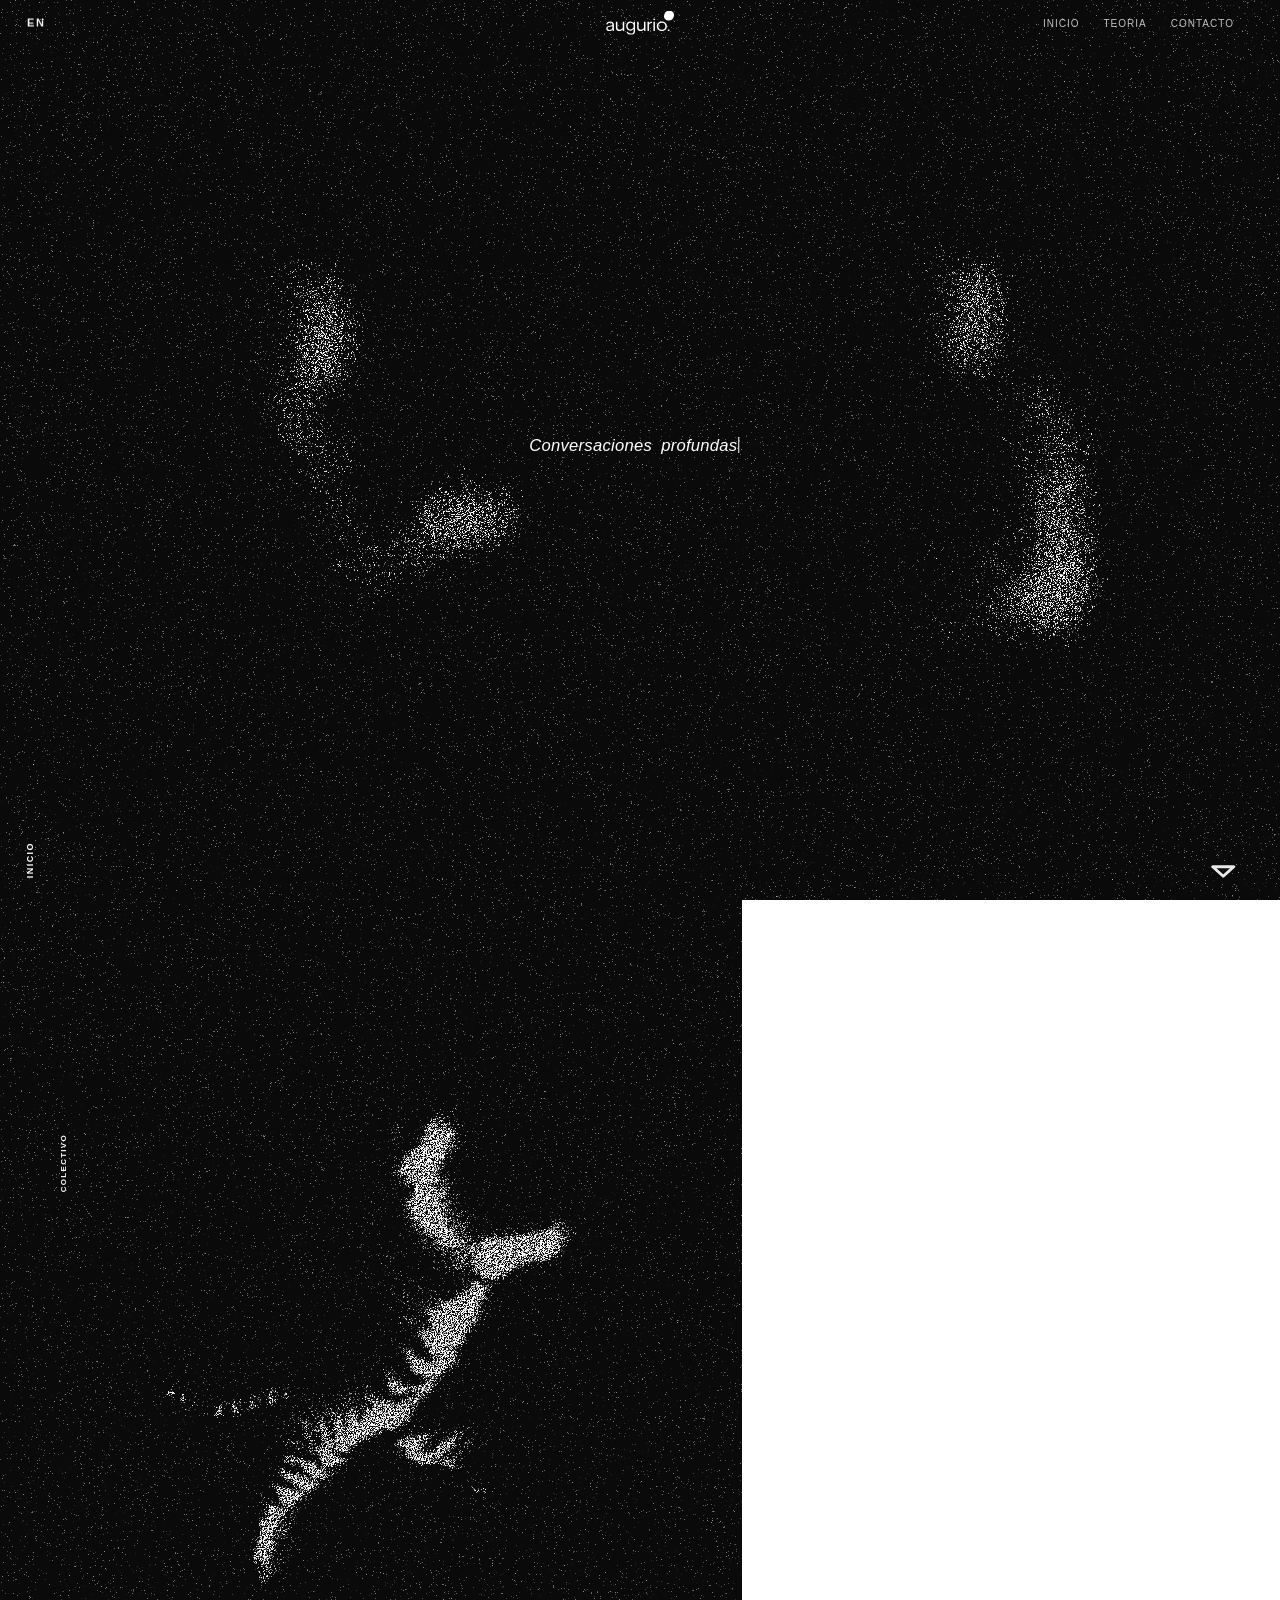
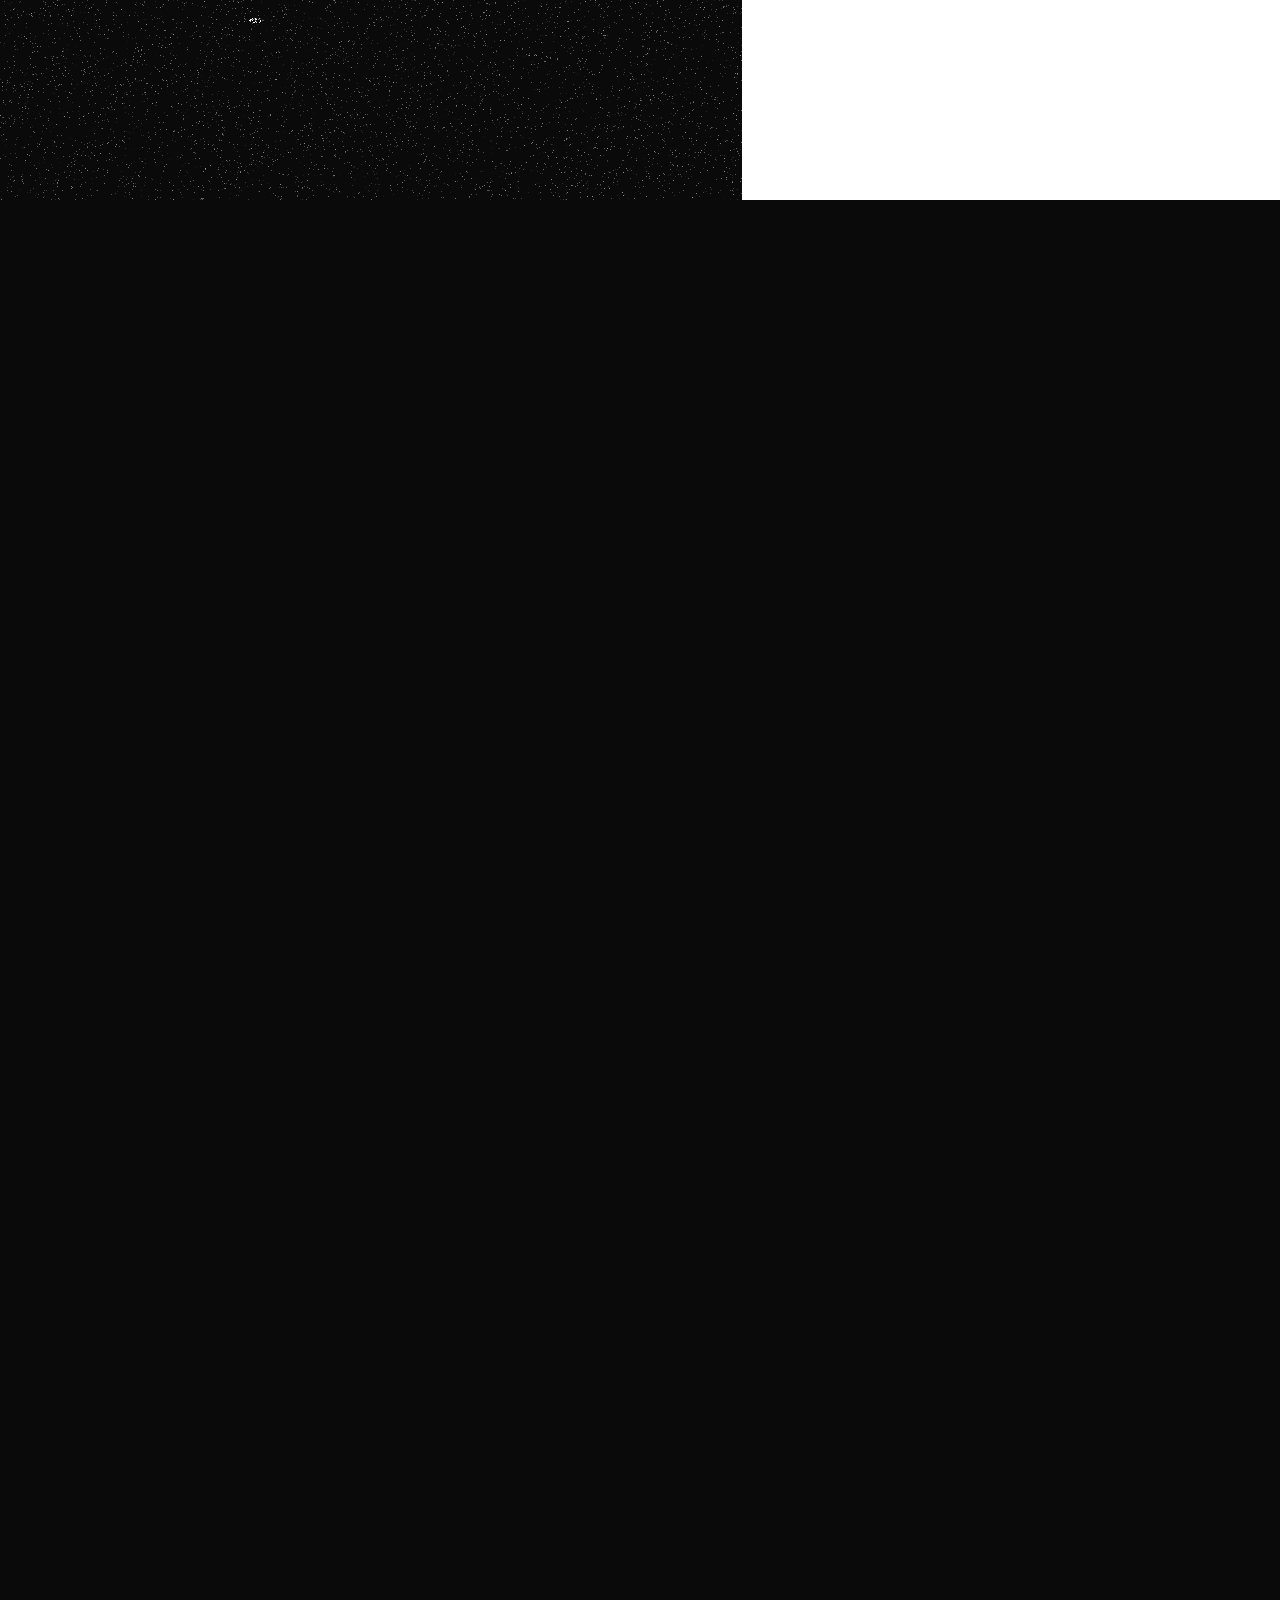
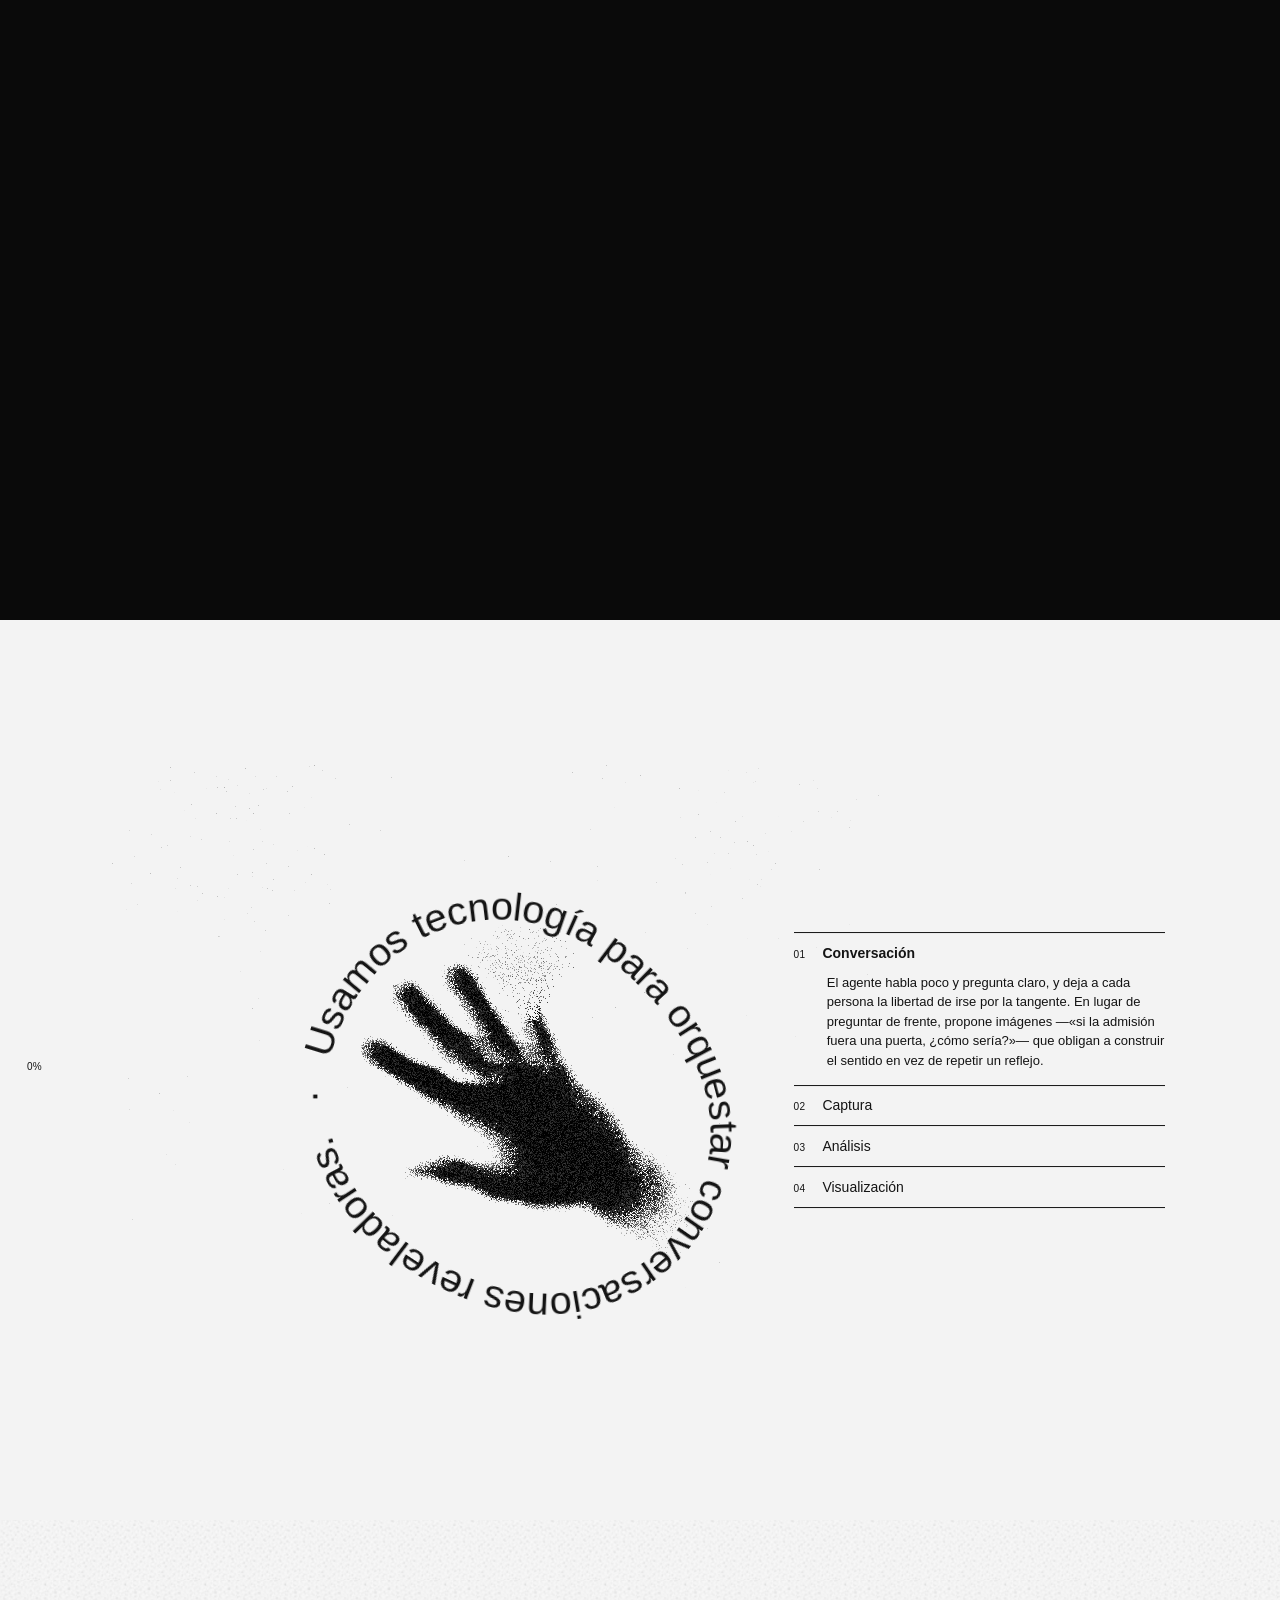
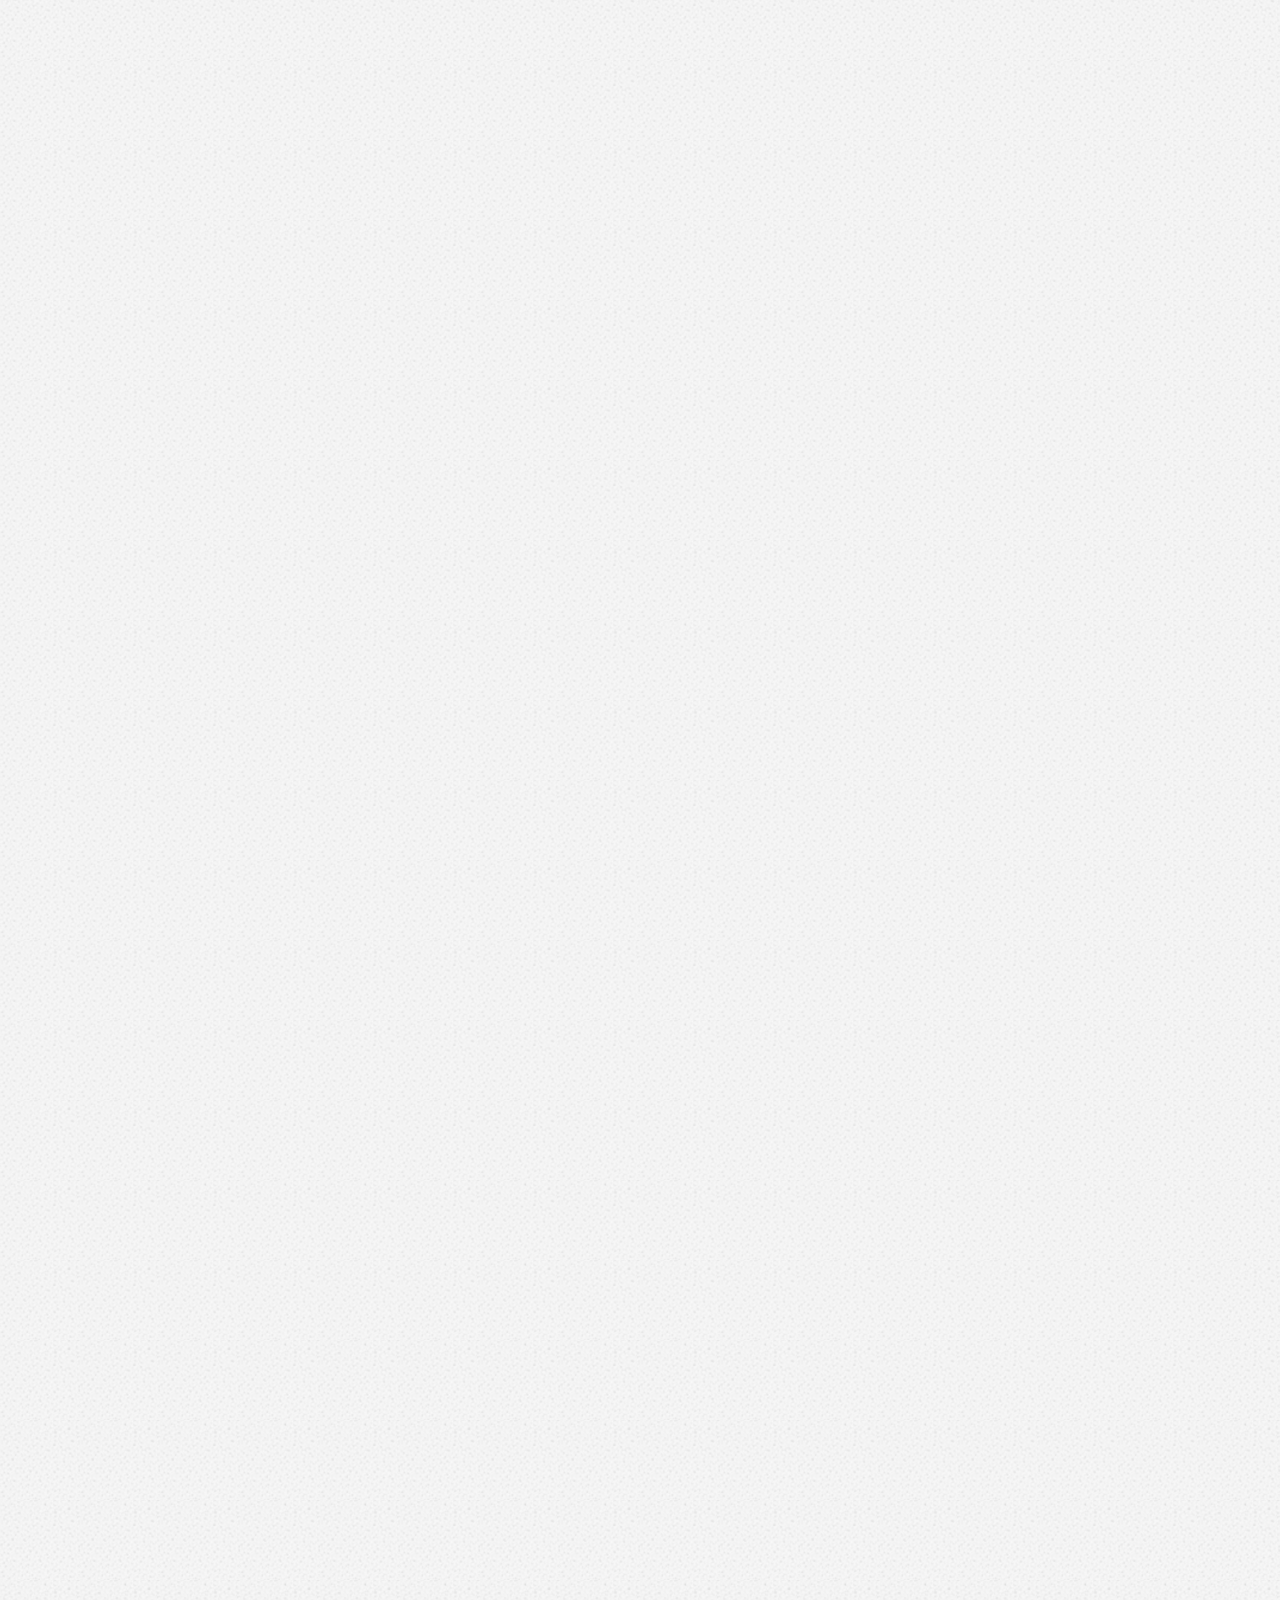
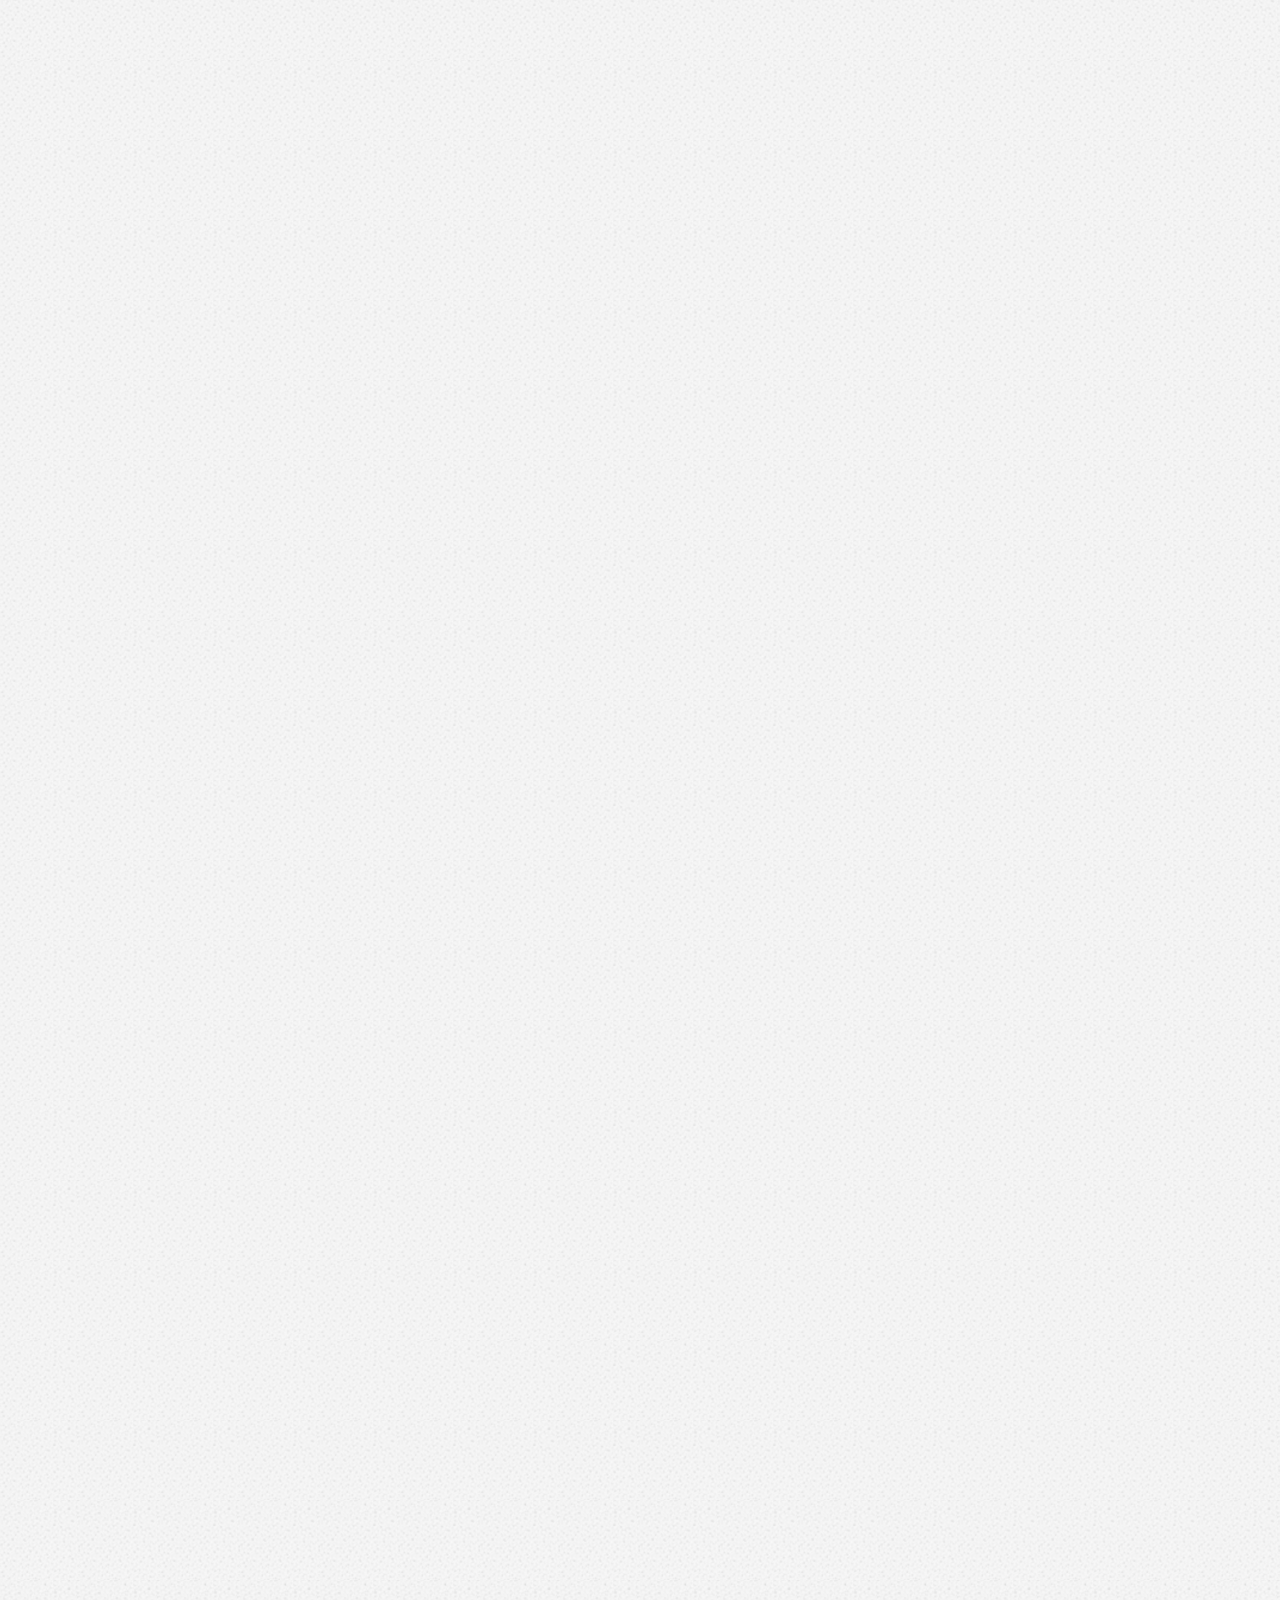
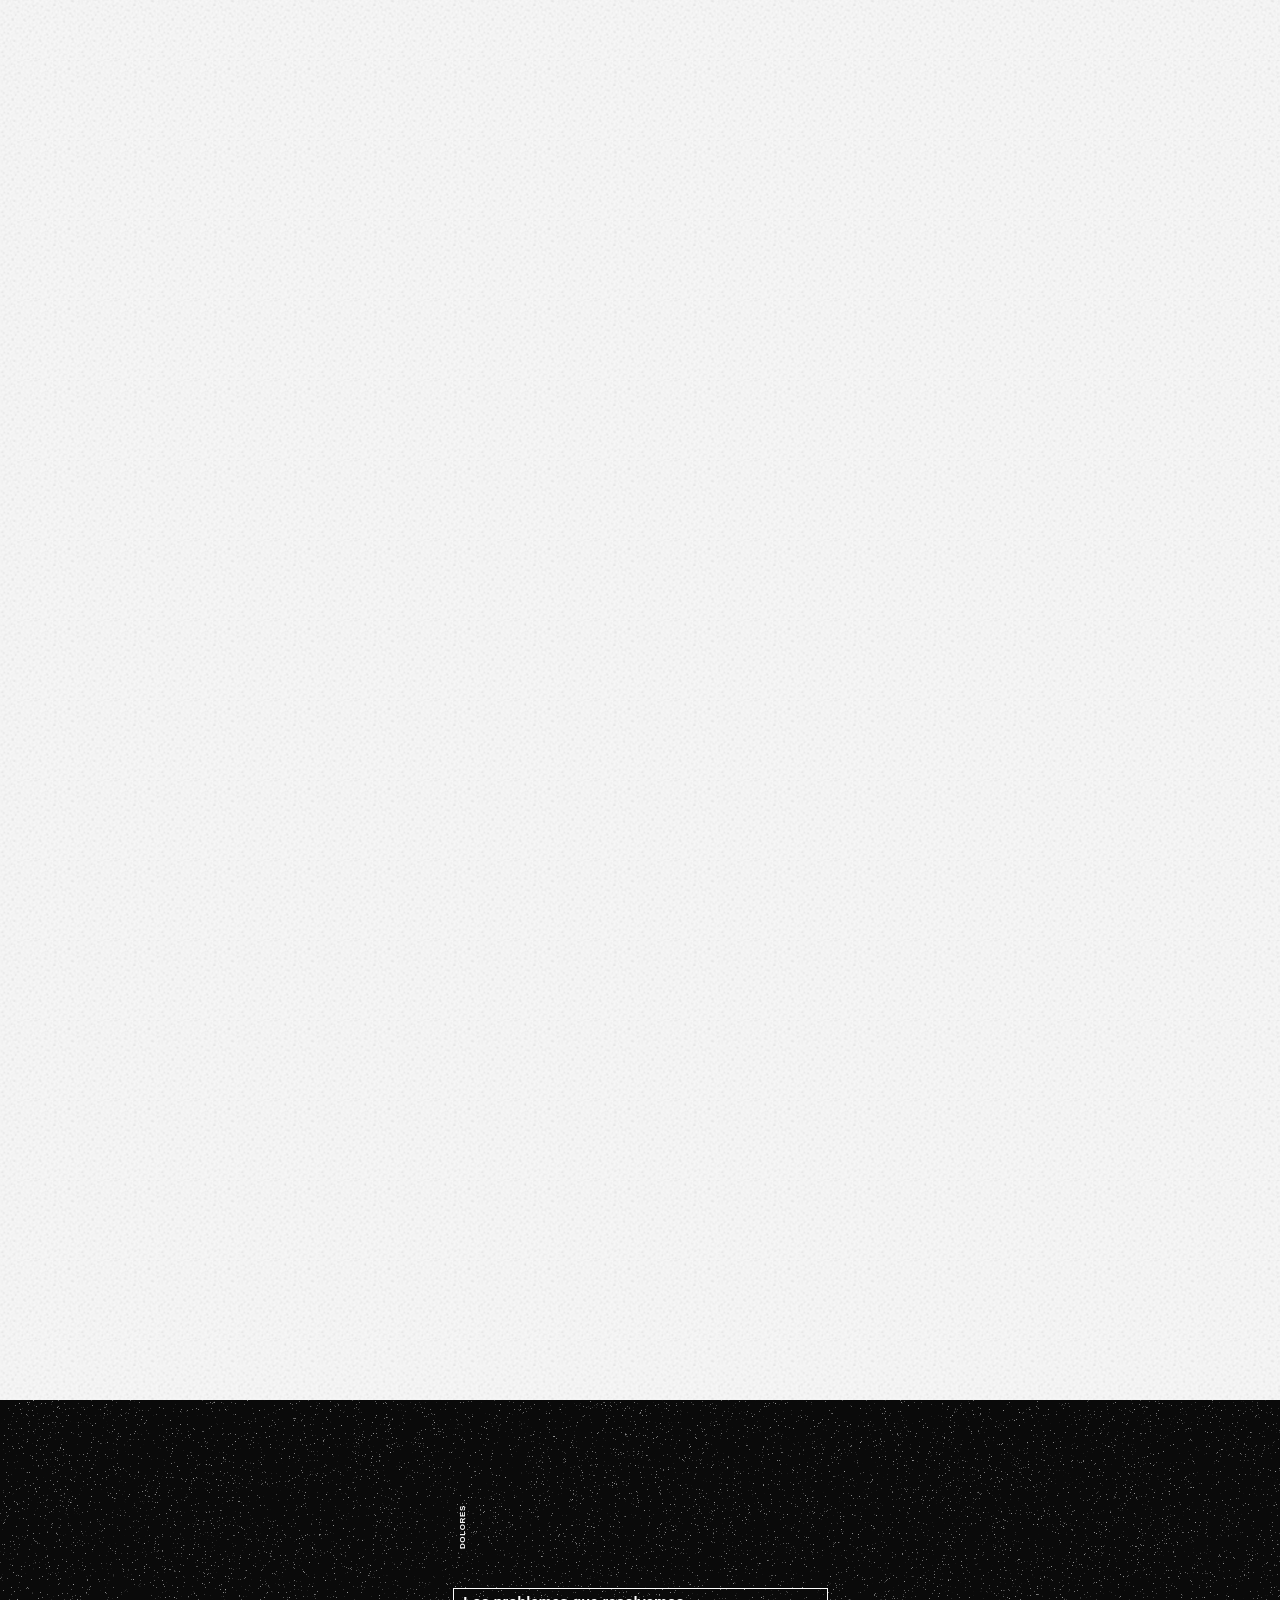
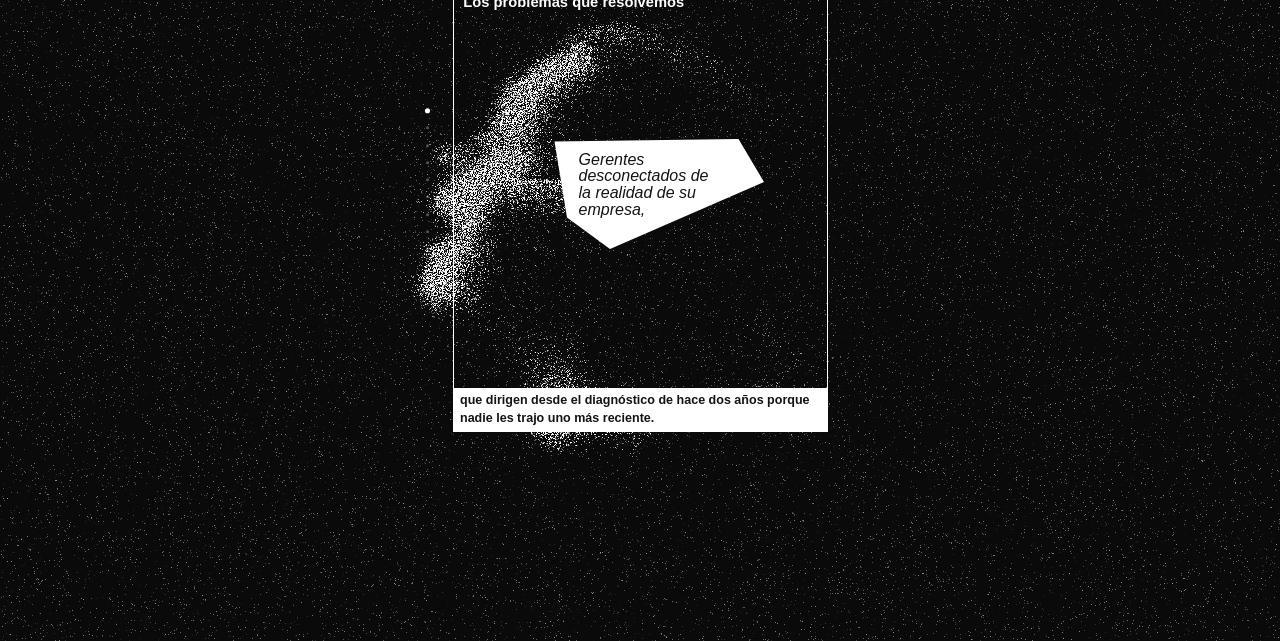
==== commit 5cd5169b: "Gato a dos columnas, sin franjas entre secciones, un dedo cada vez Gato: el panel anclado se parte e" ====
--- a/index.html
+++ b/index.html
@@ -63,41 +63,47 @@
        se recorre, para que haya recorrido suficiente sin que la escena se mueva -->
   <section class="gato" id="gato">
     <div class="gato__fijo">
-      <canvas class="gato__canvas" id="gatoCanvas" aria-hidden="true"></canvas>
-      <div class="gato__marco">
-        <svg class="gato__malla" id="gatoMalla" viewBox="0 0 2560 1696" preserveAspectRatio="none" aria-hidden="true">
-          <g fill="none" stroke="#fff" stroke-width="1" stroke-opacity="0.5" vector-effect="non-scaling-stroke">
-            <path data-e="2-4" style="--d:0.90s" d="M946 738 L654 850"/>
-            <path data-e="2-5" style="--d:0.97s" d="M999 753 L1254 1080"/>
-            <path data-e="1-3" style="--d:1.04s" d="M1074 344 L1486 505"/>
-            <path data-e="4-6" style="--d:1.11s" d="M632 894 L781 1359"/>
-            <path data-e="3-5" style="--d:1.18s" d="M1505 548 L1288 1076"/>
-            <path data-e="1-4" style="--d:1.25s" d="M1021 359 L643 835"/>
-            <path data-e="2-6" style="--d:1.32s" d="M969 759 L800 1358"/>
-            <path data-e="1-5" style="--d:1.39s" d="M1052 365 L1265 1074"/>
-            <path data-e="1-6" style="--d:1.46s" d="M1034 365 L799 1358"/>
-            <path data-e="3-6" style="--d:1.53s" d="M1496 543 L813 1365"/>
-          </g>
-        </svg>
-        <svg class="gato__traza" viewBox="0 0 2560 1696" preserveAspectRatio="none" aria-hidden="true">
-          <g fill="none" stroke="#fff" stroke-width="1.5" vector-effect="non-scaling-stroke">
-            <path data-s="0" d="M1037 366 L983 692"/>
-            <path data-s="1" d="M1010 714 L1486 529"/>
-            <path data-s="2" d="M1486 529 L654 850"/>
-            <path data-s="3" d="M654 874 L1243 1095"/>
-            <path data-s="4" d="M1246 1124 L820 1374"/>
-          </g>
-        </svg>
-        <span class="gato__num" data-n="1" style="--x:40.7%; --y:19.6%">1.</span>
-        <span class="gato__num" data-n="2" style="--x:38.2%; --y:42.8%">2.</span>
-        <span class="gato__num" data-n="3" style="--x:59.3%; --y:30.5%">3.</span>
-        <span class="gato__num" data-n="4" style="--x:24.3%; --y:50.8%">4.</span>
-        <span class="gato__num" data-n="5" style="--x:49.8%; --y:65.3%">5.</span>
-        <span class="gato__num" data-n="6" style="--x:30.9%; --y:82.0%">6.</span>
-
+      <!-- La escena del gato: lienzo, números, trazos y rótulo. En escritorio
+           ocupa la columna izquierda y en móvil la parte de arriba; la ficha
+           blanca va al lado o debajo. -->
+      <div class="gato__escena">
+        <canvas class="gato__canvas" id="gatoCanvas" aria-hidden="true"></canvas>
+        <div class="gato__marco">
+          <svg class="gato__malla" id="gatoMalla" viewBox="0 0 2560 1696" preserveAspectRatio="none" aria-hidden="true">
+            <g fill="none" stroke="#fff" stroke-width="1" stroke-opacity="0.5" vector-effect="non-scaling-stroke">
+              <path data-e="2-4" style="--d:0.90s" d="M946 738 L654 850"/>
+              <path data-e="2-5" style="--d:0.97s" d="M999 753 L1254 1080"/>
+              <path data-e="1-3" style="--d:1.04s" d="M1074 344 L1486 505"/>
+              <path data-e="4-6" style="--d:1.11s" d="M632 894 L781 1359"/>
+              <path data-e="3-5" style="--d:1.18s" d="M1505 548 L1288 1076"/>
+              <path data-e="1-4" style="--d:1.25s" d="M1021 359 L643 835"/>
+              <path data-e="2-6" style="--d:1.32s" d="M969 759 L800 1358"/>
+              <path data-e="1-5" style="--d:1.39s" d="M1052 365 L1265 1074"/>
+              <path data-e="1-6" style="--d:1.46s" d="M1034 365 L799 1358"/>
+              <path data-e="3-6" style="--d:1.53s" d="M1496 543 L813 1365"/>
+            </g>
+          </svg>
+          <svg class="gato__traza" viewBox="0 0 2560 1696" preserveAspectRatio="none" aria-hidden="true">
+            <g fill="none" stroke="#fff" stroke-width="1.5" vector-effect="non-scaling-stroke">
+              <path data-s="0" d="M1037 366 L983 692"/>
+              <path data-s="1" d="M1010 714 L1486 529"/>
+              <path data-s="2" d="M1486 529 L654 850"/>
+              <path data-s="3" d="M654 874 L1243 1095"/>
+              <path data-s="4" d="M1246 1124 L820 1374"/>
+            </g>
+          </svg>
+          <span class="gato__num" data-n="1" style="--x:40.7%; --y:19.6%">1.</span>
+          <span class="gato__num" data-n="2" style="--x:38.2%; --y:42.8%">2.</span>
+          <span class="gato__num" data-n="3" style="--x:59.3%; --y:30.5%">3.</span>
+          <span class="gato__num" data-n="4" style="--x:24.3%; --y:50.8%">4.</span>
+          <span class="gato__num" data-n="5" style="--x:49.8%; --y:65.3%">5.</span>
+          <span class="gato__num" data-n="6" style="--x:30.9%; --y:82.0%">6.</span>
+
+        </div>
+
+        <p class="gato__rotulo" aria-hidden="true">COLECTIVO</p>
       </div>
 
-      <p class="gato__rotulo" aria-hidden="true">COLECTIVO</p>
       <div class="gato__tarjeta" id="gatoTarjeta">
         <div class="gato__pila" id="gatoPila">
           <p class="gato__frase" data-n="1"><b class="gato__clave">Profundidad_</b>Creemos que el valor de un equipo no está en lo que sabe cada persona por separado, sino en lo que sabe como colectivo.</p>
@@ -113,8 +119,6 @@
 
 
 
-  <!-- del negro del gato al papel de la mano -->
-  <div class="difuminado" data-papel-a="10" data-tinta-a="78" data-dens-a="0.038" data-papel-b="243" data-tinta-b="205" data-dens-b="0.03" aria-hidden="true"><canvas></canvas></div>
   <!-- El bloque alto es pista de scroll; lo que se ve queda anclado mientras
        se recorre, igual que en la sección del gato. -->
   <!-- El bloque alto es pista de scroll; la escena queda anclada mientras
@@ -184,8 +188,6 @@
 
 
 
-  <!-- del papel de la mano al negro de problemas -->
-  <div class="difuminado" data-papel-a="243" data-tinta-a="205" data-dens-a="0.03" data-papel-b="10" data-tinta-b="78" data-dens-b="0.038" aria-hidden="true"><canvas></canvas></div>
   <!-- Sección "problemas": corre sola. Cada cambio de frase reparte el texto
        entre el polígono y la barra inferior, y el polígono cambia de forma
        conservando sus cinco lados. -->
--- a/style.css
+++ b/style.css
@@ -357,12 +357,24 @@
   .mf__cab, .mf__cuerpo { transition: none; }
 }
 
+/* En escritorio estrecho la mano escala con el alto y el anillo ocupa más
+   ancho proporcional: a 976 de ancho quedaban 7 px entre él y el menú. Ahí
+   el menú se corre a la derecha y se estrecha un poco. */
+@media (min-width: 901px) and (max-width: 1150px) {
+  .menu-fases { left: 65.5%; width: 30%; }
+}
+
 /* ================= sección del gato =================
    .gato es sólo pista de scroll; .gato__fijo se ancla y no se mueve mientras
-   se la recorre. Dentro, .gato__marco reproduce el encuadre de la referencia
-   (2560x1696) ajustado por dentro, igual que el canvas: así los números caen
-   siempre sobre el mismo punto del gato. Los márgenes son negros como el
-   fondo, de modo que el ajuste no se nota. */
+   se la recorre. Dentro se parte en dos: la escena del gato a la izquierda y
+   la ficha blanca, a toda altura, a la derecha (en móvil, arriba y abajo).
+
+   En la escena, .gato__marco reproduce el encuadre de la referencia
+   (2560x1696) igual que el lienzo: así los números caen siempre sobre el
+   mismo punto del gato. Los dos se amplían y se corren a la vez —el marco con
+   --gz y --gt aquí, el lienzo con GATO_ZOOM y GATO_PAN en app.js—, porque la
+   fuente trae mucho margen alrededor del gato y sin ampliar quedaría pequeño
+   en media pantalla. */
 
 .gato {
   position: relative;
@@ -380,6 +392,18 @@
   overflow: hidden;
   background: transparent;
   display: grid;
+  grid-template-columns: 58% 42%;
+  /* ampliación y corrimiento de la escena; ver GATO_ZOOM en app.js */
+  --gz: 1.6;
+  --gt: 9.5%;          /* centra en la escena la constelación de los números,
+                          que en la fuente cae al 40.5% del ancho */
+  --alto-escena: 100svh;
+}
+
+.gato__escena {
+  position: relative;
+  overflow: hidden;
+  display: grid;
   place-items: center;
 }
 
@@ -395,8 +419,10 @@
   position: relative;
   z-index: 1;
   aspect-ratio: 2560 / 1696;
-  width: min(100%, calc(100svh * 2560 / 1696));
-  max-height: 100%;
+  /* el encuadre contain de la escena, ampliado: igual que el lienzo */
+  width: calc(min(100%, var(--alto-escena) * 2560 / 1696) * var(--gz));
+  flex: none;
+  transform: translateX(var(--gt));
 }
 
 .gato__num {
@@ -424,28 +450,26 @@
 /* cada número se enciende del todo cuando llega su frase */
 .gato__num.is-dicho { opacity: 1; }
 
-/* Medidas tomadas del mockup: la tarjeta se ubica respecto de la pantalla,
-   no del encuadre de la ilustración, por eso cuelga del bloque anclado. */
+/* La ficha: blanca y a toda altura. Está siempre; lo que entra y sale es su
+   texto. */
 .gato__tarjeta {
-  position: absolute;
+  position: relative;
   z-index: 2;
-  left: 54.5%;
-  right: 16.3%;
-  top: 54%;
+  display: flex;
+  flex-direction: column;
+  justify-content: center;
   background: #fff;
   color: #141414;
-  padding: 1.55em 1.7em;
-  font-size: clamp(13px, 1.15vw, 22px);
-  opacity: 0;
-  transition: opacity 0.45s ease;
-}
-
-/* rótulo vertical del margen izquierdo */
+  padding: 0 clamp(28px, 4.2vw, 80px);
+  font-size: clamp(18px, 1.6vw, 30px);
+}
+
+/* rótulo vertical del margen izquierdo de la escena */
 .gato__rotulo {
   position: absolute;
   z-index: 2;
-  left: 10.7%;
-  top: 26.2%;
+  left: 8%;
+  top: 26%;
   margin: 0;
   writing-mode: vertical-rl;
   transform: rotate(180deg);
@@ -465,7 +489,9 @@
   white-space: nowrap;
 }
 
-.gato__tarjeta.is-in { opacity: 1; }
+/* el texto de la ficha entra con la primera frase */
+.gato__pila { opacity: 0; }
+.gato__tarjeta.is-in .gato__pila { opacity: 1; }
 
 /* La malla: al cerrarse la cadena, todos los puntos se unen con todos.
    Va más fina y a media opacidad para que la cadena original siga leyéndose
@@ -505,7 +531,7 @@
    más larga y dejar un hueco blanco con las cortas. */
 .gato__pila {
   position: relative;
-  transition: height 0.55s cubic-bezier(0.33, 0.9, 0.4, 1);
+  transition: height 0.55s cubic-bezier(0.33, 0.9, 0.4, 1), opacity 0.45s ease;
 }
 
 .gato__frase {
@@ -527,7 +553,7 @@
 }
 
 @media (prefers-reduced-motion: reduce) {
-  .gato__num, .gato__tarjeta { opacity: 1; transform: none; transition: none; }
+  .gato__num, .gato__pila { opacity: 1; transition: none; }
   /* sin animación no hay reemplazo posible: se listan una debajo de otra */
   .gato__pila { height: auto !important; }
   .gato__malla path { transition: none; }
@@ -719,22 +745,6 @@
 
 @media (prefers-reduced-motion: reduce) {
   .probs__punto::before { transition: none; }
-}
-
-/* franja de transición entre secciones: las dos texturas de puntos se
-   entremezclan en vez de cortarse en seco */
-.difuminado {
-  position: relative;
-  width: 100%;
-  height: 34svh;
-  min-height: 180px;
-  line-height: 0;
-}
-
-.difuminado canvas {
-  display: block;
-  width: 100%;
-  height: 100%;
 }
 
 /* ================= móvil =================
@@ -850,37 +860,29 @@
   .quehace__progreso { top: 49.5%; font-size: 10px; }
 
   /* ---- sección del gato ----
-     Mantiene el anclaje: su coreografía es el sentido de la sección. La
-     tarjeta baja debajo del gato, donde hay sitio de sobra. */
+     Mantiene el anclaje: su coreografía es el sentido de la sección. El gato
+     arriba y la ficha blanca debajo, a todo el ancho.
+
+     La escena se amplía 1,8 veces y se corre a la derecha, como en la maqueta:
+     sin ampliar, el gato cae en una franja de 258 px de alto y los trazos que
+     unen los números miden 40 px, que no se leen. A 56% del alto la escena
+     mide lo mismo que el marco ampliado en un teléfono de 390 x 844. */
   .gato { height: 560svh; }
 
-  /* La escena se amplía 1,8 veces y se corre a la derecha, como en la maqueta:
-     con el encuadre de escritorio el gato cae en una franja de 258 px de alto
-     y los trazos que unen los números miden 40 px, que no se leen. El marco
-     lleva números, trazos y tarjeta; el lienzo se amplía igual desde app.js
-     (MOVIL_ZOOM y MOVIL_PAN), para que el gato siga debajo de sus números. */
-  .gato__marco {
-    width: 180%;
-    max-height: none;
-    transform: translateX(8.85%);   /* 15,9% del ancho del panel */
-  }
-
-  /* La tarjeta y el rótulo cuelgan del panel, no del marco: la ampliación de
-     la escena no les afecta y siguen midiéndose contra la pantalla. */
-  /* La maqueta la arranca en 41.4%, pero con ese ancho la frase 5 —la más
-     larga, 187 caracteres— crece a 258 px y llega justo al borde inferior de
-     la pantalla. Ensanchando a 28% baja a 191 px y le quedan 68 px de aire,
-     el mismo que ya tienen las frases 1 y 3. Más ancho no gana nada: 191 es
-     el suelo. Va abajo del gato, así que no le tapa nada. */
+  .gato__fijo {
+    grid-template-columns: 1fr;
+    grid-template-rows: 56% 44%;
+    --gz: 1.8;
+    --gt: 8.85%;
+    --alto-escena: 56svh;
+  }
+
   .gato__tarjeta {
-    left: 28%;
-    right: 9.3%;
-    top: 69.4%;
-    padding: 1.1em 1.2em;
-    font-size: 15px;
-  }
-
-  .gato__rotulo { left: 16.1%; top: 21%; font-size: 9px; }
+    padding: 0 7vw;
+    font-size: 16px;
+  }
+
+  .gato__rotulo { left: 5%; top: 10%; font-size: 9px; }
   .gato__clave { margin-right: 1.6em; }
   .gato__num { font-size: 12px; }
 
@@ -994,8 +996,6 @@
   .probs__punto { width: 20px; height: 20px; }
   .probs__punto::before { width: 3px; height: 3px; }
 
-  /* ---- franjas de difuminado ---- */
-  .difuminado { height: 22svh; min-height: 120px; }
 }
 
 /* Pantallas bajas (un teléfono pequeño, o cualquiera en apaisado). La
